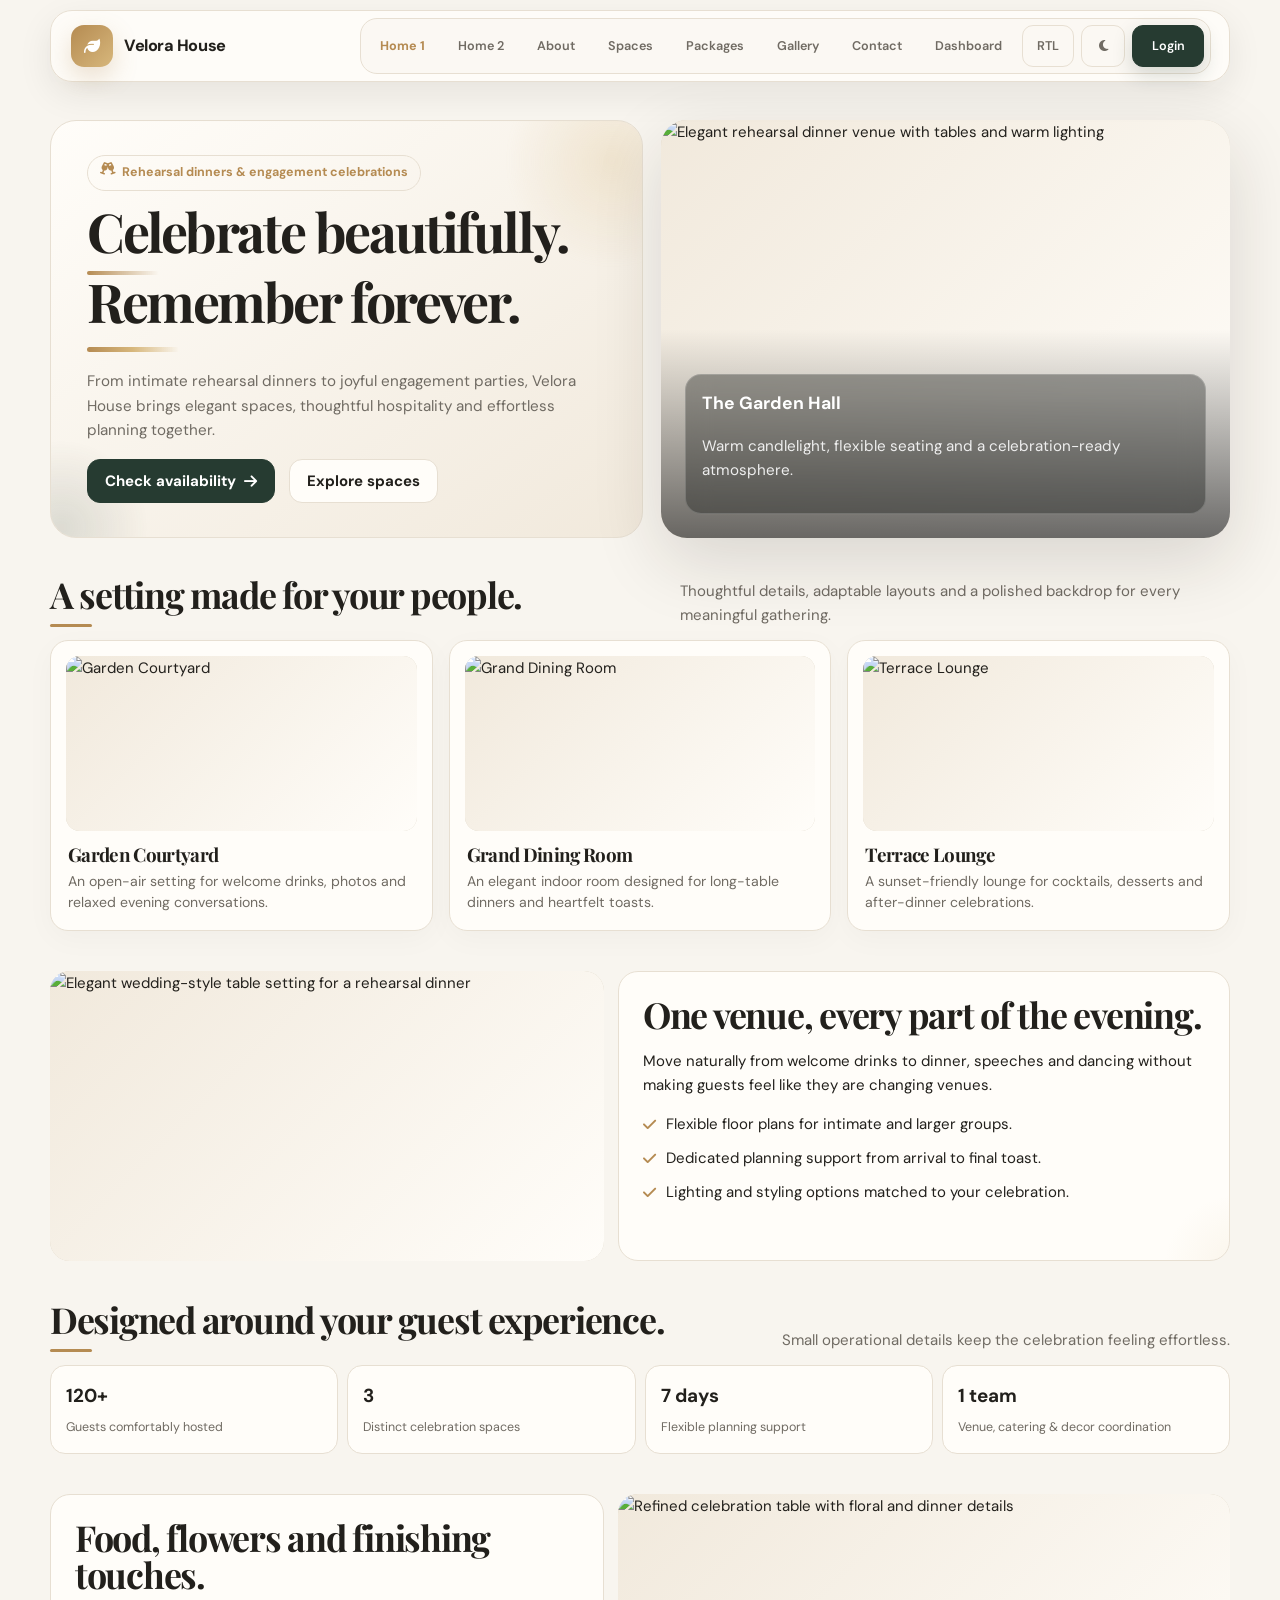
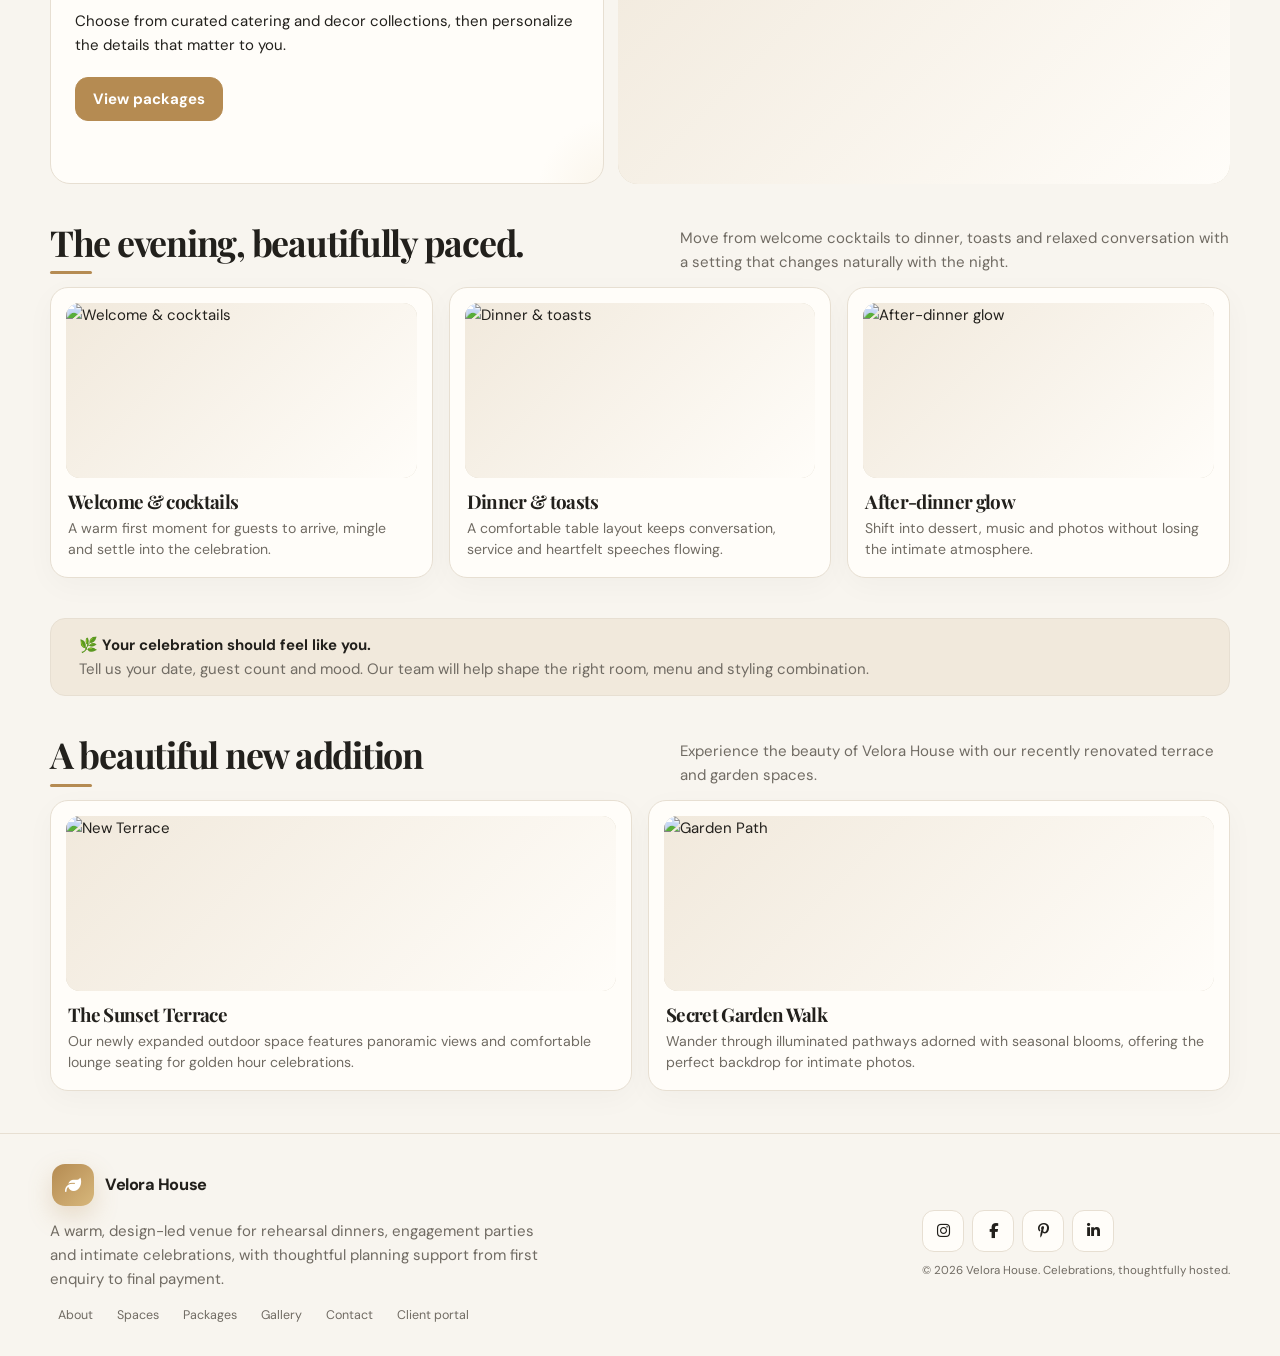
==== index.html @ f4fc36e4 "commit" ====
<!DOCTYPE html>
<html lang="en">
<head>
    <meta charset="UTF-8">
    <meta name="viewport" content="width=device-width,initial-scale=1.0,viewport-fit=cover">
    <meta name="theme-color" content="#f8f5ef">
    <title>Velora House</title>
    <link rel="icon" type="image/svg+xml" href="data:image/svg+xml,%3Csvg xmlns='http://www.w3.org/2000/svg' viewBox='0 0 64 64'%3E%3Crect width='64' height='64' rx='18' fill='%23b58b52'/%3E%3Cpath d='M18 40c12-1 19-9 28-21 1 10-1 20-10 25-6 4-13 2-18-4Z' fill='white'/%3E%3C/svg%3E">
    <link rel="preconnect" href="https://fonts.googleapis.com">
    <link rel="preconnect" href="https://fonts.gstatic.com" crossorigin>
    <link href="https://fonts.googleapis.com/css2?family=DM+Sans:wght@400;500;600;700&family=Playfair+Display:wght@500;600;700&display=swap" rel="stylesheet">
    <link rel="stylesheet" href="https://cdnjs.cloudflare.com/ajax/libs/font-awesome/6.7.2/css/all.min.css">
    <link rel="stylesheet" href="assets/css/style.css">
</head>
<body>
    <div id="app"><header class="nav"><div class="container nav-in"><a class="logo" href="index.html" aria-label="Velora House home"><span class="logo-mark"><i class="fa-solid fa-leaf"></i></span><span>Velora House</span></a><nav class="navlinks"><a href="index.html">Home 1</a><a href="home-2.html">Home 2</a><a href="about.html">About</a><a href="spaces.html">Spaces</a><a href="packages.html">Packages</a><a href="gallery.html">Gallery</a><a href="contact.html">Contact</a><a href="dashboard.html">Dashboard</a><button class="nav-btn" data-rtl>RTL</button><button class="nav-btn" data-theme><i class="fa-solid fa-moon"></i></button><a class="nav-btn login-btn" href="login.html">Login</a></nav><button class="menu" id="menu"><i class="fa-solid fa-bars"></i></button></div></header><div id="mobileNav" style="display:none;position:fixed;inset:76px 14px auto 14px;z-index:1100;background:var(--surface);border:1px solid var(--line);border-radius:18px;padding:12px;box-shadow:var(--shadow)"><div style="display:grid;gap:5px"><a class="nav-btn" href="index.html">Home 1</a><a class="nav-btn" href="home-2.html">Home 2</a><a class="nav-btn" href="about.html">About</a><a class="nav-btn" href="spaces.html">Spaces</a><a class="nav-btn" href="packages.html">Packages</a><a class="nav-btn" href="gallery.html">Gallery</a><a class="nav-btn" href="contact.html">Contact</a><a class="nav-btn" href="dashboard.html">Dashboard</a><div style="display:grid;grid-template-columns:1fr 1fr;gap:6px"><button class="nav-btn" data-rtl>RTL</button><button class="nav-btn" data-theme>Theme</button></div><a class="btn primary" href="login.html">Login</a></div></div><main>
<section class="hero"><div class="container hero-grid">
<div class="hero-copy reveal"><span class="eyebrow"><i class="fa-solid fa-champagne-glasses"></i>&nbsp; Rehearsal dinners & engagement celebrations</span>
<h1><span>Celebrate beautifully.</span><span>Remember forever.</span></h1>
<p>From intimate rehearsal dinners to joyful engagement parties, Velora House brings elegant spaces, thoughtful hospitality and effortless planning together.</p>
<div class="actions"><a class="btn primary" href="contact.html">Check availability <i class="fa-solid fa-arrow-right"></i></a><a class="btn" href="spaces.html">Explore spaces</a></div></div>
<div class="hero-media reveal"><img src="https://storage.googleapis.com/leye_bucket/wp-content/uploads/429088db-salon-61_phillip-amandas-rehearsal-dinner-1018.jpg" alt="Elegant rehearsal dinner venue with tables and warm lighting" loading="lazy" decoding="async" referrerpolicy="no-referrer" onerror="this.onerror=null;this.src='https://storage.googleapis.com/leye_bucket/wp-content/uploads/429088db-salon-61_phillip-amandas-rehearsal-dinner-1018.jpg';"><div class="hero-caption"><strong>The Garden Hall</strong><p>Warm candlelight, flexible seating and a celebration-ready atmosphere.</p></div></div>
</div></section>
<section class="section"><div class="container"><div class="section-head"><h2>A setting made for your people.</h2><p>Thoughtful details, adaptable layouts and a polished backdrop for every meaningful gathering.</p></div>
<div class="grid-3"><article class="card reveal"><div class="card-media"><img src="https://www.preludiocatering.it/assets/img/resized/wedding/01%402250px.jpg" alt="Garden Courtyard" loading="lazy" decoding="async" referrerpolicy="no-referrer" onerror="this.onerror=null;this.src='https://storage.googleapis.com/leye_bucket/wp-content/uploads/429088db-salon-61_phillip-amandas-rehearsal-dinner-1018.jpg';"></div><h3>Garden Courtyard</h3><p>An open-air setting for welcome drinks, photos and relaxed evening conversations.</p></article><article class="card reveal"><div class="card-media"><img src="https://images.squarespace-cdn.com/content/v1/5f566654940ba87465642ccf/77b1a77f-c336-41e7-a0e2-298c2a417d5f/untitled-7.jpg" alt="Grand Dining Room" loading="lazy" decoding="async" referrerpolicy="no-referrer" onerror="this.onerror=null;this.src='https://storage.googleapis.com/leye_bucket/wp-content/uploads/429088db-salon-61_phillip-amandas-rehearsal-dinner-1018.jpg';"></div><h3>Grand Dining Room</h3><p>An elegant indoor room designed for long-table dinners and heartfelt toasts.</p></article><article class="card reveal"><div class="card-media"><img src="https://www.hotelvanzandt.com/content/uploads/2025/06/writers-lounge-rehearsal-dinner-set-up-moody-candles-528x560.jpg" alt="Terrace Lounge" loading="lazy" decoding="async" referrerpolicy="no-referrer" onerror="this.onerror=null;this.src='https://storage.googleapis.com/leye_bucket/wp-content/uploads/429088db-salon-61_phillip-amandas-rehearsal-dinner-1018.jpg';"></div><h3>Terrace Lounge</h3><p>A sunset-friendly lounge for cocktails, desserts and after-dinner celebrations.</p></article></div></div></section>
<section class="section"><div class="container feature"><div class="visual reveal"><img src="https://cdn0.weddingwire.com/vendor/692120/3_2/960/jpg/laura-glenn-wedding-805_51_21296-173948160061742.jpeg" alt="Elegant wedding-style table setting for a rehearsal dinner" loading="lazy" decoding="async" referrerpolicy="no-referrer" onerror="this.onerror=null;this.src='https://storage.googleapis.com/leye_bucket/wp-content/uploads/429088db-salon-61_phillip-amandas-rehearsal-dinner-1018.jpg';"></div><div class="content reveal"><h2>One venue, every part of the evening.</h2><p>Move naturally from welcome drinks to dinner, speeches and dancing without making guests feel like they are changing venues.</p><div class="list"><div><i class="fa-solid fa-check"></i><span>Flexible floor plans for intimate and larger groups.</span></div><div><i class="fa-solid fa-check"></i><span>Dedicated planning support from arrival to final toast.</span></div><div><i class="fa-solid fa-check"></i><span>Lighting and styling options matched to your celebration.</span></div></div></div></div></section>
<section class="section"><div class="container"><div class="section-head"><h2>Designed around your guest experience.</h2><p>Small operational details keep the celebration feeling effortless.</p></div><div class="stats"><div class="stat reveal"><strong>120+</strong><span>Guests comfortably hosted</span></div><div class="stat reveal"><strong>3</strong><span>Distinct celebration spaces</span></div><div class="stat reveal"><strong>7 days</strong><span>Flexible planning support</span></div><div class="stat reveal"><strong>1 team</strong><span>Venue, catering & decor coordination</span></div></div></div></section>
<section class="section"><div class="container feature"><div class="content reveal"><h2>Food, flowers and finishing touches.</h2><p>Choose from curated catering and decor collections, then personalize the details that matter to you.</p><div class="actions" style="margin-top:20px"><a class="btn gold" href="packages.html">View packages</a></div></div><div class="visual reveal"><img src="https://hctg-images.imgix.net/images/venues/vine-hill-house/20250912VineHillHouseAtOconnellVineyards29.jpg?fit=clip&q=80&s=6f7d42e4c06d78336d98273c9e897e9b&w=1000" alt="Refined celebration table with floral and dinner details" loading="lazy" decoding="async" referrerpolicy="no-referrer" onerror="this.onerror=null;this.src='https://storage.googleapis.com/leye_bucket/wp-content/uploads/429088db-salon-61_phillip-amandas-rehearsal-dinner-1018.jpg';"></div></div></section>
<section class="section"><div class="container">
<div class="section-head"><h2>The evening, beautifully paced.</h2><p>Move from welcome cocktails to dinner, toasts and relaxed conversation with a setting that changes naturally with the night.</p></div>
<div class="grid-3">
<article class="card reveal"><div class="card-media"><img src="https://images.unsplash.com/photo-1519671482749-fd09be7ccebf?auto=format&fit=crop&w=1800&q=90" alt="Welcome & cocktails" loading="lazy" decoding="async" referrerpolicy="no-referrer" onerror="this.onerror=null;this.src='https://storage.googleapis.com/leye_bucket/wp-content/uploads/429088db-salon-61_phillip-amandas-rehearsal-dinner-1018.jpg';"></div><h3>Welcome & cocktails</h3><p>A warm first moment for guests to arrive, mingle and settle into the celebration.</p></article>
<article class="card reveal"><div class="card-media"><img src="https://images.unsplash.com/photo-1511795409834-ef04bbd61622?auto=format&fit=crop&w=1800&q=90" alt="Dinner & toasts" loading="lazy" decoding="async" referrerpolicy="no-referrer" onerror="this.onerror=null;this.src='https://storage.googleapis.com/leye_bucket/wp-content/uploads/429088db-salon-61_phillip-amandas-rehearsal-dinner-1018.jpg';"></div><h3>Dinner & toasts</h3><p>A comfortable table layout keeps conversation, service and heartfelt speeches flowing.</p></article>
<article class="card reveal"><div class="card-media"><img src="https://images.unsplash.com/photo-1529543544282-ea0402d64d4f?auto=format&fit=crop&w=1800&q=90" alt="After-dinner glow" loading="lazy" decoding="async" referrerpolicy="no-referrer" onerror="this.onerror=null;this.src='https://storage.googleapis.com/leye_bucket/wp-content/uploads/429088db-salon-61_phillip-amandas-rehearsal-dinner-1018.jpg';"></div><h3>After-dinner glow</h3><p>Shift into dessert, music and photos without losing the intimate atmosphere.</p></article>
</div></div></section>
<section class="section"><div class="container"><div class="notice reveal"><i class="fa-solid fa-sparkles"></i><div><strong>🌿 Your celebration should feel like you.</strong><br><span style="color:var(--muted)">Tell us your date, guest count and mood. Our team will help shape the right room, menu and styling combination.</span></div></div></div></section>
<section class="section"><div class="container"><div class="section-head"><h2>A beautiful new addition</h2><p>Experience the beauty of Velora House with our recently renovated terrace and garden spaces.</p></div><div class="grid-2"><article class="card reveal"><div class="card-media"><img src="https://images.unsplash.com/photo-1519167758481-83f550bb49b3?auto=format&fit=crop&w=1800&q=90" alt="New Terrace"></div><h3>The Sunset Terrace</h3><p>Our newly expanded outdoor space features panoramic views and comfortable lounge seating for golden hour celebrations.</p></article><article class="card reveal"><div class="card-media"><img src="https://images.unsplash.com/photo-1510076857177-7470076d4098?auto=format&fit=crop&w=1800&q=90" alt="Garden Path"></div><h3>Secret Garden Walk</h3><p>Wander through illuminated pathways adorned with seasonal blooms, offering the perfect backdrop for intimate photos.</p></article></div></div></section>
</main><footer class="footer"><div class="container footer-in"><div class="footer-copy"><a class="logo footer-logo" href="index.html"><span class="logo-mark"><i class="fa-solid fa-leaf"></i></span><span>Velora House</span></a><p>A warm, design-led venue for rehearsal dinners, engagement parties and intimate celebrations, with thoughtful planning support from first enquiry to final payment.</p><div class="footer-links"><a href="about.html">About</a><a href="spaces.html">Spaces</a><a href="packages.html">Packages</a><a href="gallery.html">Gallery</a><a href="contact.html">Contact</a><a href="dashboard.html">Client portal</a></div></div><div><div class="social"><a href="#" aria-label="Instagram"><i class="fa-brands fa-instagram"></i></a><a href="#" aria-label="Facebook"><i class="fa-brands fa-facebook-f"></i></a><a href="#" aria-label="Pinterest"><i class="fa-brands fa-pinterest-p"></i></a><a href="#" aria-label="LinkedIn"><i class="fa-brands fa-linkedin-in"></i></a></div><div style="color:var(--muted);font-size:.72rem;margin-top:10px">© 2026 Velora House. Celebrations, thoughtfully hosted.</div></div></div></footer>    </div>
    <button class="top" id="topBtn" aria-label="Back to top"><i class="fa-solid fa-arrow-up"></i></button>
    <script src="assets/js/main.js"></script>
</body>
</html>
---- assets/css/style.css ----
:root {
            --bg: #f8f5ef;
            --surface: #fffdf9;
            --ink: #22201c;
            --muted: #706b63;
            --line: #e7dfd2;
            --gold: #b58b52;
            --gold2: #d7b77c;
            --green: #263b31;
            --cream: #f1e9dc;
            --shadow: 0 18px 50px rgba(48, 39, 27, .10);
            --radius: 24px;
            --max: 1180px;
        }

        [data-theme="dark"] {
            --bg: #111814;
            --surface: #17221d;
            --ink: #f7f3eb;
            --muted: #b8b4aa;
            --line: #2c3a33;
            --gold: #d3ad70;
            --gold2: #e1c48e;
            --green: #dce7df;
            --cream: #202c25;
            --shadow: 0 18px 50px rgba(0, 0, 0, .28);
        }

        * {
            box-sizing: border-box
        }

        html {
            scroll-behavior: smooth
        }

        body {
            margin: 0;
            background: var(--bg);
            color: var(--ink);
            font-family: "DM Sans", sans-serif;
            line-height: 1.6;
            overflow-x: hidden
        }

        img {
            display: block;
            width: 100%;
            height: 100%;
            object-fit: cover
        }

        a {
            text-decoration: none;
            color: inherit
        }

        button,
        input,
        textarea,
        select {
            font: inherit
        }

        button {
            cursor: pointer
        }

        .container {
            width: min(var(--max), calc(100% - 40px));
            margin: auto
        }

        .nav {
            position: sticky;
            top: 0;
            z-index: 1000;
            background: color-mix(in srgb, var(--bg) 88%, transparent);
            backdrop-filter: blur(16px);
            border-bottom: 1px solid var(--line)
        }

        .nav-in {
            height: 76px;
            display: flex;
            align-items: center;
            gap: 14px
        }

        .logo {
            display: flex;
            align-items: center;
            gap: 10px;
            font-weight: 800;
            letter-spacing: -.03em;
            margin-right: auto
        }

        .logo-mark {
            width: 40px;
            height: 40px;
            border-radius: 13px;
            background: linear-gradient(135deg, var(--gold), var(--gold2));
            display: grid;
            place-items: center;
            color: #fff;
            box-shadow: 0 10px 24px rgba(181, 139, 82, .25)
        }

        .logo span {
            font-size: 1.05rem
        }

        .navlinks {
            display: flex;
            align-items: center;
            gap: 5px
        }

        .navlinks a,
        .nav-btn {
            border: 1px solid transparent;
            padding: 9px 12px;
            border-radius: 12px;
            color: var(--muted);
            font-weight: 600;
            font-size: .86rem;
            background: transparent
        }

        .navlinks a:hover,
        .nav-btn:hover {
            background: var(--surface);
            border-color: var(--line);
            color: var(--ink)
        }

        .nav-btn {
            border-color: var(--line);
            min-width: 74px
        }

        .login-btn {
            background: var(--green) !important;
            color: #fff !important;
            border-color: var(--green) !important
        }

        .menu {
            display: none;
            width: 42px;
            height: 42px;
            border: 1px solid var(--line);
            background: var(--surface);
            border-radius: 12px;
            color: var(--ink)
        }

        .hero {
            padding: 74px 0 38px
        }

        .hero-grid {
            display: grid;
            grid-template-columns: 1.02fr .98fr;
            gap: 28px;
            align-items: stretch
        }

        .hero-copy {
            min-height: 500px;
            padding: 48px;
            border: 1px solid var(--line);
            border-radius: 32px;
            background: linear-gradient(145deg, var(--surface), var(--cream));
            display: flex;
            flex-direction: column;
            justify-content: center
        }

        .eyebrow {
            display: inline-flex;
            align-self: flex-start;
            padding: 7px 12px;
            border-radius: 99px;
            border: 1px solid var(--line);
            color: var(--gold);
            font-weight: 700;
            font-size: .78rem;
            margin-bottom: 18px
        }

        h1,
        h2,
        h3 {
            font-family: "Playfair Display", serif;
            line-height: 1.05;
            letter-spacing: -.035em;
            margin: 0
        }

        .hero h1 {
            font-size: clamp(2.9rem, 6vw, 5.6rem);
            max-width: 760px
        }

        .hero h1 span {
            display: block
        }

        .hero p {
            color: var(--muted);
            max-width: 620px;
            font-size: 1.02rem;
            margin: 22px 0
        }

        .actions {
            display: flex;
            gap: 10px;
            flex-wrap: wrap
        }

        .btn {
            border: 1px solid var(--line);
            border-radius: 13px;
            padding: 12px 17px;
            background: var(--surface);
            color: var(--ink);
            font-weight: 700;
            display: inline-flex;
            align-items: center;
            justify-content: center;
            gap: 8px;
            min-height: 46px
        }

        .btn.primary {
            background: var(--green);
            border-color: var(--green);
            color: #fff
        }

        .btn.gold {
            background: var(--gold);
            border-color: var(--gold);
            color: #fff
        }

        .btn:hover {
            transform: translateY(-2px);
            box-shadow: 0 10px 22px rgba(0, 0, 0, .08)
        }

        .hero-media {
            min-height: 500px;
            border-radius: 32px;
            overflow: hidden;
            position: relative;
            box-shadow: var(--shadow)
        }

        .hero-media img {
            position: absolute;
            inset: 0
        }

        .hero-media:after {
            content: "";
            position: absolute;
            inset: 0;
            background: linear-gradient(180deg, transparent 50%, rgba(0, 0, 0, .58))
        }

        .hero-caption {
            position: absolute;
            z-index: 2;
            bottom: 24px;
            left: 24px;
            right: 24px;
            color: #fff
        }

        .hero-caption strong {
            font-size: 1.1rem
        }

        .hero-caption p {
            color: #eee;
            margin: 3px 0 0;
            font-size: .85rem
        }

        .section {
            padding: 34px 0
        }

        .section-head {
            display: flex;
            align-items: end;
            justify-content: space-between;
            gap: 20px;
            margin-bottom: 18px
        }

        .section-head h2 {
            font-size: clamp(1.8rem, 3vw, 2.7rem)
        }

        .section-head p {
            max-width: 550px;
            color: var(--muted);
            margin: 0
        }

        .grid-3 {
            display: grid;
            grid-template-columns: repeat(3, 1fr);
            gap: 16px
        }

        .grid-2 {
            display: grid;
            grid-template-columns: repeat(2, 1fr);
            gap: 16px
        }

        .card {
            background: var(--surface);
            border: 1px solid var(--line);
            border-radius: 22px;
            padding: 22px;
            box-shadow: 0 8px 30px rgba(0, 0, 0, .03);
            transition: .3s
        }

        .card:hover {
            transform: translateY(-5px);
            box-shadow: var(--shadow);
            border-color: color-mix(in srgb, var(--gold) 45%, var(--line))
        }

        .card-media {
            height: 220px;
            border-radius: 17px;
            overflow: hidden;
            margin: -4px -4px 18px
        }

        .card-media img {
            transition: transform .6s
        }

        .card:hover img {
            transform: scale(1.045)
        }

        .card h3 {
            font-size: 1.35rem;
            margin-bottom: 8px
        }

        .card p {
            color: var(--muted);
            margin: 0
        }

        .feature {
            display: grid;
            grid-template-columns: .95fr 1.05fr;
            gap: 20px;
            align-items: stretch
        }

        .feature .visual {
            min-height: 360px;
            border-radius: 26px;
            overflow: hidden
        }

        .feature .content {
            padding: 34px;
            border: 1px solid var(--line);
            background: var(--surface);
            border-radius: 26px
        }

        .list {
            display: grid;
            gap: 10px;
            margin-top: 20px
        }

        .list div {
            display: flex;
            gap: 10px;
            align-items: flex-start
        }

        .list i {
            color: var(--gold);
            margin-top: 5px
        }

        .stats {
            display: grid;
            grid-template-columns: repeat(4, 1fr);
            gap: 12px
        }

        .stat {
            padding: 19px;
            border: 1px solid var(--line);
            border-radius: 18px;
            background: var(--surface)
        }

        .stat strong {
            display: block;
            font-size: 1.35rem;
            margin-bottom: 5px
        }

        .stat span {
            color: var(--muted);
            font-size: .85rem
        }

        .gallery {
            display: grid;
            grid-template-columns: repeat(4, 1fr);
            gap: 12px
        }

        .gallery .g {
            height: 210px;
            border-radius: 18px;
            overflow: hidden;
            position: relative
        }

        .gallery .g:nth-child(1) {
            grid-column: span 2;
            grid-row: span 2;
            height: 432px
        }

        .gallery img {
            transition: .5s
        }

        .gallery .g:hover img {
            transform: scale(1.06)
        }

        .g:after {
            content: attr(data-caption);
            position: absolute;
            left: 10px;
            right: 10px;
            bottom: 10px;
            padding: 8px 10px;
            border-radius: 10px;
            background: rgba(0, 0, 0, .52);
            color: #fff;
            font-size: .76rem
        }

        .page-hero {
            padding: 62px 0 26px;
            text-align: center
        }

        .page-hero h1 {
            font-size: clamp(2.3rem, 5vw, 4rem);
            white-space: nowrap
        }

        .page-hero p {
            max-width: 690px;
            margin: 15px auto 0;
            color: var(--muted)
        }

        .notice {
            padding: 18px 20px;
            border: 1px solid var(--line);
            border-radius: 18px;
            background: var(--cream);
            display: flex;
            gap: 12px;
            align-items: flex-start
        }

        .notice i {
            color: var(--gold);
            font-size: 1.2rem;
            margin-top: 4px
        }

        .contact-grid {
            display: grid;
            grid-template-columns: .85fr 1.15fr;
            gap: 18px
        }

        .contact-info {
            display: grid;
            gap: 12px
        }

        .contact-item {
            padding: 20px;
            border: 1px solid var(--line);
            border-radius: 18px;
            background: var(--surface);
            display: flex;
            gap: 14px
        }

        .contact-item i {
            color: var(--gold);
            font-size: 1.2rem;
            width: 25px
        }

        .form {
            padding: 24px;
            border: 1px solid var(--line);
            background: var(--surface);
            border-radius: 22px
        }

        .form-grid {
            display: grid;
            grid-template-columns: 1fr 1fr;
            gap: 12px
        }

        .field {
            display: grid;
            gap: 6px
        }

        .field.full {
            grid-column: 1/-1
        }

        .field label {
            font-size: .8rem;
            font-weight: 700
        }

        .field input,
        .field textarea,
        .field select {
            border: 1px solid var(--line);
            background: var(--bg);
            color: var(--ink);
            border-radius: 12px;
            padding: 12px;
            outline: none
        }

        .field textarea {
            min-height: 120px;
            resize: vertical
        }

        .map {
            height: 280px;
            border: 0;
            width: 100%;
            border-radius: 20px
        }

        .footer {
            margin-top: 36px;
            border-top: 1px solid var(--line);
            padding: 34px 0
        }

        .footer-in {
            display: flex;
            justify-content: space-between;
            gap: 20px;
            align-items: center
        }

        .footer p {
            max-width: 500px;
            color: var(--muted);
            margin: 7px 0 0
        }

        .social {
            display: flex;
            gap: 8px
        }

        .social a {
            width: 42px;
            height: 42px;
            border: 1px solid var(--line);
            border-radius: 12px;
            display: grid;
            place-items: center;
            background: var(--surface);
            transition: .25s
        }

        .social a:hover {
            transform: translateY(-3px);
            box-shadow: var(--shadow);
            color: var(--gold)
        }

        .top {
            position: fixed;
            right: 18px;
            bottom: 18px;
            width: 44px;
            height: 44px;
            border: 1px solid var(--line);
            border-radius: 50%;
            background: var(--surface);
            color: var(--ink);
            z-index: 800;
            display: none
        }

        .reveal {
            opacity: 0;
            transform: translateY(18px);
            transition: .65s ease
        }

        .reveal.show {
            opacity: 1;
            transform: none
        }

        .auth {
            min-height: 100vh;
            display: grid;
            place-items: center;
            padding: 28px 18px;
            background: radial-gradient(circle at top, var(--cream), var(--bg) 48%)
        }

        .auth-card {
            width: min(430px, 100%);
            position: relative;
            padding: 62px 28px 28px;
            background: var(--surface);
            border: 1px solid var(--line);
            border-radius: 28px;
            box-shadow: var(--shadow)
        }

        .auth-controls {
            position: absolute;
            top: 16px;
            right: 16px;
            display: flex;
            gap: 7px
        }

        .auth-controls button {
            height: 38px;
            min-width: 52px;
            border: 1px solid var(--line);
            border-radius: 11px;
            background: var(--bg);
            color: var(--ink);
            font-weight: 700
        }

        .auth-logo {
            justify-content: center;
            margin-bottom: 15px
        }

        .auth h1 {
            text-align: center;
            font-size: 2rem
        }

        .auth-sub {
            text-align: center;
            color: var(--muted);
            font-size: .88rem;
            margin: 8px 0 20px
        }

        .social-login {
            display: grid;
            grid-template-columns: 1fr 1fr;
            gap: 9px
        }

        .social-login button {
            border: 1px solid var(--line);
            background: var(--surface);
            border-radius: 11px;
            padding: 11px;
            font-weight: 700;
            transition: .25s
        }

        .social-login button:hover {
            transform: translateY(-2px);
            box-shadow: 0 9px 18px rgba(0, 0, 0, .08)
        }

        .divider {
            text-align: center;
            color: var(--muted);
            font-size: .72rem;
            margin: 14px 0
        }

        .auth-form {
            display: grid;
            gap: 11px
        }

        .auth-form label {
            font-size: .76rem;
            font-weight: 700
        }

        .auth-form input {
            width: 100%;
            padding: 11px;
            border: 1px solid var(--line);
            border-radius: 11px;
            background: var(--bg);
            color: var(--ink)
        }

        .remember-row {
            display: flex;
            justify-content: space-between;
            align-items: center;
            gap: 24px;
            font-size: .72rem;
            margin-top: -2px
        }

        .remember-row label {
            display: flex;
            align-items: center;
            gap: 6px;
            white-space: nowrap
        }

        .remember-row a {
            color: var(--gold);
            font-weight: 700;
            white-space: nowrap
        }

        .auth-switch {
            text-align: center;
            color: var(--muted);
            font-size: .8rem;
            margin-top: 15px
        }

        .auth-switch a {
            color: var(--gold);
            font-weight: 800
        }

        .dashboard {
            min-height: 100vh;
            background: var(--bg)
        }

        .dash-shell {
            display: grid;
            grid-template-columns: 240px 1fr;
            min-height: 100vh
        }

        .sidebar {
            position: sticky;
            top: 0;
            height: 100vh;
            border-right: 1px solid var(--line);
            background: var(--surface);
            padding: 20px 14px;
            display: flex;
            flex-direction: column
        }

        .side-links {
            display: grid;
            gap: 5px;
            margin-top: 28px
        }

        .side-links a,
        .side-action {
            padding: 11px 12px;
            border-radius: 12px;
            color: var(--muted);
            font-weight: 700;
            font-size: .85rem;
            border: 1px solid transparent;
            background: transparent;
            text-align: left
        }

        .side-links a:hover,
        .side-action:hover,
        .side-links a.active {
            background: var(--cream);
            border-color: var(--line);
            color: var(--ink)
        }

        .side-bottom {
            margin-top: auto;
            display: grid;
            gap: 5px
        }

        .dash-main {
            padding: 24px;
            min-width: 0
        }

        .dash-top {
            display: flex;
            align-items: center;
            justify-content: space-between;
            gap: 15px;
            margin-bottom: 22px
        }

        .dash-menu {
            display: none;
            width: 42px;
            height: 42px;
            border: 1px solid var(--line);
            border-radius: 12px;
            background: var(--surface);
            color: var(--ink)
        }

        .dash-welcome {
            padding: 26px;
            border-radius: 24px;
            background: linear-gradient(135deg, var(--green), #3c594a);
            color: #fff;
            margin-bottom: 18px
        }

        .dash-welcome p {
            margin: 7px 0 0;
            color: #dce7df
        }

        .dash-grid {
            display: grid;
            grid-template-columns: repeat(4, 1fr);
            gap: 12px;
            margin-bottom: 18px
        }

        .dash-card {
            padding: 19px;
            background: var(--surface);
            border: 1px solid var(--line);
            border-radius: 18px
        }

        .dash-card small {
            color: var(--muted)
        }

        .dash-card strong {
            display: block;
            font-size: 1.45rem;
            margin: 5px 0
        }

        .dash-section {
            margin-bottom: 18px
        }

        .dash-section h2 {
            font-size: 1.5rem;
            margin-bottom: 12px
        }

        .station-grid {
            display: grid;
            grid-template-columns: repeat(3, 1fr);
            gap: 12px
        }

        .station {
            border: 1px solid var(--line);
            background: var(--surface);
            border-radius: 18px;
            padding: 16px
        }

        .station .row {
            display: flex;
            justify-content: space-between;
            gap: 8px
        }

        .status {
            font-size: .72rem;
            font-weight: 800;
            color: #247a4c;
            background: #e5f4ea;
            padding: 5px 8px;
            border-radius: 99px
        }

        .status.busy {
            color: #9a5d17;
            background: #fff0d9
        }

        .progress {
            height: 8px;
            background: var(--line);
            border-radius: 99px;
            overflow: hidden;
            margin: 12px 0
        }

        .progress span {
            display: block;
            height: 100%;
            width: 68%;
            background: var(--gold);
            border-radius: 99px
        }

        .table-wrap {
            overflow: auto;
            border: 1px solid var(--line);
            border-radius: 18px;
            background: var(--surface)
        }

        table {
            width: 100%;
            border-collapse: collapse;
            min-width: 650px
        }

        th,
        td {
            text-align: left;
            padding: 13px;
            border-bottom: 1px solid var(--line);
            font-size: .82rem
        }

        th {
            color: var(--muted);
            font-size: .72rem;
            text-transform: uppercase
        }

        tr:last-child td {
            border-bottom: 0
        }

        .dash-view {
            display: none
        }

        .dash-view.active {
            display: block
        }

        @media(max-width:1050px) {
            .navlinks {
                display: none
            }

            .menu {
                display: block
            }

            .hero-grid,
            .feature,
            .contact-grid {
                grid-template-columns: 1fr
            }

            .hero-copy,
            .hero-media {
                min-height: 420px
            }

            .grid-3,
            .station-grid {
                grid-template-columns: repeat(2, 1fr)
            }

            .dash-shell {
                grid-template-columns: 1fr
            }

            .sidebar {
                position: fixed;
                z-index: 1200;
                left: -270px;
                width: 250px;
                transition: .25s
            }

            .sidebar.open {
                left: 0;
                box-shadow: 20px 0 50px rgba(0, 0, 0, .15)
            }

            .dash-menu {
                display: block
            }

            .dash-grid {
                grid-template-columns: repeat(2, 1fr)
            }
        }

        @media(max-width:680px) {
            .container {
                width: min(100% - 28px, var(--max))
            }

            .nav-in {
                height: 68px
            }

            .logo span {
                font-size: .95rem
            }

            .nav-btn {
                min-width: 64px
            }

            .hero {
                padding: 28px 0 18px
            }

            .hero-grid {
                gap: 14px
            }

            .hero-copy {
                padding: 28px 20px;
                min-height: 440px;
                border-radius: 22px
            }

            .hero-media {
                min-height: 330px;
                border-radius: 22px
            }

            .hero h1 {
                font-size: clamp(2.35rem, 12vw, 3.6rem)
            }

            .hero h1 span {
                display: block
            }

            .section {
                padding: 24px 0
            }

            .section-head {
                display: block
            }

            .section-head p {
                margin-top: 8px
            }

            .grid-3,
            .grid-2,
            .stats,
            .dash-grid,
            .form-grid {
                grid-template-columns: 1fr
            }

            .gallery {
                grid-template-columns: 1fr 1fr
            }

            .gallery .g,
            .gallery .g:nth-child(1) {
                height: 170px;
                grid-column: auto;
                grid-row: auto
            }

            .page-hero {
                padding: 42px 0 20px
            }

            .page-hero h1 {
                font-size: 2.35rem;
                white-space: normal
            }

            .feature .content {
                padding: 24px
            }

            .feature .visual {
                min-height: 290px
            }

            .contact-grid {
                gap: 12px
            }

            .footer-in {
                display: grid
            }

            .footer {
                padding-bottom: 90px
            }

            .auth {
                padding: 14px
            }

            .auth-card {
                padding: 62px 20px 24px;
                border-radius: 22px
            }

            .auth-controls {
                top: 12px;
                right: 12px
            }

            .auth h1 {
                font-size: 1.75rem
            }

            .remember-row {
                gap: 28px
            }

            .auth-form input {
                min-height: 44px
            }

            .dash-main {
                padding: 15px
            }

            .dash-welcome {
                padding: 20px
            }

            .station-grid {
                grid-template-columns: 1fr
            }

            .dash-top {
                margin-bottom: 15px
            }
        }

        @media(prefers-reduced-motion:reduce) {

            *,
            *::before,
            *::after {
                scroll-behavior: auto !important;
                transition: none !important;
                animation: none !important
            }
        }

        /* ===== Premium refinement layer ===== */
        html {
            background: var(--bg);
            color-scheme: light
        }

        html[data-theme="dark"] {
            color-scheme: dark
        }

        body {
            min-width: 320px;
            transition: background-color .28s ease, color .28s ease
        }

        .nav {
            background: transparent;
            border: 0;
            padding: 10px 0 0
        }

        .nav-in {
            height: 68px;
            padding: 0 9px;
            background: color-mix(in srgb, var(--surface) 92%, transparent);
            border: 1px solid var(--line);
            border-radius: 20px;
            box-shadow: 0 12px 35px rgba(31, 27, 21, .08)
        }

        [data-theme="dark"] .nav-in {
            box-shadow: 0 14px 40px rgba(0, 0, 0, .22)
        }

        .navlinks {
            padding: 5px;
            background: color-mix(in srgb, var(--bg) 65%, transparent);
            border: 1px solid var(--line);
            border-radius: 15px
        }

        .navlinks a,
        .nav-btn {
            transition: transform .22s ease, background .22s ease, color .22s ease, border-color .22s ease, box-shadow .22s ease
        }

        .navlinks a:hover,
        .nav-btn:hover {
            transform: translateY(-1px);
            box-shadow: 0 7px 18px rgba(0, 0, 0, .06)
        }

        .navlinks .login-btn {
            box-shadow: 0 8px 20px rgba(38, 59, 49, .18)
        }

        .logo-mark {
            position: relative;
            overflow: hidden
        }

        .logo-mark:after {
            content: "";
            position: absolute;
            inset: -60% -20%;
            background: linear-gradient(120deg, transparent 35%, rgba(255, 255, 255, .55) 50%, transparent 65%);
            transform: translateX(-80%);
            animation: logoSweep 4.5s ease-in-out infinite
        }

        @keyframes logoSweep {

            0%,
            65% {
                transform: translateX(-80%)
            }

            78%,
            100% {
                transform: translateX(80%)
            }
        }

        .hero {
            padding-top: 58px
        }

        .hero-copy {
            position: relative;
            overflow: hidden;
            isolation: isolate
        }

        .hero-copy:before,
        .hero-copy:after {
            content: "";
            position: absolute;
            border-radius: 50%;
            filter: blur(2px);
            z-index: -1;
            pointer-events: none
        }

        .hero-copy:before {
            width: 220px;
            height: 220px;
            right: -80px;
            top: -70px;
            background: radial-gradient(circle, rgba(215, 183, 124, .24), transparent 68%);
            animation: orbFloat 7s ease-in-out infinite
        }

        .hero-copy:after {
            width: 180px;
            height: 180px;
            left: -80px;
            bottom: -80px;
            background: radial-gradient(circle, rgba(38, 59, 49, .13), transparent 68%);
            animation: orbFloat 9s ease-in-out infinite reverse
        }

        @keyframes orbFloat {
            50% {
                transform: translate(18px, 14px) scale(1.08)
            }
        }

        .hero h1 {
            position: relative
        }

        .hero h1 span {
            opacity: 0;
            transform: translateY(28px);
            animation: headlineIn .8s cubic-bezier(.2, .75, .2, 1) forwards
        }

        .hero h1 span:nth-child(2) {
            animation-delay: .14s
        }

        @keyframes headlineIn {
            to {
                opacity: 1;
                transform: none
            }
        }

        .hero h1:after {
            content: "";
            display: block;
            width: 92px;
            height: 5px;
            border-radius: 99px;
            background: linear-gradient(90deg, var(--gold), var(--gold2), transparent);
            margin-top: 20px;
            animation: lineReveal 1s .38s ease both
        }

        @keyframes lineReveal {
            from {
                width: 0;
                opacity: 0
            }

            to {
                width: 92px;
                opacity: 1
            }
        }

        .hero-media {
            transform: translateZ(0);
            box-shadow: 0 24px 70px rgba(34, 29, 22, .14)
        }

        .hero-media img {
            animation: heroZoom 12s ease-in-out infinite alternate
        }

        @keyframes heroZoom {
            from {
                transform: scale(1)
            }

            to {
                transform: scale(1.045)
            }
        }

        .hero-caption {
            padding: 14px 16px;
            border: 1px solid rgba(255, 255, 255, .18);
            background: rgba(15, 18, 15, .35);
            backdrop-filter: blur(12px);
            border-radius: 16px
        }

        .actions .btn {
            transition: transform .25s ease, box-shadow .25s ease
        }

        .actions .btn:hover {
            transform: translateY(-3px) scale(1.01)
        }

        .section-head h2 {
            position: relative
        }

        .section-head h2:after {
            content: "";
            display: block;
            width: 42px;
            height: 3px;
            background: var(--gold);
            border-radius: 99px;
            margin-top: 10px
        }

        .card {
            position: relative;
            overflow: hidden
        }

        .card:before {
            content: "";
            position: absolute;
            left: 0;
            top: 0;
            width: 100%;
            height: 2px;
            background: linear-gradient(90deg, transparent, var(--gold), transparent);
            transform: scaleX(0);
            transition: .35s
        }

        .card:hover:before {
            transform: scaleX(1)
        }

        .feature .content {
            position: relative;
            overflow: hidden
        }

        .feature .content:after {
            content: "";
            position: absolute;
            width: 160px;
            height: 160px;
            right: -90px;
            bottom: -90px;
            background: radial-gradient(circle, var(--gold2), transparent 67%);
            opacity: .12;
            pointer-events: none
        }

        .stat {
            transition: .25s ease
        }

        .stat:hover {
            transform: translateY(-3px);
            box-shadow: var(--shadow)
        }

        .gallery .g {
            box-shadow: 0 10px 28px rgba(0, 0, 0, .07)
        }

        .page-hero {
            position: relative;
            overflow: hidden
        }

        .page-hero:before {
            content: "";
            position: absolute;
            inset: 0;
            pointer-events: none;
            background: radial-gradient(circle at 50% 0, rgba(215, 183, 124, .16), transparent 42%)
        }

        .page-hero>* {
            position: relative
        }

        .page-hero h1 {
            animation: pageTitle .7s ease both
        }

        @keyframes pageTitle {
            from {
                opacity: 0;
                transform: translateY(15px)
            }

            to {
                opacity: 1;
                transform: none
            }
        }

        .auth {
            background: var(--bg);
            transition: background .28s ease
        }

        .auth-card {
            background: var(--surface);
            transition: background .28s ease, border-color .28s ease;
            box-shadow: 0 24px 70px rgba(34, 29, 22, .12)
        }

        .auth-controls button {
            transition: .2s
        }

        .auth-controls button:hover {
            transform: translateY(-2px);
            color: var(--gold)
        }

        .dashboard {
            background: var(--bg)
        }

        .sidebar {
            background: var(--surface);
            transition: background .28s ease
        }

        .dash-welcome {
            position: relative;
            overflow: hidden;
            box-shadow: 0 16px 40px rgba(38, 59, 49, .15)
        }

        .dash-welcome:after {
            content: "";
            position: absolute;
            width: 220px;
            height: 220px;
            right: -70px;
            top: -90px;
            border-radius: 50%;
            background: radial-gradient(circle, rgba(215, 183, 124, .35), transparent 68%);
            animation: orbFloat 8s ease-in-out infinite
        }

        /* image safety: never show broken-image icon */
        img {
            background: linear-gradient(135deg, var(--cream), var(--surface))
        }

        @media(max-width:1050px) {
            .nav {
                padding: 8px 0 0
            }

            .nav-in {
                height: 62px
            }

            .navlinks {
                display: none
            }

            .menu {
                display: grid;
                place-items: center
            }
        }

        @media(max-width:680px) {
            .nav-in {
                height: 60px;
                border-radius: 17px
            }

            .nav {
                padding-top: 7px
            }

            .hero {
                padding-top: 28px
            }

            .hero-copy {
                min-height: 410px
            }

            .hero h1:after {
                margin-top: 16px
            }

            .hero-media img {
                animation: none
            }

            .page-hero h1 {
                white-space: normal
            }

            .nav-in {
                padding: 0 7px
            }

            .logo {
                min-width: 0
            }

            .logo span {
                font-size: .9rem
            }

            .logo-mark {
                width: 37px;
                height: 37px
            }
        }


        /* FINAL REFINEMENT V2 START */
        :root {
            --heading-xl: clamp(2.25rem, 4.8vw, 4.15rem);
            --heading-lg: clamp(1.65rem, 2.8vw, 2.45rem);
            --section-gap: 22px;
        }

        [data-theme="dark"] {
            --bg: #0f1512;
            --surface: #17201b;
            --ink: #f7f4ec;
            --muted: #c2c0b8;
            --line: #304038;
            --cream: #202c25;
            --green: #315344;
            --gold: #d8b678;
        }

        body {
            font-size: 15px
        }

        .container {
            width: min(var(--max), calc(100% - 32px))
        }

        .hero {
            padding: 38px 0 18px
        }

        .hero-grid {
            gap: 18px
        }

        .hero-copy {
            min-height: 410px;
            padding: 34px 36px;
            border-radius: 26px;
        }

        .hero-media {
            min-height: 410px;
            border-radius: 26px
        }

        .hero h1 {
            font-size: var(--heading-xl);
            line-height: .98;
            max-width: 720px;
        }

        .hero h1 span {
            display: block
        }

        .hero h1 span:first-child {
            position: relative;
        }

        .hero h1 span:first-child:after {
            content: "";
            display: block;
            width: 72px;
            height: 4px;
            margin-top: 13px;
            border-radius: 99px;
            background: linear-gradient(90deg, var(--gold), transparent);
            animation: titleLine 1.4s ease-out both;
        }

        @keyframes titleLine {
            from {
                width: 0;
                opacity: 0
            }

            to {
                width: 72px;
                opacity: 1
            }
        }

        .hero p {
            margin: 17px 0;
            font-size: .95rem;
            max-width: 570px
        }

        .eyebrow {
            margin-bottom: 14px
        }

        .actions {
            gap: 9px
        }

        .btn,
        .nav-btn,
        .navlinks a {
            min-height: 42px;
            height: 42px;
            display: inline-flex;
            align-items: center;
            justify-content: center;
            text-align: center;
            line-height: 1;
        }

        .btn {
            padding: 0 16px
        }

        .section {
            padding: 20px 0
        }

        .section-head {
            margin-bottom: 13px
        }

        .section-head h2 {
            font-size: var(--heading-lg)
        }

        .card {
            padding: 17px;
            border-radius: 18px
        }

        .card-media {
            height: 175px;
            margin: -2px -2px 14px;
            border-radius: 14px
        }

        .card h3 {
            font-size: 1.18rem;
            margin-bottom: 6px
        }

        .card p {
            font-size: .88rem;
            line-height: 1.5
        }

        .feature {
            gap: 14px
        }

        .feature .visual {
            min-height: 290px;
            border-radius: 20px
        }

        .feature .content {
            padding: 24px;
            border-radius: 20px
        }

        .feature .content h2 {
            font-size: var(--heading-lg)
        }

        .stats {
            gap: 9px
        }

        .stat {
            padding: 15px;
            border-radius: 15px
        }

        .stat strong {
            font-size: 1.18rem;
            margin-bottom: 3px
        }

        .stat span {
            font-size: .78rem
        }

        .gallery {
            gap: 9px
        }

        .gallery .g {
            height: 175px;
            border-radius: 14px
        }

        .gallery .g:nth-child(1) {
            height: 360px
        }

        .page-hero {
            padding: 40px 0 17px
        }

        .page-hero h1 {
            font-size: clamp(2rem, 4.5vw, 3.35rem);
            line-height: 1.04;
            white-space: normal;
        }

        .page-hero p {
            margin: 10px auto 0;
            font-size: .92rem
        }

        .notice {
            padding: 14px 16px;
            border-radius: 15px
        }

        .contact-grid {
            gap: 14px
        }

        .contact-item {
            padding: 15px;
            border-radius: 15px
        }

        .form {
            padding: 19px;
            border-radius: 18px
        }

        .footer {
            margin-top: 22px;
            padding: 25px 0
        }

        .footer-in {
            gap: 15px
        }

        .top {
            width: 42px;
            height: 42px
        }

        .nav {
            background: color-mix(in srgb, var(--bg) 94%, transparent)
        }

        .nav-in {
            height: 70px
        }

        .logo-mark {
            width: 38px;
            height: 38px;
            border-radius: 12px
        }

        .navlinks {
            gap: 3px
        }

        .navlinks a,
        .nav-btn {
            padding: 0 10px;
            font-size: .78rem
        }

        .login-btn {
            min-width: 72px
        }

        .auth-card {
            padding: 58px 24px 24px
        }

        .auth h1 {
            font-size: 1.85rem
        }

        .auth-sub {
            margin: 6px 0 16px
        }

        .auth-form {
            gap: 9px
        }

        .auth-form input {
            height: 43px
        }

        .remember-row {
            gap: 32px
        }

        .dashboard .dash-main {
            padding: 20px
        }

        .dash-welcome {
            padding: 21px;
            margin-bottom: 14px
        }

        .dash-grid {
            gap: 9px;
            margin-bottom: 14px
        }

        .dash-card {
            padding: 15px
        }

        .dash-section {
            margin-bottom: 14px
        }

        .dash-section h2 {
            font-size: 1.3rem;
            margin-bottom: 9px
        }

        .station-grid {
            gap: 9px
        }

        .station {
            padding: 14px
        }

        .table-wrap {
            border-radius: 14px
        }

        .img-fallback {
            background:
                radial-gradient(circle at 25% 20%, rgba(216, 182, 120, .35), transparent 32%),
                linear-gradient(135deg, var(--cream), var(--surface));
            display: grid;
            place-items: end start;
            min-height: 100%;
        }

        .img-fallback:after {
            content: attr(data-fallback);
            margin: 14px;
            padding: 7px 9px;
            border-radius: 9px;
            background: rgba(0, 0, 0, .5);
            color: #fff;
            font-size: .72rem;
        }

        [data-theme="dark"] .img-fallback:after {
            background: rgba(255, 255, 255, .12);
            color: var(--ink)
        }

        /* Keep every text/button readable in dark mode. */
        [data-theme="dark"] .btn.primary,
        [data-theme="dark"] .login-btn {
            background: #d5b271 !important;
            color: #17130e !important;
            border-color: #d5b271 !important
        }

        [data-theme="dark"] .btn.gold {
            background: #d5b271;
            border-color: #d5b271;
            color: #17130e
        }

        [data-theme="dark"] .dash-welcome {
            background: linear-gradient(135deg, #263f32, #315344);
            color: #fff
        }

        [data-theme="dark"] .dash-welcome p {
            color: #e1ebe4
        }

        [data-theme="dark"] .status {
            color: #ccebd7;
            background: #173426
        }

        [data-theme="dark"] .status.busy {
            color: #f4d19a;
            background: #3a2a17
        }

        @media(max-width:1050px) {

            .hero-copy,
            .hero-media {
                min-height: 360px
            }

            .hero-copy {
                padding: 28px
            }

            .page-hero {
                padding-top: 34px
            }
        }

        @media(max-width:680px) {
            .container {
                width: calc(100% - 28px)
            }

            .hero {
                padding: 20px 0 10px
            }

            .hero-grid {
                gap: 10px
            }

            .hero-copy {
                min-height: auto;
                padding: 25px 18px;
                border-radius: 20px
            }

            .hero-media {
                min-height: 285px;
                border-radius: 20px
            }

            .hero h1 {
                font-size: clamp(2.15rem, 11vw, 3.15rem);
                line-height: .99
            }

            .hero h1 span:first-child:after {
                margin-top: 10px;
                height: 3px;
                width: 54px
            }

            .hero p {
                font-size: .88rem;
                margin: 14px 0
            }

            .actions {
                width: 100%
            }

            .actions .btn {
                flex: 1;
                min-width: 0
            }

            .section {
                padding: 15px 0
            }

            .section-head {
                margin-bottom: 10px
            }

            .section-head h2 {
                font-size: 1.7rem
            }

            .grid-3,
            .grid-2,
            .stats,
            .dash-grid {
                gap: 9px
            }

            .card {
                padding: 14px
            }

            .card-media {
                height: 155px
            }

            .feature .visual {
                min-height: 235px
            }

            .feature .content {
                padding: 19px
            }

            .gallery .g,
            .gallery .g:nth-child(1) {
                height: 150px
            }

            .page-hero {
                padding: 28px 0 12px
            }

            .page-hero h1 {
                font-size: 2.05rem
            }

            .page-hero p {
                font-size: .86rem
            }

            .footer {
                margin-top: 15px
            }

            .auth-card {
                padding: 58px 18px 20px
            }

            .auth h1 {
                font-size: 1.65rem
            }

            .dash-main {
                padding: 12px !important
            }

            .dash-welcome {
                padding: 18px
            }

            .dash-welcome h1 {
                font-size: 1.55rem !important
            }
        }

        @media(max-width:390px) {
            .hero h1 {
                font-size: 2rem
            }

            .hero-copy {
                padding: 22px 16px
            }

            .btn {
                padding: 0 12px;
                font-size: .8rem
            }

            .remember-row {
                gap: 22px;
                font-size: .68rem
            }
        }

        /* FINAL REFINEMENT V2 END */


        /* FINAL VENUE REFINEMENT */
        .hero h1 {
            font-size: clamp(2.35rem, 5.2vw, 4.35rem);
            letter-spacing: -.045em
        }

        .hero h1 span {
            display: block;
            white-space: nowrap
        }

        @media(max-width:680px) {
            .hero h1 {
                font-size: clamp(1.95rem, 9.7vw, 3.05rem)
            }

            .hero h1 span {
                white-space: nowrap
            }
        }

        @media(max-width:390px) {
            .hero h1 {
                font-size: 1.82rem
            }
        }

        .footer-logo {
            margin-bottom: 8px
        }

        .footer-copy {
            max-width: 560px
        }

        .footer-links {
            display: flex;
            gap: 8px;
            flex-wrap: wrap;
            margin-top: 10px
        }

        .footer-links a {
            font-size: .78rem;
            color: var(--muted);
            padding: 5px 8px;
            border-radius: 8px
        }

        .footer-links a:hover {
            background: var(--cream);
            color: var(--ink)
        }

        .feature .content {
            min-height: 0
        }

        .feature .content p {
            max-width: 650px
        }

        .feature .content .list {
            margin-top: 14px
        }

        .img-fallback {
            position: relative;
            overflow: hidden;
            background: linear-gradient(135deg, rgba(38, 59, 49, .96), rgba(181, 139, 82, .48)), radial-gradient(circle at 70% 20%, rgba(255, 255, 255, .18), transparent 30%)
        }

        .img-fallback:before {
            content: "";
            position: absolute;
            inset: 18% 12% 12%;
            border: 1px solid rgba(255, 255, 255, .28);
            border-radius: 18px;
            box-shadow: 0 0 0 12px rgba(255, 255, 255, .025)
        }

        .auth-terms {
            display: flex;
            align-items: flex-start;
            gap: 8px;
            font-size: .72rem;
            color: var(--muted);
            line-height: 1.35
        }

        .auth-terms input {
            margin-top: 2px
        }

        /* ===== REAL VENUE IMAGE + RESPONSIVE HEADING FIX ===== */
        .page-hero {
            position: relative;
            isolation: isolate;
            overflow: hidden;
            min-height: 255px;
            display: grid;
            place-items: center;
            padding: 52px 0 38px;
            text-align: center;
            background: linear-gradient(180deg, rgba(24, 38, 31, .72), rgba(24, 38, 31, .84)), var(--page-bg) center/cover no-repeat;
            color: #fff;
            border-radius: 0 0 30px 30px
        }

        .page-hero:before {
            content: "";
            position: absolute;
            inset: 0;
            background: radial-gradient(circle at 50% 15%, rgba(255, 255, 255, .14), transparent 38%);
            pointer-events: none
        }

        .page-hero .container {
            position: relative;
            z-index: 1;
            min-width: 0
        }

        .page-hero-kicker {
            display: inline-flex;
            align-items: center;
            gap: 7px;
            padding: 7px 11px;
            border: 1px solid rgba(255, 255, 255, .3);
            border-radius: 999px;
            background: rgba(0, 0, 0, .18);
            font-size: .72rem;
            font-weight: 800;
            letter-spacing: .05em;
            text-transform: uppercase;
            margin-bottom: 12px
        }

        .page-hero h1 {
            font-size: clamp(2rem, 5vw, 4rem);
            line-height: 1.02;
            white-space: normal;
            overflow-wrap: anywhere;
            text-wrap: balance;
            color: #fff;
            max-width: 920px;
            margin-inline: auto;
            text-shadow: 0 3px 20px rgba(0, 0, 0, .24)
        }

        .page-hero p {
            max-width: 720px;
            margin: 12px auto 0;
            color: rgba(255, 255, 255, .88);
            line-height: 1.55
        }

        .hero-copy {
            min-width: 0;
            overflow: hidden
        }

        .hero h1 {
            font-size: clamp(2.05rem, 4.2vw, 3.65rem);
            max-width: 100%;
            overflow: hidden
        }

        .hero h1 span {
            display: block;
            white-space: nowrap;
            max-width: 100%;
            overflow: hidden;
            text-overflow: clip
        }

        .feature .content h2,
        .section-head h2,
        .card h3 {
            overflow-wrap: anywhere
        }

        .card-media,
        .feature .visual,
        .hero-media {
            background: #d9d0bf
        }

        .img-fallback {
            background-image: linear-gradient(135deg, rgba(35, 56, 46, .82), rgba(181, 139, 82, .5)), var(--page-bg);
            background-size: cover;
            background-position: center
        }

        @media(max-width:680px) {
            .page-hero {
                min-height: 220px;
                padding: 38px 0 28px;
                border-radius: 0 0 22px 22px
            }

            .page-hero h1 {
                font-size: clamp(1.72rem, 8.2vw, 2.6rem);
                line-height: 1.04;
                padding-inline: 8px
            }

            .page-hero p {
                font-size: .84rem;
                padding-inline: 8px
            }

            .hero-copy {
                padding: 23px 16px !important
            }

            .hero h1 {
                font-size: clamp(1.62rem, 8.1vw, 2.55rem);
                letter-spacing: -.04em
            }

            .hero h1 span {
                white-space: nowrap
            }

            .feature .content {
                min-width: 0;
                overflow: hidden
            }
        }

        @media(max-width:390px) {
            .hero h1 {
                font-size: 1.58rem
            }

            .page-hero h1 {
                font-size: 1.68rem
            }
        }



        /* ===== FINAL GLOBAL BUTTON / PADDING / PRICING REFINEMENT ===== */
        :root {
            --page-pad: 16px
        }

        .container {
            width: min(var(--max), calc(100% - 32px));
            padding-inline: 0
        }

        /* Every standard button/control uses one consistent height. */
        .btn,
        .navlinks a,
        .nav-btn,
        .social-login button,
        .auth-controls button,
        .side-action,
        .dash-menu,
        .menu {
            min-height: 42px;
            height: 42px;
            box-sizing: border-box;
            display: inline-flex;
            align-items: center;
            justify-content: center;
            line-height: 1;
            vertical-align: middle;
        }

        .btn {
            padding: 0 16px
        }

        .navlinks a,
        .nav-btn {
            padding: 0 9px
        }

        .nav-btn {
            min-width: 56px !important;
            width: auto
        }

        .navlinks .login-btn {
            min-width: 68px !important
        }

        /* Keep RTL and theme controls compact in the desktop navbar. */
        .navlinks [data-rtl],
        .navlinks [data-theme] {
            min-width: 48px !important;
            padding: 0 8px
        }

        .navlinks [data-theme] {
            width: 44px !important;
            min-width: 44px !important;
            padding: 0
        }

        .navlinks {
            gap: 2px
        }

        .navlinks a {
            font-size: .76rem
        }

        /* Auth controls remain visually consistent without oversized checkbox controls. */
        .auth-controls button {
            min-width: 48px;
            height: 40px;
            min-height: 40px;
            padding: 0 9px
        }

        .auth-terms {
            display: flex !important;
            align-items: flex-start !important;
            gap: 8px !important;
            width: 100%;
            padding: 2px 0;
            margin: 0;
            box-sizing: border-box
        }

        .auth-terms input[type="checkbox"] {
            appearance: auto !important;
            -webkit-appearance: auto !important;
            width: 18px !important;
            min-width: 18px !important;
            max-width: 18px !important;
            height: 18px !important;
            min-height: 18px !important;
            padding: 0 !important;
            margin: 2px 0 0 !important;
            flex: 0 0 18px !important;
            border: 0 !important;
            border-radius: 3px !important;
            background: transparent !important
        }

        .auth-terms label {
            flex: 1;
            min-width: 0;
            line-height: 1.35;
            overflow-wrap: anywhere
        }

        .auth-form>.btn {
            width: 100%
        }

        /* Consistent form/button spacing and safe horizontal padding. */
        .actions {
            align-items: center
        }

        .field.full>.btn {
            width: 100%
        }

        .social-login button {
            padding: 0 12px
        }

        /* Packages pricing */
        .pricing-intro {
            padding-top: 4px
        }

        .pricing-note {
            display: flex;
            gap: 13px;
            align-items: flex-start;
            padding: 17px 19px;
            border: 1px solid var(--line);
            border-radius: 18px;
            background: var(--cream)
        }

        .pricing-note-icon {
            width: 38px;
            height: 38px;
            flex: 0 0 38px;
            border-radius: 12px;
            display: grid;
            place-items: center;
            background: var(--surface);
            color: var(--gold);
            border: 1px solid var(--line)
        }

        .pricing-note p {
            margin: 4px 0 0;
            color: var(--muted);
            font-size: .86rem;
            line-height: 1.55
        }

        .pricing-grid {
            align-items: stretch
        }

        .price-card {
            position: relative;
            display: flex;
            flex-direction: column;
            min-width: 0;
            padding: 21px;
            border: 1px solid var(--line);
            border-radius: 21px;
            background: var(--surface);
            box-shadow: 0 10px 30px rgba(0, 0, 0, .04);
            overflow: hidden;
            transition: .28s ease
        }

        .price-card:hover {
            transform: translateY(-4px);
            box-shadow: var(--shadow);
            border-color: color-mix(in srgb, var(--gold) 45%, var(--line))
        }

        .price-card .price-top {
            min-height: 128px
        }

        .price-badge {
            display: inline-flex;
            align-items: center;
            min-height: 25px;
            padding: 4px 9px;
            border-radius: 999px;
            background: var(--cream);
            color: var(--muted);
            font-size: .67rem;
            font-weight: 800
        }

        .price-card h2 {
            font-size: 1.75rem;
            margin: 11px 0 5px
        }

        .price-card p {
            font-size: .84rem;
            color: var(--muted);
            margin: 0;
            line-height: 1.5
        }

        .price {
            display: flex;
            align-items: baseline;
            gap: 6px;
            flex-wrap: wrap;
            padding: 14px 0;
            border-top: 1px solid var(--line);
            border-bottom: 1px solid var(--line);
            margin: 13px 0
        }

        .price span,
        .price small {
            color: var(--muted);
            font-size: .72rem
        }

        .price strong {
            font-size: 2rem;
            letter-spacing: -.04em
        }

        .price-detail {
            display: grid;
            gap: 0;
            margin-bottom: 17px;
            flex: 1
        }

        .price-detail div {
            display: flex;
            justify-content: space-between;
            gap: 10px;
            padding: 9px 0;
            border-bottom: 1px dashed var(--line);
            font-size: .76rem
        }

        .price-detail div:last-child {
            border-bottom: 0
        }

        .price-detail span {
            color: var(--muted)
        }

        .price-detail b {
            text-align: right;
            font-size: .74rem
        }

        .price-card>.btn {
            width: 100%;
            margin-top: auto
        }

        .featured-price {
            border: 1.5px solid color-mix(in srgb, var(--gold) 65%, var(--line));
            box-shadow: 0 14px 38px rgba(181, 139, 82, .12)
        }

        .popular {
            position: absolute;
            right: 16px;
            top: 16px;
            padding: 5px 8px;
            border-radius: 999px;
            background: var(--gold);
            color: #fff;
            font-size: .65rem;
            font-weight: 800
        }

        .pricing-table-wrap {
            overflow: auto;
            border: 1px solid var(--line);
            border-radius: 18px;
            background: var(--surface);
            box-shadow: 0 8px 26px rgba(0, 0, 0, .03)
        }

        .pricing-table {
            width: 100%;
            min-width: 700px;
            border-collapse: collapse
        }

        .pricing-table th,
        .pricing-table td {
            padding: 13px 15px;
            border-bottom: 1px solid var(--line);
            font-size: .78rem
        }

        .pricing-table th {
            background: var(--cream);
            color: var(--muted);
            font-size: .7rem
        }

        .pricing-table td:first-child {
            font-weight: 700
        }

        .pricing-table tr:last-child td {
            border-bottom: 0
        }

        .pricing-table td i {
            color: var(--gold)
        }

        .price-addons {
            margin-top: 12px !important
        }

        .price-addons div {
            padding: 8px 0
        }

        .pricing-example .eyebrow {
            margin-bottom: 9px
        }

        .pricing-example .card-media {
            height: 190px
        }

        /* Safe heading wrapping across cards and sections. */
        .section-head,
        .section-head>div,
        .card,
        .price-card,
        .feature .content {
            min-width: 0
        }

        .section-head h2,
        .card h3,
        .price-card h2,
        .feature .content h2 {
            overflow-wrap: anywhere;
            word-break: normal
        }

        @media(max-width:1050px) {
            .navlinks [data-rtl] {
                display: inline-flex
            }

            .container {
                width: min(var(--max), calc(100% - 30px))
            }
        }

        @media(max-width:680px) {
            .container {
                width: calc(100% - 28px);
                max-width: none
            }

            .nav-in {
                padding: 0 7px
            }

            .navlinks a,
            .nav-btn {
                min-height: 40px;
                height: 40px
            }

            .btn {
                min-height: 42px;
                height: 42px;
                padding: 0 13px
            }

            .social-login button {
                min-height: 42px;
                height: 42px
            }

            .pricing-note {
                padding: 14px
            }

            .pricing-grid {
                grid-template-columns: 1fr
            }

            .price-card {
                padding: 17px
            }

            .price-card .price-top {
                min-height: 0
            }

            .price {
                margin-top: 11px
            }

            .pricing-example .card-media {
                height: 165px
            }

            .pricing-table th,
            .pricing-table td {
                padding: 11px 12px
            }

            .auth-terms {
                font-size: .72rem
            }
        }

        @media(max-width:390px) {
            .container {
                width: calc(100% - 24px)
            }

            .btn {
                padding: 0 11px;
                font-size: .78rem
            }

            .navlinks [data-rtl] {
                min-width: 46px !important
            }
        }



        /* ===== FINAL HOME BUTTON / NAV / BACK-TO-TOP FIX ===== */
        /* Keep Home 1 and Home 2 hero buttons identical in height with comfortable separation. */
        .actions {
            display: flex;
            align-items: center;
            column-gap: 14px;
            row-gap: 14px;
        }

        .actions .btn {
            height: 44px;
            min-height: 44px;
            line-height: 1;
            padding-inline: 17px;
            flex: 0 0 auto;
        }

        /* Prevent the hero buttons from visually touching on narrow screens. */
        @media(max-width:680px) {
            .actions {
                column-gap: 12px;
                row-gap: 12px
            }

            .actions .btn {
                height: 44px;
                min-height: 44px;
                padding-inline: 14px
            }
        }

        /* Keep the full desktop navigation visible longer; hamburger is reserved for smaller tablet/mobile widths. */
        @media(min-width:901px) {
            .navlinks {
                display: flex !important
            }

            .menu {
                display: none !important
            }
        }

        @media(max-width:900px) {
            .navlinks {
                display: none !important
            }

            .menu {
                display: grid !important;
                place-items: center;
                flex: 0 0 42px
            }
        }

        /* The back-to-top arrow is mathematically centered inside its circular button. */
        .top {
            display: none;
            place-items: center;
            align-content: center;
            justify-content: center;
            padding: 0;
            line-height: 1;
            text-align: center;
            font-size: 1rem;
        }

        .top i {
            display: block;
            line-height: 1;
            margin: 0
        }


        /* ===== NAVBAR PREMIUM SPACING REFINEMENT ===== */
        .nav {
            padding: 10px 0 0;
            background: color-mix(in srgb, var(--bg) 92%, transparent);
            border-bottom: 0
        }

        .nav-in {
            height: 72px;
            padding: 0 18px;
            gap: 20px;
            border: 1px solid var(--line);
            border-radius: 22px;
            background: color-mix(in srgb, var(--surface) 94%, transparent);
            box-shadow: 0 12px 35px rgba(31, 27, 21, .08);
        }

        .logo {
            flex: 0 0 auto;
            min-width: 155px;
            margin-right: auto;
            gap: 11px;
            padding: 5px 2px;
        }

        .logo-mark {
            width: 42px;
            height: 42px;
            border-radius: 13px;
            flex: 0 0 42px
        }

        .logo span {
            font-size: 1.02rem;
            white-space: nowrap
        }

        .navlinks {
            flex: 0 0 auto;
            display: flex;
            align-items: center;
            gap: 7px;
            padding: 6px;
            border: 1px solid var(--line);
            border-radius: 17px;
            background: color-mix(in srgb, var(--bg) 62%, transparent);
        }

        .navlinks a,
        .nav-btn {
            min-height: 42px;
            height: 42px;
            padding: 0 12px;
            border-radius: 11px;
            white-space: nowrap;
            font-size: .79rem;
            line-height: 1;
        }

        .navlinks a:hover,
        .nav-btn:hover {
            transform: translateY(-1px)
        }

        .navlinks [data-rtl] {
            min-width: 52px !important;
            width: 52px !important;
            padding: 0 !important
        }

        .navlinks [data-theme] {
            min-width: 44px !important;
            width: 44px !important;
            padding: 0 !important
        }

        .navlinks .login-btn {
            min-width: 72px !important;
            padding: 0 15px !important
        }

        .menu {
            width: 44px;
            height: 44px;
            min-width: 44px;
            border-radius: 12px;
            flex: 0 0 44px
        }

        @media(min-width:1101px) {
            .navlinks {
                display: flex !important
            }

            .menu {
                display: none !important
            }
        }

        @media(max-width:1100px) {
            .nav-in {
                height: 68px;
                padding: 0 14px;
                gap: 14px
            }

            .navlinks {
                display: none !important
            }

            .menu {
                display: grid !important;
                place-items: center;
                margin-left: auto
            }

            .logo {
                min-width: 0
            }
        }

        @media(max-width:680px) {
            .nav {
                padding-top: 7px
            }

            .nav-in {
                height: 62px;
                padding: 0 10px;
                border-radius: 18px
            }

            .logo {
                gap: 8px;
                padding: 4px 1px
            }

            .logo-mark {
                width: 38px;
                height: 38px;
                flex-basis: 38px;
                border-radius: 11px
            }

            .logo span {
                font-size: .9rem
            }

            .menu {
                width: 42px;
                height: 42px;
                min-width: 42px;
                flex-basis: 42px
            }
        }
.navlinks a.active, #mobileNav a.active { color: var(--gold); font-weight: 700; }


@media(max-width:1050px) { .grid-3 > *:last-child:nth-child(odd) { grid-column: 1 / -1; width: calc(50% - 8px); justify-self: center; margin: 0 auto; } }


.contact-item { align-items: center; }
.field select { padding-right: 40px; cursor: pointer; }


.hover-link:hover, .auth-switch a:hover { text-decoration: underline; color: var(--gold); }
.social-login button { display: flex; justify-content: center; align-items: center; gap: 8px; }


@media(max-width:1050px) { .desktop-only { display: none !important; } .mobile-only-logo { display: block !important; } .desktop-title { display: none !important; } } @media(min-width:1051px) { .dash-menu { display: none !important; } }


@media(max-width: 680px) { .auth-controls { top: 16px !important; right: 16px !important; z-index: 100; } }


@media(max-width: 680px) { .auth-controls { position: absolute !important; top: 15px !important; right: 15px !important; } .auth-card { margin-top: 40px !important; } }


@media(max-width:1050px) { .sidebar { left: auto !important; right: -280px !important; } .sidebar.open { left: auto !important; right: 0 !important; } .desktop-only { display: none !important; } .mobile-only-logo, .mobile-only-flex { display: flex !important; } .mobile-only-inline { display: inline-flex !important; } }
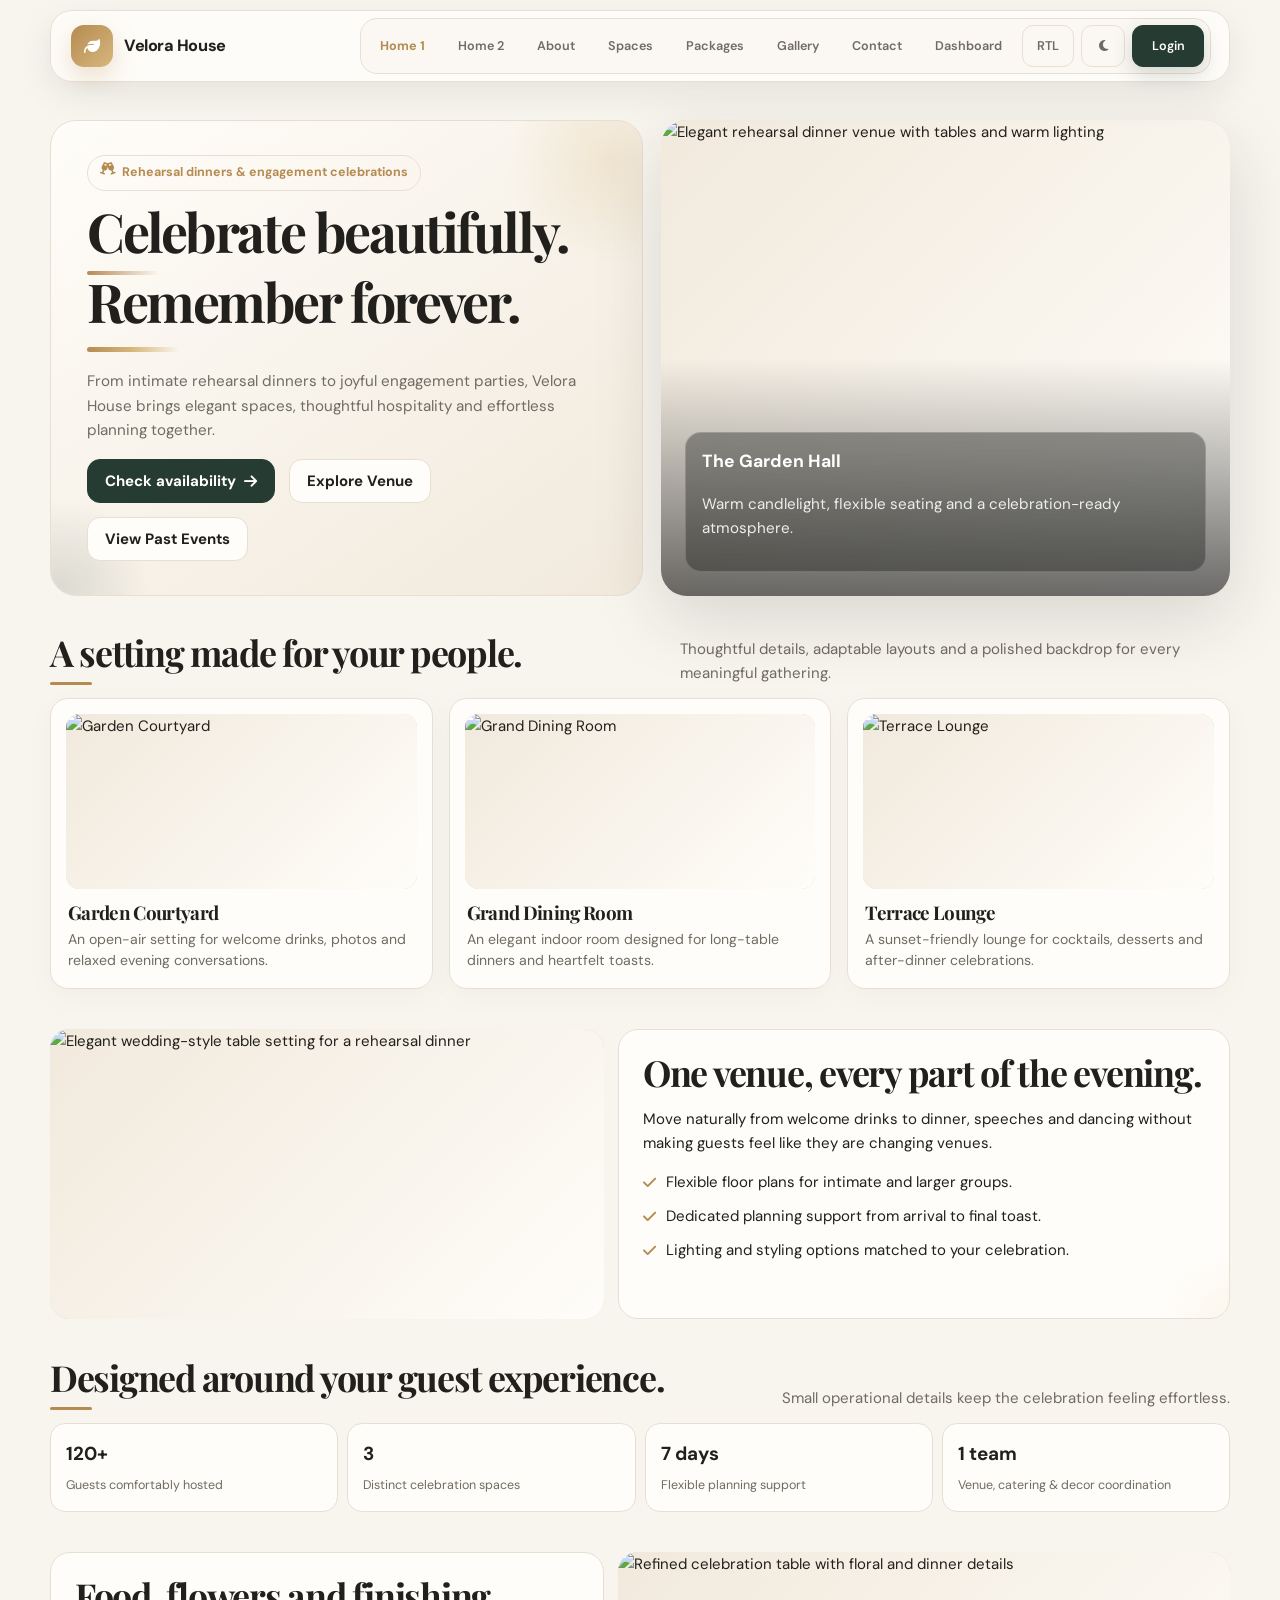
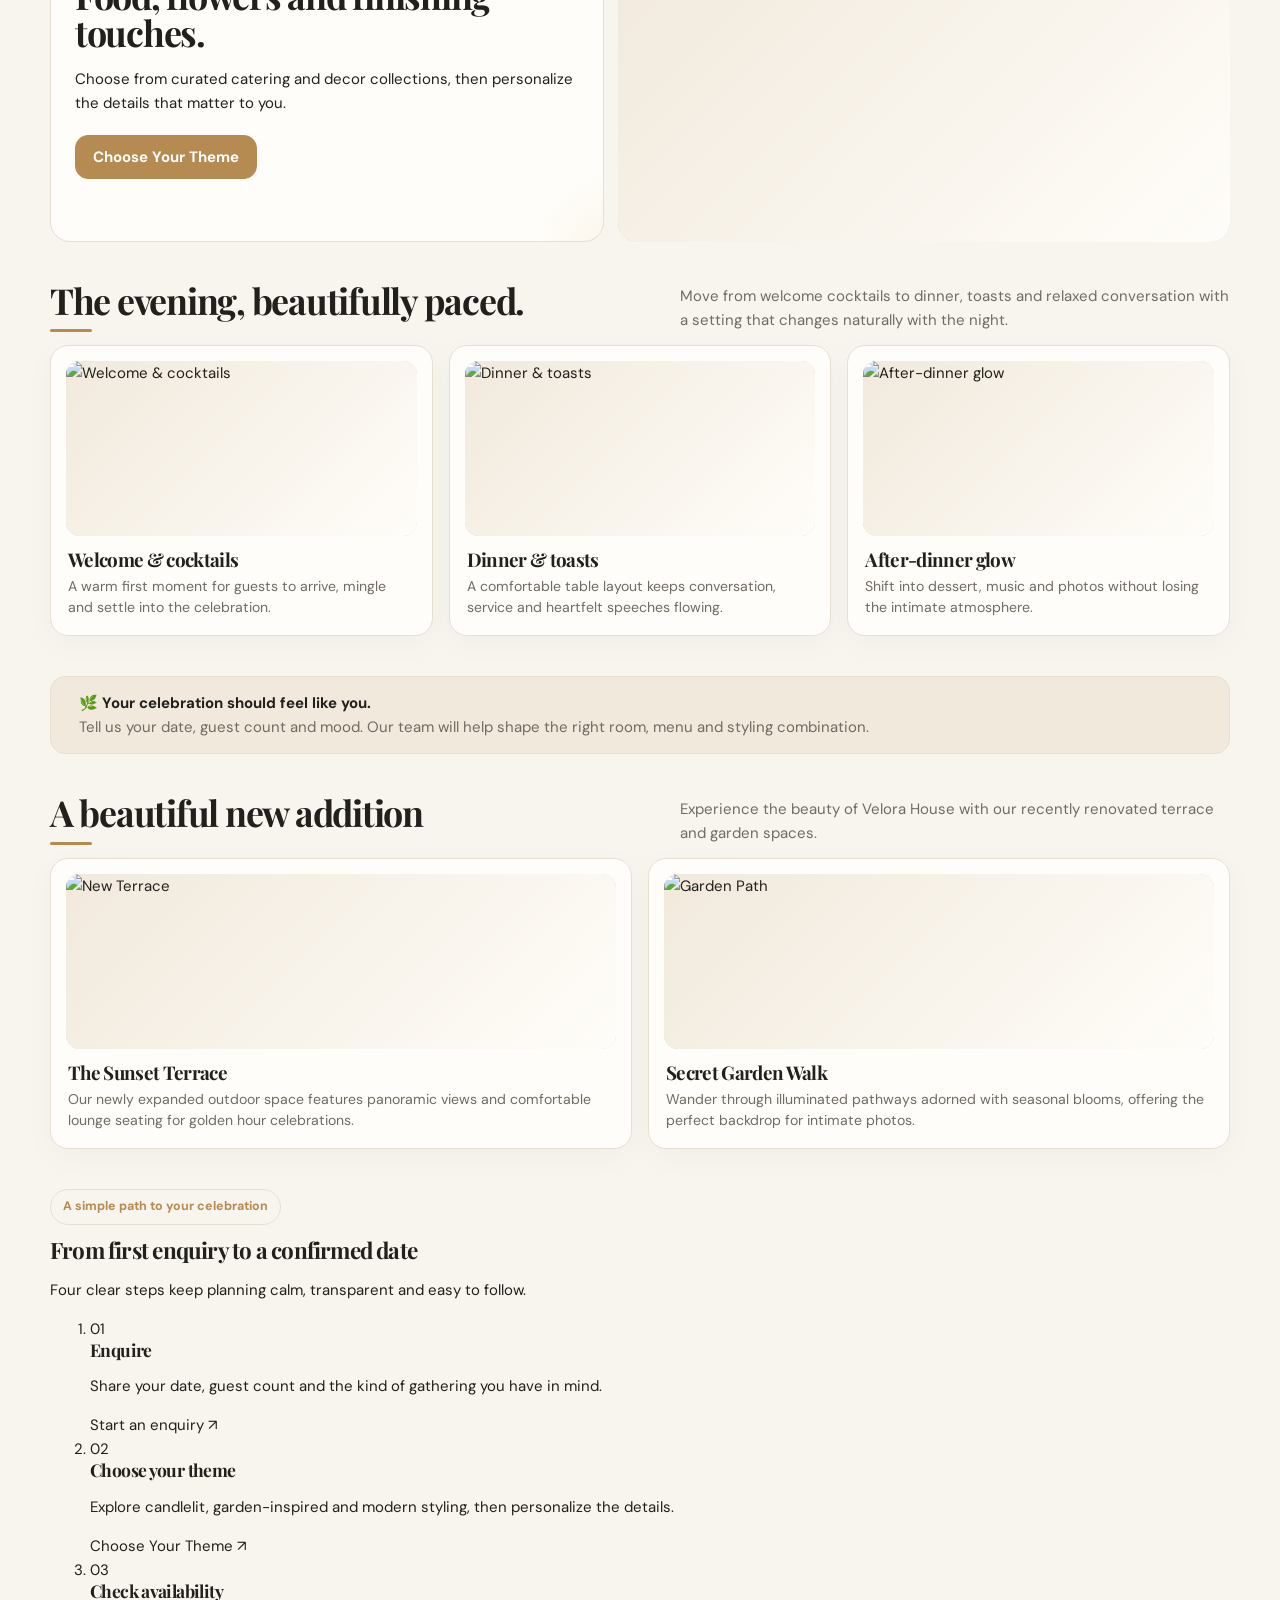
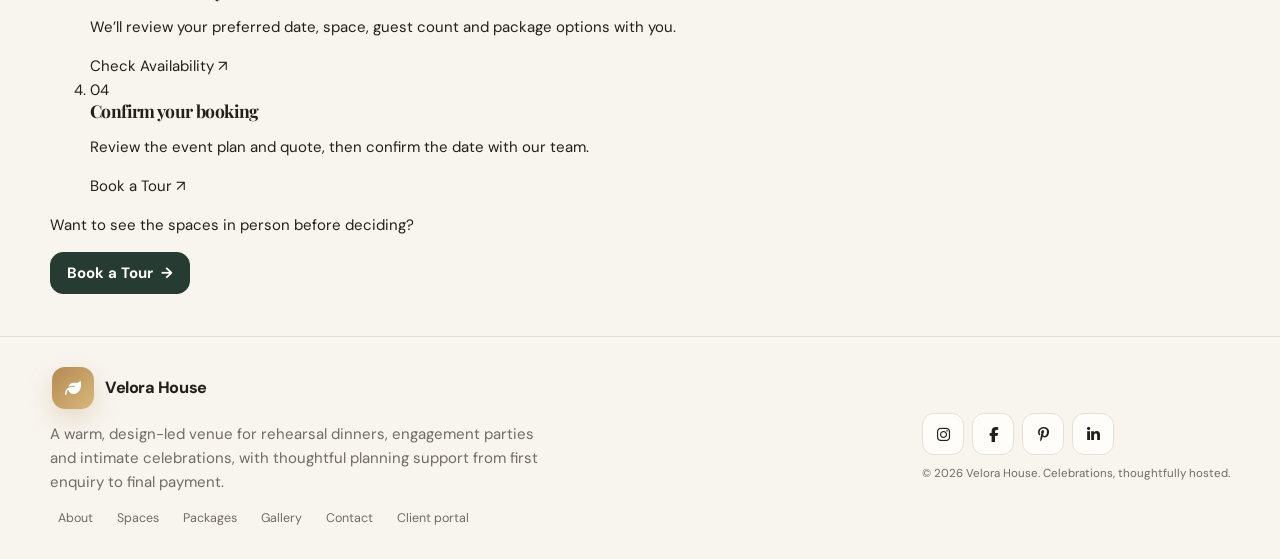
==== commit 83e75e36: "correction" ====
--- a/index.html
+++ b/index.html
@@ -4,7 +4,8 @@
     <meta charset="UTF-8">
     <meta name="viewport" content="width=device-width,initial-scale=1.0,viewport-fit=cover">
     <meta name="theme-color" content="#f8f5ef">
-    <title>Velora House</title>
+    <meta name="description" content="Explore Velora House spaces, event themes, decoration options and a clear booking process for rehearsal dinners and engagement celebrations.">
+    <title>Velora House | Rehearsal Dinner & Engagement Venue</title>
     <link rel="icon" type="image/svg+xml" href="data:image/svg+xml,%3Csvg xmlns='http://www.w3.org/2000/svg' viewBox='0 0 64 64'%3E%3Crect width='64' height='64' rx='18' fill='%23b58b52'/%3E%3Cpath d='M18 40c12-1 19-9 28-21 1 10-1 20-10 25-6 4-13 2-18-4Z' fill='white'/%3E%3C/svg%3E">
     <link rel="preconnect" href="https://fonts.googleapis.com">
     <link rel="preconnect" href="https://fonts.gstatic.com" crossorigin>
@@ -12,29 +13,42 @@
     <link rel="stylesheet" href="https://cdnjs.cloudflare.com/ajax/libs/font-awesome/6.7.2/css/all.min.css">
     <link rel="stylesheet" href="assets/css/style.css">
 </head>
-<body>
-    <div id="app"><header class="nav"><div class="container nav-in"><a class="logo" href="index.html" aria-label="Velora House home"><span class="logo-mark"><i class="fa-solid fa-leaf"></i></span><span>Velora House</span></a><nav class="navlinks"><a href="index.html">Home 1</a><a href="home-2.html">Home 2</a><a href="about.html">About</a><a href="spaces.html">Spaces</a><a href="packages.html">Packages</a><a href="gallery.html">Gallery</a><a href="contact.html">Contact</a><a href="dashboard.html">Dashboard</a><button class="nav-btn" data-rtl>RTL</button><button class="nav-btn" data-theme><i class="fa-solid fa-moon"></i></button><a class="nav-btn login-btn" href="login.html">Login</a></nav><button class="menu" id="menu"><i class="fa-solid fa-bars"></i></button></div></header><div id="mobileNav" style="display:none;position:fixed;inset:76px 14px auto 14px;z-index:1100;background:var(--surface);border:1px solid var(--line);border-radius:18px;padding:12px;box-shadow:var(--shadow)"><div style="display:grid;gap:5px"><a class="nav-btn" href="index.html">Home 1</a><a class="nav-btn" href="home-2.html">Home 2</a><a class="nav-btn" href="about.html">About</a><a class="nav-btn" href="spaces.html">Spaces</a><a class="nav-btn" href="packages.html">Packages</a><a class="nav-btn" href="gallery.html">Gallery</a><a class="nav-btn" href="contact.html">Contact</a><a class="nav-btn" href="dashboard.html">Dashboard</a><div style="display:grid;grid-template-columns:1fr 1fr;gap:6px"><button class="nav-btn" data-rtl>RTL</button><button class="nav-btn" data-theme>Theme</button></div><a class="btn primary" href="login.html">Login</a></div></div><main>
-<section class="hero"><div class="container hero-grid">
-<div class="hero-copy reveal"><span class="eyebrow"><i class="fa-solid fa-champagne-glasses"></i>&nbsp; Rehearsal dinners & engagement celebrations</span>
-<h1><span>Celebrate beautifully.</span><span>Remember forever.</span></h1>
-<p>From intimate rehearsal dinners to joyful engagement parties, Velora House brings elegant spaces, thoughtful hospitality and effortless planning together.</p>
-<div class="actions"><a class="btn primary" href="contact.html">Check availability <i class="fa-solid fa-arrow-right"></i></a><a class="btn" href="spaces.html">Explore spaces</a></div></div>
-<div class="hero-media reveal"><img src="https://storage.googleapis.com/leye_bucket/wp-content/uploads/429088db-salon-61_phillip-amandas-rehearsal-dinner-1018.jpg" alt="Elegant rehearsal dinner venue with tables and warm lighting" loading="lazy" decoding="async" referrerpolicy="no-referrer" onerror="this.onerror=null;this.src='https://storage.googleapis.com/leye_bucket/wp-content/uploads/429088db-salon-61_phillip-amandas-rehearsal-dinner-1018.jpg';"><div class="hero-caption"><strong>The Garden Hall</strong><p>Warm candlelight, flexible seating and a celebration-ready atmosphere.</p></div></div>
-</div></section>
-<section class="section"><div class="container"><div class="section-head"><h2>A setting made for your people.</h2><p>Thoughtful details, adaptable layouts and a polished backdrop for every meaningful gathering.</p></div>
-<div class="grid-3"><article class="card reveal"><div class="card-media"><img src="https://www.preludiocatering.it/assets/img/resized/wedding/01%402250px.jpg" alt="Garden Courtyard" loading="lazy" decoding="async" referrerpolicy="no-referrer" onerror="this.onerror=null;this.src='https://storage.googleapis.com/leye_bucket/wp-content/uploads/429088db-salon-61_phillip-amandas-rehearsal-dinner-1018.jpg';"></div><h3>Garden Courtyard</h3><p>An open-air setting for welcome drinks, photos and relaxed evening conversations.</p></article><article class="card reveal"><div class="card-media"><img src="https://images.squarespace-cdn.com/content/v1/5f566654940ba87465642ccf/77b1a77f-c336-41e7-a0e2-298c2a417d5f/untitled-7.jpg" alt="Grand Dining Room" loading="lazy" decoding="async" referrerpolicy="no-referrer" onerror="this.onerror=null;this.src='https://storage.googleapis.com/leye_bucket/wp-content/uploads/429088db-salon-61_phillip-amandas-rehearsal-dinner-1018.jpg';"></div><h3>Grand Dining Room</h3><p>An elegant indoor room designed for long-table dinners and heartfelt toasts.</p></article><article class="card reveal"><div class="card-media"><img src="https://www.hotelvanzandt.com/content/uploads/2025/06/writers-lounge-rehearsal-dinner-set-up-moody-candles-528x560.jpg" alt="Terrace Lounge" loading="lazy" decoding="async" referrerpolicy="no-referrer" onerror="this.onerror=null;this.src='https://storage.googleapis.com/leye_bucket/wp-content/uploads/429088db-salon-61_phillip-amandas-rehearsal-dinner-1018.jpg';"></div><h3>Terrace Lounge</h3><p>A sunset-friendly lounge for cocktails, desserts and after-dinner celebrations.</p></article></div></div></section>
-<section class="section"><div class="container feature"><div class="visual reveal"><img src="https://cdn0.weddingwire.com/vendor/692120/3_2/960/jpg/laura-glenn-wedding-805_51_21296-173948160061742.jpeg" alt="Elegant wedding-style table setting for a rehearsal dinner" loading="lazy" decoding="async" referrerpolicy="no-referrer" onerror="this.onerror=null;this.src='https://storage.googleapis.com/leye_bucket/wp-content/uploads/429088db-salon-61_phillip-amandas-rehearsal-dinner-1018.jpg';"></div><div class="content reveal"><h2>One venue, every part of the evening.</h2><p>Move naturally from welcome drinks to dinner, speeches and dancing without making guests feel like they are changing venues.</p><div class="list"><div><i class="fa-solid fa-check"></i><span>Flexible floor plans for intimate and larger groups.</span></div><div><i class="fa-solid fa-check"></i><span>Dedicated planning support from arrival to final toast.</span></div><div><i class="fa-solid fa-check"></i><span>Lighting and styling options matched to your celebration.</span></div></div></div></div></section>
-<section class="section"><div class="container"><div class="section-head"><h2>Designed around your guest experience.</h2><p>Small operational details keep the celebration feeling effortless.</p></div><div class="stats"><div class="stat reveal"><strong>120+</strong><span>Guests comfortably hosted</span></div><div class="stat reveal"><strong>3</strong><span>Distinct celebration spaces</span></div><div class="stat reveal"><strong>7 days</strong><span>Flexible planning support</span></div><div class="stat reveal"><strong>1 team</strong><span>Venue, catering & decor coordination</span></div></div></div></section>
-<section class="section"><div class="container feature"><div class="content reveal"><h2>Food, flowers and finishing touches.</h2><p>Choose from curated catering and decor collections, then personalize the details that matter to you.</p><div class="actions" style="margin-top:20px"><a class="btn gold" href="packages.html">View packages</a></div></div><div class="visual reveal"><img src="https://hctg-images.imgix.net/images/venues/vine-hill-house/20250912VineHillHouseAtOconnellVineyards29.jpg?fit=clip&q=80&s=6f7d42e4c06d78336d98273c9e897e9b&w=1000" alt="Refined celebration table with floral and dinner details" loading="lazy" decoding="async" referrerpolicy="no-referrer" onerror="this.onerror=null;this.src='https://storage.googleapis.com/leye_bucket/wp-content/uploads/429088db-salon-61_phillip-amandas-rehearsal-dinner-1018.jpg';"></div></div></section>
-<section class="section"><div class="container">
-<div class="section-head"><h2>The evening, beautifully paced.</h2><p>Move from welcome cocktails to dinner, toasts and relaxed conversation with a setting that changes naturally with the night.</p></div>
-<div class="grid-3">
-<article class="card reveal"><div class="card-media"><img src="https://images.unsplash.com/photo-1519671482749-fd09be7ccebf?auto=format&fit=crop&w=1800&q=90" alt="Welcome & cocktails" loading="lazy" decoding="async" referrerpolicy="no-referrer" onerror="this.onerror=null;this.src='https://storage.googleapis.com/leye_bucket/wp-content/uploads/429088db-salon-61_phillip-amandas-rehearsal-dinner-1018.jpg';"></div><h3>Welcome & cocktails</h3><p>A warm first moment for guests to arrive, mingle and settle into the celebration.</p></article>
-<article class="card reveal"><div class="card-media"><img src="https://images.unsplash.com/photo-1511795409834-ef04bbd61622?auto=format&fit=crop&w=1800&q=90" alt="Dinner & toasts" loading="lazy" decoding="async" referrerpolicy="no-referrer" onerror="this.onerror=null;this.src='https://storage.googleapis.com/leye_bucket/wp-content/uploads/429088db-salon-61_phillip-amandas-rehearsal-dinner-1018.jpg';"></div><h3>Dinner & toasts</h3><p>A comfortable table layout keeps conversation, service and heartfelt speeches flowing.</p></article>
-<article class="card reveal"><div class="card-media"><img src="https://images.unsplash.com/photo-1529543544282-ea0402d64d4f?auto=format&fit=crop&w=1800&q=90" alt="After-dinner glow" loading="lazy" decoding="async" referrerpolicy="no-referrer" onerror="this.onerror=null;this.src='https://storage.googleapis.com/leye_bucket/wp-content/uploads/429088db-salon-61_phillip-amandas-rehearsal-dinner-1018.jpg';"></div><h3>After-dinner glow</h3><p>Shift into dessert, music and photos without losing the intimate atmosphere.</p></article>
-</div></div></section>
-<section class="section"><div class="container"><div class="notice reveal"><i class="fa-solid fa-sparkles"></i><div><strong>🌿 Your celebration should feel like you.</strong><br><span style="color:var(--muted)">Tell us your date, guest count and mood. Our team will help shape the right room, menu and styling combination.</span></div></div></div></section>
+<body class="home-one">
+    <div id="app"><header class="nav"><div class="container nav-in"><a class="logo" href="index.html" aria-label="Velora House home"><span class="logo-mark"><i class="fa-solid fa-leaf"></i></span><span>Velora House</span></a><nav class="navlinks"><a href="index.html">Home 1</a><a href="home-2.html">Home 2</a><a href="about.html">About</a><a href="spaces.html">Spaces</a><a href="packages.html">Packages</a><a href="gallery.html">Gallery</a><a href="contact.html">Contact</a><a href="dashboard.html">Dashboard</a><button class="nav-btn" data-rtl>RTL</button><button class="nav-btn" data-theme><i class="fa-solid fa-moon"></i></button><a class="nav-btn login-btn" href="login.html">Login</a></nav><button class="menu" id="menu"><i class="fa-solid fa-bars"></i></button></div></header><div id="mobileNav" style="display:none;position:fixed;inset:76px 14px auto 14px;z-index:1100;background:var(--surface);border:1px solid var(--line);border-radius:18px;padding:12px;box-shadow:var(--shadow)"><div style="display:grid;gap:5px"><a class="nav-btn" href="index.html">Home 1</a><a class="nav-btn" href="home-2.html">Home 2</a><a class="nav-btn" href="about.html">About</a><a class="nav-btn" href="spaces.html">Spaces</a><a class="nav-btn" href="packages.html">Packages</a><a class="nav-btn" href="gallery.html">Gallery</a><a class="nav-btn" href="contact.html">Contact</a><a class="nav-btn" href="dashboard.html">Dashboard</a><div style="display:grid;grid-template-columns:1fr 1fr;gap:6px"><button class="nav-btn" data-rtl>RTL</button><button class="nav-btn" data-theme>Theme</button></div><a class="btn primary" href="login.html">Login</a></div></div><main>
+<section class="hero"><div class="container hero-grid">
+<div class="hero-copy reveal"><span class="eyebrow"><i class="fa-solid fa-champagne-glasses"></i>&nbsp; Rehearsal dinners & engagement celebrations</span>
+<h1><span>Celebrate beautifully.</span><span>Remember forever.</span></h1>
+<p>From intimate rehearsal dinners to joyful engagement parties, Velora House brings elegant spaces, thoughtful hospitality and effortless planning together.</p>
+<div class="actions"><a class="btn primary" href="contact.html">Check availability <i class="fa-solid fa-arrow-right"></i></a><a class="btn" href="spaces.html">Explore Venue</a><a class="btn btn-quiet" href="gallery.html">View Past Events</a></div></div>
+<div class="hero-media reveal"><img src="https://storage.googleapis.com/leye_bucket/wp-content/uploads/429088db-salon-61_phillip-amandas-rehearsal-dinner-1018.jpg" alt="Elegant rehearsal dinner venue with tables and warm lighting" loading="lazy" decoding="async" referrerpolicy="no-referrer" onerror="this.onerror=null;this.src='https://storage.googleapis.com/leye_bucket/wp-content/uploads/429088db-salon-61_phillip-amandas-rehearsal-dinner-1018.jpg';"><div class="hero-caption"><strong>The Garden Hall</strong><p>Warm candlelight, flexible seating and a celebration-ready atmosphere.</p></div></div>
+</div></section>
+<section class="section"><div class="container"><div class="section-head"><h2>A setting made for your people.</h2><p>Thoughtful details, adaptable layouts and a polished backdrop for every meaningful gathering.</p></div>
+<div class="grid-3"><article class="card reveal"><div class="card-media"><img src="https://www.preludiocatering.it/assets/img/resized/wedding/01%402250px.jpg" alt="Garden Courtyard" loading="lazy" decoding="async" referrerpolicy="no-referrer" onerror="this.onerror=null;this.src='https://storage.googleapis.com/leye_bucket/wp-content/uploads/429088db-salon-61_phillip-amandas-rehearsal-dinner-1018.jpg';"></div><h3>Garden Courtyard</h3><p>An open-air setting for welcome drinks, photos and relaxed evening conversations.</p></article><article class="card reveal"><div class="card-media"><img src="https://images.squarespace-cdn.com/content/v1/5f566654940ba87465642ccf/77b1a77f-c336-41e7-a0e2-298c2a417d5f/untitled-7.jpg" alt="Grand Dining Room" loading="lazy" decoding="async" referrerpolicy="no-referrer" onerror="this.onerror=null;this.src='https://storage.googleapis.com/leye_bucket/wp-content/uploads/429088db-salon-61_phillip-amandas-rehearsal-dinner-1018.jpg';"></div><h3>Grand Dining Room</h3><p>An elegant indoor room designed for long-table dinners and heartfelt toasts.</p></article><article class="card reveal"><div class="card-media"><img src="https://www.hotelvanzandt.com/content/uploads/2025/06/writers-lounge-rehearsal-dinner-set-up-moody-candles-528x560.jpg" alt="Terrace Lounge" loading="lazy" decoding="async" referrerpolicy="no-referrer" onerror="this.onerror=null;this.src='https://storage.googleapis.com/leye_bucket/wp-content/uploads/429088db-salon-61_phillip-amandas-rehearsal-dinner-1018.jpg';"></div><h3>Terrace Lounge</h3><p>A sunset-friendly lounge for cocktails, desserts and after-dinner celebrations.</p></article></div></div></section>
+<section class="section"><div class="container feature"><div class="visual reveal"><img src="https://cdn0.weddingwire.com/vendor/692120/3_2/960/jpg/laura-glenn-wedding-805_51_21296-173948160061742.jpeg" alt="Elegant wedding-style table setting for a rehearsal dinner" loading="lazy" decoding="async" referrerpolicy="no-referrer" onerror="this.onerror=null;this.src='https://storage.googleapis.com/leye_bucket/wp-content/uploads/429088db-salon-61_phillip-amandas-rehearsal-dinner-1018.jpg';"></div><div class="content reveal"><h2>One venue, every part of the evening.</h2><p>Move naturally from welcome drinks to dinner, speeches and dancing without making guests feel like they are changing venues.</p><div class="list"><div><i class="fa-solid fa-check"></i><span>Flexible floor plans for intimate and larger groups.</span></div><div><i class="fa-solid fa-check"></i><span>Dedicated planning support from arrival to final toast.</span></div><div><i class="fa-solid fa-check"></i><span>Lighting and styling options matched to your celebration.</span></div></div></div></div></section>
+<section class="section"><div class="container"><div class="section-head"><h2>Designed around your guest experience.</h2><p>Small operational details keep the celebration feeling effortless.</p></div><div class="stats"><div class="stat reveal"><strong>120+</strong><span>Guests comfortably hosted</span></div><div class="stat reveal"><strong>3</strong><span>Distinct celebration spaces</span></div><div class="stat reveal"><strong>7 days</strong><span>Flexible planning support</span></div><div class="stat reveal"><strong>1 team</strong><span>Venue, catering & decor coordination</span></div></div></div></section>
+<section class="section"><div class="container feature"><div class="content reveal"><h2>Food, flowers and finishing touches.</h2><p>Choose from curated catering and decor collections, then personalize the details that matter to you.</p><div class="actions" style="margin-top:20px"><a class="btn gold" href="packages.html">Choose Your Theme</a></div></div><div class="visual reveal"><img src="https://hctg-images.imgix.net/images/venues/vine-hill-house/20250912VineHillHouseAtOconnellVineyards29.jpg?fit=clip&q=80&s=6f7d42e4c06d78336d98273c9e897e9b&w=1000" alt="Refined celebration table with floral and dinner details" loading="lazy" decoding="async" referrerpolicy="no-referrer" onerror="this.onerror=null;this.src='https://storage.googleapis.com/leye_bucket/wp-content/uploads/429088db-salon-61_phillip-amandas-rehearsal-dinner-1018.jpg';"></div></div></section>
+<section class="section"><div class="container">
+<div class="section-head"><h2>The evening, beautifully paced.</h2><p>Move from welcome cocktails to dinner, toasts and relaxed conversation with a setting that changes naturally with the night.</p></div>
+<div class="grid-3">
+<article class="card reveal"><div class="card-media"><img src="https://images.unsplash.com/photo-1519671482749-fd09be7ccebf?auto=format&fit=crop&w=1800&q=90" alt="Welcome & cocktails" loading="lazy" decoding="async" referrerpolicy="no-referrer" onerror="this.onerror=null;this.src='https://storage.googleapis.com/leye_bucket/wp-content/uploads/429088db-salon-61_phillip-amandas-rehearsal-dinner-1018.jpg';"></div><h3>Welcome & cocktails</h3><p>A warm first moment for guests to arrive, mingle and settle into the celebration.</p></article>
+<article class="card reveal"><div class="card-media"><img src="https://images.unsplash.com/photo-1511795409834-ef04bbd61622?auto=format&fit=crop&w=1800&q=90" alt="Dinner & toasts" loading="lazy" decoding="async" referrerpolicy="no-referrer" onerror="this.onerror=null;this.src='https://storage.googleapis.com/leye_bucket/wp-content/uploads/429088db-salon-61_phillip-amandas-rehearsal-dinner-1018.jpg';"></div><h3>Dinner & toasts</h3><p>A comfortable table layout keeps conversation, service and heartfelt speeches flowing.</p></article>
+<article class="card reveal"><div class="card-media"><img src="https://images.unsplash.com/photo-1529543544282-ea0402d64d4f?auto=format&fit=crop&w=1800&q=90" alt="After-dinner glow" loading="lazy" decoding="async" referrerpolicy="no-referrer" onerror="this.onerror=null;this.src='https://storage.googleapis.com/leye_bucket/wp-content/uploads/429088db-salon-61_phillip-amandas-rehearsal-dinner-1018.jpg';"></div><h3>After-dinner glow</h3><p>Shift into dessert, music and photos without losing the intimate atmosphere.</p></article>
+</div></div></section>
+<section class="section"><div class="container"><div class="notice reveal"><i class="fa-solid fa-sparkles"></i><div><strong>🌿 Your celebration should feel like you.</strong><br><span style="color:var(--muted)">Tell us your date, guest count and mood. Our team will help shape the right room, menu and styling combination.</span></div></div></div></section>
 <section class="section"><div class="container"><div class="section-head"><h2>A beautiful new addition</h2><p>Experience the beauty of Velora House with our recently renovated terrace and garden spaces.</p></div><div class="grid-2"><article class="card reveal"><div class="card-media"><img src="https://images.unsplash.com/photo-1519167758481-83f550bb49b3?auto=format&fit=crop&w=1800&q=90" alt="New Terrace"></div><h3>The Sunset Terrace</h3><p>Our newly expanded outdoor space features panoramic views and comfortable lounge seating for golden hour celebrations.</p></article><article class="card reveal"><div class="card-media"><img src="https://images.unsplash.com/photo-1510076857177-7470076d4098?auto=format&fit=crop&w=1800&q=90" alt="Garden Path"></div><h3>Secret Garden Walk</h3><p>Wander through illuminated pathways adorned with seasonal blooms, offering the perfect backdrop for intimate photos.</p></article></div></div></section>
+
+<section class="booking-journey section" aria-labelledby="booking-title">
+  <div class="container">
+    <div class="booking-heading"><span class="eyebrow">A simple path to your celebration</span><h2 id="booking-title">From first enquiry to a confirmed date</h2><p>Four clear steps keep planning calm, transparent and easy to follow.</p></div>
+    <ol class="booking-steps">
+      <li><span class="step-number">01</span><div><h3>Enquire</h3><p>Share your date, guest count and the kind of gathering you have in mind.</p><a href="contact.html">Start an enquiry <span aria-hidden="true">↗</span></a></div></li>
+      <li><span class="step-number">02</span><div><h3>Choose your theme</h3><p>Explore candlelit, garden-inspired and modern styling, then personalize the details.</p><a href="packages.html">Choose Your Theme <span aria-hidden="true">↗</span></a></div></li>
+      <li><span class="step-number">03</span><div><h3>Check availability</h3><p>We’ll review your preferred date, space, guest count and package options with you.</p><a href="contact.html">Check Availability <span aria-hidden="true">↗</span></a></div></li>
+      <li><span class="step-number">04</span><div><h3>Confirm your booking</h3><p>Review the event plan and quote, then confirm the date with our team.</p><a href="contact.html">Book a Tour <span aria-hidden="true">↗</span></a></div></li>
+    </ol>
+    <div class="booking-footer"><p>Want to see the spaces in person before deciding?</p><a class="btn primary" href="contact.html">Book a Tour <span aria-hidden="true">→</span></a></div>
+  </div>
+</section>
 </main><footer class="footer"><div class="container footer-in"><div class="footer-copy"><a class="logo footer-logo" href="index.html"><span class="logo-mark"><i class="fa-solid fa-leaf"></i></span><span>Velora House</span></a><p>A warm, design-led venue for rehearsal dinners, engagement parties and intimate celebrations, with thoughtful planning support from first enquiry to final payment.</p><div class="footer-links"><a href="about.html">About</a><a href="spaces.html">Spaces</a><a href="packages.html">Packages</a><a href="gallery.html">Gallery</a><a href="contact.html">Contact</a><a href="dashboard.html">Client portal</a></div></div><div><div class="social"><a href="#" aria-label="Instagram"><i class="fa-brands fa-instagram"></i></a><a href="#" aria-label="Facebook"><i class="fa-brands fa-facebook-f"></i></a><a href="#" aria-label="Pinterest"><i class="fa-brands fa-pinterest-p"></i></a><a href="#" aria-label="LinkedIn"><i class="fa-brands fa-linkedin-in"></i></a></div><div style="color:var(--muted);font-size:.72rem;margin-top:10px">© 2026 Velora House. Celebrations, thoughtfully hosted.</div></div></div></footer>    </div>
     <button class="top" id="topBtn" aria-label="Back to top"><i class="fa-solid fa-arrow-up"></i></button>
     <script src="assets/js/main.js"></script>
--- a/assets/css/style.css
+++ b/assets/css/style.css
@@ -3091,7 +3091,7 @@
 .navlinks a.active, #mobileNav a.active { color: var(--gold); font-weight: 700; }
 
 
-@media(max-width:1050px) { .grid-3 > *:last-child:nth-child(odd) { grid-column: 1 / -1; width: calc(50% - 8px); justify-self: center; margin: 0 auto; } }
+@media (max-width:1050px) and (min-width: 681px) { .grid-3 > *:last-child:nth-child(odd) { grid-column: 1 / -1; width: calc(50% - 8px); justify-self: center; margin: 0 auto; } }
 
 
 .contact-item { align-items: center; }
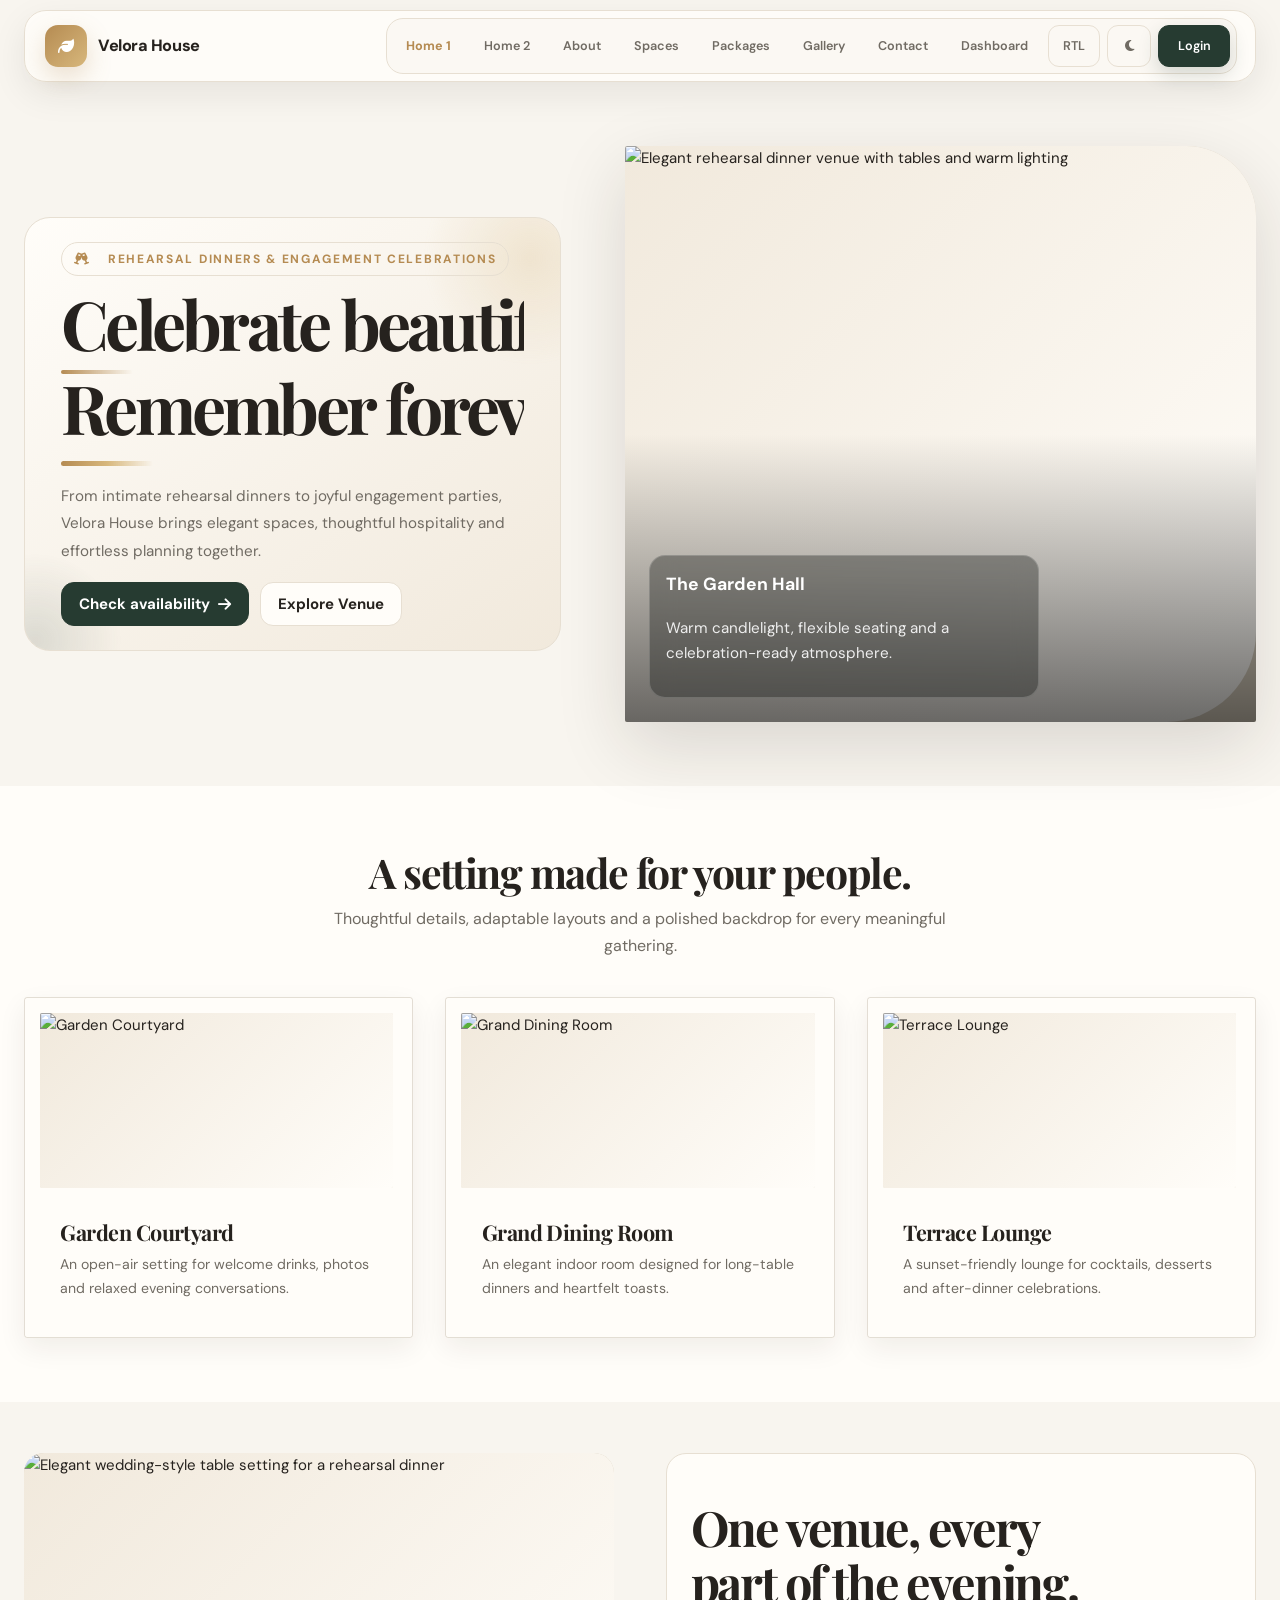
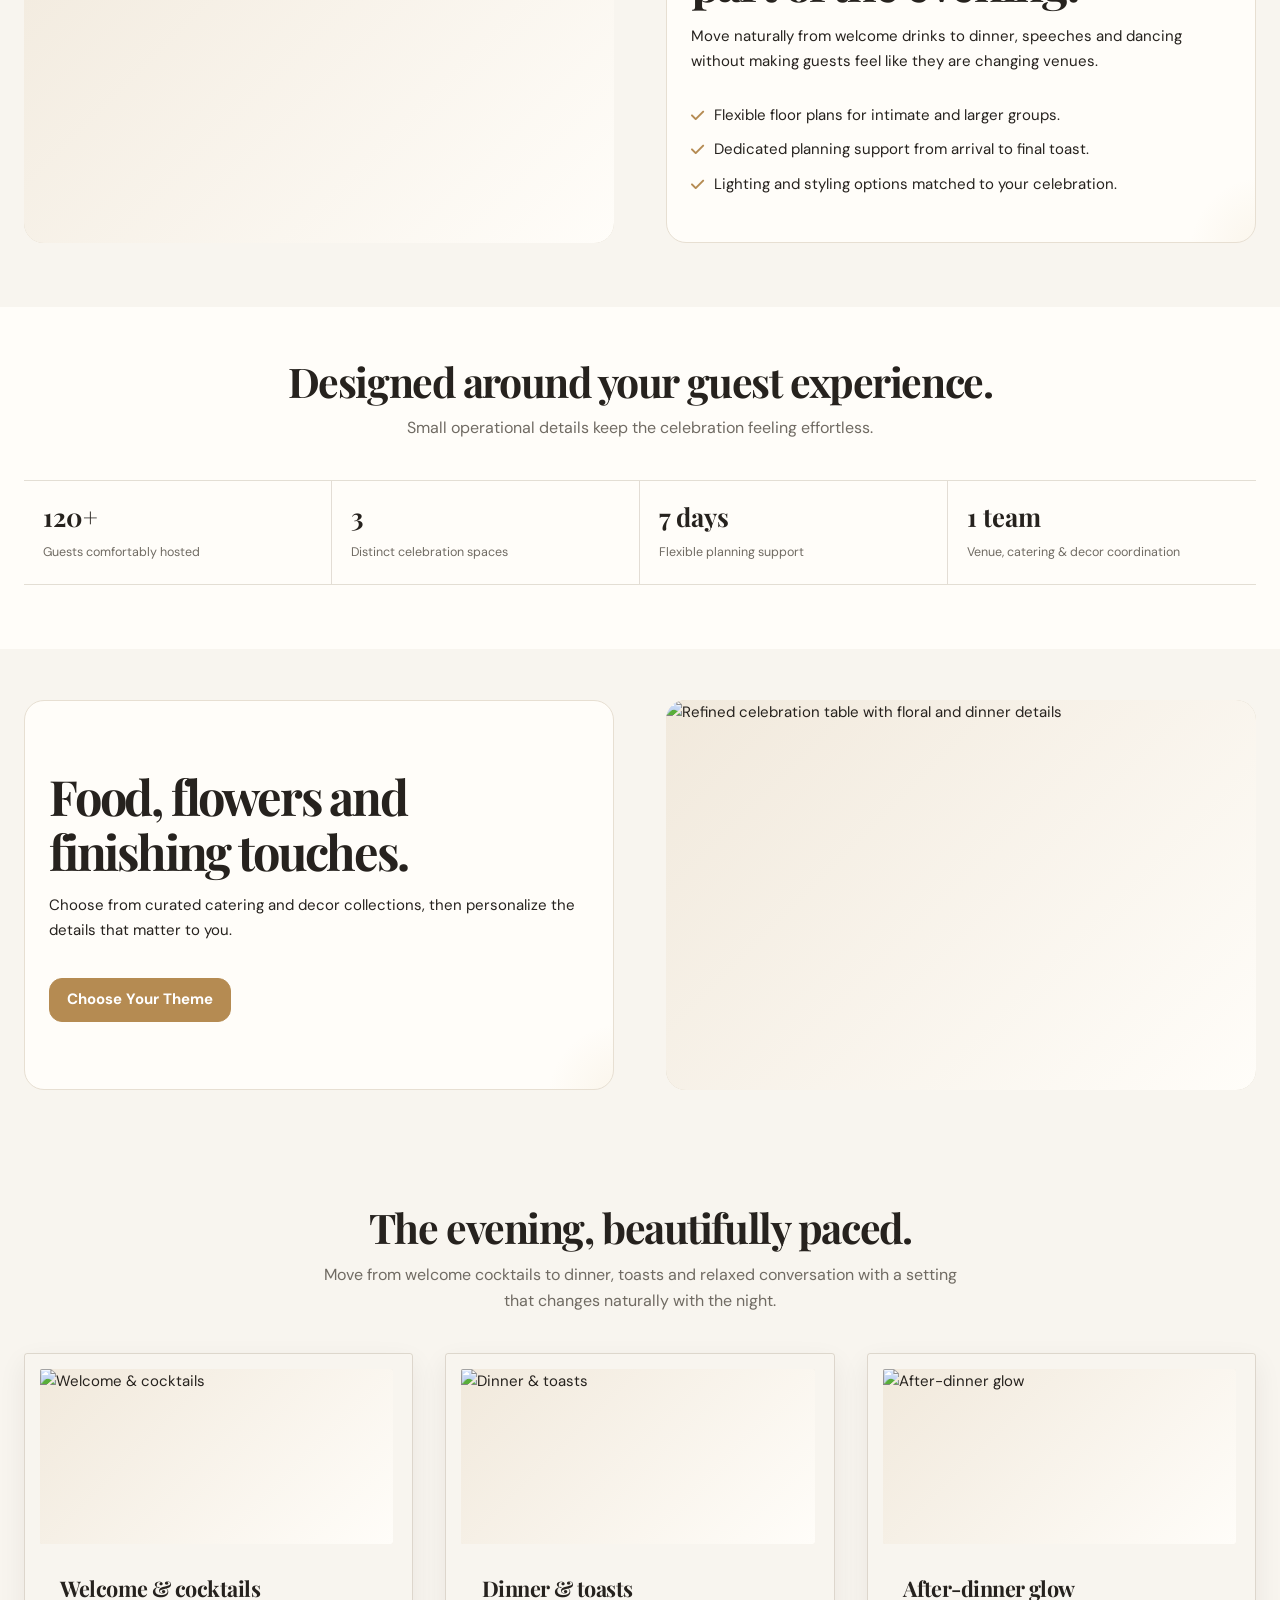
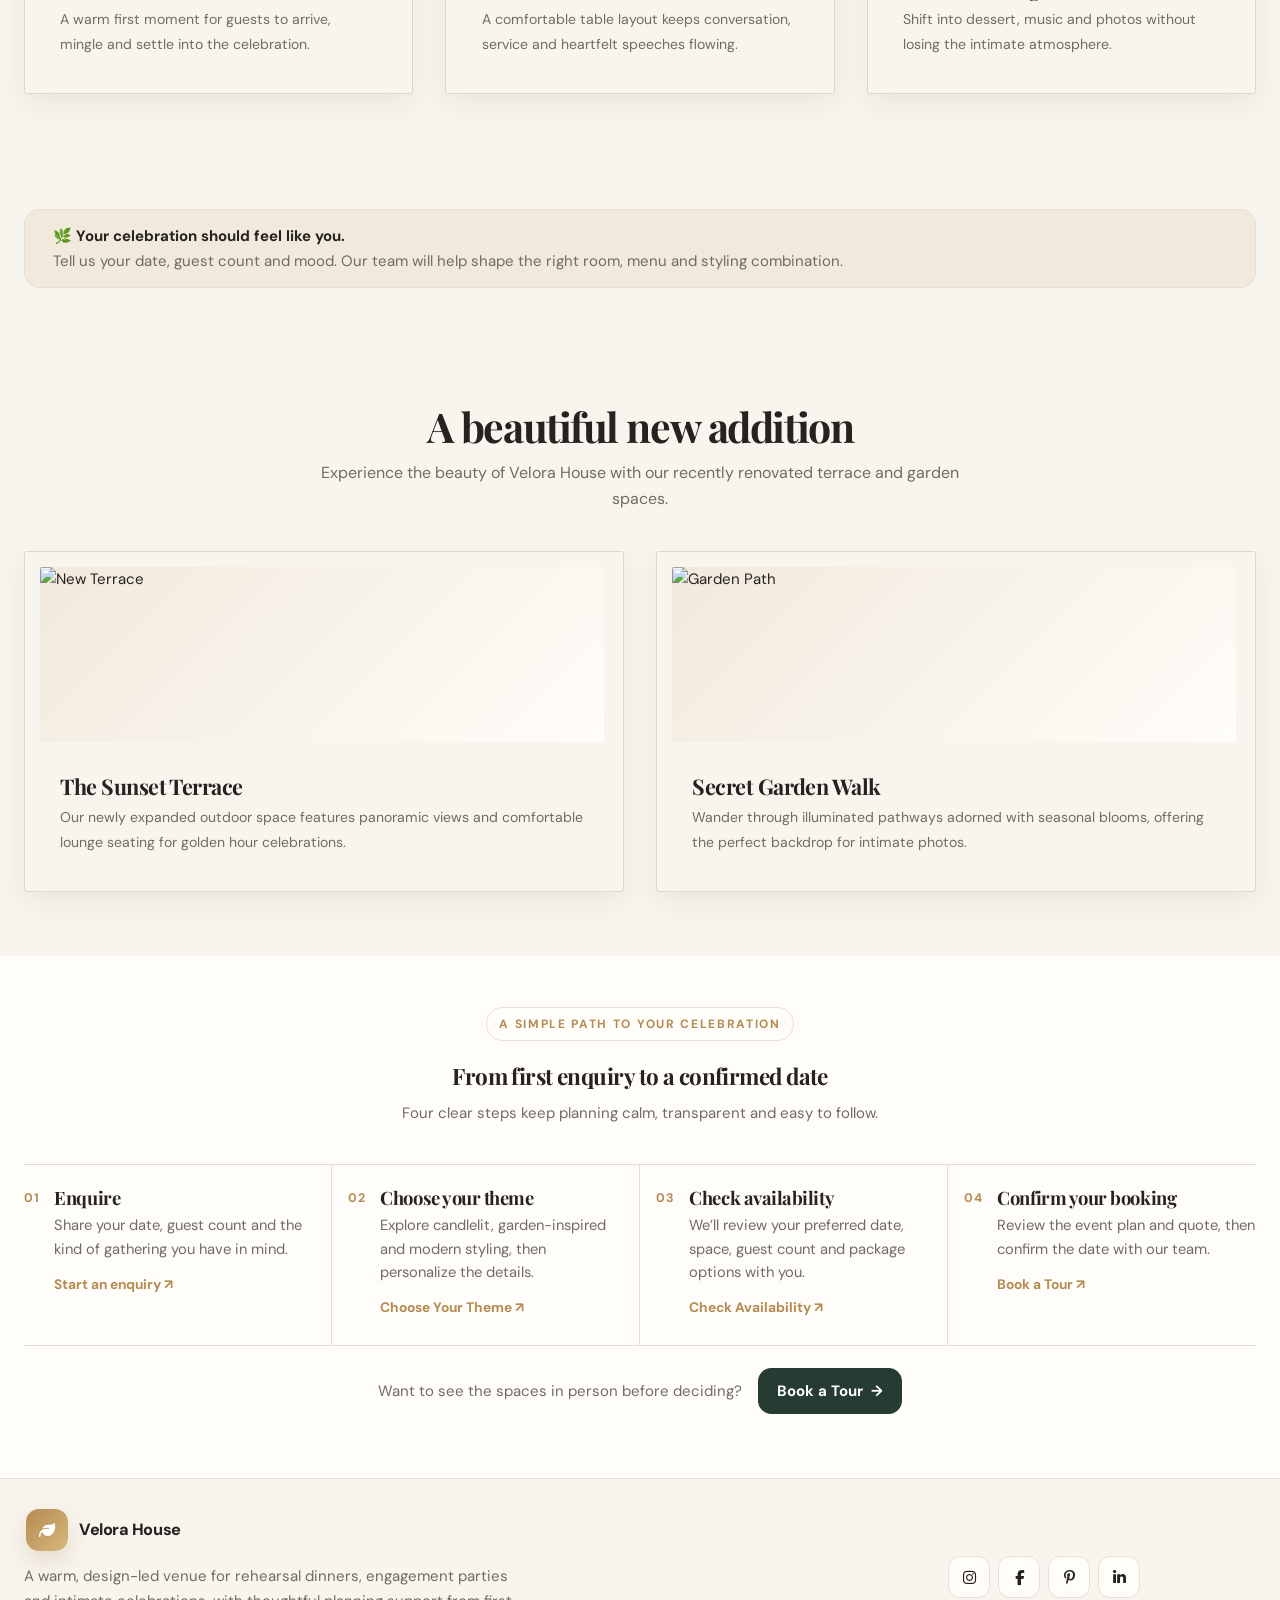
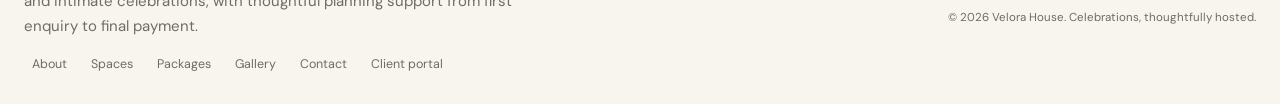
==== commit d0da4338: "corrections" ====
--- a/index.html
+++ b/index.html
@@ -1,56 +1,301 @@
 <!DOCTYPE html>
 <html lang="en">
+
 <head>
-    <meta charset="UTF-8">
-    <meta name="viewport" content="width=device-width,initial-scale=1.0,viewport-fit=cover">
-    <meta name="theme-color" content="#f8f5ef">
-    <meta name="description" content="Explore Velora House spaces, event themes, decoration options and a clear booking process for rehearsal dinners and engagement celebrations.">
-    <title>Velora House | Rehearsal Dinner & Engagement Venue</title>
-    <link rel="icon" type="image/svg+xml" href="data:image/svg+xml,%3Csvg xmlns='http://www.w3.org/2000/svg' viewBox='0 0 64 64'%3E%3Crect width='64' height='64' rx='18' fill='%23b58b52'/%3E%3Cpath d='M18 40c12-1 19-9 28-21 1 10-1 20-10 25-6 4-13 2-18-4Z' fill='white'/%3E%3C/svg%3E">
-    <link rel="preconnect" href="https://fonts.googleapis.com">
-    <link rel="preconnect" href="https://fonts.gstatic.com" crossorigin>
-    <link href="https://fonts.googleapis.com/css2?family=DM+Sans:wght@400;500;600;700&family=Playfair+Display:wght@500;600;700&display=swap" rel="stylesheet">
-    <link rel="stylesheet" href="https://cdnjs.cloudflare.com/ajax/libs/font-awesome/6.7.2/css/all.min.css">
-    <link rel="stylesheet" href="assets/css/style.css">
+  <meta charset="UTF-8">
+  <meta name="viewport" content="width=device-width,initial-scale=1.0,viewport-fit=cover">
+  <meta name="theme-color" content="#f8f5ef">
+  <meta name="description"
+    content="Explore Velora House spaces, event themes, decoration options and a clear booking process for rehearsal dinners and engagement celebrations.">
+  <title>Velora House | Rehearsal Dinner & Engagement Venue</title>
+  <link rel="icon" type="image/svg+xml"
+    href="data:image/svg+xml,%3Csvg xmlns='http://www.w3.org/2000/svg' viewBox='0 0 64 64'%3E%3Crect width='64' height='64' rx='18' fill='%23b58b52'/%3E%3Cpath d='M18 40c12-1 19-9 28-21 1 10-1 20-10 25-6 4-13 2-18-4Z' fill='white'/%3E%3C/svg%3E">
+  <link rel="preconnect" href="https://fonts.googleapis.com">
+  <link rel="preconnect" href="https://fonts.gstatic.com" crossorigin>
+  <link
+    href="https://fonts.googleapis.com/css2?family=DM+Sans:wght@400;500;600;700&family=Playfair+Display:wght@500;600;700&display=swap"
+    rel="stylesheet">
+  <link rel="stylesheet" href="https://cdnjs.cloudflare.com/ajax/libs/font-awesome/6.7.2/css/all.min.css">
+  <link rel="stylesheet" href="assets/css/style.css">
 </head>
+
 <body class="home-one">
-    <div id="app"><header class="nav"><div class="container nav-in"><a class="logo" href="index.html" aria-label="Velora House home"><span class="logo-mark"><i class="fa-solid fa-leaf"></i></span><span>Velora House</span></a><nav class="navlinks"><a href="index.html">Home 1</a><a href="home-2.html">Home 2</a><a href="about.html">About</a><a href="spaces.html">Spaces</a><a href="packages.html">Packages</a><a href="gallery.html">Gallery</a><a href="contact.html">Contact</a><a href="dashboard.html">Dashboard</a><button class="nav-btn" data-rtl>RTL</button><button class="nav-btn" data-theme><i class="fa-solid fa-moon"></i></button><a class="nav-btn login-btn" href="login.html">Login</a></nav><button class="menu" id="menu"><i class="fa-solid fa-bars"></i></button></div></header><div id="mobileNav" style="display:none;position:fixed;inset:76px 14px auto 14px;z-index:1100;background:var(--surface);border:1px solid var(--line);border-radius:18px;padding:12px;box-shadow:var(--shadow)"><div style="display:grid;gap:5px"><a class="nav-btn" href="index.html">Home 1</a><a class="nav-btn" href="home-2.html">Home 2</a><a class="nav-btn" href="about.html">About</a><a class="nav-btn" href="spaces.html">Spaces</a><a class="nav-btn" href="packages.html">Packages</a><a class="nav-btn" href="gallery.html">Gallery</a><a class="nav-btn" href="contact.html">Contact</a><a class="nav-btn" href="dashboard.html">Dashboard</a><div style="display:grid;grid-template-columns:1fr 1fr;gap:6px"><button class="nav-btn" data-rtl>RTL</button><button class="nav-btn" data-theme>Theme</button></div><a class="btn primary" href="login.html">Login</a></div></div><main>
-<section class="hero"><div class="container hero-grid">
-<div class="hero-copy reveal"><span class="eyebrow"><i class="fa-solid fa-champagne-glasses"></i>&nbsp; Rehearsal dinners & engagement celebrations</span>
-<h1><span>Celebrate beautifully.</span><span>Remember forever.</span></h1>
-<p>From intimate rehearsal dinners to joyful engagement parties, Velora House brings elegant spaces, thoughtful hospitality and effortless planning together.</p>
-<div class="actions"><a class="btn primary" href="contact.html">Check availability <i class="fa-solid fa-arrow-right"></i></a><a class="btn" href="spaces.html">Explore Venue</a><a class="btn btn-quiet" href="gallery.html">View Past Events</a></div></div>
-<div class="hero-media reveal"><img src="https://storage.googleapis.com/leye_bucket/wp-content/uploads/429088db-salon-61_phillip-amandas-rehearsal-dinner-1018.jpg" alt="Elegant rehearsal dinner venue with tables and warm lighting" loading="lazy" decoding="async" referrerpolicy="no-referrer" onerror="this.onerror=null;this.src='https://storage.googleapis.com/leye_bucket/wp-content/uploads/429088db-salon-61_phillip-amandas-rehearsal-dinner-1018.jpg';"><div class="hero-caption"><strong>The Garden Hall</strong><p>Warm candlelight, flexible seating and a celebration-ready atmosphere.</p></div></div>
-</div></section>
-<section class="section"><div class="container"><div class="section-head"><h2>A setting made for your people.</h2><p>Thoughtful details, adaptable layouts and a polished backdrop for every meaningful gathering.</p></div>
-<div class="grid-3"><article class="card reveal"><div class="card-media"><img src="https://www.preludiocatering.it/assets/img/resized/wedding/01%402250px.jpg" alt="Garden Courtyard" loading="lazy" decoding="async" referrerpolicy="no-referrer" onerror="this.onerror=null;this.src='https://storage.googleapis.com/leye_bucket/wp-content/uploads/429088db-salon-61_phillip-amandas-rehearsal-dinner-1018.jpg';"></div><h3>Garden Courtyard</h3><p>An open-air setting for welcome drinks, photos and relaxed evening conversations.</p></article><article class="card reveal"><div class="card-media"><img src="https://images.squarespace-cdn.com/content/v1/5f566654940ba87465642ccf/77b1a77f-c336-41e7-a0e2-298c2a417d5f/untitled-7.jpg" alt="Grand Dining Room" loading="lazy" decoding="async" referrerpolicy="no-referrer" onerror="this.onerror=null;this.src='https://storage.googleapis.com/leye_bucket/wp-content/uploads/429088db-salon-61_phillip-amandas-rehearsal-dinner-1018.jpg';"></div><h3>Grand Dining Room</h3><p>An elegant indoor room designed for long-table dinners and heartfelt toasts.</p></article><article class="card reveal"><div class="card-media"><img src="https://www.hotelvanzandt.com/content/uploads/2025/06/writers-lounge-rehearsal-dinner-set-up-moody-candles-528x560.jpg" alt="Terrace Lounge" loading="lazy" decoding="async" referrerpolicy="no-referrer" onerror="this.onerror=null;this.src='https://storage.googleapis.com/leye_bucket/wp-content/uploads/429088db-salon-61_phillip-amandas-rehearsal-dinner-1018.jpg';"></div><h3>Terrace Lounge</h3><p>A sunset-friendly lounge for cocktails, desserts and after-dinner celebrations.</p></article></div></div></section>
-<section class="section"><div class="container feature"><div class="visual reveal"><img src="https://cdn0.weddingwire.com/vendor/692120/3_2/960/jpg/laura-glenn-wedding-805_51_21296-173948160061742.jpeg" alt="Elegant wedding-style table setting for a rehearsal dinner" loading="lazy" decoding="async" referrerpolicy="no-referrer" onerror="this.onerror=null;this.src='https://storage.googleapis.com/leye_bucket/wp-content/uploads/429088db-salon-61_phillip-amandas-rehearsal-dinner-1018.jpg';"></div><div class="content reveal"><h2>One venue, every part of the evening.</h2><p>Move naturally from welcome drinks to dinner, speeches and dancing without making guests feel like they are changing venues.</p><div class="list"><div><i class="fa-solid fa-check"></i><span>Flexible floor plans for intimate and larger groups.</span></div><div><i class="fa-solid fa-check"></i><span>Dedicated planning support from arrival to final toast.</span></div><div><i class="fa-solid fa-check"></i><span>Lighting and styling options matched to your celebration.</span></div></div></div></div></section>
-<section class="section"><div class="container"><div class="section-head"><h2>Designed around your guest experience.</h2><p>Small operational details keep the celebration feeling effortless.</p></div><div class="stats"><div class="stat reveal"><strong>120+</strong><span>Guests comfortably hosted</span></div><div class="stat reveal"><strong>3</strong><span>Distinct celebration spaces</span></div><div class="stat reveal"><strong>7 days</strong><span>Flexible planning support</span></div><div class="stat reveal"><strong>1 team</strong><span>Venue, catering & decor coordination</span></div></div></div></section>
-<section class="section"><div class="container feature"><div class="content reveal"><h2>Food, flowers and finishing touches.</h2><p>Choose from curated catering and decor collections, then personalize the details that matter to you.</p><div class="actions" style="margin-top:20px"><a class="btn gold" href="packages.html">Choose Your Theme</a></div></div><div class="visual reveal"><img src="https://hctg-images.imgix.net/images/venues/vine-hill-house/20250912VineHillHouseAtOconnellVineyards29.jpg?fit=clip&q=80&s=6f7d42e4c06d78336d98273c9e897e9b&w=1000" alt="Refined celebration table with floral and dinner details" loading="lazy" decoding="async" referrerpolicy="no-referrer" onerror="this.onerror=null;this.src='https://storage.googleapis.com/leye_bucket/wp-content/uploads/429088db-salon-61_phillip-amandas-rehearsal-dinner-1018.jpg';"></div></div></section>
-<section class="section"><div class="container">
-<div class="section-head"><h2>The evening, beautifully paced.</h2><p>Move from welcome cocktails to dinner, toasts and relaxed conversation with a setting that changes naturally with the night.</p></div>
-<div class="grid-3">
-<article class="card reveal"><div class="card-media"><img src="https://images.unsplash.com/photo-1519671482749-fd09be7ccebf?auto=format&fit=crop&w=1800&q=90" alt="Welcome & cocktails" loading="lazy" decoding="async" referrerpolicy="no-referrer" onerror="this.onerror=null;this.src='https://storage.googleapis.com/leye_bucket/wp-content/uploads/429088db-salon-61_phillip-amandas-rehearsal-dinner-1018.jpg';"></div><h3>Welcome & cocktails</h3><p>A warm first moment for guests to arrive, mingle and settle into the celebration.</p></article>
-<article class="card reveal"><div class="card-media"><img src="https://images.unsplash.com/photo-1511795409834-ef04bbd61622?auto=format&fit=crop&w=1800&q=90" alt="Dinner & toasts" loading="lazy" decoding="async" referrerpolicy="no-referrer" onerror="this.onerror=null;this.src='https://storage.googleapis.com/leye_bucket/wp-content/uploads/429088db-salon-61_phillip-amandas-rehearsal-dinner-1018.jpg';"></div><h3>Dinner & toasts</h3><p>A comfortable table layout keeps conversation, service and heartfelt speeches flowing.</p></article>
-<article class="card reveal"><div class="card-media"><img src="https://images.unsplash.com/photo-1529543544282-ea0402d64d4f?auto=format&fit=crop&w=1800&q=90" alt="After-dinner glow" loading="lazy" decoding="async" referrerpolicy="no-referrer" onerror="this.onerror=null;this.src='https://storage.googleapis.com/leye_bucket/wp-content/uploads/429088db-salon-61_phillip-amandas-rehearsal-dinner-1018.jpg';"></div><h3>After-dinner glow</h3><p>Shift into dessert, music and photos without losing the intimate atmosphere.</p></article>
-</div></div></section>
-<section class="section"><div class="container"><div class="notice reveal"><i class="fa-solid fa-sparkles"></i><div><strong>🌿 Your celebration should feel like you.</strong><br><span style="color:var(--muted)">Tell us your date, guest count and mood. Our team will help shape the right room, menu and styling combination.</span></div></div></div></section>
-<section class="section"><div class="container"><div class="section-head"><h2>A beautiful new addition</h2><p>Experience the beauty of Velora House with our recently renovated terrace and garden spaces.</p></div><div class="grid-2"><article class="card reveal"><div class="card-media"><img src="https://images.unsplash.com/photo-1519167758481-83f550bb49b3?auto=format&fit=crop&w=1800&q=90" alt="New Terrace"></div><h3>The Sunset Terrace</h3><p>Our newly expanded outdoor space features panoramic views and comfortable lounge seating for golden hour celebrations.</p></article><article class="card reveal"><div class="card-media"><img src="https://images.unsplash.com/photo-1510076857177-7470076d4098?auto=format&fit=crop&w=1800&q=90" alt="Garden Path"></div><h3>Secret Garden Walk</h3><p>Wander through illuminated pathways adorned with seasonal blooms, offering the perfect backdrop for intimate photos.</p></article></div></div></section>
+  <div id="app">
+    <header class="nav">
+      <div class="container nav-in"><a class="logo" href="index.html" aria-label="Velora House home"><span
+            class="logo-mark"><i class="fa-solid fa-leaf"></i></span><span>Velora House</span></a>
+        <nav class="navlinks"><a href="index.html">Home 1</a><a href="home-2.html">Home 2</a><a
+            href="about.html">About</a><a href="spaces.html">Spaces</a><a href="packages.html">Packages</a><a
+            href="gallery.html">Gallery</a><a href="contact.html">Contact</a><a
+            href="dashboard.html">Dashboard</a><button class="nav-btn" data-rtl>RTL</button><button class="nav-btn"
+            data-theme><i class="fa-solid fa-moon"></i></button><a class="nav-btn login-btn" href="login.html">Login</a>
+        </nav><button class="menu" id="menu"><i class="fa-solid fa-bars"></i></button>
+      </div>
+    </header>
+    <div id="mobileNav"
+      style="display:none;position:fixed;inset:76px 14px auto 14px;z-index:1100;background:var(--surface);border:1px solid var(--line);border-radius:18px;padding:12px;box-shadow:var(--shadow)">
+      <div style="display:grid;gap:5px"><a class="nav-btn" href="index.html">Home 1</a><a class="nav-btn"
+          href="home-2.html">Home 2</a><a class="nav-btn" href="about.html">About</a><a class="nav-btn"
+          href="spaces.html">Spaces</a><a class="nav-btn" href="packages.html">Packages</a><a class="nav-btn"
+          href="gallery.html">Gallery</a><a class="nav-btn" href="contact.html">Contact</a><a class="nav-btn"
+          href="dashboard.html">Dashboard</a>
+        <div style="display:grid;grid-template-columns:1fr 1fr;gap:6px"><button class="nav-btn"
+            data-rtl>RTL</button><button class="nav-btn" data-theme>Theme</button></div><a class="btn primary"
+          href="login.html">Login</a>
+      </div>
+    </div>
+    <main>
+      <section class="hero">
+        <div class="container hero-grid">
+          <div class="hero-copy reveal"><span class="eyebrow"><i class="fa-solid fa-champagne-glasses"></i>&nbsp;
+              Rehearsal dinners & engagement celebrations</span>
+            <h1><span>Celebrate beautifully.</span><span>Remember forever.</span></h1>
+            <p>From intimate rehearsal dinners to joyful engagement parties, Velora House brings elegant spaces,
+              thoughtful hospitality and effortless planning together.</p>
+            <div class="actions"><a class="btn primary" href="contact.html">Check availability <i
+                  class="fa-solid fa-arrow-right"></i></a><a class="btn" href="spaces.html">Explore Venue</a></div>
+          </div>
+          <div class="hero-media reveal"><img
+              src="https://storage.googleapis.com/leye_bucket/wp-content/uploads/429088db-salon-61_phillip-amandas-rehearsal-dinner-1018.jpg"
+              alt="Elegant rehearsal dinner venue with tables and warm lighting" loading="lazy" decoding="async"
+              referrerpolicy="no-referrer"
+              onerror="this.onerror=null;this.src='https://storage.googleapis.com/leye_bucket/wp-content/uploads/429088db-salon-61_phillip-amandas-rehearsal-dinner-1018.jpg';">
+            <div class="hero-caption"><strong>The Garden Hall</strong>
+              <p>Warm candlelight, flexible seating and a celebration-ready atmosphere.</p>
+            </div>
+          </div>
+        </div>
+      </section>
+      <section class="section">
+        <div class="container">
+          <div class="section-head">
+            <h2>A setting made for your people.</h2>
+            <p>Thoughtful details, adaptable layouts and a polished backdrop for every meaningful gathering.</p>
+          </div>
+          <div class="grid-3">
+            <article class="card reveal">
+              <div class="card-media"><img
+                  src="https://www.preludiocatering.it/assets/img/resized/wedding/01%402250px.jpg"
+                  alt="Garden Courtyard" loading="lazy" decoding="async" referrerpolicy="no-referrer"
+                  onerror="this.onerror=null;this.src='https://storage.googleapis.com/leye_bucket/wp-content/uploads/429088db-salon-61_phillip-amandas-rehearsal-dinner-1018.jpg';">
+              </div>
+              <h3>Garden Courtyard</h3>
+              <p>An open-air setting for welcome drinks, photos and relaxed evening conversations.</p>
+            </article>
+            <article class="card reveal">
+              <div class="card-media"><img
+                  src="https://images.squarespace-cdn.com/content/v1/5f566654940ba87465642ccf/77b1a77f-c336-41e7-a0e2-298c2a417d5f/untitled-7.jpg"
+                  alt="Grand Dining Room" loading="lazy" decoding="async" referrerpolicy="no-referrer"
+                  onerror="this.onerror=null;this.src='https://storage.googleapis.com/leye_bucket/wp-content/uploads/429088db-salon-61_phillip-amandas-rehearsal-dinner-1018.jpg';">
+              </div>
+              <h3>Grand Dining Room</h3>
+              <p>An elegant indoor room designed for long-table dinners and heartfelt toasts.</p>
+            </article>
+            <article class="card reveal">
+              <div class="card-media"><img
+                  src="https://www.hotelvanzandt.com/content/uploads/2025/06/writers-lounge-rehearsal-dinner-set-up-moody-candles-528x560.jpg"
+                  alt="Terrace Lounge" loading="lazy" decoding="async" referrerpolicy="no-referrer"
+                  onerror="this.onerror=null;this.src='https://storage.googleapis.com/leye_bucket/wp-content/uploads/429088db-salon-61_phillip-amandas-rehearsal-dinner-1018.jpg';">
+              </div>
+              <h3>Terrace Lounge</h3>
+              <p>A sunset-friendly lounge for cocktails, desserts and after-dinner celebrations.</p>
+            </article>
+          </div>
+        </div>
+      </section>
+      <section class="section">
+        <div class="container feature">
+          <div class="visual reveal"><img
+              src="https://cdn0.weddingwire.com/vendor/692120/3_2/960/jpg/laura-glenn-wedding-805_51_21296-173948160061742.jpeg"
+              alt="Elegant wedding-style table setting for a rehearsal dinner" loading="lazy" decoding="async"
+              referrerpolicy="no-referrer"
+              onerror="this.onerror=null;this.src='https://storage.googleapis.com/leye_bucket/wp-content/uploads/429088db-salon-61_phillip-amandas-rehearsal-dinner-1018.jpg';">
+          </div>
+          <div class="content reveal">
+            <h2>One venue, every part of the evening.</h2>
+            <p>Move naturally from welcome drinks to dinner, speeches and dancing without making guests feel like they
+              are changing venues.</p>
+            <div class="list">
+              <div><i class="fa-solid fa-check"></i><span>Flexible floor plans for intimate and larger groups.</span>
+              </div>
+              <div><i class="fa-solid fa-check"></i><span>Dedicated planning support from arrival to final toast.</span>
+              </div>
+              <div><i class="fa-solid fa-check"></i><span>Lighting and styling options matched to your
+                  celebration.</span></div>
+            </div>
+          </div>
+        </div>
+      </section>
+      <section class="section">
+        <div class="container">
+          <div class="section-head">
+            <h2>Designed around your guest experience.</h2>
+            <p>Small operational details keep the celebration feeling effortless.</p>
+          </div>
+          <div class="stats">
+            <div class="stat reveal"><strong>120+</strong><span>Guests comfortably hosted</span></div>
+            <div class="stat reveal"><strong>3</strong><span>Distinct celebration spaces</span></div>
+            <div class="stat reveal"><strong>7 days</strong><span>Flexible planning support</span></div>
+            <div class="stat reveal"><strong>1 team</strong><span>Venue, catering & decor coordination</span></div>
+          </div>
+        </div>
+      </section>
+      <section class="section">
+        <div class="container feature">
+          <div class="content reveal">
+            <h2>Food, flowers and finishing touches.</h2>
+            <p>Choose from curated catering and decor collections, then personalize the details that matter to you.</p>
+            <div class="actions" style="margin-top:20px"><a class="btn gold" href="packages.html">Choose Your Theme</a>
+            </div>
+          </div>
+          <div class="visual reveal"><img
+              src="https://hctg-images.imgix.net/images/venues/vine-hill-house/20250912VineHillHouseAtOconnellVineyards29.jpg?fit=clip&q=80&s=6f7d42e4c06d78336d98273c9e897e9b&w=1000"
+              alt="Refined celebration table with floral and dinner details" loading="lazy" decoding="async"
+              referrerpolicy="no-referrer"
+              onerror="this.onerror=null;this.src='https://storage.googleapis.com/leye_bucket/wp-content/uploads/429088db-salon-61_phillip-amandas-rehearsal-dinner-1018.jpg';">
+          </div>
+        </div>
+      </section>
+      <section class="section">
+        <div class="container">
+          <div class="section-head">
+            <h2>The evening, beautifully paced.</h2>
+            <p>Move from welcome cocktails to dinner, toasts and relaxed conversation with a setting that changes
+              naturally with the night.</p>
+          </div>
+          <div class="grid-3">
+            <article class="card reveal">
+              <div class="card-media"><img
+                  src="https://images.unsplash.com/photo-1519671482749-fd09be7ccebf?auto=format&fit=crop&w=1800&q=90"
+                  alt="Welcome & cocktails" loading="lazy" decoding="async" referrerpolicy="no-referrer"
+                  onerror="this.onerror=null;this.src='https://storage.googleapis.com/leye_bucket/wp-content/uploads/429088db-salon-61_phillip-amandas-rehearsal-dinner-1018.jpg';">
+              </div>
+              <h3>Welcome & cocktails</h3>
+              <p>A warm first moment for guests to arrive, mingle and settle into the celebration.</p>
+            </article>
+            <article class="card reveal">
+              <div class="card-media"><img
+                  src="https://images.unsplash.com/photo-1511795409834-ef04bbd61622?auto=format&fit=crop&w=1800&q=90"
+                  alt="Dinner & toasts" loading="lazy" decoding="async" referrerpolicy="no-referrer"
+                  onerror="this.onerror=null;this.src='https://storage.googleapis.com/leye_bucket/wp-content/uploads/429088db-salon-61_phillip-amandas-rehearsal-dinner-1018.jpg';">
+              </div>
+              <h3>Dinner & toasts</h3>
+              <p>A comfortable table layout keeps conversation, service and heartfelt speeches flowing.</p>
+            </article>
+            <article class="card reveal">
+              <div class="card-media"><img
+                  src="https://images.unsplash.com/photo-1529543544282-ea0402d64d4f?auto=format&fit=crop&w=1800&q=90"
+                  alt="After-dinner glow" loading="lazy" decoding="async" referrerpolicy="no-referrer"
+                  onerror="this.onerror=null;this.src='https://storage.googleapis.com/leye_bucket/wp-content/uploads/429088db-salon-61_phillip-amandas-rehearsal-dinner-1018.jpg';">
+              </div>
+              <h3>After-dinner glow</h3>
+              <p>Shift into dessert, music and photos without losing the intimate atmosphere.</p>
+            </article>
+          </div>
+        </div>
+      </section>
+      <section class="section">
+        <div class="container">
+          <div class="notice reveal"><i class="fa-solid fa-sparkles"></i>
+            <div><strong>🌿 Your celebration should feel like you.</strong><br><span style="color:var(--muted)">Tell us
+                your date, guest count and mood. Our team will help shape the right room, menu and styling
+                combination.</span></div>
+          </div>
+        </div>
+      </section>
+      <section class="section">
+        <div class="container">
+          <div class="section-head">
+            <h2>A beautiful new addition</h2>
+            <p>Experience the beauty of Velora House with our recently renovated terrace and garden spaces.</p>
+          </div>
+          <div class="grid-2">
+            <article class="card reveal">
+              <div class="card-media"><img
+                  src="https://images.unsplash.com/photo-1519167758481-83f550bb49b3?auto=format&fit=crop&w=1800&q=90"
+                  alt="New Terrace"></div>
+              <h3>The Sunset Terrace</h3>
+              <p>Our newly expanded outdoor space features panoramic views and comfortable lounge seating for golden
+                hour celebrations.</p>
+            </article>
+            <article class="card reveal">
+              <div class="card-media"><img
+                  src="https://images.unsplash.com/photo-1510076857177-7470076d4098?auto=format&fit=crop&w=1800&q=90"
+                  alt="Garden Path"></div>
+              <h3>Secret Garden Walk</h3>
+              <p>Wander through illuminated pathways adorned with seasonal blooms, offering the perfect backdrop for
+                intimate photos.</p>
+            </article>
+          </div>
+        </div>
+      </section>
 
-<section class="booking-journey section" aria-labelledby="booking-title">
-  <div class="container">
-    <div class="booking-heading"><span class="eyebrow">A simple path to your celebration</span><h2 id="booking-title">From first enquiry to a confirmed date</h2><p>Four clear steps keep planning calm, transparent and easy to follow.</p></div>
-    <ol class="booking-steps">
-      <li><span class="step-number">01</span><div><h3>Enquire</h3><p>Share your date, guest count and the kind of gathering you have in mind.</p><a href="contact.html">Start an enquiry <span aria-hidden="true">↗</span></a></div></li>
-      <li><span class="step-number">02</span><div><h3>Choose your theme</h3><p>Explore candlelit, garden-inspired and modern styling, then personalize the details.</p><a href="packages.html">Choose Your Theme <span aria-hidden="true">↗</span></a></div></li>
-      <li><span class="step-number">03</span><div><h3>Check availability</h3><p>We’ll review your preferred date, space, guest count and package options with you.</p><a href="contact.html">Check Availability <span aria-hidden="true">↗</span></a></div></li>
-      <li><span class="step-number">04</span><div><h3>Confirm your booking</h3><p>Review the event plan and quote, then confirm the date with our team.</p><a href="contact.html">Book a Tour <span aria-hidden="true">↗</span></a></div></li>
-    </ol>
-    <div class="booking-footer"><p>Want to see the spaces in person before deciding?</p><a class="btn primary" href="contact.html">Book a Tour <span aria-hidden="true">→</span></a></div>
+      <section class="booking-journey section" aria-labelledby="booking-title">
+        <div class="container">
+          <div class="booking-heading"><span class="eyebrow">A simple path to your celebration</span>
+            <h2 id="booking-title">From first enquiry to a confirmed date</h2>
+            <p>Four clear steps keep planning calm, transparent and easy to follow.</p>
+          </div>
+          <ol class="booking-steps">
+            <li><span class="step-number">01</span>
+              <div>
+                <h3>Enquire</h3>
+                <p>Share your date, guest count and the kind of gathering you have in mind.</p><a
+                  href="contact.html">Start an enquiry <span aria-hidden="true">↗</span></a>
+              </div>
+            </li>
+            <li><span class="step-number">02</span>
+              <div>
+                <h3>Choose your theme</h3>
+                <p>Explore candlelit, garden-inspired and modern styling, then personalize the details.</p><a
+                  href="packages.html">Choose Your Theme <span aria-hidden="true">↗</span></a>
+              </div>
+            </li>
+            <li><span class="step-number">03</span>
+              <div>
+                <h3>Check availability</h3>
+                <p>We’ll review your preferred date, space, guest count and package options with you.</p><a
+                  href="contact.html">Check Availability <span aria-hidden="true">↗</span></a>
+              </div>
+            </li>
+            <li><span class="step-number">04</span>
+              <div>
+                <h3>Confirm your booking</h3>
+                <p>Review the event plan and quote, then confirm the date with our team.</p><a href="contact.html">Book
+                  a Tour <span aria-hidden="true">↗</span></a>
+              </div>
+            </li>
+          </ol>
+          <div class="booking-footer">
+            <p>Want to see the spaces in person before deciding?</p><a class="btn primary" href="contact.html">Book a
+              Tour <span aria-hidden="true">→</span></a>
+          </div>
+        </div>
+      </section>
+    </main>
+    <footer class="footer">
+      <div class="container footer-in">
+        <div class="footer-copy"><a class="logo footer-logo" href="index.html"><span class="logo-mark"><i
+                class="fa-solid fa-leaf"></i></span><span>Velora House</span></a>
+          <p>A warm, design-led venue for rehearsal dinners, engagement parties and intimate celebrations, with
+            thoughtful planning support from first enquiry to final payment.</p>
+          <div class="footer-links"><a href="about.html">About</a><a href="spaces.html">Spaces</a><a
+              href="packages.html">Packages</a><a href="gallery.html">Gallery</a><a href="contact.html">Contact</a><a
+              href="dashboard.html">Client portal</a></div>
+        </div>
+        <div>
+          <div class="social"><a href="#" aria-label="Instagram"><i class="fa-brands fa-instagram"></i></a><a href="#"
+              aria-label="Facebook"><i class="fa-brands fa-facebook-f"></i></a><a href="#" aria-label="Pinterest"><i
+                class="fa-brands fa-pinterest-p"></i></a><a href="#" aria-label="LinkedIn"><i
+                class="fa-brands fa-linkedin-in"></i></a></div>
+          <div style="color:var(--muted);font-size:.72rem;margin-top:10px">© 2026 Velora House. Celebrations,
+            thoughtfully hosted.</div>
+        </div>
+      </div>
+    </footer>
   </div>
-</section>
-</main><footer class="footer"><div class="container footer-in"><div class="footer-copy"><a class="logo footer-logo" href="index.html"><span class="logo-mark"><i class="fa-solid fa-leaf"></i></span><span>Velora House</span></a><p>A warm, design-led venue for rehearsal dinners, engagement parties and intimate celebrations, with thoughtful planning support from first enquiry to final payment.</p><div class="footer-links"><a href="about.html">About</a><a href="spaces.html">Spaces</a><a href="packages.html">Packages</a><a href="gallery.html">Gallery</a><a href="contact.html">Contact</a><a href="dashboard.html">Client portal</a></div></div><div><div class="social"><a href="#" aria-label="Instagram"><i class="fa-brands fa-instagram"></i></a><a href="#" aria-label="Facebook"><i class="fa-brands fa-facebook-f"></i></a><a href="#" aria-label="Pinterest"><i class="fa-brands fa-pinterest-p"></i></a><a href="#" aria-label="LinkedIn"><i class="fa-brands fa-linkedin-in"></i></a></div><div style="color:var(--muted);font-size:.72rem;margin-top:10px">© 2026 Velora House. Celebrations, thoughtfully hosted.</div></div></div></footer>    </div>
-    <button class="top" id="topBtn" aria-label="Back to top"><i class="fa-solid fa-arrow-up"></i></button>
-    <script src="assets/js/main.js"></script>
+  <button class="top" id="topBtn" aria-label="Back to top"><i class="fa-solid fa-arrow-up"></i></button>
+  <script src="assets/js/main.js"></script>
 </body>
+
 </html>
--- a/assets/css/style.css
+++ b/assets/css/style.css
@@ -1,3115 +1,3489 @@
-        :root {
-            --bg: #f8f5ef;
-            --surface: #fffdf9;
-            --ink: #22201c;
-            --muted: #706b63;
-            --line: #e7dfd2;
-            --gold: #b58b52;
-            --gold2: #d7b77c;
-            --green: #263b31;
-            --cream: #f1e9dc;
-            --shadow: 0 18px 50px rgba(48, 39, 27, .10);
-            --radius: 24px;
-            --max: 1180px;
-        }
-
-        [data-theme="dark"] {
-            --bg: #111814;
-            --surface: #17221d;
-            --ink: #f7f3eb;
-            --muted: #b8b4aa;
-            --line: #2c3a33;
-            --gold: #d3ad70;
-            --gold2: #e1c48e;
-            --green: #dce7df;
-            --cream: #202c25;
-            --shadow: 0 18px 50px rgba(0, 0, 0, .28);
-        }
-
-        * {
-            box-sizing: border-box
-        }
-
-        html {
-            scroll-behavior: smooth
-        }
-
-        body {
-            margin: 0;
-            background: var(--bg);
-            color: var(--ink);
-            font-family: "DM Sans", sans-serif;
-            line-height: 1.6;
-            overflow-x: hidden
-        }
-
-        img {
-            display: block;
-            width: 100%;
-            height: 100%;
-            object-fit: cover
-        }
-
-        a {
-            text-decoration: none;
-            color: inherit
-        }
-
-        button,
-        input,
-        textarea,
-        select {
-            font: inherit
-        }
-
-        button {
-            cursor: pointer
-        }
-
-        .container {
-            width: min(var(--max), calc(100% - 40px));
-            margin: auto
-        }
-
-        .nav {
-            position: sticky;
-            top: 0;
-            z-index: 1000;
-            background: color-mix(in srgb, var(--bg) 88%, transparent);
-            backdrop-filter: blur(16px);
-            border-bottom: 1px solid var(--line)
-        }
-
-        .nav-in {
-            height: 76px;
-            display: flex;
-            align-items: center;
-            gap: 14px
-        }
-
-        .logo {
-            display: flex;
-            align-items: center;
-            gap: 10px;
-            font-weight: 800;
-            letter-spacing: -.03em;
-            margin-right: auto
-        }
-
-        .logo-mark {
-            width: 40px;
-            height: 40px;
-            border-radius: 13px;
-            background: linear-gradient(135deg, var(--gold), var(--gold2));
-            display: grid;
-            place-items: center;
-            color: #fff;
-            box-shadow: 0 10px 24px rgba(181, 139, 82, .25)
-        }
-
-        .logo span {
-            font-size: 1.05rem
-        }
-
-        .navlinks {
-            display: flex;
-            align-items: center;
-            gap: 5px
-        }
-
-        .navlinks a,
-        .nav-btn {
-            border: 1px solid transparent;
-            padding: 9px 12px;
-            border-radius: 12px;
-            color: var(--muted);
-            font-weight: 600;
-            font-size: .86rem;
-            background: transparent
-        }
-
-        .navlinks a:hover,
-        .nav-btn:hover {
-            background: var(--surface);
-            border-color: var(--line);
-            color: var(--ink)
-        }
-
-        .nav-btn {
-            border-color: var(--line);
-            min-width: 74px
-        }
-
-        .login-btn {
-            background: var(--green) !important;
-            color: #fff !important;
-            border-color: var(--green) !important
-        }
-
-        .menu {
-            display: none;
-            width: 42px;
-            height: 42px;
-            border: 1px solid var(--line);
-            background: var(--surface);
-            border-radius: 12px;
-            color: var(--ink)
-        }
-
-        .hero {
-            padding: 74px 0 38px
-        }
-
-        .hero-grid {
-            display: grid;
-            grid-template-columns: 1.02fr .98fr;
-            gap: 28px;
-            align-items: stretch
-        }
-
-        .hero-copy {
-            min-height: 500px;
-            padding: 48px;
-            border: 1px solid var(--line);
-            border-radius: 32px;
-            background: linear-gradient(145deg, var(--surface), var(--cream));
-            display: flex;
-            flex-direction: column;
-            justify-content: center
-        }
-
-        .eyebrow {
-            display: inline-flex;
-            align-self: flex-start;
-            padding: 7px 12px;
-            border-radius: 99px;
-            border: 1px solid var(--line);
-            color: var(--gold);
-            font-weight: 700;
-            font-size: .78rem;
-            margin-bottom: 18px
-        }
-
-        h1,
-        h2,
-        h3 {
-            font-family: "Playfair Display", serif;
-            line-height: 1.05;
-            letter-spacing: -.035em;
-            margin: 0
-        }
-
-        .hero h1 {
-            font-size: clamp(2.9rem, 6vw, 5.6rem);
-            max-width: 760px
-        }
-
-        .hero h1 span {
-            display: block
-        }
-
-        .hero p {
-            color: var(--muted);
-            max-width: 620px;
-            font-size: 1.02rem;
-            margin: 22px 0
-        }
-
-        .actions {
-            display: flex;
-            gap: 10px;
-            flex-wrap: wrap
-        }
-
-        .btn {
-            border: 1px solid var(--line);
-            border-radius: 13px;
-            padding: 12px 17px;
-            background: var(--surface);
-            color: var(--ink);
-            font-weight: 700;
-            display: inline-flex;
-            align-items: center;
-            justify-content: center;
-            gap: 8px;
-            min-height: 46px
-        }
-
-        .btn.primary {
-            background: var(--green);
-            border-color: var(--green);
-            color: #fff
-        }
-
-        .btn.gold {
-            background: var(--gold);
-            border-color: var(--gold);
-            color: #fff
-        }
-
-        .btn:hover {
-            transform: translateY(-2px);
-            box-shadow: 0 10px 22px rgba(0, 0, 0, .08)
-        }
-
-        .hero-media {
-            min-height: 500px;
-            border-radius: 32px;
-            overflow: hidden;
-            position: relative;
-            box-shadow: var(--shadow)
-        }
-
-        .hero-media img {
-            position: absolute;
-            inset: 0
-        }
-
-        .hero-media:after {
-            content: "";
-            position: absolute;
-            inset: 0;
-            background: linear-gradient(180deg, transparent 50%, rgba(0, 0, 0, .58))
-        }
-
-        .hero-caption {
-            position: absolute;
-            z-index: 2;
-            bottom: 24px;
-            left: 24px;
-            right: 24px;
-            color: #fff
-        }
-
-        .hero-caption strong {
-            font-size: 1.1rem
-        }
-
-        .hero-caption p {
-            color: #eee;
-            margin: 3px 0 0;
-            font-size: .85rem
-        }
-
-        .section {
-            padding: 34px 0
-        }
-
-        .section-head {
-            display: flex;
-            align-items: end;
-            justify-content: space-between;
-            gap: 20px;
-            margin-bottom: 18px
-        }
-
-        .section-head h2 {
-            font-size: clamp(1.8rem, 3vw, 2.7rem)
-        }
-
-        .section-head p {
-            max-width: 550px;
-            color: var(--muted);
-            margin: 0
-        }
-
-        .grid-3 {
-            display: grid;
-            grid-template-columns: repeat(3, 1fr);
-            gap: 16px
-        }
-
-        .grid-2 {
-            display: grid;
-            grid-template-columns: repeat(2, 1fr);
-            gap: 16px
-        }
-
-        .card {
-            background: var(--surface);
-            border: 1px solid var(--line);
-            border-radius: 22px;
-            padding: 22px;
-            box-shadow: 0 8px 30px rgba(0, 0, 0, .03);
-            transition: .3s
-        }
-
-        .card:hover {
-            transform: translateY(-5px);
-            box-shadow: var(--shadow);
-            border-color: color-mix(in srgb, var(--gold) 45%, var(--line))
-        }
-
-        .card-media {
-            height: 220px;
-            border-radius: 17px;
-            overflow: hidden;
-            margin: -4px -4px 18px
-        }
-
-        .card-media img {
-            transition: transform .6s
-        }
-
-        .card:hover img {
-            transform: scale(1.045)
-        }
-
-        .card h3 {
-            font-size: 1.35rem;
-            margin-bottom: 8px
-        }
-
-        .card p {
-            color: var(--muted);
-            margin: 0
-        }
-
-        .feature {
-            display: grid;
-            grid-template-columns: .95fr 1.05fr;
-            gap: 20px;
-            align-items: stretch
-        }
-
-        .feature .visual {
-            min-height: 360px;
-            border-radius: 26px;
-            overflow: hidden
-        }
-
-        .feature .content {
-            padding: 34px;
-            border: 1px solid var(--line);
-            background: var(--surface);
-            border-radius: 26px
-        }
-
-        .list {
-            display: grid;
-            gap: 10px;
-            margin-top: 20px
-        }
-
-        .list div {
-            display: flex;
-            gap: 10px;
-            align-items: flex-start
-        }
-
-        .list i {
-            color: var(--gold);
-            margin-top: 5px
-        }
-
-        .stats {
-            display: grid;
-            grid-template-columns: repeat(4, 1fr);
-            gap: 12px
-        }
-
-        .stat {
-            padding: 19px;
-            border: 1px solid var(--line);
-            border-radius: 18px;
-            background: var(--surface)
-        }
-
-        .stat strong {
-            display: block;
-            font-size: 1.35rem;
-            margin-bottom: 5px
-        }
-
-        .stat span {
-            color: var(--muted);
-            font-size: .85rem
-        }
-
-        .gallery {
-            display: grid;
-            grid-template-columns: repeat(4, 1fr);
-            gap: 12px
-        }
-
-        .gallery .g {
-            height: 210px;
-            border-radius: 18px;
-            overflow: hidden;
-            position: relative
-        }
-
-        .gallery .g:nth-child(1) {
-            grid-column: span 2;
-            grid-row: span 2;
-            height: 432px
-        }
-
-        .gallery img {
-            transition: .5s
-        }
-
-        .gallery .g:hover img {
-            transform: scale(1.06)
-        }
-
-        .g:after {
-            content: attr(data-caption);
-            position: absolute;
-            left: 10px;
-            right: 10px;
-            bottom: 10px;
-            padding: 8px 10px;
-            border-radius: 10px;
-            background: rgba(0, 0, 0, .52);
-            color: #fff;
-            font-size: .76rem
-        }
-
-        .page-hero {
-            padding: 62px 0 26px;
-            text-align: center
-        }
-
-        .page-hero h1 {
-            font-size: clamp(2.3rem, 5vw, 4rem);
-            white-space: nowrap
-        }
-
-        .page-hero p {
-            max-width: 690px;
-            margin: 15px auto 0;
-            color: var(--muted)
-        }
-
-        .notice {
-            padding: 18px 20px;
-            border: 1px solid var(--line);
-            border-radius: 18px;
-            background: var(--cream);
-            display: flex;
-            gap: 12px;
-            align-items: flex-start
-        }
-
-        .notice i {
-            color: var(--gold);
-            font-size: 1.2rem;
-            margin-top: 4px
-        }
-
-        .contact-grid {
-            display: grid;
-            grid-template-columns: .85fr 1.15fr;
-            gap: 18px
-        }
-
-        .contact-info {
-            display: grid;
-            gap: 12px
-        }
-
-        .contact-item {
-            padding: 20px;
-            border: 1px solid var(--line);
-            border-radius: 18px;
-            background: var(--surface);
-            display: flex;
-            gap: 14px
-        }
-
-        .contact-item i {
-            color: var(--gold);
-            font-size: 1.2rem;
-            width: 25px
-        }
-
-        .form {
-            padding: 24px;
-            border: 1px solid var(--line);
-            background: var(--surface);
-            border-radius: 22px
-        }
-
-        .form-grid {
-            display: grid;
-            grid-template-columns: 1fr 1fr;
-            gap: 12px
-        }
-
-        .field {
-            display: grid;
-            gap: 6px
-        }
-
-        .field.full {
-            grid-column: 1/-1
-        }
-
-        .field label {
-            font-size: .8rem;
-            font-weight: 700
-        }
-
-        .field input,
-        .field textarea,
-        .field select {
-            border: 1px solid var(--line);
-            background: var(--bg);
-            color: var(--ink);
-            border-radius: 12px;
-            padding: 12px;
-            outline: none
-        }
-
-        .field textarea {
-            min-height: 120px;
-            resize: vertical
-        }
-
-        .map {
-            height: 280px;
-            border: 0;
-            width: 100%;
-            border-radius: 20px
-        }
-
-        .footer {
-            margin-top: 36px;
-            border-top: 1px solid var(--line);
-            padding: 34px 0
-        }
-
-        .footer-in {
-            display: flex;
-            justify-content: space-between;
-            gap: 20px;
-            align-items: center
-        }
-
-        .footer p {
-            max-width: 500px;
-            color: var(--muted);
-            margin: 7px 0 0
-        }
-
-        .social {
-            display: flex;
-            gap: 8px
-        }
-
-        .social a {
-            width: 42px;
-            height: 42px;
-            border: 1px solid var(--line);
-            border-radius: 12px;
-            display: grid;
-            place-items: center;
-            background: var(--surface);
-            transition: .25s
-        }
-
-        .social a:hover {
-            transform: translateY(-3px);
-            box-shadow: var(--shadow);
-            color: var(--gold)
-        }
-
-        .top {
-            position: fixed;
-            right: 18px;
-            bottom: 18px;
-            width: 44px;
-            height: 44px;
-            border: 1px solid var(--line);
-            border-radius: 50%;
-            background: var(--surface);
-            color: var(--ink);
-            z-index: 800;
-            display: none
-        }
-
-        .reveal {
-            opacity: 0;
-            transform: translateY(18px);
-            transition: .65s ease
-        }
-
-        .reveal.show {
-            opacity: 1;
-            transform: none
-        }
-
-        .auth {
-            min-height: 100vh;
-            display: grid;
-            place-items: center;
-            padding: 28px 18px;
-            background: radial-gradient(circle at top, var(--cream), var(--bg) 48%)
-        }
-
-        .auth-card {
-            width: min(430px, 100%);
-            position: relative;
-            padding: 62px 28px 28px;
-            background: var(--surface);
-            border: 1px solid var(--line);
-            border-radius: 28px;
-            box-shadow: var(--shadow)
-        }
-
-        .auth-controls {
-            position: absolute;
-            top: 16px;
-            right: 16px;
-            display: flex;
-            gap: 7px
-        }
-
-        .auth-controls button {
-            height: 38px;
-            min-width: 52px;
-            border: 1px solid var(--line);
-            border-radius: 11px;
-            background: var(--bg);
-            color: var(--ink);
-            font-weight: 700
-        }
-
-        .auth-logo {
-            justify-content: center;
-            margin-bottom: 15px
-        }
-
-        .auth h1 {
-            text-align: center;
-            font-size: 2rem
-        }
-
-        .auth-sub {
-            text-align: center;
-            color: var(--muted);
-            font-size: .88rem;
-            margin: 8px 0 20px
-        }
-
-        .social-login {
-            display: grid;
-            grid-template-columns: 1fr 1fr;
-            gap: 9px
-        }
-
-        .social-login button {
-            border: 1px solid var(--line);
-            background: var(--surface);
-            border-radius: 11px;
-            padding: 11px;
-            font-weight: 700;
-            transition: .25s
-        }
-
-        .social-login button:hover {
-            transform: translateY(-2px);
-            box-shadow: 0 9px 18px rgba(0, 0, 0, .08)
-        }
-
-        .divider {
-            text-align: center;
-            color: var(--muted);
-            font-size: .72rem;
-            margin: 14px 0
-        }
-
-        .auth-form {
-            display: grid;
-            gap: 11px
-        }
-
-        .auth-form label {
-            font-size: .76rem;
-            font-weight: 700
-        }
-
-        .auth-form input {
-            width: 100%;
-            padding: 11px;
-            border: 1px solid var(--line);
-            border-radius: 11px;
-            background: var(--bg);
-            color: var(--ink)
-        }
-
-        .remember-row {
-            display: flex;
-            justify-content: space-between;
-            align-items: center;
-            gap: 24px;
-            font-size: .72rem;
-            margin-top: -2px
-        }
-
-        .remember-row label {
-            display: flex;
-            align-items: center;
-            gap: 6px;
-            white-space: nowrap
-        }
-
-        .remember-row a {
-            color: var(--gold);
-            font-weight: 700;
-            white-space: nowrap
-        }
-
-        .auth-switch {
-            text-align: center;
-            color: var(--muted);
-            font-size: .8rem;
-            margin-top: 15px
-        }
-
-        .auth-switch a {
-            color: var(--gold);
-            font-weight: 800
-        }
-
-        .dashboard {
-            min-height: 100vh;
-            background: var(--bg)
-        }
-
-        .dash-shell {
-            display: grid;
-            grid-template-columns: 240px 1fr;
-            min-height: 100vh
-        }
-
-        .sidebar {
-            position: sticky;
-            top: 0;
-            height: 100vh;
-            border-right: 1px solid var(--line);
-            background: var(--surface);
-            padding: 20px 14px;
-            display: flex;
-            flex-direction: column
-        }
-
-        .side-links {
-            display: grid;
-            gap: 5px;
-            margin-top: 28px
-        }
-
-        .side-links a,
-        .side-action {
-            padding: 11px 12px;
-            border-radius: 12px;
-            color: var(--muted);
-            font-weight: 700;
-            font-size: .85rem;
-            border: 1px solid transparent;
-            background: transparent;
-            text-align: left
-        }
-
-        .side-links a:hover,
-        .side-action:hover,
-        .side-links a.active {
-            background: var(--cream);
-            border-color: var(--line);
-            color: var(--ink)
-        }
-
-        .side-bottom {
-            margin-top: auto;
-            display: grid;
-            gap: 5px
-        }
-
-        .dash-main {
-            padding: 24px;
-            min-width: 0
-        }
-
-        .dash-top {
-            display: flex;
-            align-items: center;
-            justify-content: space-between;
-            gap: 15px;
-            margin-bottom: 22px
-        }
-
-        .dash-menu {
-            display: none;
-            width: 42px;
-            height: 42px;
-            border: 1px solid var(--line);
-            border-radius: 12px;
-            background: var(--surface);
-            color: var(--ink)
-        }
-
-        .dash-welcome {
-            padding: 26px;
-            border-radius: 24px;
-            background: linear-gradient(135deg, var(--green), #3c594a);
-            color: #fff;
-            margin-bottom: 18px
-        }
-
-        .dash-welcome p {
-            margin: 7px 0 0;
-            color: #dce7df
-        }
-
-        .dash-grid {
-            display: grid;
-            grid-template-columns: repeat(4, 1fr);
-            gap: 12px;
-            margin-bottom: 18px
-        }
-
-        .dash-card {
-            padding: 19px;
-            background: var(--surface);
-            border: 1px solid var(--line);
-            border-radius: 18px
-        }
-
-        .dash-card small {
-            color: var(--muted)
-        }
-
-        .dash-card strong {
-            display: block;
-            font-size: 1.45rem;
-            margin: 5px 0
-        }
-
-        .dash-section {
-            margin-bottom: 18px
-        }
-
-        .dash-section h2 {
-            font-size: 1.5rem;
-            margin-bottom: 12px
-        }
-
-        .station-grid {
-            display: grid;
-            grid-template-columns: repeat(3, 1fr);
-            gap: 12px
-        }
-
-        .station {
-            border: 1px solid var(--line);
-            background: var(--surface);
-            border-radius: 18px;
-            padding: 16px
-        }
-
-        .station .row {
-            display: flex;
-            justify-content: space-between;
-            gap: 8px
-        }
-
-        .status {
-            font-size: .72rem;
-            font-weight: 800;
-            color: #247a4c;
-            background: #e5f4ea;
-            padding: 5px 8px;
-            border-radius: 99px
-        }
-
-        .status.busy {
-            color: #9a5d17;
-            background: #fff0d9
-        }
-
-        .progress {
-            height: 8px;
-            background: var(--line);
-            border-radius: 99px;
-            overflow: hidden;
-            margin: 12px 0
-        }
-
-        .progress span {
-            display: block;
-            height: 100%;
-            width: 68%;
-            background: var(--gold);
-            border-radius: 99px
-        }
-
-        .table-wrap {
-            overflow: auto;
-            border: 1px solid var(--line);
-            border-radius: 18px;
-            background: var(--surface)
-        }
-
-        table {
-            width: 100%;
-            border-collapse: collapse;
-            min-width: 650px
-        }
-
-        th,
-        td {
-            text-align: left;
-            padding: 13px;
-            border-bottom: 1px solid var(--line);
-            font-size: .82rem
-        }
-
-        th {
-            color: var(--muted);
-            font-size: .72rem;
-            text-transform: uppercase
-        }
-
-        tr:last-child td {
-            border-bottom: 0
-        }
-
-        .dash-view {
-            display: none
-        }
-
-        .dash-view.active {
-            display: block
-        }
-
-        @media(max-width:1050px) {
-            .navlinks {
-                display: none
-            }
-
-            .menu {
-                display: block
-            }
-
-            .hero-grid,
-            .feature,
-            .contact-grid {
-                grid-template-columns: 1fr
-            }
-
-            .hero-copy,
-            .hero-media {
-                min-height: 420px
-            }
-
-            .grid-3,
-            .station-grid {
-                grid-template-columns: repeat(2, 1fr)
-            }
-
-            .dash-shell {
-                grid-template-columns: 1fr
-            }
-
-            .sidebar {
-                position: fixed;
-                z-index: 1200;
-                left: -270px;
-                width: 250px;
-                transition: .25s
-            }
-
-            .sidebar.open {
-                left: 0;
-                box-shadow: 20px 0 50px rgba(0, 0, 0, .15)
-            }
-
-            .dash-menu {
-                display: block
-            }
-
-            .dash-grid {
-                grid-template-columns: repeat(2, 1fr)
-            }
-        }
-
-        @media(max-width:680px) {
-            .container {
-                width: min(100% - 28px, var(--max))
-            }
-
-            .nav-in {
-                height: 68px
-            }
-
-            .logo span {
-                font-size: .95rem
-            }
-
-            .nav-btn {
-                min-width: 64px
-            }
-
-            .hero {
-                padding: 28px 0 18px
-            }
-
-            .hero-grid {
-                gap: 14px
-            }
-
-            .hero-copy {
-                padding: 28px 20px;
-                min-height: 440px;
-                border-radius: 22px
-            }
-
-            .hero-media {
-                min-height: 330px;
-                border-radius: 22px
-            }
-
-            .hero h1 {
-                font-size: clamp(2.35rem, 12vw, 3.6rem)
-            }
-
-            .hero h1 span {
-                display: block
-            }
-
-            .section {
-                padding: 24px 0
-            }
-
-            .section-head {
-                display: block
-            }
-
-            .section-head p {
-                margin-top: 8px
-            }
-
-            .grid-3,
-            .grid-2,
-            .stats,
-            .dash-grid,
-            .form-grid {
-                grid-template-columns: 1fr
-            }
-
-            .gallery {
-                grid-template-columns: 1fr 1fr
-            }
-
-            .gallery .g,
-            .gallery .g:nth-child(1) {
-                height: 170px;
-                grid-column: auto;
-                grid-row: auto
-            }
-
-            .page-hero {
-                padding: 42px 0 20px
-            }
-
-            .page-hero h1 {
-                font-size: 2.35rem;
-                white-space: normal
-            }
-
-            .feature .content {
-                padding: 24px
-            }
-
-            .feature .visual {
-                min-height: 290px
-            }
-
-            .contact-grid {
-                gap: 12px
-            }
-
-            .footer-in {
-                display: grid
-            }
-
-            .footer {
-                padding-bottom: 90px
-            }
-
-            .auth {
-                padding: 14px
-            }
-
-            .auth-card {
-                padding: 62px 20px 24px;
-                border-radius: 22px
-            }
-
-            .auth-controls {
-                top: 12px;
-                right: 12px
-            }
-
-            .auth h1 {
-                font-size: 1.75rem
-            }
-
-            .remember-row {
-                gap: 28px
-            }
-
-            .auth-form input {
-                min-height: 44px
-            }
-
-            .dash-main {
-                padding: 15px
-            }
-
-            .dash-welcome {
-                padding: 20px
-            }
-
-            .station-grid {
-                grid-template-columns: 1fr
-            }
-
-            .dash-top {
-                margin-bottom: 15px
-            }
-        }
-
-        @media(prefers-reduced-motion:reduce) {
-
-            *,
-            *::before,
-            *::after {
-                scroll-behavior: auto !important;
-                transition: none !important;
-                animation: none !important
-            }
-        }
-
-        /* ===== Premium refinement layer ===== */
-        html {
-            background: var(--bg);
-            color-scheme: light
-        }
-
-        html[data-theme="dark"] {
-            color-scheme: dark
-        }
-
-        body {
-            min-width: 320px;
-            transition: background-color .28s ease, color .28s ease
-        }
-
-        .nav {
-            background: transparent;
-            border: 0;
-            padding: 10px 0 0
-        }
-
-        .nav-in {
-            height: 68px;
-            padding: 0 9px;
-            background: color-mix(in srgb, var(--surface) 92%, transparent);
-            border: 1px solid var(--line);
-            border-radius: 20px;
-            box-shadow: 0 12px 35px rgba(31, 27, 21, .08)
-        }
-
-        [data-theme="dark"] .nav-in {
-            box-shadow: 0 14px 40px rgba(0, 0, 0, .22)
-        }
-
-        .navlinks {
-            padding: 5px;
-            background: color-mix(in srgb, var(--bg) 65%, transparent);
-            border: 1px solid var(--line);
-            border-radius: 15px
-        }
-
-        .navlinks a,
-        .nav-btn {
-            transition: transform .22s ease, background .22s ease, color .22s ease, border-color .22s ease, box-shadow .22s ease
-        }
-
-        .navlinks a:hover,
-        .nav-btn:hover {
-            transform: translateY(-1px);
-            box-shadow: 0 7px 18px rgba(0, 0, 0, .06)
-        }
-
-        .navlinks .login-btn {
-            box-shadow: 0 8px 20px rgba(38, 59, 49, .18)
-        }
-
-        .logo-mark {
-            position: relative;
-            overflow: hidden
-        }
-
-        .logo-mark:after {
-            content: "";
-            position: absolute;
-            inset: -60% -20%;
-            background: linear-gradient(120deg, transparent 35%, rgba(255, 255, 255, .55) 50%, transparent 65%);
-            transform: translateX(-80%);
-            animation: logoSweep 4.5s ease-in-out infinite
-        }
-
-        @keyframes logoSweep {
-
-            0%,
-            65% {
-                transform: translateX(-80%)
-            }
-
-            78%,
-            100% {
-                transform: translateX(80%)
-            }
-        }
-
-        .hero {
-            padding-top: 58px
-        }
-
-        .hero-copy {
-            position: relative;
-            overflow: hidden;
-            isolation: isolate
-        }
-
-        .hero-copy:before,
-        .hero-copy:after {
-            content: "";
-            position: absolute;
-            border-radius: 50%;
-            filter: blur(2px);
-            z-index: -1;
-            pointer-events: none
-        }
-
-        .hero-copy:before {
-            width: 220px;
-            height: 220px;
-            right: -80px;
-            top: -70px;
-            background: radial-gradient(circle, rgba(215, 183, 124, .24), transparent 68%);
-            animation: orbFloat 7s ease-in-out infinite
-        }
-
-        .hero-copy:after {
-            width: 180px;
-            height: 180px;
-            left: -80px;
-            bottom: -80px;
-            background: radial-gradient(circle, rgba(38, 59, 49, .13), transparent 68%);
-            animation: orbFloat 9s ease-in-out infinite reverse
-        }
-
-        @keyframes orbFloat {
-            50% {
-                transform: translate(18px, 14px) scale(1.08)
-            }
-        }
-
-        .hero h1 {
-            position: relative
-        }
-
-        .hero h1 span {
-            opacity: 0;
-            transform: translateY(28px);
-            animation: headlineIn .8s cubic-bezier(.2, .75, .2, 1) forwards
-        }
-
-        .hero h1 span:nth-child(2) {
-            animation-delay: .14s
-        }
-
-        @keyframes headlineIn {
-            to {
-                opacity: 1;
-                transform: none
-            }
-        }
-
-        .hero h1:after {
-            content: "";
-            display: block;
-            width: 92px;
-            height: 5px;
-            border-radius: 99px;
-            background: linear-gradient(90deg, var(--gold), var(--gold2), transparent);
-            margin-top: 20px;
-            animation: lineReveal 1s .38s ease both
-        }
-
-        @keyframes lineReveal {
-            from {
-                width: 0;
-                opacity: 0
-            }
-
-            to {
-                width: 92px;
-                opacity: 1
-            }
-        }
-
-        .hero-media {
-            transform: translateZ(0);
-            box-shadow: 0 24px 70px rgba(34, 29, 22, .14)
-        }
-
-        .hero-media img {
-            animation: heroZoom 12s ease-in-out infinite alternate
-        }
-
-        @keyframes heroZoom {
-            from {
-                transform: scale(1)
-            }
-
-            to {
-                transform: scale(1.045)
-            }
-        }
-
-        .hero-caption {
-            padding: 14px 16px;
-            border: 1px solid rgba(255, 255, 255, .18);
-            background: rgba(15, 18, 15, .35);
-            backdrop-filter: blur(12px);
-            border-radius: 16px
-        }
-
-        .actions .btn {
-            transition: transform .25s ease, box-shadow .25s ease
-        }
-
-        .actions .btn:hover {
-            transform: translateY(-3px) scale(1.01)
-        }
-
-        .section-head h2 {
-            position: relative
-        }
-
-        .section-head h2:after {
-            content: "";
-            display: block;
-            width: 42px;
-            height: 3px;
-            background: var(--gold);
-            border-radius: 99px;
-            margin-top: 10px
-        }
-
-        .card {
-            position: relative;
-            overflow: hidden
-        }
-
-        .card:before {
-            content: "";
-            position: absolute;
-            left: 0;
-            top: 0;
-            width: 100%;
-            height: 2px;
-            background: linear-gradient(90deg, transparent, var(--gold), transparent);
-            transform: scaleX(0);
-            transition: .35s
-        }
-
-        .card:hover:before {
-            transform: scaleX(1)
-        }
-
-        .feature .content {
-            position: relative;
-            overflow: hidden
-        }
-
-        .feature .content:after {
-            content: "";
-            position: absolute;
-            width: 160px;
-            height: 160px;
-            right: -90px;
-            bottom: -90px;
-            background: radial-gradient(circle, var(--gold2), transparent 67%);
-            opacity: .12;
-            pointer-events: none
-        }
-
-        .stat {
-            transition: .25s ease
-        }
-
-        .stat:hover {
-            transform: translateY(-3px);
-            box-shadow: var(--shadow)
-        }
-
-        .gallery .g {
-            box-shadow: 0 10px 28px rgba(0, 0, 0, .07)
-        }
-
-        .page-hero {
-            position: relative;
-            overflow: hidden
-        }
-
-        .page-hero:before {
-            content: "";
-            position: absolute;
-            inset: 0;
-            pointer-events: none;
-            background: radial-gradient(circle at 50% 0, rgba(215, 183, 124, .16), transparent 42%)
-        }
-
-        .page-hero>* {
-            position: relative
-        }
-
-        .page-hero h1 {
-            animation: pageTitle .7s ease both
-        }
-
-        @keyframes pageTitle {
-            from {
-                opacity: 0;
-                transform: translateY(15px)
-            }
-
-            to {
-                opacity: 1;
-                transform: none
-            }
-        }
-
-        .auth {
-            background: var(--bg);
-            transition: background .28s ease
-        }
-
-        .auth-card {
-            background: var(--surface);
-            transition: background .28s ease, border-color .28s ease;
-            box-shadow: 0 24px 70px rgba(34, 29, 22, .12)
-        }
-
-        .auth-controls button {
-            transition: .2s
-        }
-
-        .auth-controls button:hover {
-            transform: translateY(-2px);
-            color: var(--gold)
-        }
-
-        .dashboard {
-            background: var(--bg)
-        }
-
-        .sidebar {
-            background: var(--surface);
-            transition: background .28s ease
-        }
-
-        .dash-welcome {
-            position: relative;
-            overflow: hidden;
-            box-shadow: 0 16px 40px rgba(38, 59, 49, .15)
-        }
-
-        .dash-welcome:after {
-            content: "";
-            position: absolute;
-            width: 220px;
-            height: 220px;
-            right: -70px;
-            top: -90px;
-            border-radius: 50%;
-            background: radial-gradient(circle, rgba(215, 183, 124, .35), transparent 68%);
-            animation: orbFloat 8s ease-in-out infinite
-        }
-
-        /* image safety: never show broken-image icon */
-        img {
-            background: linear-gradient(135deg, var(--cream), var(--surface))
-        }
-
-        @media(max-width:1050px) {
-            .nav {
-                padding: 8px 0 0
-            }
-
-            .nav-in {
-                height: 62px
-            }
-
-            .navlinks {
-                display: none
-            }
-
-            .menu {
-                display: grid;
-                place-items: center
-            }
-        }
-
-        @media(max-width:680px) {
-            .nav-in {
-                height: 60px;
-                border-radius: 17px
-            }
-
-            .nav {
-                padding-top: 7px
-            }
-
-            .hero {
-                padding-top: 28px
-            }
-
-            .hero-copy {
-                min-height: 410px
-            }
-
-            .hero h1:after {
-                margin-top: 16px
-            }
-
-            .hero-media img {
-                animation: none
-            }
-
-            .page-hero h1 {
-                white-space: normal
-            }
-
-            .nav-in {
-                padding: 0 7px
-            }
-
-            .logo {
-                min-width: 0
-            }
-
-            .logo span {
-                font-size: .9rem
-            }
-
-            .logo-mark {
-                width: 37px;
-                height: 37px
-            }
-        }
-
-
-        /* FINAL REFINEMENT V2 START */
-        :root {
-            --heading-xl: clamp(2.25rem, 4.8vw, 4.15rem);
-            --heading-lg: clamp(1.65rem, 2.8vw, 2.45rem);
-            --section-gap: 22px;
-        }
-
-        [data-theme="dark"] {
-            --bg: #0f1512;
-            --surface: #17201b;
-            --ink: #f7f4ec;
-            --muted: #c2c0b8;
-            --line: #304038;
-            --cream: #202c25;
-            --green: #315344;
-            --gold: #d8b678;
-        }
-
-        body {
-            font-size: 15px
-        }
-
-        .container {
-            width: min(var(--max), calc(100% - 32px))
-        }
-
-        .hero {
-            padding: 38px 0 18px
-        }
-
-        .hero-grid {
-            gap: 18px
-        }
-
-        .hero-copy {
-            min-height: 410px;
-            padding: 34px 36px;
-            border-radius: 26px;
-        }
-
-        .hero-media {
-            min-height: 410px;
-            border-radius: 26px
-        }
-
-        .hero h1 {
-            font-size: var(--heading-xl);
-            line-height: .98;
-            max-width: 720px;
-        }
-
-        .hero h1 span {
-            display: block
-        }
-
-        .hero h1 span:first-child {
-            position: relative;
-        }
-
-        .hero h1 span:first-child:after {
-            content: "";
-            display: block;
-            width: 72px;
-            height: 4px;
-            margin-top: 13px;
-            border-radius: 99px;
-            background: linear-gradient(90deg, var(--gold), transparent);
-            animation: titleLine 1.4s ease-out both;
-        }
-
-        @keyframes titleLine {
-            from {
-                width: 0;
-                opacity: 0
-            }
-
-            to {
-                width: 72px;
-                opacity: 1
-            }
-        }
-
-        .hero p {
-            margin: 17px 0;
-            font-size: .95rem;
-            max-width: 570px
-        }
-
-        .eyebrow {
-            margin-bottom: 14px
-        }
-
-        .actions {
-            gap: 9px
-        }
-
-        .btn,
-        .nav-btn,
-        .navlinks a {
-            min-height: 42px;
-            height: 42px;
-            display: inline-flex;
-            align-items: center;
-            justify-content: center;
-            text-align: center;
-            line-height: 1;
-        }
-
-        .btn {
-            padding: 0 16px
-        }
-
-        .section {
-            padding: 20px 0
-        }
-
-        .section-head {
-            margin-bottom: 13px
-        }
-
-        .section-head h2 {
-            font-size: var(--heading-lg)
-        }
-
-        .card {
-            padding: 17px;
-            border-radius: 18px
-        }
-
-        .card-media {
-            height: 175px;
-            margin: -2px -2px 14px;
-            border-radius: 14px
-        }
-
-        .card h3 {
-            font-size: 1.18rem;
-            margin-bottom: 6px
-        }
-
-        .card p {
-            font-size: .88rem;
-            line-height: 1.5
-        }
-
-        .feature {
-            gap: 14px
-        }
-
-        .feature .visual {
-            min-height: 290px;
-            border-radius: 20px
-        }
-
-        .feature .content {
-            padding: 24px;
-            border-radius: 20px
-        }
-
-        .feature .content h2 {
-            font-size: var(--heading-lg)
-        }
-
-        .stats {
-            gap: 9px
-        }
-
-        .stat {
-            padding: 15px;
-            border-radius: 15px
-        }
-
-        .stat strong {
-            font-size: 1.18rem;
-            margin-bottom: 3px
-        }
-
-        .stat span {
-            font-size: .78rem
-        }
-
-        .gallery {
-            gap: 9px
-        }
-
-        .gallery .g {
-            height: 175px;
-            border-radius: 14px
-        }
-
-        .gallery .g:nth-child(1) {
-            height: 360px
-        }
-
-        .page-hero {
-            padding: 40px 0 17px
-        }
-
-        .page-hero h1 {
-            font-size: clamp(2rem, 4.5vw, 3.35rem);
-            line-height: 1.04;
-            white-space: normal;
-        }
-
-        .page-hero p {
-            margin: 10px auto 0;
-            font-size: .92rem
-        }
-
-        .notice {
-            padding: 14px 16px;
-            border-radius: 15px
-        }
-
-        .contact-grid {
-            gap: 14px
-        }
-
-        .contact-item {
-            padding: 15px;
-            border-radius: 15px
-        }
-
-        .form {
-            padding: 19px;
-            border-radius: 18px
-        }
-
-        .footer {
-            margin-top: 22px;
-            padding: 25px 0
-        }
-
-        .footer-in {
-            gap: 15px
-        }
-
-        .top {
-            width: 42px;
-            height: 42px
-        }
-
-        .nav {
-            background: color-mix(in srgb, var(--bg) 94%, transparent)
-        }
-
-        .nav-in {
-            height: 70px
-        }
-
-        .logo-mark {
-            width: 38px;
-            height: 38px;
-            border-radius: 12px
-        }
-
-        .navlinks {
-            gap: 3px
-        }
-
-        .navlinks a,
-        .nav-btn {
-            padding: 0 10px;
-            font-size: .78rem
-        }
-
-        .login-btn {
-            min-width: 72px
-        }
-
-        .auth-card {
-            padding: 58px 24px 24px
-        }
-
-        .auth h1 {
-            font-size: 1.85rem
-        }
-
-        .auth-sub {
-            margin: 6px 0 16px
-        }
-
-        .auth-form {
-            gap: 9px
-        }
-
-        .auth-form input {
-            height: 43px
-        }
-
-        .remember-row {
-            gap: 32px
-        }
-
-        .dashboard .dash-main {
-            padding: 20px
-        }
-
-        .dash-welcome {
-            padding: 21px;
-            margin-bottom: 14px
-        }
-
-        .dash-grid {
-            gap: 9px;
-            margin-bottom: 14px
-        }
-
-        .dash-card {
-            padding: 15px
-        }
-
-        .dash-section {
-            margin-bottom: 14px
-        }
-
-        .dash-section h2 {
-            font-size: 1.3rem;
-            margin-bottom: 9px
-        }
-
-        .station-grid {
-            gap: 9px
-        }
-
-        .station {
-            padding: 14px
-        }
-
-        .table-wrap {
-            border-radius: 14px
-        }
-
-        .img-fallback {
-            background:
-                radial-gradient(circle at 25% 20%, rgba(216, 182, 120, .35), transparent 32%),
-                linear-gradient(135deg, var(--cream), var(--surface));
-            display: grid;
-            place-items: end start;
-            min-height: 100%;
-        }
-
-        .img-fallback:after {
-            content: attr(data-fallback);
-            margin: 14px;
-            padding: 7px 9px;
-            border-radius: 9px;
-            background: rgba(0, 0, 0, .5);
-            color: #fff;
-            font-size: .72rem;
-        }
-
-        [data-theme="dark"] .img-fallback:after {
-            background: rgba(255, 255, 255, .12);
-            color: var(--ink)
-        }
-
-        /* Keep every text/button readable in dark mode. */
-        [data-theme="dark"] .btn.primary,
-        [data-theme="dark"] .login-btn {
-            background: #d5b271 !important;
-            color: #17130e !important;
-            border-color: #d5b271 !important
-        }
-
-        [data-theme="dark"] .btn.gold {
-            background: #d5b271;
-            border-color: #d5b271;
-            color: #17130e
-        }
-
-        [data-theme="dark"] .dash-welcome {
-            background: linear-gradient(135deg, #263f32, #315344);
-            color: #fff
-        }
-
-        [data-theme="dark"] .dash-welcome p {
-            color: #e1ebe4
-        }
-
-        [data-theme="dark"] .status {
-            color: #ccebd7;
-            background: #173426
-        }
-
-        [data-theme="dark"] .status.busy {
-            color: #f4d19a;
-            background: #3a2a17
-        }
-
-        @media(max-width:1050px) {
-
-            .hero-copy,
-            .hero-media {
-                min-height: 360px
-            }
-
-            .hero-copy {
-                padding: 28px
-            }
-
-            .page-hero {
-                padding-top: 34px
-            }
-        }
-
-        @media(max-width:680px) {
-            .container {
-                width: calc(100% - 28px)
-            }
-
-            .hero {
-                padding: 20px 0 10px
-            }
-
-            .hero-grid {
-                gap: 10px
-            }
-
-            .hero-copy {
-                min-height: auto;
-                padding: 25px 18px;
-                border-radius: 20px
-            }
-
-            .hero-media {
-                min-height: 285px;
-                border-radius: 20px
-            }
-
-            .hero h1 {
-                font-size: clamp(2.15rem, 11vw, 3.15rem);
-                line-height: .99
-            }
-
-            .hero h1 span:first-child:after {
-                margin-top: 10px;
-                height: 3px;
-                width: 54px
-            }
-
-            .hero p {
-                font-size: .88rem;
-                margin: 14px 0
-            }
-
-            .actions {
-                width: 100%
-            }
-
-            .actions .btn {
-                flex: 1;
-                min-width: 0
-            }
-
-            .section {
-                padding: 15px 0
-            }
-
-            .section-head {
-                margin-bottom: 10px
-            }
-
-            .section-head h2 {
-                font-size: 1.7rem
-            }
-
-            .grid-3,
-            .grid-2,
-            .stats,
-            .dash-grid {
-                gap: 9px
-            }
-
-            .card {
-                padding: 14px
-            }
-
-            .card-media {
-                height: 155px
-            }
-
-            .feature .visual {
-                min-height: 235px
-            }
-
-            .feature .content {
-                padding: 19px
-            }
-
-            .gallery .g,
-            .gallery .g:nth-child(1) {
-                height: 150px
-            }
-
-            .page-hero {
-                padding: 28px 0 12px
-            }
-
-            .page-hero h1 {
-                font-size: 2.05rem
-            }
-
-            .page-hero p {
-                font-size: .86rem
-            }
-
-            .footer {
-                margin-top: 15px
-            }
-
-            .auth-card {
-                padding: 58px 18px 20px
-            }
-
-            .auth h1 {
-                font-size: 1.65rem
-            }
-
-            .dash-main {
-                padding: 12px !important
-            }
-
-            .dash-welcome {
-                padding: 18px
-            }
-
-            .dash-welcome h1 {
-                font-size: 1.55rem !important
-            }
-        }
-
-        @media(max-width:390px) {
-            .hero h1 {
-                font-size: 2rem
-            }
-
-            .hero-copy {
-                padding: 22px 16px
-            }
-
-            .btn {
-                padding: 0 12px;
-                font-size: .8rem
-            }
-
-            .remember-row {
-                gap: 22px;
-                font-size: .68rem
-            }
-        }
-
-        /* FINAL REFINEMENT V2 END */
-
-
-        /* FINAL VENUE REFINEMENT */
-        .hero h1 {
-            font-size: clamp(2.35rem, 5.2vw, 4.35rem);
-            letter-spacing: -.045em
-        }
-
-        .hero h1 span {
-            display: block;
-            white-space: nowrap
-        }
-
-        @media(max-width:680px) {
-            .hero h1 {
-                font-size: clamp(1.95rem, 9.7vw, 3.05rem)
-            }
-
-            .hero h1 span {
-                white-space: nowrap
-            }
-        }
-
-        @media(max-width:390px) {
-            .hero h1 {
-                font-size: 1.82rem
-            }
-        }
-
-        .footer-logo {
-            margin-bottom: 8px
-        }
-
-        .footer-copy {
-            max-width: 560px
-        }
-
-        .footer-links {
-            display: flex;
-            gap: 8px;
-            flex-wrap: wrap;
-            margin-top: 10px
-        }
-
-        .footer-links a {
-            font-size: .78rem;
-            color: var(--muted);
-            padding: 5px 8px;
-            border-radius: 8px
-        }
-
-        .footer-links a:hover {
-            background: var(--cream);
-            color: var(--ink)
-        }
-
-        .feature .content {
-            min-height: 0
-        }
-
-        .feature .content p {
-            max-width: 650px
-        }
-
-        .feature .content .list {
-            margin-top: 14px
-        }
-
-        .img-fallback {
-            position: relative;
-            overflow: hidden;
-            background: linear-gradient(135deg, rgba(38, 59, 49, .96), rgba(181, 139, 82, .48)), radial-gradient(circle at 70% 20%, rgba(255, 255, 255, .18), transparent 30%)
-        }
-
-        .img-fallback:before {
-            content: "";
-            position: absolute;
-            inset: 18% 12% 12%;
-            border: 1px solid rgba(255, 255, 255, .28);
-            border-radius: 18px;
-            box-shadow: 0 0 0 12px rgba(255, 255, 255, .025)
-        }
-
-        .auth-terms {
-            display: flex;
-            align-items: flex-start;
-            gap: 8px;
-            font-size: .72rem;
-            color: var(--muted);
-            line-height: 1.35
-        }
-
-        .auth-terms input {
-            margin-top: 2px
-        }
-
-        /* ===== REAL VENUE IMAGE + RESPONSIVE HEADING FIX ===== */
-        .page-hero {
-            position: relative;
-            isolation: isolate;
-            overflow: hidden;
-            min-height: 255px;
-            display: grid;
-            place-items: center;
-            padding: 52px 0 38px;
-            text-align: center;
-            background: linear-gradient(180deg, rgba(24, 38, 31, .72), rgba(24, 38, 31, .84)), var(--page-bg) center/cover no-repeat;
-            color: #fff;
-            border-radius: 0 0 30px 30px
-        }
-
-        .page-hero:before {
-            content: "";
-            position: absolute;
-            inset: 0;
-            background: radial-gradient(circle at 50% 15%, rgba(255, 255, 255, .14), transparent 38%);
-            pointer-events: none
-        }
-
-        .page-hero .container {
-            position: relative;
-            z-index: 1;
-            min-width: 0
-        }
-
-        .page-hero-kicker {
-            display: inline-flex;
-            align-items: center;
-            gap: 7px;
-            padding: 7px 11px;
-            border: 1px solid rgba(255, 255, 255, .3);
-            border-radius: 999px;
-            background: rgba(0, 0, 0, .18);
-            font-size: .72rem;
-            font-weight: 800;
-            letter-spacing: .05em;
-            text-transform: uppercase;
-            margin-bottom: 12px
-        }
-
-        .page-hero h1 {
-            font-size: clamp(2rem, 5vw, 4rem);
-            line-height: 1.02;
-            white-space: normal;
-            overflow-wrap: anywhere;
-            text-wrap: balance;
-            color: #fff;
-            max-width: 920px;
-            margin-inline: auto;
-            text-shadow: 0 3px 20px rgba(0, 0, 0, .24)
-        }
-
-        .page-hero p {
-            max-width: 720px;
-            margin: 12px auto 0;
-            color: rgba(255, 255, 255, .88);
-            line-height: 1.55
-        }
-
-        .hero-copy {
-            min-width: 0;
-            overflow: hidden
-        }
-
-        .hero h1 {
-            font-size: clamp(2.05rem, 4.2vw, 3.65rem);
-            max-width: 100%;
-            overflow: hidden
-        }
-
-        .hero h1 span {
-            display: block;
-            white-space: nowrap;
-            max-width: 100%;
-            overflow: hidden;
-            text-overflow: clip
-        }
-
-        .feature .content h2,
-        .section-head h2,
-        .card h3 {
-            overflow-wrap: anywhere
-        }
-
-        .card-media,
-        .feature .visual,
-        .hero-media {
-            background: #d9d0bf
-        }
-
-        .img-fallback {
-            background-image: linear-gradient(135deg, rgba(35, 56, 46, .82), rgba(181, 139, 82, .5)), var(--page-bg);
-            background-size: cover;
-            background-position: center
-        }
-
-        @media(max-width:680px) {
-            .page-hero {
-                min-height: 220px;
-                padding: 38px 0 28px;
-                border-radius: 0 0 22px 22px
-            }
-
-            .page-hero h1 {
-                font-size: clamp(1.72rem, 8.2vw, 2.6rem);
-                line-height: 1.04;
-                padding-inline: 8px
-            }
-
-            .page-hero p {
-                font-size: .84rem;
-                padding-inline: 8px
-            }
-
-            .hero-copy {
-                padding: 23px 16px !important
-            }
-
-            .hero h1 {
-                font-size: clamp(1.62rem, 8.1vw, 2.55rem);
-                letter-spacing: -.04em
-            }
-
-            .hero h1 span {
-                white-space: nowrap
-            }
-
-            .feature .content {
-                min-width: 0;
-                overflow: hidden
-            }
-        }
-
-        @media(max-width:390px) {
-            .hero h1 {
-                font-size: 1.58rem
-            }
-
-            .page-hero h1 {
-                font-size: 1.68rem
-            }
-        }
-
-
-
-        /* ===== FINAL GLOBAL BUTTON / PADDING / PRICING REFINEMENT ===== */
-        :root {
-            --page-pad: 16px
-        }
-
-        .container {
-            width: min(var(--max), calc(100% - 32px));
-            padding-inline: 0
-        }
-
-        /* Every standard button/control uses one consistent height. */
-        .btn,
-        .navlinks a,
-        .nav-btn,
-        .social-login button,
-        .auth-controls button,
-        .side-action,
-        .dash-menu,
-        .menu {
-            min-height: 42px;
-            height: 42px;
-            box-sizing: border-box;
-            display: inline-flex;
-            align-items: center;
-            justify-content: center;
-            line-height: 1;
-            vertical-align: middle;
-        }
-
-        .btn {
-            padding: 0 16px
-        }
-
-        .navlinks a,
-        .nav-btn {
-            padding: 0 9px
-        }
-
-        .nav-btn {
-            min-width: 56px !important;
-            width: auto
-        }
-
-        .navlinks .login-btn {
-            min-width: 68px !important
-        }
-
-        /* Keep RTL and theme controls compact in the desktop navbar. */
-        .navlinks [data-rtl],
-        .navlinks [data-theme] {
-            min-width: 48px !important;
-            padding: 0 8px
-        }
-
-        .navlinks [data-theme] {
-            width: 44px !important;
-            min-width: 44px !important;
-            padding: 0
-        }
-
-        .navlinks {
-            gap: 2px
-        }
-
-        .navlinks a {
-            font-size: .76rem
-        }
-
-        /* Auth controls remain visually consistent without oversized checkbox controls. */
-        .auth-controls button {
-            min-width: 48px;
-            height: 40px;
-            min-height: 40px;
-            padding: 0 9px
-        }
-
-        .auth-terms {
-            display: flex !important;
-            align-items: flex-start !important;
-            gap: 8px !important;
-            width: 100%;
-            padding: 2px 0;
-            margin: 0;
-            box-sizing: border-box
-        }
-
-        .auth-terms input[type="checkbox"] {
-            appearance: auto !important;
-            -webkit-appearance: auto !important;
-            width: 18px !important;
-            min-width: 18px !important;
-            max-width: 18px !important;
-            height: 18px !important;
-            min-height: 18px !important;
-            padding: 0 !important;
-            margin: 2px 0 0 !important;
-            flex: 0 0 18px !important;
-            border: 0 !important;
-            border-radius: 3px !important;
-            background: transparent !important
-        }
-
-        .auth-terms label {
-            flex: 1;
-            min-width: 0;
-            line-height: 1.35;
-            overflow-wrap: anywhere
-        }
-
-        .auth-form>.btn {
-            width: 100%
-        }
-
-        /* Consistent form/button spacing and safe horizontal padding. */
-        .actions {
-            align-items: center
-        }
-
-        .field.full>.btn {
-            width: 100%
-        }
-
-        .social-login button {
-            padding: 0 12px
-        }
-
-        /* Packages pricing */
-        .pricing-intro {
-            padding-top: 4px
-        }
-
-        .pricing-note {
-            display: flex;
-            gap: 13px;
-            align-items: flex-start;
-            padding: 17px 19px;
-            border: 1px solid var(--line);
-            border-radius: 18px;
-            background: var(--cream)
-        }
-
-        .pricing-note-icon {
-            width: 38px;
-            height: 38px;
-            flex: 0 0 38px;
-            border-radius: 12px;
-            display: grid;
-            place-items: center;
-            background: var(--surface);
-            color: var(--gold);
-            border: 1px solid var(--line)
-        }
-
-        .pricing-note p {
-            margin: 4px 0 0;
-            color: var(--muted);
-            font-size: .86rem;
-            line-height: 1.55
-        }
-
-        .pricing-grid {
-            align-items: stretch
-        }
-
-        .price-card {
-            position: relative;
-            display: flex;
-            flex-direction: column;
-            min-width: 0;
-            padding: 21px;
-            border: 1px solid var(--line);
-            border-radius: 21px;
-            background: var(--surface);
-            box-shadow: 0 10px 30px rgba(0, 0, 0, .04);
-            overflow: hidden;
-            transition: .28s ease
-        }
-
-        .price-card:hover {
-            transform: translateY(-4px);
-            box-shadow: var(--shadow);
-            border-color: color-mix(in srgb, var(--gold) 45%, var(--line))
-        }
-
-        .price-card .price-top {
-            min-height: 128px
-        }
-
-        .price-badge {
-            display: inline-flex;
-            align-items: center;
-            min-height: 25px;
-            padding: 4px 9px;
-            border-radius: 999px;
-            background: var(--cream);
-            color: var(--muted);
-            font-size: .67rem;
-            font-weight: 800
-        }
-
-        .price-card h2 {
-            font-size: 1.75rem;
-            margin: 11px 0 5px
-        }
-
-        .price-card p {
-            font-size: .84rem;
-            color: var(--muted);
-            margin: 0;
-            line-height: 1.5
-        }
-
-        .price {
-            display: flex;
-            align-items: baseline;
-            gap: 6px;
-            flex-wrap: wrap;
-            padding: 14px 0;
-            border-top: 1px solid var(--line);
-            border-bottom: 1px solid var(--line);
-            margin: 13px 0
-        }
-
-        .price span,
-        .price small {
-            color: var(--muted);
-            font-size: .72rem
-        }
-
-        .price strong {
-            font-size: 2rem;
-            letter-spacing: -.04em
-        }
-
-        .price-detail {
-            display: grid;
-            gap: 0;
-            margin-bottom: 17px;
-            flex: 1
-        }
-
-        .price-detail div {
-            display: flex;
-            justify-content: space-between;
-            gap: 10px;
-            padding: 9px 0;
-            border-bottom: 1px dashed var(--line);
-            font-size: .76rem
-        }
-
-        .price-detail div:last-child {
-            border-bottom: 0
-        }
-
-        .price-detail span {
-            color: var(--muted)
-        }
-
-        .price-detail b {
-            text-align: right;
-            font-size: .74rem
-        }
-
-        .price-card>.btn {
-            width: 100%;
-            margin-top: auto
-        }
-
-        .featured-price {
-            border: 1.5px solid color-mix(in srgb, var(--gold) 65%, var(--line));
-            box-shadow: 0 14px 38px rgba(181, 139, 82, .12)
-        }
-
-        .popular {
-            position: absolute;
-            right: 16px;
-            top: 16px;
-            padding: 5px 8px;
-            border-radius: 999px;
-            background: var(--gold);
-            color: #fff;
-            font-size: .65rem;
-            font-weight: 800
-        }
-
-        .pricing-table-wrap {
-            overflow: auto;
-            border: 1px solid var(--line);
-            border-radius: 18px;
-            background: var(--surface);
-            box-shadow: 0 8px 26px rgba(0, 0, 0, .03)
-        }
-
-        .pricing-table {
-            width: 100%;
-            min-width: 700px;
-            border-collapse: collapse
-        }
-
-        .pricing-table th,
-        .pricing-table td {
-            padding: 13px 15px;
-            border-bottom: 1px solid var(--line);
-            font-size: .78rem
-        }
-
-        .pricing-table th {
-            background: var(--cream);
-            color: var(--muted);
-            font-size: .7rem
-        }
-
-        .pricing-table td:first-child {
-            font-weight: 700
-        }
-
-        .pricing-table tr:last-child td {
-            border-bottom: 0
-        }
-
-        .pricing-table td i {
-            color: var(--gold)
-        }
-
-        .price-addons {
-            margin-top: 12px !important
-        }
-
-        .price-addons div {
-            padding: 8px 0
-        }
-
-        .pricing-example .eyebrow {
-            margin-bottom: 9px
-        }
-
-        .pricing-example .card-media {
-            height: 190px
-        }
-
-        /* Safe heading wrapping across cards and sections. */
-        .section-head,
-        .section-head>div,
-        .card,
-        .price-card,
-        .feature .content {
-            min-width: 0
-        }
-
-        .section-head h2,
-        .card h3,
-        .price-card h2,
-        .feature .content h2 {
-            overflow-wrap: anywhere;
-            word-break: normal
-        }
-
-        @media(max-width:1050px) {
-            .navlinks [data-rtl] {
-                display: inline-flex
-            }
-
-            .container {
-                width: min(var(--max), calc(100% - 30px))
-            }
-        }
-
-        @media(max-width:680px) {
-            .container {
-                width: calc(100% - 28px);
-                max-width: none
-            }
-
-            .nav-in {
-                padding: 0 7px
-            }
-
-            .navlinks a,
-            .nav-btn {
-                min-height: 40px;
-                height: 40px
-            }
-
-            .btn {
-                min-height: 42px;
-                height: 42px;
-                padding: 0 13px
-            }
-
-            .social-login button {
-                min-height: 42px;
-                height: 42px
-            }
-
-            .pricing-note {
-                padding: 14px
-            }
-
-            .pricing-grid {
-                grid-template-columns: 1fr
-            }
-
-            .price-card {
-                padding: 17px
-            }
-
-            .price-card .price-top {
-                min-height: 0
-            }
-
-            .price {
-                margin-top: 11px
-            }
-
-            .pricing-example .card-media {
-                height: 165px
-            }
-
-            .pricing-table th,
-            .pricing-table td {
-                padding: 11px 12px
-            }
-
-            .auth-terms {
-                font-size: .72rem
-            }
-        }
-
-        @media(max-width:390px) {
-            .container {
-                width: calc(100% - 24px)
-            }
-
-            .btn {
-                padding: 0 11px;
-                font-size: .78rem
-            }
-
-            .navlinks [data-rtl] {
-                min-width: 46px !important
-            }
-        }
-
-
-
-        /* ===== FINAL HOME BUTTON / NAV / BACK-TO-TOP FIX ===== */
-        /* Keep Home 1 and Home 2 hero buttons identical in height with comfortable separation. */
-        .actions {
-            display: flex;
-            align-items: center;
-            column-gap: 14px;
-            row-gap: 14px;
-        }
-
-        .actions .btn {
-            height: 44px;
-            min-height: 44px;
-            line-height: 1;
-            padding-inline: 17px;
-            flex: 0 0 auto;
-        }
-
-        /* Prevent the hero buttons from visually touching on narrow screens. */
-        @media(max-width:680px) {
-            .actions {
-                column-gap: 12px;
-                row-gap: 12px
-            }
-
-            .actions .btn {
-                height: 44px;
-                min-height: 44px;
-                padding-inline: 14px
-            }
-        }
-
-        /* Keep the full desktop navigation visible longer; hamburger is reserved for smaller tablet/mobile widths. */
-        @media(min-width:901px) {
-            .navlinks {
-                display: flex !important
-            }
-
-            .menu {
-                display: none !important
-            }
-        }
-
-        @media(max-width:900px) {
-            .navlinks {
-                display: none !important
-            }
-
-            .menu {
-                display: grid !important;
-                place-items: center;
-                flex: 0 0 42px
-            }
-        }
-
-        /* The back-to-top arrow is mathematically centered inside its circular button. */
-        .top {
-            display: none;
-            place-items: center;
-            align-content: center;
-            justify-content: center;
-            padding: 0;
-            line-height: 1;
-            text-align: center;
-            font-size: 1rem;
-        }
-
-        .top i {
-            display: block;
-            line-height: 1;
-            margin: 0
-        }
-
-
-        /* ===== NAVBAR PREMIUM SPACING REFINEMENT ===== */
-        .nav {
-            padding: 10px 0 0;
-            background: color-mix(in srgb, var(--bg) 92%, transparent);
-            border-bottom: 0
-        }
-
-        .nav-in {
-            height: 72px;
-            padding: 0 18px;
-            gap: 20px;
-            border: 1px solid var(--line);
-            border-radius: 22px;
-            background: color-mix(in srgb, var(--surface) 94%, transparent);
-            box-shadow: 0 12px 35px rgba(31, 27, 21, .08);
-        }
-
-        .logo {
-            flex: 0 0 auto;
-            min-width: 155px;
-            margin-right: auto;
-            gap: 11px;
-            padding: 5px 2px;
-        }
-
-        .logo-mark {
-            width: 42px;
-            height: 42px;
-            border-radius: 13px;
-            flex: 0 0 42px
-        }
-
-        .logo span {
-            font-size: 1.02rem;
-            white-space: nowrap
-        }
-
-        .navlinks {
-            flex: 0 0 auto;
-            display: flex;
-            align-items: center;
-            gap: 7px;
-            padding: 6px;
-            border: 1px solid var(--line);
-            border-radius: 17px;
-            background: color-mix(in srgb, var(--bg) 62%, transparent);
-        }
-
-        .navlinks a,
-        .nav-btn {
-            min-height: 42px;
-            height: 42px;
-            padding: 0 12px;
-            border-radius: 11px;
-            white-space: nowrap;
-            font-size: .79rem;
-            line-height: 1;
-        }
-
-        .navlinks a:hover,
-        .nav-btn:hover {
-            transform: translateY(-1px)
-        }
-
-        .navlinks [data-rtl] {
-            min-width: 52px !important;
-            width: 52px !important;
-            padding: 0 !important
-        }
-
-        .navlinks [data-theme] {
-            min-width: 44px !important;
-            width: 44px !important;
-            padding: 0 !important
-        }
-
-        .navlinks .login-btn {
-            min-width: 72px !important;
-            padding: 0 15px !important
-        }
-
-        .menu {
-            width: 44px;
-            height: 44px;
-            min-width: 44px;
-            border-radius: 12px;
-            flex: 0 0 44px
-        }
-
-        @media(min-width:1101px) {
-            .navlinks {
-                display: flex !important
-            }
-
-            .menu {
-                display: none !important
-            }
-        }
-
-        @media(max-width:1100px) {
-            .nav-in {
-                height: 68px;
-                padding: 0 14px;
-                gap: 14px
-            }
-
-            .navlinks {
-                display: none !important
-            }
-
-            .menu {
-                display: grid !important;
-                place-items: center;
-                margin-left: auto
-            }
-
-            .logo {
-                min-width: 0
-            }
-        }
-
-        @media(max-width:680px) {
-            .nav {
-                padding-top: 7px
-            }
-
-            .nav-in {
-                height: 62px;
-                padding: 0 10px;
-                border-radius: 18px
-            }
-
-            .logo {
-                gap: 8px;
-                padding: 4px 1px
-            }
-
-            .logo-mark {
-                width: 38px;
-                height: 38px;
-                flex-basis: 38px;
-                border-radius: 11px
-            }
-
-            .logo span {
-                font-size: .9rem
-            }
-
-            .menu {
-                width: 42px;
-                height: 42px;
-                min-width: 42px;
-                flex-basis: 42px
-            }
-        }
-.navlinks a.active, #mobileNav a.active { color: var(--gold); font-weight: 700; }
-
-
-@media (max-width:1050px) and (min-width: 681px) { .grid-3 > *:last-child:nth-child(odd) { grid-column: 1 / -1; width: calc(50% - 8px); justify-self: center; margin: 0 auto; } }
-
-
-.contact-item { align-items: center; }
-.field select { padding-right: 40px; cursor: pointer; }
-
-
-.hover-link:hover, .auth-switch a:hover { text-decoration: underline; color: var(--gold); }
-.social-login button { display: flex; justify-content: center; align-items: center; gap: 8px; }
-
-
-@media(max-width:1050px) { .desktop-only { display: none !important; } .mobile-only-logo { display: block !important; } .desktop-title { display: none !important; } } @media(min-width:1051px) { .dash-menu { display: none !important; } }
-
-
-@media(max-width: 680px) { .auth-controls { top: 16px !important; right: 16px !important; z-index: 100; } }
-
-
-@media(max-width: 680px) { .auth-controls { position: absolute !important; top: 15px !important; right: 15px !important; } .auth-card { margin-top: 40px !important; } }
-
-
-@media(max-width:1050px) { .sidebar { left: auto !important; right: -280px !important; } .sidebar.open { left: auto !important; right: 0 !important; } .desktop-only { display: none !important; } .mobile-only-logo, .mobile-only-flex { display: flex !important; } .mobile-only-inline { display: inline-flex !important; } }
-
+        :root {
+            --bg: #f8f5ef;
+            --surface: #fffdf9;
+            --ink: #22201c;
+            --muted: #706b63;
+            --line: #e7dfd2;
+            --gold: #b58b52;
+            --gold2: #d7b77c;
+            --green: #263b31;
+            --cream: #f1e9dc;
+            --shadow: 0 18px 50px rgba(48, 39, 27, .10);
+            --radius: 24px;
+            --max: 1180px;
+        }
+
+        [data-theme="dark"] {
+            --bg: #111814;
+            --surface: #17221d;
+            --ink: #f7f3eb;
+            --muted: #b8b4aa;
+            --line: #2c3a33;
+            --gold: #d3ad70;
+            --gold2: #e1c48e;
+            --green: #dce7df;
+            --cream: #202c25;
+            --shadow: 0 18px 50px rgba(0, 0, 0, .28);
+        }
+
+        * {
+            box-sizing: border-box
+        }
+
+        html {
+            scroll-behavior: smooth
+        }
+
+        body {
+            margin: 0;
+            background: var(--bg);
+            color: var(--ink);
+            font-family: "DM Sans", sans-serif;
+            line-height: 1.6;
+            overflow-x: hidden
+        }
+
+        img {
+            display: block;
+            width: 100%;
+            height: 100%;
+            object-fit: cover
+        }
+
+        a {
+            text-decoration: none;
+            color: inherit
+        }
+
+        button,
+        input,
+        textarea,
+        select {
+            font: inherit
+        }
+
+        button {
+            cursor: pointer
+        }
+
+        .container {
+            width: min(var(--max), calc(100% - 40px));
+            margin: auto
+        }
+
+        .nav {
+            position: sticky;
+            top: 0;
+            z-index: 1000;
+            background: color-mix(in srgb, var(--bg) 88%, transparent);
+            backdrop-filter: blur(16px);
+            border-bottom: 1px solid var(--line)
+        }
+
+        .nav-in {
+            height: 76px;
+            display: flex;
+            align-items: center;
+            gap: 14px
+        }
+
+        .logo {
+            display: flex;
+            align-items: center;
+            gap: 10px;
+            font-weight: 800;
+            letter-spacing: -.03em;
+            margin-right: auto
+        }
+
+        .logo-mark {
+            width: 40px;
+            height: 40px;
+            border-radius: 13px;
+            background: linear-gradient(135deg, var(--gold), var(--gold2));
+            display: grid;
+            place-items: center;
+            color: #fff;
+            box-shadow: 0 10px 24px rgba(181, 139, 82, .25)
+        }
+
+        .logo span {
+            font-size: 1.05rem
+        }
+
+        .navlinks {
+            display: flex;
+            align-items: center;
+            gap: 5px
+        }
+
+        .navlinks a,
+        .nav-btn {
+            border: 1px solid transparent;
+            padding: 9px 12px;
+            border-radius: 12px;
+            color: var(--muted);
+            font-weight: 600;
+            font-size: .86rem;
+            background: transparent
+        }
+
+        .navlinks a:hover,
+        .nav-btn:hover {
+            background: var(--surface);
+            border-color: var(--line);
+            color: var(--ink)
+        }
+
+        .nav-btn {
+            border-color: var(--line);
+            min-width: 74px
+        }
+
+        .login-btn {
+            background: var(--green) !important;
+            color: #fff !important;
+            border-color: var(--green) !important
+        }
+
+        .menu {
+            display: none;
+            width: 42px;
+            height: 42px;
+            border: 1px solid var(--line);
+            background: var(--surface);
+            border-radius: 12px;
+            color: var(--ink)
+        }
+
+        .hero {
+            padding: 74px 0 38px
+        }
+
+        .hero-grid {
+            display: grid;
+            grid-template-columns: 1.02fr .98fr;
+            gap: 28px;
+            align-items: stretch
+        }
+
+        .hero-copy {
+            min-height: 500px;
+            padding: 48px;
+            border: 1px solid var(--line);
+            border-radius: 32px;
+            background: linear-gradient(145deg, var(--surface), var(--cream));
+            display: flex;
+            flex-direction: column;
+            justify-content: center
+        }
+
+        .eyebrow {
+            display: inline-flex;
+            align-self: flex-start;
+            padding: 7px 12px;
+            border-radius: 99px;
+            border: 1px solid var(--line);
+            color: var(--gold);
+            font-weight: 700;
+            font-size: .78rem;
+            margin-bottom: 18px
+        }
+
+        h1,
+        h2,
+        h3 {
+            font-family: "Playfair Display", serif;
+            line-height: 1.05;
+            letter-spacing: -.035em;
+            margin: 0
+        }
+
+        .hero h1 {
+            font-size: clamp(2.9rem, 6vw, 5.6rem);
+            max-width: 760px
+        }
+
+        .hero h1 span {
+            display: block
+        }
+
+        .hero p {
+            color: var(--muted);
+            max-width: 620px;
+            font-size: 1.02rem;
+            margin: 22px 0
+        }
+
+        .actions {
+            display: flex;
+            gap: 10px;
+            flex-wrap: wrap
+        }
+
+        .btn {
+            border: 1px solid var(--line);
+            border-radius: 13px;
+            padding: 12px 17px;
+            background: var(--surface);
+            color: var(--ink);
+            font-weight: 700;
+            display: inline-flex;
+            align-items: center;
+            justify-content: center;
+            gap: 8px;
+            min-height: 46px
+        }
+
+        .btn.primary {
+            background: var(--green);
+            border-color: var(--green);
+            color: #fff
+        }
+
+        .btn.gold {
+            background: var(--gold);
+            border-color: var(--gold);
+            color: #fff
+        }
+
+        .btn:hover {
+            transform: translateY(-2px);
+            box-shadow: 0 10px 22px rgba(0, 0, 0, .08)
+        }
+
+        .hero-media {
+            min-height: 500px;
+            border-radius: 32px;
+            overflow: hidden;
+            position: relative;
+            box-shadow: var(--shadow)
+        }
+
+        .hero-media img {
+            position: absolute;
+            inset: 0
+        }
+
+        .hero-media:after {
+            content: "";
+            position: absolute;
+            inset: 0;
+            background: linear-gradient(180deg, transparent 50%, rgba(0, 0, 0, .58))
+        }
+
+        .hero-caption {
+            position: absolute;
+            z-index: 2;
+            bottom: 24px;
+            left: 24px;
+            right: 24px;
+            color: #fff
+        }
+
+        .hero-caption strong {
+            font-size: 1.1rem
+        }
+
+        .hero-caption p {
+            color: #eee;
+            margin: 3px 0 0;
+            font-size: .85rem
+        }
+
+        .section {
+            padding: 34px 0
+        }
+
+        .section-head {
+            display: flex;
+            align-items: end;
+            justify-content: space-between;
+            gap: 20px;
+            margin-bottom: 18px
+        }
+
+        .section-head h2 {
+            font-size: clamp(1.8rem, 3vw, 2.7rem)
+        }
+
+        .section-head p {
+            max-width: 550px;
+            color: var(--muted);
+            margin: 0
+        }
+
+        .grid-3 {
+            display: grid;
+            grid-template-columns: repeat(3, 1fr);
+            gap: 16px
+        }
+
+        .grid-2 {
+            display: grid;
+            grid-template-columns: repeat(2, 1fr);
+            gap: 16px
+        }
+
+        .card {
+            background: var(--surface);
+            border: 1px solid var(--line);
+            border-radius: 22px;
+            padding: 22px;
+            box-shadow: 0 8px 30px rgba(0, 0, 0, .03);
+            transition: .3s
+        }
+
+        .card:hover {
+            transform: translateY(-5px);
+            box-shadow: var(--shadow);
+            border-color: color-mix(in srgb, var(--gold) 45%, var(--line))
+        }
+
+        .card-media {
+            height: 220px;
+            border-radius: 17px;
+            overflow: hidden;
+            margin: -4px -4px 18px
+        }
+
+        .card-media img {
+            transition: transform .6s
+        }
+
+        .card:hover img {
+            transform: scale(1.045)
+        }
+
+        .card h3 {
+            font-size: 1.35rem;
+            margin-bottom: 8px
+        }
+
+        .card p {
+            color: var(--muted);
+            margin: 0
+        }
+
+        .feature {
+            display: grid;
+            grid-template-columns: .95fr 1.05fr;
+            gap: 20px;
+            align-items: stretch
+        }
+
+        .feature .visual {
+            min-height: 360px;
+            border-radius: 26px;
+            overflow: hidden
+        }
+
+        .feature .content {
+            padding: 34px;
+            border: 1px solid var(--line);
+            background: var(--surface);
+            border-radius: 26px
+        }
+
+        .list {
+            display: grid;
+            gap: 10px;
+            margin-top: 20px
+        }
+
+        .list div {
+            display: flex;
+            gap: 10px;
+            align-items: flex-start
+        }
+
+        .list i {
+            color: var(--gold);
+            margin-top: 5px
+        }
+
+        .stats {
+            display: grid;
+            grid-template-columns: repeat(4, 1fr);
+            gap: 12px
+        }
+
+        .stat {
+            padding: 19px;
+            border: 1px solid var(--line);
+            border-radius: 18px;
+            background: var(--surface)
+        }
+
+        .stat strong {
+            display: block;
+            font-size: 1.35rem;
+            margin-bottom: 5px
+        }
+
+        .stat span {
+            color: var(--muted);
+            font-size: .85rem
+        }
+
+        .gallery {
+            display: grid;
+            grid-template-columns: repeat(4, 1fr);
+            gap: 12px
+        }
+
+        .gallery .g {
+            height: 210px;
+            border-radius: 18px;
+            overflow: hidden;
+            position: relative
+        }
+
+        .gallery .g:nth-child(1) {
+            grid-column: span 2;
+            grid-row: span 2;
+            height: 432px
+        }
+
+        .gallery img {
+            transition: .5s
+        }
+
+        .gallery .g:hover img {
+            transform: scale(1.06)
+        }
+
+        .g:after {
+            content: attr(data-caption);
+            position: absolute;
+            left: 10px;
+            right: 10px;
+            bottom: 10px;
+            padding: 8px 10px;
+            border-radius: 10px;
+            background: rgba(0, 0, 0, .52);
+            color: #fff;
+            font-size: .76rem
+        }
+
+        .page-hero {
+            padding: 62px 0 26px;
+            text-align: center
+        }
+
+        .page-hero h1 {
+            font-size: clamp(2.3rem, 5vw, 4rem);
+            white-space: nowrap
+        }
+
+        .page-hero p {
+            max-width: 690px;
+            margin: 15px auto 0;
+            color: var(--muted)
+        }
+
+        .notice {
+            padding: 18px 20px;
+            border: 1px solid var(--line);
+            border-radius: 18px;
+            background: var(--cream);
+            display: flex;
+            gap: 12px;
+            align-items: flex-start
+        }
+
+        .notice i {
+            color: var(--gold);
+            font-size: 1.2rem;
+            margin-top: 4px
+        }
+
+        .contact-grid {
+            display: grid;
+            grid-template-columns: .85fr 1.15fr;
+            gap: 18px
+        }
+
+        .contact-info {
+            display: grid;
+            gap: 12px
+        }
+
+        .contact-item {
+            padding: 20px;
+            border: 1px solid var(--line);
+            border-radius: 18px;
+            background: var(--surface);
+            display: flex;
+            gap: 14px
+        }
+
+        .contact-item i {
+            color: var(--gold);
+            font-size: 1.2rem;
+            width: 25px
+        }
+
+        .form {
+            padding: 24px;
+            border: 1px solid var(--line);
+            background: var(--surface);
+            border-radius: 22px
+        }
+
+        .form-grid {
+            display: grid;
+            grid-template-columns: 1fr 1fr;
+            gap: 12px
+        }
+
+        .field {
+            display: grid;
+            gap: 6px
+        }
+
+        .field.full {
+            grid-column: 1/-1
+        }
+
+        .field label {
+            font-size: .8rem;
+            font-weight: 700
+        }
+
+        .field input,
+        .field textarea,
+        .field select {
+            border: 1px solid var(--line);
+            background: var(--bg);
+            color: var(--ink);
+            border-radius: 12px;
+            padding: 12px;
+            outline: none
+        }
+
+        .field textarea {
+            min-height: 120px;
+            resize: vertical
+        }
+
+        .map {
+            height: 280px;
+            border: 0;
+            width: 100%;
+            border-radius: 20px
+        }
+
+        .footer {
+            margin-top: 36px;
+            border-top: 1px solid var(--line);
+            padding: 34px 0
+        }
+
+        .footer-in {
+            display: flex;
+            justify-content: space-between;
+            gap: 20px;
+            align-items: center
+        }
+
+        .footer p {
+            max-width: 500px;
+            color: var(--muted);
+            margin: 7px 0 0
+        }
+
+        .social {
+            display: flex;
+            gap: 8px
+        }
+
+        .social a {
+            width: 42px;
+            height: 42px;
+            border: 1px solid var(--line);
+            border-radius: 12px;
+            display: grid;
+            place-items: center;
+            background: var(--surface);
+            transition: .25s
+        }
+
+        .social a:hover {
+            transform: translateY(-3px);
+            box-shadow: var(--shadow);
+            color: var(--gold)
+        }
+
+        .top {
+            position: fixed;
+            right: 18px;
+            bottom: 18px;
+            width: 44px;
+            height: 44px;
+            border: 1px solid var(--line);
+            border-radius: 50%;
+            background: var(--surface);
+            color: var(--ink);
+            z-index: 800;
+            display: none
+        }
+
+        .reveal {
+            opacity: 0;
+            transform: translateY(18px);
+            transition: .65s ease
+        }
+
+        .reveal.show {
+            opacity: 1;
+            transform: none
+        }
+
+        .auth {
+            min-height: 100vh;
+            display: grid;
+            place-items: center;
+            padding: 28px 18px;
+            background: radial-gradient(circle at top, var(--cream), var(--bg) 48%)
+        }
+
+        .auth-card {
+            width: min(430px, 100%);
+            position: relative;
+            padding: 62px 28px 28px;
+            background: var(--surface);
+            border: 1px solid var(--line);
+            border-radius: 28px;
+            box-shadow: var(--shadow)
+        }
+
+        .auth-controls {
+            position: absolute;
+            top: 16px;
+            right: 16px;
+            display: flex;
+            gap: 7px
+        }
+
+        .auth-controls button {
+            height: 38px;
+            min-width: 52px;
+            border: 1px solid var(--line);
+            border-radius: 11px;
+            background: var(--bg);
+            color: var(--ink);
+            font-weight: 700
+        }
+
+        .auth-logo {
+            justify-content: center;
+            margin-bottom: 15px
+        }
+
+        .auth h1 {
+            text-align: center;
+            font-size: 2rem
+        }
+
+        .auth-sub {
+            text-align: center;
+            color: var(--muted);
+            font-size: .88rem;
+            margin: 8px 0 20px
+        }
+
+        .social-login {
+            display: grid;
+            grid-template-columns: 1fr 1fr;
+            gap: 9px
+        }
+
+        .social-login button {
+            border: 1px solid var(--line);
+            background: var(--surface);
+            border-radius: 11px;
+            padding: 11px;
+            font-weight: 700;
+            transition: .25s
+        }
+
+        .social-login button:hover {
+            transform: translateY(-2px);
+            box-shadow: 0 9px 18px rgba(0, 0, 0, .08)
+        }
+
+        .divider {
+            text-align: center;
+            color: var(--muted);
+            font-size: .72rem;
+            margin: 14px 0
+        }
+
+        .auth-form {
+            display: grid;
+            gap: 11px
+        }
+
+        .auth-form label {
+            font-size: .76rem;
+            font-weight: 700
+        }
+
+        .auth-form input {
+            width: 100%;
+            padding: 11px;
+            border: 1px solid var(--line);
+            border-radius: 11px;
+            background: var(--bg);
+            color: var(--ink)
+        }
+
+        .remember-row {
+            display: flex;
+            justify-content: space-between;
+            align-items: center;
+            gap: 24px;
+            font-size: .72rem;
+            margin-top: -2px
+        }
+
+        .remember-row label {
+            display: flex;
+            align-items: center;
+            gap: 6px;
+            white-space: nowrap
+        }
+
+        .remember-row a {
+            color: var(--gold);
+            font-weight: 700;
+            white-space: nowrap
+        }
+
+        .auth-switch {
+            text-align: center;
+            color: var(--muted);
+            font-size: .8rem;
+            margin-top: 15px
+        }
+
+        .auth-switch a {
+            color: var(--gold);
+            font-weight: 800
+        }
+
+        .dashboard {
+            min-height: 100vh;
+            background: var(--bg)
+        }
+
+        .dash-shell {
+            display: grid;
+            grid-template-columns: 240px 1fr;
+            min-height: 100vh
+        }
+
+        .sidebar {
+            position: sticky;
+            top: 0;
+            height: 100vh;
+            border-right: 1px solid var(--line);
+            background: var(--surface);
+            padding: 20px 14px;
+            display: flex;
+            flex-direction: column
+        }
+
+        .side-links {
+            display: grid;
+            gap: 5px;
+            margin-top: 28px
+        }
+
+        .side-links a,
+        .side-action {
+            padding: 11px 12px;
+            border-radius: 12px;
+            color: var(--muted);
+            font-weight: 700;
+            font-size: .85rem;
+            border: 1px solid transparent;
+            background: transparent;
+            text-align: left
+        }
+
+        .side-links a:hover,
+        .side-action:hover,
+        .side-links a.active {
+            background: var(--cream);
+            border-color: var(--line);
+            color: var(--ink)
+        }
+
+        .side-bottom {
+            margin-top: auto;
+            display: grid;
+            gap: 5px
+        }
+
+        .dash-main {
+            padding: 24px;
+            min-width: 0
+        }
+
+        .dash-top {
+            display: flex;
+            align-items: center;
+            justify-content: space-between;
+            gap: 15px;
+            margin-bottom: 22px
+        }
+
+        .dash-menu {
+            display: none;
+            width: 42px;
+            height: 42px;
+            border: 1px solid var(--line);
+            border-radius: 12px;
+            background: var(--surface);
+            color: var(--ink)
+        }
+
+        .dash-welcome {
+            padding: 26px;
+            border-radius: 24px;
+            background: linear-gradient(135deg, var(--green), #3c594a);
+            color: #fff;
+            margin-bottom: 18px
+        }
+
+        .dash-welcome p {
+            margin: 7px 0 0;
+            color: #dce7df
+        }
+
+        .dash-grid {
+            display: grid;
+            grid-template-columns: repeat(4, 1fr);
+            gap: 12px;
+            margin-bottom: 18px
+        }
+
+        .dash-card {
+            padding: 19px;
+            background: var(--surface);
+            border: 1px solid var(--line);
+            border-radius: 18px
+        }
+
+        .dash-card small {
+            color: var(--muted)
+        }
+
+        .dash-card strong {
+            display: block;
+            font-size: 1.45rem;
+            margin: 5px 0
+        }
+
+        .dash-section {
+            margin-bottom: 18px
+        }
+
+        .dash-section h2 {
+            font-size: 1.5rem;
+            margin-bottom: 12px
+        }
+
+        .station-grid {
+            display: grid;
+            grid-template-columns: repeat(3, 1fr);
+            gap: 12px
+        }
+
+        .station {
+            border: 1px solid var(--line);
+            background: var(--surface);
+            border-radius: 18px;
+            padding: 16px
+        }
+
+        .station .row {
+            display: flex;
+            justify-content: space-between;
+            gap: 8px
+        }
+
+        .status {
+            font-size: .72rem;
+            font-weight: 800;
+            color: #247a4c;
+            background: #e5f4ea;
+            padding: 5px 8px;
+            border-radius: 99px
+        }
+
+        .status.busy {
+            color: #9a5d17;
+            background: #fff0d9
+        }
+
+        .progress {
+            height: 8px;
+            background: var(--line);
+            border-radius: 99px;
+            overflow: hidden;
+            margin: 12px 0
+        }
+
+        .progress span {
+            display: block;
+            height: 100%;
+            width: 68%;
+            background: var(--gold);
+            border-radius: 99px
+        }
+
+        .table-wrap {
+            overflow: auto;
+            border: 1px solid var(--line);
+            border-radius: 18px;
+            background: var(--surface)
+        }
+
+        table {
+            width: 100%;
+            border-collapse: collapse;
+            min-width: 650px
+        }
+
+        th,
+        td {
+            text-align: left;
+            padding: 13px;
+            border-bottom: 1px solid var(--line);
+            font-size: .82rem
+        }
+
+        th {
+            color: var(--muted);
+            font-size: .72rem;
+            text-transform: uppercase
+        }
+
+        tr:last-child td {
+            border-bottom: 0
+        }
+
+        .dash-view {
+            display: none
+        }
+
+        .dash-view.active {
+            display: block
+        }
+
+        @media(max-width:1050px) {
+            .navlinks {
+                display: none
+            }
+
+            .menu {
+                display: block
+            }
+
+            .hero-grid,
+            .feature,
+            .contact-grid {
+                grid-template-columns: 1fr
+            }
+
+            .hero-copy,
+            .hero-media {
+                min-height: 420px
+            }
+
+            .grid-3,
+            .station-grid {
+                grid-template-columns: repeat(2, 1fr)
+            }
+
+            .dash-shell {
+                grid-template-columns: 1fr
+            }
+
+            .sidebar {
+                position: fixed;
+                z-index: 1200;
+                left: -270px;
+                width: 250px;
+                transition: .25s
+            }
+
+            .sidebar.open {
+                left: 0;
+                box-shadow: 20px 0 50px rgba(0, 0, 0, .15)
+            }
+
+            .dash-menu {
+                display: block
+            }
+
+            .dash-grid {
+                grid-template-columns: repeat(2, 1fr)
+            }
+        }
+
+        @media(max-width:680px) {
+            .container {
+                width: min(100% - 28px, var(--max))
+            }
+
+            .nav-in {
+                height: 68px
+            }
+
+            .logo span {
+                font-size: .95rem
+            }
+
+            .nav-btn {
+                min-width: 64px
+            }
+
+            .hero {
+                padding: 28px 0 18px
+            }
+
+            .hero-grid {
+                gap: 14px
+            }
+
+            .hero-copy {
+                padding: 28px 20px;
+                min-height: 440px;
+                border-radius: 22px
+            }
+
+            .hero-media {
+                min-height: 330px;
+                border-radius: 22px
+            }
+
+            .hero h1 {
+                font-size: clamp(2.35rem, 12vw, 3.6rem)
+            }
+
+            .hero h1 span {
+                display: block
+            }
+
+            .section {
+                padding: 24px 0
+            }
+
+            .section-head {
+                display: block
+            }
+
+            .section-head p {
+                margin-top: 8px
+            }
+
+            .grid-3,
+            .grid-2,
+            .stats,
+            .dash-grid,
+            .form-grid {
+                grid-template-columns: 1fr
+            }
+
+            .gallery {
+                grid-template-columns: 1fr 1fr
+            }
+
+            .gallery .g,
+            .gallery .g:nth-child(1) {
+                height: 170px;
+                grid-column: auto;
+                grid-row: auto
+            }
+
+            .page-hero {
+                padding: 42px 0 20px
+            }
+
+            .page-hero h1 {
+                font-size: 2.35rem;
+                white-space: normal
+            }
+
+            .feature .content {
+                padding: 24px
+            }
+
+            .feature .visual {
+                min-height: 290px
+            }
+
+            .contact-grid {
+                gap: 12px
+            }
+
+            .footer-in {
+                display: grid
+            }
+
+            .footer {
+                padding-bottom: 90px
+            }
+
+            .auth {
+                padding: 14px
+            }
+
+            .auth-card {
+                padding: 62px 20px 24px;
+                border-radius: 22px
+            }
+
+            .auth-controls {
+                top: 12px;
+                right: 12px
+            }
+
+            .auth h1 {
+                font-size: 1.75rem
+            }
+
+            .remember-row {
+                gap: 28px
+            }
+
+            .auth-form input {
+                min-height: 44px
+            }
+
+            .dash-main {
+                padding: 15px
+            }
+
+            .dash-welcome {
+                padding: 20px
+            }
+
+            .station-grid {
+                grid-template-columns: 1fr
+            }
+
+            .dash-top {
+                margin-bottom: 15px
+            }
+        }
+
+        @media(prefers-reduced-motion:reduce) {
+
+            *,
+            *::before,
+            *::after {
+                scroll-behavior: auto !important;
+                transition: none !important;
+                animation: none !important
+            }
+        }
+
+        /* ===== Premium refinement layer ===== */
+        html {
+            background: var(--bg);
+            color-scheme: light
+        }
+
+        html[data-theme="dark"] {
+            color-scheme: dark
+        }
+
+        body {
+            min-width: 320px;
+            transition: background-color .28s ease, color .28s ease
+        }
+
+        .nav {
+            background: transparent;
+            border: 0;
+            padding: 10px 0 0
+        }
+
+        .nav-in {
+            height: 68px;
+            padding: 0 9px;
+            background: color-mix(in srgb, var(--surface) 92%, transparent);
+            border: 1px solid var(--line);
+            border-radius: 20px;
+            box-shadow: 0 12px 35px rgba(31, 27, 21, .08)
+        }
+
+        [data-theme="dark"] .nav-in {
+            box-shadow: 0 14px 40px rgba(0, 0, 0, .22)
+        }
+
+        .navlinks {
+            padding: 5px;
+            background: color-mix(in srgb, var(--bg) 65%, transparent);
+            border: 1px solid var(--line);
+            border-radius: 15px
+        }
+
+        .navlinks a,
+        .nav-btn {
+            transition: transform .22s ease, background .22s ease, color .22s ease, border-color .22s ease, box-shadow .22s ease
+        }
+
+        .navlinks a:hover,
+        .nav-btn:hover {
+            transform: translateY(-1px);
+            box-shadow: 0 7px 18px rgba(0, 0, 0, .06)
+        }
+
+        .navlinks .login-btn {
+            box-shadow: 0 8px 20px rgba(38, 59, 49, .18)
+        }
+
+        .logo-mark {
+            position: relative;
+            overflow: hidden
+        }
+
+        .logo-mark:after {
+            content: "";
+            position: absolute;
+            inset: -60% -20%;
+            background: linear-gradient(120deg, transparent 35%, rgba(255, 255, 255, .55) 50%, transparent 65%);
+            transform: translateX(-80%);
+            animation: logoSweep 4.5s ease-in-out infinite
+        }
+
+        @keyframes logoSweep {
+
+            0%,
+            65% {
+                transform: translateX(-80%)
+            }
+
+            78%,
+            100% {
+                transform: translateX(80%)
+            }
+        }
+
+        .hero {
+            padding-top: 58px
+        }
+
+        .hero-copy {
+            position: relative;
+            overflow: hidden;
+            isolation: isolate
+        }
+
+        .hero-copy:before,
+        .hero-copy:after {
+            content: "";
+            position: absolute;
+            border-radius: 50%;
+            filter: blur(2px);
+            z-index: -1;
+            pointer-events: none
+        }
+
+        .hero-copy:before {
+            width: 220px;
+            height: 220px;
+            right: -80px;
+            top: -70px;
+            background: radial-gradient(circle, rgba(215, 183, 124, .24), transparent 68%);
+            animation: orbFloat 7s ease-in-out infinite
+        }
+
+        .hero-copy:after {
+            width: 180px;
+            height: 180px;
+            left: -80px;
+            bottom: -80px;
+            background: radial-gradient(circle, rgba(38, 59, 49, .13), transparent 68%);
+            animation: orbFloat 9s ease-in-out infinite reverse
+        }
+
+        @keyframes orbFloat {
+            50% {
+                transform: translate(18px, 14px) scale(1.08)
+            }
+        }
+
+        .hero h1 {
+            position: relative
+        }
+
+        .hero h1 span {
+            opacity: 0;
+            transform: translateY(28px);
+            animation: headlineIn .8s cubic-bezier(.2, .75, .2, 1) forwards
+        }
+
+        .hero h1 span:nth-child(2) {
+            animation-delay: .14s
+        }
+
+        @keyframes headlineIn {
+            to {
+                opacity: 1;
+                transform: none
+            }
+        }
+
+        .hero h1:after {
+            content: "";
+            display: block;
+            width: 92px;
+            height: 5px;
+            border-radius: 99px;
+            background: linear-gradient(90deg, var(--gold), var(--gold2), transparent);
+            margin-top: 20px;
+            animation: lineReveal 1s .38s ease both
+        }
+
+        @keyframes lineReveal {
+            from {
+                width: 0;
+                opacity: 0
+            }
+
+            to {
+                width: 92px;
+                opacity: 1
+            }
+        }
+
+        .hero-media {
+            transform: translateZ(0);
+            box-shadow: 0 24px 70px rgba(34, 29, 22, .14)
+        }
+
+        .hero-media img {
+            animation: heroZoom 12s ease-in-out infinite alternate
+        }
+
+        @keyframes heroZoom {
+            from {
+                transform: scale(1)
+            }
+
+            to {
+                transform: scale(1.045)
+            }
+        }
+
+        .hero-caption {
+            padding: 14px 16px;
+            border: 1px solid rgba(255, 255, 255, .18);
+            background: rgba(15, 18, 15, .35);
+            backdrop-filter: blur(12px);
+            border-radius: 16px
+        }
+
+        .actions .btn {
+            transition: transform .25s ease, box-shadow .25s ease
+        }
+
+        .actions .btn:hover {
+            transform: translateY(-3px) scale(1.01)
+        }
+
+        .section-head h2 {
+            position: relative
+        }
+
+        .section-head h2:after {
+            content: "";
+            display: block;
+            width: 42px;
+            height: 3px;
+            background: var(--gold);
+            border-radius: 99px;
+            margin-top: 10px
+        }
+
+        .card {
+            position: relative;
+            overflow: hidden
+        }
+
+        .card:before {
+            content: "";
+            position: absolute;
+            left: 0;
+            top: 0;
+            width: 100%;
+            height: 2px;
+            background: linear-gradient(90deg, transparent, var(--gold), transparent);
+            transform: scaleX(0);
+            transition: .35s
+        }
+
+        .card:hover:before {
+            transform: scaleX(1)
+        }
+
+        .feature .content {
+            position: relative;
+            overflow: hidden
+        }
+
+        .feature .content:after {
+            content: "";
+            position: absolute;
+            width: 160px;
+            height: 160px;
+            right: -90px;
+            bottom: -90px;
+            background: radial-gradient(circle, var(--gold2), transparent 67%);
+            opacity: .12;
+            pointer-events: none
+        }
+
+        .stat {
+            transition: .25s ease
+        }
+
+        .stat:hover {
+            transform: translateY(-3px);
+            box-shadow: var(--shadow)
+        }
+
+        .gallery .g {
+            box-shadow: 0 10px 28px rgba(0, 0, 0, .07)
+        }
+
+        .page-hero {
+            position: relative;
+            overflow: hidden
+        }
+
+        .page-hero:before {
+            content: "";
+            position: absolute;
+            inset: 0;
+            pointer-events: none;
+            background: radial-gradient(circle at 50% 0, rgba(215, 183, 124, .16), transparent 42%)
+        }
+
+        .page-hero>* {
+            position: relative
+        }
+
+        .page-hero h1 {
+            animation: pageTitle .7s ease both
+        }
+
+        @keyframes pageTitle {
+            from {
+                opacity: 0;
+                transform: translateY(15px)
+            }
+
+            to {
+                opacity: 1;
+                transform: none
+            }
+        }
+
+        .auth {
+            background: var(--bg);
+            transition: background .28s ease
+        }
+
+        .auth-card {
+            background: var(--surface);
+            transition: background .28s ease, border-color .28s ease;
+            box-shadow: 0 24px 70px rgba(34, 29, 22, .12)
+        }
+
+        .auth-controls button {
+            transition: .2s
+        }
+
+        .auth-controls button:hover {
+            transform: translateY(-2px);
+            color: var(--gold)
+        }
+
+        .dashboard {
+            background: var(--bg)
+        }
+
+        .sidebar {
+            background: var(--surface);
+            transition: background .28s ease
+        }
+
+        .dash-welcome {
+            position: relative;
+            overflow: hidden;
+            box-shadow: 0 16px 40px rgba(38, 59, 49, .15)
+        }
+
+        .dash-welcome:after {
+            content: "";
+            position: absolute;
+            width: 220px;
+            height: 220px;
+            right: -70px;
+            top: -90px;
+            border-radius: 50%;
+            background: radial-gradient(circle, rgba(215, 183, 124, .35), transparent 68%);
+            animation: orbFloat 8s ease-in-out infinite
+        }
+
+        /* image safety: never show broken-image icon */
+        img {
+            background: linear-gradient(135deg, var(--cream), var(--surface))
+        }
+
+        @media(max-width:1050px) {
+            .nav {
+                padding: 8px 0 0
+            }
+
+            .nav-in {
+                height: 62px
+            }
+
+            .navlinks {
+                display: none
+            }
+
+            .menu {
+                display: grid;
+                place-items: center
+            }
+        }
+
+        @media(max-width:680px) {
+            .nav-in {
+                height: 60px;
+                border-radius: 17px
+            }
+
+            .nav {
+                padding-top: 7px
+            }
+
+            .hero {
+                padding-top: 28px
+            }
+
+            .hero-copy {
+                min-height: 410px
+            }
+
+            .hero h1:after {
+                margin-top: 16px
+            }
+
+            .hero-media img {
+                animation: none
+            }
+
+            .page-hero h1 {
+                white-space: normal
+            }
+
+            .nav-in {
+                padding: 0 7px
+            }
+
+            .logo {
+                min-width: 0
+            }
+
+            .logo span {
+                font-size: .9rem
+            }
+
+            .logo-mark {
+                width: 37px;
+                height: 37px
+            }
+        }
+
+
+        /* FINAL REFINEMENT V2 START */
+        :root {
+            --heading-xl: clamp(2.25rem, 4.8vw, 4.15rem);
+            --heading-lg: clamp(1.65rem, 2.8vw, 2.45rem);
+            --section-gap: 22px;
+        }
+
+        [data-theme="dark"] {
+            --bg: #0f1512;
+            --surface: #17201b;
+            --ink: #f7f4ec;
+            --muted: #c2c0b8;
+            --line: #304038;
+            --cream: #202c25;
+            --green: #315344;
+            --gold: #d8b678;
+        }
+
+        body {
+            font-size: 15px
+        }
+
+        .container {
+            width: min(var(--max), calc(100% - 32px))
+        }
+
+        .hero {
+            padding: 38px 0 18px
+        }
+
+        .hero-grid {
+            gap: 18px
+        }
+
+        .hero-copy {
+            min-height: 410px;
+            padding: 34px 36px;
+            border-radius: 26px;
+        }
+
+        .hero-media {
+            min-height: 410px;
+            border-radius: 26px
+        }
+
+        .hero h1 {
+            font-size: var(--heading-xl);
+            line-height: .98;
+            max-width: 720px;
+        }
+
+        .hero h1 span {
+            display: block
+        }
+
+        .hero h1 span:first-child {
+            position: relative;
+        }
+
+        .hero h1 span:first-child:after {
+            content: "";
+            display: block;
+            width: 72px;
+            height: 4px;
+            margin-top: 13px;
+            border-radius: 99px;
+            background: linear-gradient(90deg, var(--gold), transparent);
+            animation: titleLine 1.4s ease-out both;
+        }
+
+        @keyframes titleLine {
+            from {
+                width: 0;
+                opacity: 0
+            }
+
+            to {
+                width: 72px;
+                opacity: 1
+            }
+        }
+
+        .hero p {
+            margin: 17px 0;
+            font-size: .95rem;
+            max-width: 570px
+        }
+
+        .eyebrow {
+            margin-bottom: 14px
+        }
+
+        .actions {
+            gap: 9px
+        }
+
+        .btn,
+        .nav-btn,
+        .navlinks a {
+            min-height: 42px;
+            height: 42px;
+            display: inline-flex;
+            align-items: center;
+            justify-content: center;
+            text-align: center;
+            line-height: 1;
+        }
+
+        .btn {
+            padding: 0 16px
+        }
+
+        .section {
+            padding: 20px 0
+        }
+
+        .section-head {
+            margin-bottom: 13px
+        }
+
+        .section-head h2 {
+            font-size: var(--heading-lg)
+        }
+
+        .card {
+            padding: 17px;
+            border-radius: 18px
+        }
+
+        .card-media {
+            height: 175px;
+            margin: -2px -2px 14px;
+            border-radius: 14px
+        }
+
+        .card h3 {
+            font-size: 1.18rem;
+            margin-bottom: 6px
+        }
+
+        .card p {
+            font-size: .88rem;
+            line-height: 1.5
+        }
+
+        .feature {
+            gap: 14px
+        }
+
+        .feature .visual {
+            min-height: 290px;
+            border-radius: 20px
+        }
+
+        .feature .content {
+            padding: 24px;
+            border-radius: 20px
+        }
+
+        .feature .content h2 {
+            font-size: var(--heading-lg)
+        }
+
+        .stats {
+            gap: 9px
+        }
+
+        .stat {
+            padding: 15px;
+            border-radius: 15px
+        }
+
+        .stat strong {
+            font-size: 1.18rem;
+            margin-bottom: 3px
+        }
+
+        .stat span {
+            font-size: .78rem
+        }
+
+        .gallery {
+            gap: 9px
+        }
+
+        .gallery .g {
+            height: 175px;
+            border-radius: 14px
+        }
+
+        .gallery .g:nth-child(1) {
+            height: 360px
+        }
+
+        .page-hero {
+            padding: 40px 0 17px
+        }
+
+        .page-hero h1 {
+            font-size: clamp(2rem, 4.5vw, 3.35rem);
+            line-height: 1.04;
+            white-space: normal;
+        }
+
+        .page-hero p {
+            margin: 10px auto 0;
+            font-size: .92rem
+        }
+
+        .notice {
+            padding: 14px 16px;
+            border-radius: 15px
+        }
+
+        .contact-grid {
+            gap: 14px
+        }
+
+        .contact-item {
+            padding: 15px;
+            border-radius: 15px
+        }
+
+        .form {
+            padding: 19px;
+            border-radius: 18px
+        }
+
+        .footer {
+            margin-top: 22px;
+            padding: 25px 0
+        }
+
+        .footer-in {
+            gap: 15px
+        }
+
+        .top {
+            width: 42px;
+            height: 42px
+        }
+
+        .nav {
+            background: color-mix(in srgb, var(--bg) 94%, transparent)
+        }
+
+        .nav-in {
+            height: 70px
+        }
+
+        .logo-mark {
+            width: 38px;
+            height: 38px;
+            border-radius: 12px
+        }
+
+        .navlinks {
+            gap: 3px
+        }
+
+        .navlinks a,
+        .nav-btn {
+            padding: 0 10px;
+            font-size: .78rem
+        }
+
+        .login-btn {
+            min-width: 72px
+        }
+
+        .auth-card {
+            padding: 58px 24px 24px
+        }
+
+        .auth h1 {
+            font-size: 1.85rem
+        }
+
+        .auth-sub {
+            margin: 6px 0 16px
+        }
+
+        .auth-form {
+            gap: 9px
+        }
+
+        .auth-form input {
+            height: 43px
+        }
+
+        .remember-row {
+            gap: 32px
+        }
+
+        .dashboard .dash-main {
+            padding: 20px
+        }
+
+        .dash-welcome {
+            padding: 21px;
+            margin-bottom: 14px
+        }
+
+        .dash-grid {
+            gap: 9px;
+            margin-bottom: 14px
+        }
+
+        .dash-card {
+            padding: 15px
+        }
+
+        .dash-section {
+            margin-bottom: 14px
+        }
+
+        .dash-section h2 {
+            font-size: 1.3rem;
+            margin-bottom: 9px
+        }
+
+        .station-grid {
+            gap: 9px
+        }
+
+        .station {
+            padding: 14px
+        }
+
+        .table-wrap {
+            border-radius: 14px
+        }
+
+        .img-fallback {
+            background:
+                radial-gradient(circle at 25% 20%, rgba(216, 182, 120, .35), transparent 32%),
+                linear-gradient(135deg, var(--cream), var(--surface));
+            display: grid;
+            place-items: end start;
+            min-height: 100%;
+        }
+
+        .img-fallback:after {
+            content: attr(data-fallback);
+            margin: 14px;
+            padding: 7px 9px;
+            border-radius: 9px;
+            background: rgba(0, 0, 0, .5);
+            color: #fff;
+            font-size: .72rem;
+        }
+
+        [data-theme="dark"] .img-fallback:after {
+            background: rgba(255, 255, 255, .12);
+            color: var(--ink)
+        }
+
+        /* Keep every text/button readable in dark mode. */
+        [data-theme="dark"] .btn.primary,
+        [data-theme="dark"] .login-btn {
+            background: #d5b271 !important;
+            color: #17130e !important;
+            border-color: #d5b271 !important
+        }
+
+        [data-theme="dark"] .btn.gold {
+            background: #d5b271;
+            border-color: #d5b271;
+            color: #17130e
+        }
+
+        [data-theme="dark"] .dash-welcome {
+            background: linear-gradient(135deg, #263f32, #315344);
+            color: #fff
+        }
+
+        [data-theme="dark"] .dash-welcome p {
+            color: #e1ebe4
+        }
+
+        [data-theme="dark"] .status {
+            color: #ccebd7;
+            background: #173426
+        }
+
+        [data-theme="dark"] .status.busy {
+            color: #f4d19a;
+            background: #3a2a17
+        }
+
+        @media(max-width:1050px) {
+
+            .hero-copy,
+            .hero-media {
+                min-height: 360px
+            }
+
+            .hero-copy {
+                padding: 28px
+            }
+
+            .page-hero {
+                padding-top: 34px
+            }
+        }
+
+        @media(max-width:680px) {
+            .container {
+                width: calc(100% - 28px)
+            }
+
+            .hero {
+                padding: 20px 0 10px
+            }
+
+            .hero-grid {
+                gap: 10px
+            }
+
+            .hero-copy {
+                min-height: auto;
+                padding: 25px 18px;
+                border-radius: 20px
+            }
+
+            .hero-media {
+                min-height: 285px;
+                border-radius: 20px
+            }
+
+            .hero h1 {
+                font-size: clamp(2.15rem, 11vw, 3.15rem);
+                line-height: .99
+            }
+
+            .hero h1 span:first-child:after {
+                margin-top: 10px;
+                height: 3px;
+                width: 54px
+            }
+
+            .hero p {
+                font-size: .88rem;
+                margin: 14px 0
+            }
+
+            .actions {
+                width: 100%
+            }
+
+            .actions .btn {
+                flex: 1;
+                min-width: 0
+            }
+
+            .section {
+                padding: 15px 0
+            }
+
+            .section-head {
+                margin-bottom: 10px
+            }
+
+            .section-head h2 {
+                font-size: 1.7rem
+            }
+
+            .grid-3,
+            .grid-2,
+            .stats,
+            .dash-grid {
+                gap: 9px
+            }
+
+            .card {
+                padding: 14px
+            }
+
+            .card-media {
+                height: 155px
+            }
+
+            .feature .visual {
+                min-height: 235px
+            }
+
+            .feature .content {
+                padding: 19px
+            }
+
+            .gallery .g,
+            .gallery .g:nth-child(1) {
+                height: 150px
+            }
+
+            .page-hero {
+                padding: 28px 0 12px
+            }
+
+            .page-hero h1 {
+                font-size: 2.05rem
+            }
+
+            .page-hero p {
+                font-size: .86rem
+            }
+
+            .footer {
+                margin-top: 15px
+            }
+
+            .auth-card {
+                padding: 58px 18px 20px
+            }
+
+            .auth h1 {
+                font-size: 1.65rem
+            }
+
+            .dash-main {
+                padding: 12px !important
+            }
+
+            .dash-welcome {
+                padding: 18px
+            }
+
+            .dash-welcome h1 {
+                font-size: 1.55rem !important
+            }
+        }
+
+        @media(max-width:390px) {
+            .hero h1 {
+                font-size: 2rem
+            }
+
+            .hero-copy {
+                padding: 22px 16px
+            }
+
+            .btn {
+                padding: 0 12px;
+                font-size: .8rem
+            }
+
+            .remember-row {
+                gap: 22px;
+                font-size: .68rem
+            }
+        }
+
+        /* FINAL REFINEMENT V2 END */
+
+
+        /* FINAL VENUE REFINEMENT */
+        .hero h1 {
+            font-size: clamp(2.35rem, 5.2vw, 4.35rem);
+            letter-spacing: -.045em
+        }
+
+        .hero h1 span {
+            display: block;
+            white-space: nowrap
+        }
+
+        @media(max-width:680px) {
+            .hero h1 {
+                font-size: clamp(1.95rem, 9.7vw, 3.05rem)
+            }
+
+            .hero h1 span {
+                white-space: nowrap
+            }
+        }
+
+        @media(max-width:390px) {
+            .hero h1 {
+                font-size: 1.82rem
+            }
+        }
+
+        .footer-logo {
+            margin-bottom: 8px
+        }
+
+        .footer-copy {
+            max-width: 560px
+        }
+
+        .footer-links {
+            display: flex;
+            gap: 8px;
+            flex-wrap: wrap;
+            margin-top: 10px
+        }
+
+        .footer-links a {
+            font-size: .78rem;
+            color: var(--muted);
+            padding: 5px 8px;
+            border-radius: 8px
+        }
+
+        .footer-links a:hover {
+            background: var(--cream);
+            color: var(--ink)
+        }
+
+        .feature .content {
+            min-height: 0
+        }
+
+        .feature .content p {
+            max-width: 650px
+        }
+
+        .feature .content .list {
+            margin-top: 14px
+        }
+
+        .img-fallback {
+            position: relative;
+            overflow: hidden;
+            background: linear-gradient(135deg, rgba(38, 59, 49, .96), rgba(181, 139, 82, .48)), radial-gradient(circle at 70% 20%, rgba(255, 255, 255, .18), transparent 30%)
+        }
+
+        .img-fallback:before {
+            content: "";
+            position: absolute;
+            inset: 18% 12% 12%;
+            border: 1px solid rgba(255, 255, 255, .28);
+            border-radius: 18px;
+            box-shadow: 0 0 0 12px rgba(255, 255, 255, .025)
+        }
+
+        .auth-terms {
+            display: flex;
+            align-items: flex-start;
+            gap: 8px;
+            font-size: .72rem;
+            color: var(--muted);
+            line-height: 1.35
+        }
+
+        .auth-terms input {
+            margin-top: 2px
+        }
+
+        /* ===== REAL VENUE IMAGE + RESPONSIVE HEADING FIX ===== */
+        .page-hero {
+            position: relative;
+            isolation: isolate;
+            overflow: hidden;
+            min-height: 255px;
+            display: grid;
+            place-items: center;
+            padding: 52px 0 38px;
+            text-align: center;
+            background: linear-gradient(180deg, rgba(24, 38, 31, .72), rgba(24, 38, 31, .84)), var(--page-bg) center/cover no-repeat;
+            color: #fff;
+            border-radius: 0 0 30px 30px
+        }
+
+        .page-hero:before {
+            content: "";
+            position: absolute;
+            inset: 0;
+            background: radial-gradient(circle at 50% 15%, rgba(255, 255, 255, .14), transparent 38%);
+            pointer-events: none
+        }
+
+        .page-hero .container {
+            position: relative;
+            z-index: 1;
+            min-width: 0
+        }
+
+        .page-hero-kicker {
+            display: inline-flex;
+            align-items: center;
+            gap: 7px;
+            padding: 7px 11px;
+            border: 1px solid rgba(255, 255, 255, .3);
+            border-radius: 999px;
+            background: rgba(0, 0, 0, .18);
+            font-size: .72rem;
+            font-weight: 800;
+            letter-spacing: .05em;
+            text-transform: uppercase;
+            margin-bottom: 12px
+        }
+
+        .page-hero h1 {
+            font-size: clamp(2rem, 5vw, 4rem);
+            line-height: 1.02;
+            white-space: normal;
+            overflow-wrap: anywhere;
+            text-wrap: balance;
+            color: #fff;
+            max-width: 920px;
+            margin-inline: auto;
+            text-shadow: 0 3px 20px rgba(0, 0, 0, .24)
+        }
+
+        .page-hero p {
+            max-width: 720px;
+            margin: 12px auto 0;
+            color: rgba(255, 255, 255, .88);
+            line-height: 1.55
+        }
+
+        .hero-copy {
+            min-width: 0;
+            overflow: hidden
+        }
+
+        .hero h1 {
+            font-size: clamp(2.05rem, 4.2vw, 3.65rem);
+            max-width: 100%;
+            overflow: hidden
+        }
+
+        .hero h1 span {
+            display: block;
+            white-space: nowrap;
+            max-width: 100%;
+            overflow: hidden;
+            text-overflow: clip
+        }
+
+        .feature .content h2,
+        .section-head h2,
+        .card h3 {
+            overflow-wrap: anywhere
+        }
+
+        .card-media,
+        .feature .visual,
+        .hero-media {
+            background: #d9d0bf
+        }
+
+        .img-fallback {
+            background-image: linear-gradient(135deg, rgba(35, 56, 46, .82), rgba(181, 139, 82, .5)), var(--page-bg);
+            background-size: cover;
+            background-position: center
+        }
+
+        @media(max-width:680px) {
+            .page-hero {
+                min-height: 220px;
+                padding: 38px 0 28px;
+                border-radius: 0 0 22px 22px
+            }
+
+            .page-hero h1 {
+                font-size: clamp(1.72rem, 8.2vw, 2.6rem);
+                line-height: 1.04;
+                padding-inline: 8px
+            }
+
+            .page-hero p {
+                font-size: .84rem;
+                padding-inline: 8px
+            }
+
+            .hero-copy {
+                padding: 23px 16px !important
+            }
+
+            .hero h1 {
+                font-size: clamp(1.62rem, 8.1vw, 2.55rem);
+                letter-spacing: -.04em
+            }
+
+            .hero h1 span {
+                white-space: nowrap
+            }
+
+            .feature .content {
+                min-width: 0;
+                overflow: hidden
+            }
+        }
+
+        @media(max-width:390px) {
+            .hero h1 {
+                font-size: 1.58rem
+            }
+
+            .page-hero h1 {
+                font-size: 1.68rem
+            }
+        }
+
+
+
+        /* ===== FINAL GLOBAL BUTTON / PADDING / PRICING REFINEMENT ===== */
+        :root {
+            --page-pad: 16px
+        }
+
+        .container {
+            width: min(var(--max), calc(100% - 32px));
+            padding-inline: 0
+        }
+
+        /* Every standard button/control uses one consistent height. */
+        .btn,
+        .navlinks a,
+        .nav-btn,
+        .social-login button,
+        .auth-controls button,
+        .side-action,
+        .dash-menu,
+        .menu {
+            min-height: 42px;
+            height: 42px;
+            box-sizing: border-box;
+            display: inline-flex;
+            align-items: center;
+            justify-content: center;
+            line-height: 1;
+            vertical-align: middle;
+        }
+
+        .btn {
+            padding: 0 16px
+        }
+
+        .navlinks a,
+        .nav-btn {
+            padding: 0 9px
+        }
+
+        .nav-btn {
+            min-width: 56px !important;
+            width: auto
+        }
+
+        .navlinks .login-btn {
+            min-width: 68px !important
+        }
+
+        /* Keep RTL and theme controls compact in the desktop navbar. */
+        .navlinks [data-rtl],
+        .navlinks [data-theme] {
+            min-width: 48px !important;
+            padding: 0 8px
+        }
+
+        .navlinks [data-theme] {
+            width: 44px !important;
+            min-width: 44px !important;
+            padding: 0
+        }
+
+        .navlinks {
+            gap: 2px
+        }
+
+        .navlinks a {
+            font-size: .76rem
+        }
+
+        /* Auth controls remain visually consistent without oversized checkbox controls. */
+        .auth-controls button {
+            min-width: 48px;
+            height: 40px;
+            min-height: 40px;
+            padding: 0 9px
+        }
+
+        .auth-terms {
+            display: flex !important;
+            align-items: flex-start !important;
+            gap: 8px !important;
+            width: 100%;
+            padding: 2px 0;
+            margin: 0;
+            box-sizing: border-box
+        }
+
+        .auth-terms input[type="checkbox"] {
+            appearance: auto !important;
+            -webkit-appearance: auto !important;
+            width: 18px !important;
+            min-width: 18px !important;
+            max-width: 18px !important;
+            height: 18px !important;
+            min-height: 18px !important;
+            padding: 0 !important;
+            margin: 2px 0 0 !important;
+            flex: 0 0 18px !important;
+            border: 0 !important;
+            border-radius: 3px !important;
+            background: transparent !important
+        }
+
+        .auth-terms label {
+            flex: 1;
+            min-width: 0;
+            line-height: 1.35;
+            overflow-wrap: anywhere
+        }
+
+        .auth-form>.btn {
+            width: 100%
+        }
+
+        /* Consistent form/button spacing and safe horizontal padding. */
+        .actions {
+            align-items: center
+        }
+
+        .field.full>.btn {
+            width: 100%
+        }
+
+        .social-login button {
+            padding: 0 12px
+        }
+
+        /* Packages pricing */
+        .pricing-intro {
+            padding-top: 4px
+        }
+
+        .pricing-note {
+            display: flex;
+            gap: 13px;
+            align-items: flex-start;
+            padding: 17px 19px;
+            border: 1px solid var(--line);
+            border-radius: 18px;
+            background: var(--cream)
+        }
+
+        .pricing-note-icon {
+            width: 38px;
+            height: 38px;
+            flex: 0 0 38px;
+            border-radius: 12px;
+            display: grid;
+            place-items: center;
+            background: var(--surface);
+            color: var(--gold);
+            border: 1px solid var(--line)
+        }
+
+        .pricing-note p {
+            margin: 4px 0 0;
+            color: var(--muted);
+            font-size: .86rem;
+            line-height: 1.55
+        }
+
+        .pricing-grid {
+            align-items: stretch
+        }
+
+        .price-card {
+            position: relative;
+            display: flex;
+            flex-direction: column;
+            min-width: 0;
+            padding: 21px;
+            border: 1px solid var(--line);
+            border-radius: 21px;
+            background: var(--surface);
+            box-shadow: 0 10px 30px rgba(0, 0, 0, .04);
+            overflow: hidden;
+            transition: .28s ease
+        }
+
+        .price-card:hover {
+            transform: translateY(-4px);
+            box-shadow: var(--shadow);
+            border-color: color-mix(in srgb, var(--gold) 45%, var(--line))
+        }
+
+        .price-card .price-top {
+            min-height: 128px
+        }
+
+        .price-badge {
+            display: inline-flex;
+            align-items: center;
+            min-height: 25px;
+            padding: 4px 9px;
+            border-radius: 999px;
+            background: var(--cream);
+            color: var(--muted);
+            font-size: .67rem;
+            font-weight: 800
+        }
+
+        .price-card h2 {
+            font-size: 1.75rem;
+            margin: 11px 0 5px
+        }
+
+        .price-card p {
+            font-size: .84rem;
+            color: var(--muted);
+            margin: 0;
+            line-height: 1.5
+        }
+
+        .price {
+            display: flex;
+            align-items: baseline;
+            gap: 6px;
+            flex-wrap: wrap;
+            padding: 14px 0;
+            border-top: 1px solid var(--line);
+            border-bottom: 1px solid var(--line);
+            margin: 13px 0
+        }
+
+        .price span,
+        .price small {
+            color: var(--muted);
+            font-size: .72rem
+        }
+
+        .price strong {
+            font-size: 2rem;
+            letter-spacing: -.04em
+        }
+
+        .price-detail {
+            display: grid;
+            gap: 0;
+            margin-bottom: 17px;
+            flex: 1
+        }
+
+        .price-detail div {
+            display: flex;
+            justify-content: space-between;
+            gap: 10px;
+            padding: 9px 0;
+            border-bottom: 1px dashed var(--line);
+            font-size: .76rem
+        }
+
+        .price-detail div:last-child {
+            border-bottom: 0
+        }
+
+        .price-detail span {
+            color: var(--muted)
+        }
+
+        .price-detail b {
+            text-align: right;
+            font-size: .74rem
+        }
+
+        .price-card>.btn {
+            width: 100%;
+            margin-top: auto
+        }
+
+        .featured-price {
+            border: 1.5px solid color-mix(in srgb, var(--gold) 65%, var(--line));
+            box-shadow: 0 14px 38px rgba(181, 139, 82, .12)
+        }
+
+        .popular {
+            position: absolute;
+            right: 16px;
+            top: 16px;
+            padding: 5px 8px;
+            border-radius: 999px;
+            background: var(--gold);
+            color: #fff;
+            font-size: .65rem;
+            font-weight: 800
+        }
+
+        .pricing-table-wrap {
+            overflow: auto;
+            border: 1px solid var(--line);
+            border-radius: 18px;
+            background: var(--surface);
+            box-shadow: 0 8px 26px rgba(0, 0, 0, .03)
+        }
+
+        .pricing-table {
+            width: 100%;
+            min-width: 700px;
+            border-collapse: collapse
+        }
+
+        .pricing-table th,
+        .pricing-table td {
+            padding: 13px 15px;
+            border-bottom: 1px solid var(--line);
+            font-size: .78rem
+        }
+
+        .pricing-table th {
+            background: var(--cream);
+            color: var(--muted);
+            font-size: .7rem
+        }
+
+        .pricing-table td:first-child {
+            font-weight: 700
+        }
+
+        .pricing-table tr:last-child td {
+            border-bottom: 0
+        }
+
+        .pricing-table td i {
+            color: var(--gold)
+        }
+
+        .price-addons {
+            margin-top: 12px !important
+        }
+
+        .price-addons div {
+            padding: 8px 0
+        }
+
+        .pricing-example .eyebrow {
+            margin-bottom: 9px
+        }
+
+        .pricing-example .card-media {
+            height: 190px
+        }
+
+        /* Safe heading wrapping across cards and sections. */
+        .section-head,
+        .section-head>div,
+        .card,
+        .price-card,
+        .feature .content {
+            min-width: 0
+        }
+
+        .section-head h2,
+        .card h3,
+        .price-card h2,
+        .feature .content h2 {
+            overflow-wrap: anywhere;
+            word-break: normal
+        }
+
+        @media(max-width:1050px) {
+            .navlinks [data-rtl] {
+                display: inline-flex
+            }
+
+            .container {
+                width: min(var(--max), calc(100% - 30px))
+            }
+        }
+
+        @media(max-width:680px) {
+            .container {
+                width: calc(100% - 28px);
+                max-width: none
+            }
+
+            .nav-in {
+                padding: 0 7px
+            }
+
+            .navlinks a,
+            .nav-btn {
+                min-height: 40px;
+                height: 40px
+            }
+
+            .btn {
+                min-height: 42px;
+                height: 42px;
+                padding: 0 13px
+            }
+
+            .social-login button {
+                min-height: 42px;
+                height: 42px
+            }
+
+            .pricing-note {
+                padding: 14px
+            }
+
+            .pricing-grid {
+                grid-template-columns: 1fr
+            }
+
+            .price-card {
+                padding: 17px
+            }
+
+            .price-card .price-top {
+                min-height: 0
+            }
+
+            .price {
+                margin-top: 11px
+            }
+
+            .pricing-example .card-media {
+                height: 165px
+            }
+
+            .pricing-table th,
+            .pricing-table td {
+                padding: 11px 12px
+            }
+
+            .auth-terms {
+                font-size: .72rem
+            }
+        }
+
+        @media(max-width:390px) {
+            .container {
+                width: calc(100% - 24px)
+            }
+
+            .btn {
+                padding: 0 11px;
+                font-size: .78rem
+            }
+
+            .navlinks [data-rtl] {
+                min-width: 46px !important
+            }
+        }
+
+
+
+        /* ===== FINAL HOME BUTTON / NAV / BACK-TO-TOP FIX ===== */
+        /* Keep Home 1 and Home 2 hero buttons identical in height with comfortable separation. */
+        .actions {
+            display: flex;
+            align-items: center;
+            column-gap: 14px;
+            row-gap: 14px;
+        }
+
+        .actions .btn {
+            height: 44px;
+            min-height: 44px;
+            line-height: 1;
+            padding-inline: 17px;
+            flex: 0 0 auto;
+        }
+
+        /* Prevent the hero buttons from visually touching on narrow screens. */
+        @media(max-width:680px) {
+            .actions {
+                column-gap: 12px;
+                row-gap: 12px
+            }
+
+            .actions .btn {
+                height: 44px;
+                min-height: 44px;
+                padding-inline: 14px
+            }
+        }
+
+        /* Keep the full desktop navigation visible longer; hamburger is reserved for smaller tablet/mobile widths. */
+        @media(min-width:901px) {
+            .navlinks {
+                display: flex !important
+            }
+
+            .menu {
+                display: none !important
+            }
+        }
+
+        @media(max-width:900px) {
+            .navlinks {
+                display: none !important
+            }
+
+            .menu {
+                display: grid !important;
+                place-items: center;
+                flex: 0 0 42px
+            }
+        }
+
+        /* The back-to-top arrow is mathematically centered inside its circular button. */
+        .top {
+            display: none;
+            place-items: center;
+            align-content: center;
+            justify-content: center;
+            padding: 0;
+            line-height: 1;
+            text-align: center;
+            font-size: 1rem;
+        }
+
+        .top i {
+            display: block;
+            line-height: 1;
+            margin: 0
+        }
+
+
+        /* ===== NAVBAR PREMIUM SPACING REFINEMENT ===== */
+        .nav {
+            padding: 10px 0 0;
+            background: color-mix(in srgb, var(--bg) 92%, transparent);
+            border-bottom: 0
+        }
+
+        .nav-in {
+            height: 72px;
+            padding: 0 18px;
+            gap: 20px;
+            border: 1px solid var(--line);
+            border-radius: 22px;
+            background: color-mix(in srgb, var(--surface) 94%, transparent);
+            box-shadow: 0 12px 35px rgba(31, 27, 21, .08);
+        }
+
+        .logo {
+            flex: 0 0 auto;
+            min-width: 155px;
+            margin-right: auto;
+            gap: 11px;
+            padding: 5px 2px;
+        }
+
+        .logo-mark {
+            width: 42px;
+            height: 42px;
+            border-radius: 13px;
+            flex: 0 0 42px
+        }
+
+        .logo span {
+            font-size: 1.02rem;
+            white-space: nowrap
+        }
+
+        .navlinks {
+            flex: 0 0 auto;
+            display: flex;
+            align-items: center;
+            gap: 7px;
+            padding: 6px;
+            border: 1px solid var(--line);
+            border-radius: 17px;
+            background: color-mix(in srgb, var(--bg) 62%, transparent);
+        }
+
+        .navlinks a,
+        .nav-btn {
+            min-height: 42px;
+            height: 42px;
+            padding: 0 12px;
+            border-radius: 11px;
+            white-space: nowrap;
+            font-size: .79rem;
+            line-height: 1;
+        }
+
+        .navlinks a:hover,
+        .nav-btn:hover {
+            transform: translateY(-1px)
+        }
+
+        .navlinks [data-rtl] {
+            min-width: 52px !important;
+            width: 52px !important;
+            padding: 0 !important
+        }
+
+        .navlinks [data-theme] {
+            min-width: 44px !important;
+            width: 44px !important;
+            padding: 0 !important
+        }
+
+        .navlinks .login-btn {
+            min-width: 72px !important;
+            padding: 0 15px !important
+        }
+
+        .menu {
+            width: 44px;
+            height: 44px;
+            min-width: 44px;
+            border-radius: 12px;
+            flex: 0 0 44px
+        }
+
+        @media(min-width:1101px) {
+            .navlinks {
+                display: flex !important
+            }
+
+            .menu {
+                display: none !important
+            }
+        }
+
+        @media(max-width:1100px) {
+            .nav-in {
+                height: 68px;
+                padding: 0 14px;
+                gap: 14px
+            }
+
+            .navlinks {
+                display: none !important
+            }
+
+            .menu {
+                display: grid !important;
+                place-items: center;
+                margin-left: auto
+            }
+
+            .logo {
+                min-width: 0
+            }
+        }
+
+        @media(max-width:680px) {
+            .nav {
+                padding-top: 7px
+            }
+
+            .nav-in {
+                height: 62px;
+                padding: 0 10px;
+                border-radius: 18px
+            }
+
+            .logo {
+                gap: 8px;
+                padding: 4px 1px
+            }
+
+            .logo-mark {
+                width: 38px;
+                height: 38px;
+                flex-basis: 38px;
+                border-radius: 11px
+            }
+
+            .logo span {
+                font-size: .9rem
+            }
+
+            .menu {
+                width: 42px;
+                height: 42px;
+                min-width: 42px;
+                flex-basis: 42px
+            }
+        }
+.navlinks a.active, #mobileNav a.active { color: var(--gold); font-weight: 700; }
+
+
+@media (max-width:1050px) and (min-width: 681px) { .grid-3 > *:last-child:nth-child(odd) { grid-column: 1 / -1; width: calc(50% - 8px); justify-self: center; margin: 0 auto; } }
+
+
+.contact-item { align-items: center; }
+.field select { padding-right: 40px; cursor: pointer; }
+
+
+.hover-link:hover, .auth-switch a:hover { text-decoration: underline; color: var(--gold); }
+.social-login button { display: flex; justify-content: center; align-items: center; gap: 8px; }
+
+
+@media(max-width:1050px) { .desktop-only { display: none !important; } .mobile-only-logo { display: block !important; } .desktop-title { display: none !important; } } @media(min-width:1051px) { .dash-menu { display: none !important; } }
+
+
+@media(max-width: 680px) { .auth-controls { top: 16px !important; right: 16px !important; z-index: 100; } }
+
+
+@media(max-width: 680px) { .auth-controls { position: absolute !important; top: 15px !important; right: 15px !important; } .auth-card { margin-top: 40px !important; } }
+
+
+@media(max-width:1050px) { .sidebar { left: auto !important; right: -280px !important; } .sidebar.open { left: auto !important; right: 0 !important; } .desktop-only { display: none !important; } .mobile-only-logo, .mobile-only-flex { display: flex !important; } .mobile-only-inline { display: inline-flex !important; } }
+
+
+
+/* Premium home page refinement — distinct home concepts, centered editorial headings, responsive rhythm */
+:root { --editorial-width: 1240px; }
+.container { width: min(var(--editorial-width), calc(100% - 64px)); margin-inline: auto; }
+.section { padding-block: clamp(64px, 8vw, 112px); }
+.section-head { display:flex; flex-direction:column; align-items:center; justify-content:center; gap:16px; text-align:center; max-width:980px; margin:0 auto clamp(34px,4vw,56px); }
+.section-head h2 { width:100%; max-width: none; margin:0; text-align:center; font-size:clamp(2rem,3.2vw,3.55rem); line-height:1.12; letter-spacing:-.045em; text-wrap:balance; }
+.section-head h2:after { display:none !important; }
+.section-head p { max-width:700px; width:100%; margin:0 auto; text-align:center; font-size:clamp(1rem,1.25vw,1.15rem); line-height:1.8; }
+.hero { padding-block:clamp(34px,5vw,72px); }
+.hero-grid { gap:clamp(30px,5vw,76px); align-items:center; }
+.hero-copy h1 { font-size:clamp(2.8rem,5.2vw,5.25rem); line-height:1.03; letter-spacing:-.055em; text-wrap:balance; }
+.hero-copy h1 span { display:block; }
+.hero-copy p { max-width:560px; line-height:1.8; }
+.hero-media { min-width:0; }
+.hero-media > img { width:100%; height:clamp(390px,43vw,610px); object-fit:cover; }
+.grid-3 { gap:clamp(18px,2vw,30px); }
+.card { overflow:hidden; border-radius:0 !important; border:0 !important; box-shadow:none !important; background:transparent !important; }
+.card:before { display:none !important; }
+.card-media { border-radius:2px; overflow:hidden; aspect-ratio:4/3; }
+.card-media img { width:100%; height:100%; object-fit:cover; transition:transform .6s ease; }
+.card:hover img { transform:scale(1.035); }
+.card h3 { margin:20px 0 8px; font-size:1.35rem; }
+.card p { margin:0; line-height:1.75; }
+.feature { gap:clamp(32px,6vw,88px); align-items:center; }
+.feature .visual img { width:100%; min-height:360px; max-height:580px; object-fit:cover; }
+.feature .content h2 { font-size:clamp(2.2rem,3.8vw,3.8rem); line-height:1.1; letter-spacing:-.045em; }
+.stats { gap:0; border-top:1px solid var(--line); border-bottom:1px solid var(--line); }
+.stat { padding:28px 24px; border:0 !important; border-right:1px solid var(--line) !important; border-radius:0 !important; background:transparent !important; box-shadow:none !important; }
+.stat:last-child { border-right:0 !important; }
+.stat strong { display:block; font-family:'Playfair Display',serif; font-size:clamp(1.8rem,2.5vw,2.5rem); margin-bottom:8px; }
+.stat span { line-height:1.6; }
+/* Home 1: warm, image-led venue story */
+.home-one .hero-grid { grid-template-columns:minmax(0,.92fr) minmax(0,1.08fr); }
+.home-one .hero-media > img { border-radius:2px 2px 90px 2px; }
+.home-one .hero-copy { padding-block:24px; }
+.home-one main > .section:nth-of-type(2) { background:var(--surface); }
+.home-one main > .section:nth-of-type(4) { background:var(--surface); }
+/* Home 2: editorial image-first composition and distinct moodboard layout */
+.home-two .hero { padding-top:clamp(22px,3vw,42px); }
+.home-two .hero-grid { grid-template-columns:minmax(0,1.12fr) minmax(0,.88fr); }
+.home-two .hero-media { position:relative; }
+.home-two .hero-media > img { height:clamp(440px,49vw,660px); border-radius:2px; }
+.home-two .hero-caption { left:22px; right:22px; bottom:22px; max-width:420px; }
+.home-two .hero-copy { padding:clamp(12px,3vw,38px) 0 clamp(12px,3vw,38px) clamp(0px,2vw,28px); }
+.home-two .hero-copy h1 { font-size:clamp(2.7rem,4.6vw,4.7rem); }
+.home-two main > .section:nth-of-type(2) { background:var(--surface); }
+.home-two main > .section:nth-of-type(3) { padding-top:clamp(44px,5vw,72px); padding-bottom:clamp(44px,5vw,72px); }
+.home-two main > .section:nth-of-type(3) .feature { grid-template-columns:minmax(0,.85fr) minmax(0,1.15fr); }
+.home-two main > .section:nth-of-type(3) .visual { order:2; }
+.home-two main > .section:nth-of-type(3) .content { order:1; }
+.home-two main > .section:nth-of-type(4) { background:var(--surface); }
+.home-two .notice { border-radius:2px !important; padding:clamp(30px,5vw,64px) !important; }
+@media (max-width:1050px) {
+ .container { width:min(100% - 44px, var(--editorial-width)); }
+ .home-one .hero-grid, .home-two .hero-grid { grid-template-columns:minmax(0,1fr) minmax(0,1fr); gap:28px; }
+ .hero-media > img, .home-two .hero-media > img { height:440px; }
+ .section-head h2 { font-size:clamp(2rem,4vw,3rem); }
+ .stat { padding:22px 16px; }
+}
+@media (max-width:680px) {
+ .container { width:calc(100% - 36px); }
+ .section { padding-block:58px; }
+ .section-head { gap:12px; margin-bottom:30px; }
+ .section-head h2 { font-size:clamp(1.85rem,8vw,2.6rem); line-height:1.12; }
+ .section-head p { font-size:1rem; line-height:1.7; }
+ .home-one .hero-grid, .home-two .hero-grid { display:flex; flex-direction:column; align-items:stretch; gap:24px; }
+ .home-one .hero-copy { order:1; }
+ .home-one .hero-media { order:2; }
+ .home-two .hero-media { order:1; }
+ .home-two .hero-copy { order:2; padding:0; }
+ .hero-copy h1, .home-two .hero-copy h1 { font-size:clamp(2.45rem,11vw,3.6rem); line-height:1.04; }
+ .hero-copy p { font-size:1rem; }
+ .hero-media > img, .home-two .hero-media > img { height:clamp(290px,85vw,430px); border-radius:2px 2px 54px 2px; }
+ .actions { flex-wrap:wrap; gap:10px; }
+ .actions .btn { max-width:100%; }
+ .grid-3 { grid-template-columns:1fr !important; gap:30px; }
+ .card-media { aspect-ratio:1.25/1; }
+ .feature, .home-two main > .section:nth-of-type(3) .feature { display:flex; flex-direction:column; gap:26px; }
+ .home-two main > .section:nth-of-type(3) .visual { order:1; }
+ .home-two main > .section:nth-of-type(3) .content { order:2; }
+ .feature .visual img { min-height:0; max-height:none; aspect-ratio:4/3; }
+ .stats { display:grid !important; grid-template-columns:repeat(2,minmax(0,1fr)); }
+ .stat { border-bottom:1px solid var(--line) !important; border-right:1px solid var(--line) !important; padding:20px 14px; }
+ .stat:nth-child(2n) { border-right:0 !important; }
+ .stat:nth-last-child(-n+2) { border-bottom:0 !important; }
+}
+@media (max-width:390px) {
+ .container { width:calc(100% - 28px); }
+ .hero-copy h1, .home-two .hero-copy h1 { font-size:2.35rem; }
+ .actions .btn { width:100%; justify-content:center; }
+ .stats { grid-template-columns:1fr; }
+ .stat, .stat:nth-child(2n), .stat:nth-last-child(-n+2) { border-right:0 !important; border-bottom:1px solid var(--line) !important; }
+ .stat:last-child { border-bottom:0 !important; }
+}
+
+/* Client revision: consistent image coverage, balanced split sections and tighter vertical rhythm */
+:root { --section-space: clamp(34px, 4.2vw, 62px); }
+main > .section,
+main .section { padding-block: var(--section-space) !important; }
+.page-hero { padding-block: clamp(38px, 5vw, 68px) !important; }
+.section-head { margin-bottom: clamp(22px, 2.8vw, 38px) !important; gap: 10px !important; }
+.section-head p { line-height: 1.65 !important; }
+
+/* Every content image fills its frame without stretching */
+img { max-width: 100%; }
+.card-media { position: relative; width: 100%; aspect-ratio: 4 / 3 !important; overflow: hidden; background: var(--surface, #f3eee7); }
+.card-media img,
+.card > img,
+.feature .visual img,
+.visual img,
+.gallery-item img,
+.gallery-grid img,
+.hero-media > img {
+  display: block;
+  width: 100%;
+  height: 100%;
+  object-fit: cover !important;
+  object-position: center;
+}
+.card-media img { position: absolute; inset: 0; transition: transform .45s ease; }
+.card:hover .card-media img { transform: scale(1.025); }
+
+/* Subtle premium edges and shadow for image/content cards */
+.card,
+.space-card,
+.package-card,
+.gallery-item,
+.gallery-card,
+.theme-card {
+  overflow: hidden;
+  border: 1px solid var(--line, rgba(100,75,48,.18)) !important;
+  border-radius: 8px !important;
+  box-shadow: 0 8px 24px rgba(42, 31, 19, .075) !important;
+  background: var(--surface, #fffdfa);
+}
+.card { display: flex; flex-direction: column; height: 100%; }
+.card h3, .card p { margin-inline: 20px; }
+.card h3 { margin-top: 18px; margin-bottom: 8px; }
+.card p { margin-top: 0; margin-bottom: 22px; }
+.grid-2, .grid-3 { align-items: stretch; }
+.grid-2 > *, .grid-3 > * { min-width: 0; }
+
+/* Split image/content sections: same column height on desktop */
+.feature {
+  display: grid !important;
+  grid-template-columns: minmax(0, 1fr) minmax(0, 1fr) !important;
+  align-items: stretch !important;
+  gap: clamp(24px, 3.4vw, 48px) !important;
+}
+.feature > .visual,
+.feature > .content { min-width: 0; min-height: 0; }
+.feature > .visual { display: flex; align-self: stretch; overflow: hidden; }
+.feature .visual img { width: 100% !important; height: 100% !important; min-height: 360px; max-height: none !important; aspect-ratio: auto !important; object-fit: cover !important; }
+.feature > .content { align-self: stretch; display: flex; flex-direction: column; justify-content: center; padding-block: clamp(12px, 1.5vw, 22px); }
+.feature > .content h2 { margin-top: 0; }
+.feature > .content > :last-child { margin-bottom: 0; }
+
+/* Reduce oversized empty gaps between all page sections */
+main > .section + .section { padding-top: clamp(30px, 3.6vw, 52px) !important; }
+.notice { margin-block: 0 !important; }
+.stats { gap: 0 !important; }
+.stat { padding: 20px 18px !important; }
+
+@media (max-width: 767px) {
+  main > .section, main .section { padding-block: 30px !important; }
+  main > .section + .section { padding-top: 28px !important; }
+  .page-hero { padding-block: 34px !important; }
+  .section-head { margin-bottom: 22px !important; }
+  .card-media { aspect-ratio: 4 / 3 !important; }
+  .feature { display: flex !important; flex-direction: column !important; gap: 18px !important; }
+  .feature > .visual { width: 100%; }
+  .feature .visual img { width: 100% !important; height: auto !important; min-height: 0 !important; aspect-ratio: 4 / 3 !important; }
+  .feature > .content { padding-block: 0 !important; }
+  .card h3, .card p { margin-inline: 16px; }
+  .card h3 { margin-top: 15px; }
+  .card p { margin-bottom: 18px; }
+}
+@media (prefers-reduced-motion: reduce) {
+  .card-media img { transition: none !important; }
+}
+
+
+/* ================================================================
+   VELORA HOUSE — client-ready layout system (final override layer)
+   ================================================================ */
+:root {
+  --section-space: clamp(2.5rem, 5vw, 4.75rem);
+  --content-width: 1240px;
+  --warm-white: #fffdf9;
+  --ink: #26221e;
+  --gold: #b58b52;
+  --soft-line: rgba(101, 77, 48, .18);
+  --soft-shadow: 0 10px 28px rgba(43, 32, 19, .07);
+}
+html { scroll-behavior: smooth; }
+body { color: var(--text, var(--ink)); line-height: 1.65; }
+.container { width: min(var(--content-width), calc(100% - 48px)); margin-inline: auto; }
+main > .section, main .section { padding-block: var(--section-space) !important; }
+main > .section + .section { padding-top: clamp(2.2rem, 4vw, 3.8rem) !important; }
+.page-hero { padding-block: clamp(3rem, 6vw, 5rem) !important; }
+.page-hero .container { max-width: 950px; }
+.page-hero h1 { max-width: 18ch; margin-inline: auto; text-wrap: balance; }
+.page-hero p { max-width: 62ch; margin: 1rem auto 0; }
+.section-head { display: flex; flex-direction: column; align-items: center; text-align: center; gap: .65rem !important; max-width: 880px; margin: 0 auto clamp(1.5rem, 3vw, 2.5rem) !important; }
+.section-head h2 { max-width: 100%; margin: 0; text-wrap: balance; line-height: 1.12; letter-spacing: -.035em; }
+.section-head p { max-width: 60ch; margin: 0; line-height: 1.7; }
+h1, h2, h3 { letter-spacing: -.025em; }
+.eyebrow { display: inline-flex; align-items: center; gap: .5rem; color: var(--gold); font-size: .75rem; font-weight: 700; letter-spacing: .14em; line-height: 1.5; text-transform: uppercase; }
+
+/* The two homepages intentionally use different compositions and different journeys. */
+.home-one .hero { padding-block: clamp(2.4rem, 5vw, 4.5rem) !important; }
+.home-one .hero-grid { grid-template-columns: minmax(0, .92fr) minmax(0, 1.08fr) !important; gap: clamp(2rem, 5vw, 5rem) !important; align-items: center !important; }
+.home-one .hero-copy { max-width: 600px; }
+.home-one .hero-copy h1 { max-width: 11ch; font-size: clamp(3.1rem, 5.3vw, 5.8rem); line-height: .99; text-wrap: balance; }
+.home-one .hero-media { min-height: 450px; height: clamp(450px, 45vw, 610px); border-radius: 2px 70px 2px 2px; overflow: hidden; }
+.home-one .hero-media > img { width: 100%; height: 100%; object-fit: cover; }
+.home-two .hero { padding-block: clamp(2.5rem, 5vw, 4.6rem) !important; background: var(--surface, #f8f5ef); }
+.home-two .hero-grid { grid-template-columns: minmax(0, 1.15fr) minmax(0, .85fr) !important; gap: clamp(2rem, 5vw, 5rem) !important; align-items: center !important; }
+.home-two .hero-media { height: clamp(430px, 43vw, 570px); min-height: 430px; overflow: hidden; border-radius: 48% 48% 2px 2px; }
+.home-two .hero-media > img { width: 100%; height: 100%; object-fit: cover; }
+.home-two .hero-copy { padding: clamp(1rem, 3vw, 2.5rem) 0; }
+.home-two .hero-copy h1 { max-width: 10ch; font-size: clamp(3rem, 5vw, 5.2rem); line-height: 1.02; text-wrap: balance; }
+.home-two .hero-copy .eyebrow { margin-bottom: .8rem; }
+.hero-copy p { max-width: 58ch; }
+.hero-caption { max-width: min(85%, 390px); }
+.actions { display: flex; flex-wrap: wrap; align-items: center; gap: .7rem; }
+.btn { min-height: 46px; display: inline-flex; align-items: center; justify-content: center; gap: .5rem; padding: .78rem 1.15rem; text-align: center; }
+.btn-quiet { background: transparent; border-color: transparent; }
+
+/* Image cards: consistent crop, aligned copy, restrained edges (not boxes around every section). */
+img { max-width: 100%; }
+.card-media { position: relative; width: 100%; aspect-ratio: 1.32 / 1 !important; overflow: hidden; background: #eee6db; }
+.card-media img, .card > img, .feature .visual img, .visual img, .gallery-item img, .gallery-grid img, .hero-media > img {
+  display: block; width: 100%; height: 100%; object-fit: cover !important; object-position: center;
+}
+.card-media img { position: absolute; inset: 0; transition: transform .4s ease; }
+.card:hover .card-media img { transform: scale(1.025); }
+.card, .space-card, .package-card, .gallery-item, .gallery-card, .theme-card {
+  overflow: hidden; border: 1px solid var(--soft-line) !important; border-radius: 3px !important; box-shadow: var(--soft-shadow) !important; background: var(--surface, var(--warm-white));
+}
+.card { display: flex; flex-direction: column; height: 100%; }
+.card h3, .card p { margin-inline: 1.15rem; }
+.card h3 { margin-top: 1.05rem; margin-bottom: .35rem; line-height: 1.25; }
+.card p { margin-top: 0; margin-bottom: 1.2rem; }
+.grid-2, .grid-3 { align-items: stretch; gap: clamp(1.2rem, 2.5vw, 2rem) !important; }
+.grid-2 > *, .grid-3 > * { min-width: 0; }
+.feature { display: grid !important; grid-template-columns: minmax(0, 1fr) minmax(0, 1fr) !important; align-items: stretch !important; gap: clamp(1.5rem, 4vw, 4rem) !important; }
+.feature > .visual, .feature > .content { min-width: 0; min-height: 0; }
+.feature > .visual { display: flex; align-self: stretch; overflow: hidden; min-height: 390px; }
+.feature .visual img { height: 100% !important; min-height: 390px; aspect-ratio: auto !important; }
+.feature > .content { align-self: stretch; display: flex; flex-direction: column; justify-content: center; padding-block: clamp(.5rem, 1.5vw, 1.5rem); }
+.feature > .content h2 { margin-top: 0; line-height: 1.12; text-wrap: balance; }
+.feature > .content p { max-width: 60ch; }
+.feature > .content > :last-child { margin-bottom: 0; }
+.stats { display: grid !important; grid-template-columns: repeat(4, minmax(0, 1fr)); gap: 0 !important; border-block: 1px solid var(--soft-line); }
+.stat { padding: 1.25rem 1.2rem !important; border: 0 !important; border-right: 1px solid var(--soft-line) !important; box-shadow: none !important; background: transparent !important; }
+.stat:last-child { border-right: 0 !important; }
+.stat strong { display: block; font-size: clamp(1.45rem, 2vw, 2rem); line-height: 1.2; }
+
+/* Clear booking flow; open layout with dividers rather than repeated cards. */
+.booking-journey { background: var(--surface, #f8f5ef); }
+.booking-heading { max-width: 820px; margin: 0 auto clamp(1.8rem, 3vw, 2.8rem); text-align: center; }
+.booking-heading h2 { margin: .55rem 0 .8rem; line-height: 1.1; text-wrap: balance; }
+.booking-heading p { max-width: 58ch; margin: 0 auto; color: var(--muted); }
+.booking-steps { list-style: none; padding: 0; margin: 0; display: grid; grid-template-columns: repeat(4, minmax(0, 1fr)); border-top: 1px solid var(--soft-line); border-bottom: 1px solid var(--soft-line); }
+.booking-steps li { display: flex; gap: .9rem; padding: 1.4rem 1rem 1.55rem; border-right: 1px solid var(--soft-line); min-width: 0; }
+.booking-steps li:first-child { padding-left: 0; }
+.booking-steps li:last-child { border-right: 0; padding-right: 0; }
+.step-number { flex: 0 0 auto; color: var(--gold); font-size: .78rem; font-weight: 700; letter-spacing: .08em; }
+.booking-steps h3 { margin: 0 0 .45rem; font-size: 1.15rem; }
+.booking-steps p { margin: 0 0 .65rem; font-size: .92rem; color: var(--muted); line-height: 1.6; }
+.booking-steps a, .text-link { color: var(--gold); font-weight: 700; font-size: .86rem; text-decoration: none; }
+.booking-steps a:hover, .text-link:hover { text-decoration: underline; text-underline-offset: 4px; }
+.booking-footer { display: flex; justify-content: center; align-items: center; gap: 1rem; margin-top: 1.4rem; text-align: center; }
+.booking-footer p { margin: 0; color: var(--muted); }
+.booking-journey-alt { background: var(--surface, #fffdf9); }
+.booking-alt-grid { display: grid; grid-template-columns: minmax(0, .8fr) minmax(0, 1.2fr); gap: clamp(2rem, 6vw, 6rem); align-items: start; }
+.booking-alt-grid .booking-heading { text-align: left; margin: 0; }
+.booking-alt-grid .booking-heading p { margin: 0 0 1.4rem; }
+.booking-alt-grid .booking-steps { grid-template-columns: 1fr 1fr; }
+.booking-alt-grid .booking-steps li { border-bottom: 1px solid var(--soft-line); min-height: 130px; }
+.booking-alt-grid .booking-steps li:nth-child(2n) { border-right: 0; }
+.booking-alt-grid .booking-steps li:first-child { padding-left: 1rem; }
+.booking-alt-grid .booking-steps li:nth-last-child(-n+2) { border-bottom: 0; }
+.inline-cta { display: flex; justify-content: space-between; align-items: center; gap: 2rem; border-block: 1px solid var(--soft-line); padding-block: 1.8rem; }
+.inline-cta h2 { margin: .35rem 0 .45rem; text-wrap: balance; }
+.inline-cta p { margin: 0; max-width: 58ch; color: var(--muted); }
+.contact-directions { padding: .2rem 0 1.2rem 2.4rem; }
+.contact-directions p { color: var(--muted); margin: .5rem 0 .8rem; }
+.contact-quicklinks { display: grid; grid-template-columns: repeat(4, minmax(0,1fr)); border-block: 1px solid var(--soft-line); }
+.contact-quicklinks a { display: flex; align-items: center; gap: .7rem; padding: 1.1rem; border-right: 1px solid var(--soft-line); text-decoration: none; color: inherit; }
+.contact-quicklinks a:last-child { border-right: 0; }
+.contact-quicklinks a span { color: var(--gold); font-size: .75rem; }
+.contact-quicklinks a strong { flex: 1; font-size: .92rem; }
+.contact-quicklinks a i { color: var(--gold); }
+.map { width: 100%; min-height: 350px; border: 1px solid var(--soft-line); display: block; }
+
+/* Compact but breathable spacing across every inner page. */
+.section-head + .grid-2, .section-head + .grid-3 { margin-top: 0; }
+.contact-grid { align-items: start; gap: clamp(1.5rem, 4vw, 3.5rem); }
+.form { align-self: start; }
+.footer { margin-top: 0; }
+:focus-visible { outline: 2px solid var(--gold); outline-offset: 3px; }
+
+@media (max-width: 1000px) {
+  .container { width: min(var(--content-width), calc(100% - 36px)); }
+  .home-one .hero-grid, .home-two .hero-grid { gap: 1.8rem !important; }
+  .home-one .hero-copy h1, .home-two .hero-copy h1 { font-size: clamp(2.8rem, 5.6vw, 4.3rem); }
+  .home-one .hero-media, .home-two .hero-media { height: 430px; min-height: 430px; }
+  .booking-steps { grid-template-columns: repeat(2, minmax(0,1fr)); }
+  .booking-steps li:nth-child(2) { border-right: 0; }
+  .booking-steps li:nth-child(-n+2) { border-bottom: 1px solid var(--soft-line); }
+  .booking-steps li:nth-child(3) { padding-left: 0; }
+  .stats { grid-template-columns: repeat(2,minmax(0,1fr)); }
+  .stat:nth-child(2) { border-right: 0 !important; }
+  .stat:nth-child(-n+2) { border-bottom: 1px solid var(--soft-line) !important; }
+  .contact-quicklinks { grid-template-columns: repeat(2,minmax(0,1fr)); }
+  .contact-quicklinks a:nth-child(2) { border-right: 0; }
+  .contact-quicklinks a:nth-child(-n+2) { border-bottom: 1px solid var(--soft-line); }
+}
+@media (max-width: 700px) {
+  .container { width: calc(100% - 32px); }
+  main > .section, main .section { padding-block: 2.15rem !important; }
+  main > .section + .section { padding-top: 2rem !important; }
+  .page-hero { padding-block: 2.5rem !important; }
+  .section-head { margin-bottom: 1.4rem !important; }
+  .section-head h2 { font-size: clamp(1.85rem, 8vw, 2.6rem); }
+  .home-one .hero, .home-two .hero { padding-block: 1.5rem 2.2rem !important; }
+  .home-one .hero-grid, .home-two .hero-grid { display: flex !important; flex-direction: column !important; align-items: stretch !important; }
+  .home-one .hero-copy, .home-two .hero-copy { order: 0; padding: .5rem 0 0; }
+  .home-one .hero-media, .home-two .hero-media { order: 1; height: auto; min-height: 0; aspect-ratio: 4 / 3; width: 100%; border-radius: 2px 42px 2px 2px; }
+  .home-one .hero-copy h1, .home-two .hero-copy h1 { max-width: 12ch; font-size: clamp(2.6rem, 12vw, 4rem); line-height: 1.02; }
+  .hero-copy p { font-size: 1rem; }
+  .actions { gap: .55rem; }
+  .actions .btn { flex: 1 1 auto; }
+  .grid-2, .grid-3 { grid-template-columns: 1fr !important; }
+  .feature { display: flex !important; flex-direction: column !important; gap: 1.1rem !important; }
+  .feature > .visual { width: 100%; min-height: 0; }
+  .feature .visual img { width: 100% !important; height: auto !important; min-height: 0 !important; aspect-ratio: 4 / 3 !important; }
+  .feature > .content { padding-block: 0 !important; }
+  .feature > .content h2 { font-size: clamp(1.9rem, 8vw, 2.6rem); }
+  .card-media { aspect-ratio: 1.45 / 1 !important; }
+  .booking-heading { text-align: left; margin-bottom: 1.4rem; }
+  .booking-heading p { margin-inline: 0; }
+  .booking-steps { grid-template-columns: 1fr; }
+  .booking-steps li, .booking-steps li:first-child, .booking-steps li:nth-child(3), .booking-steps li:last-child { padding: 1rem 0; border-right: 0; border-bottom: 1px solid var(--soft-line); }
+  .booking-steps li:last-child { border-bottom: 0; }
+  .booking-footer { align-items: stretch; flex-direction: column; }
+  .booking-alt-grid { grid-template-columns: 1fr; gap: 1.5rem; }
+  .booking-alt-grid .booking-heading { text-align: left; }
+  .booking-alt-grid .booking-steps { grid-template-columns: 1fr; }
+  .booking-alt-grid .booking-steps li, .booking-alt-grid .booking-steps li:first-child { padding: 1rem 0; border-right: 0; border-bottom: 1px solid var(--soft-line); }
+  .booking-alt-grid .booking-steps li:last-child { border-bottom: 0; }
+  .inline-cta { align-items: stretch; flex-direction: column; gap: 1rem; }
+  .inline-cta .actions { display: grid; grid-template-columns: 1fr; }
+  .stats { grid-template-columns: repeat(2,minmax(0,1fr)); }
+  .stat { padding: 1rem .7rem !important; }
+  .contact-quicklinks { grid-template-columns: 1fr; }
+  .contact-quicklinks a, .contact-quicklinks a:nth-child(2) { border-right: 0; border-bottom: 1px solid var(--soft-line); padding-inline: 0; }
+  .contact-quicklinks a:last-child { border-bottom: 0; }
+  .contact-directions { padding-left: 0; }
+  .map { min-height: 280px; }
+}
+@media (max-width: 420px) {
+  .container { width: calc(100% - 28px); }
+  .actions .btn { width: 100%; }
+  .stats { grid-template-columns: 1fr; }
+  .stat, .stat:nth-child(2) { border-right: 0 !important; border-bottom: 1px solid var(--soft-line) !important; }
+  .stat:last-child { border-bottom: 0 !important; }
+  .booking-steps li { gap: .7rem; }
+}
+@media (prefers-reduced-motion: reduce) { html { scroll-behavior: auto; } *, *::before, *::after { transition-duration: .01ms !important; animation-duration: .01ms !important; } }
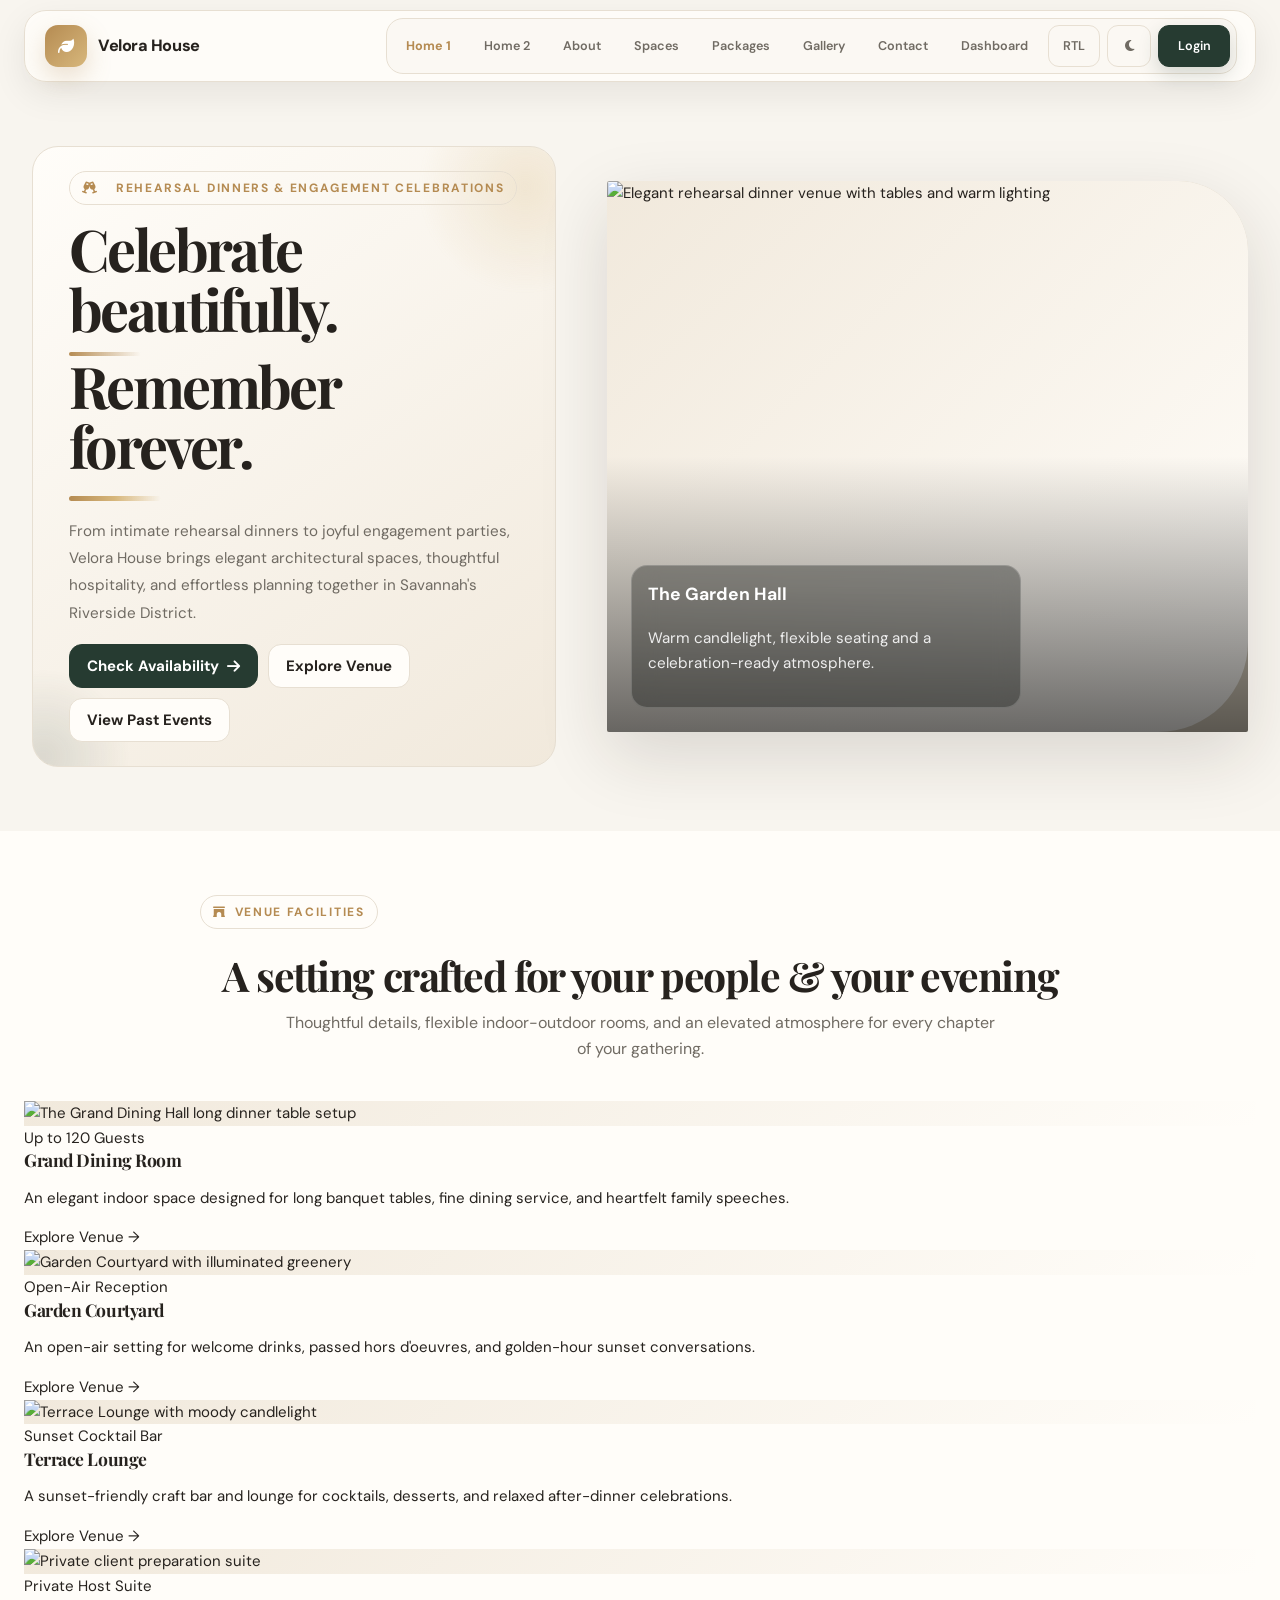
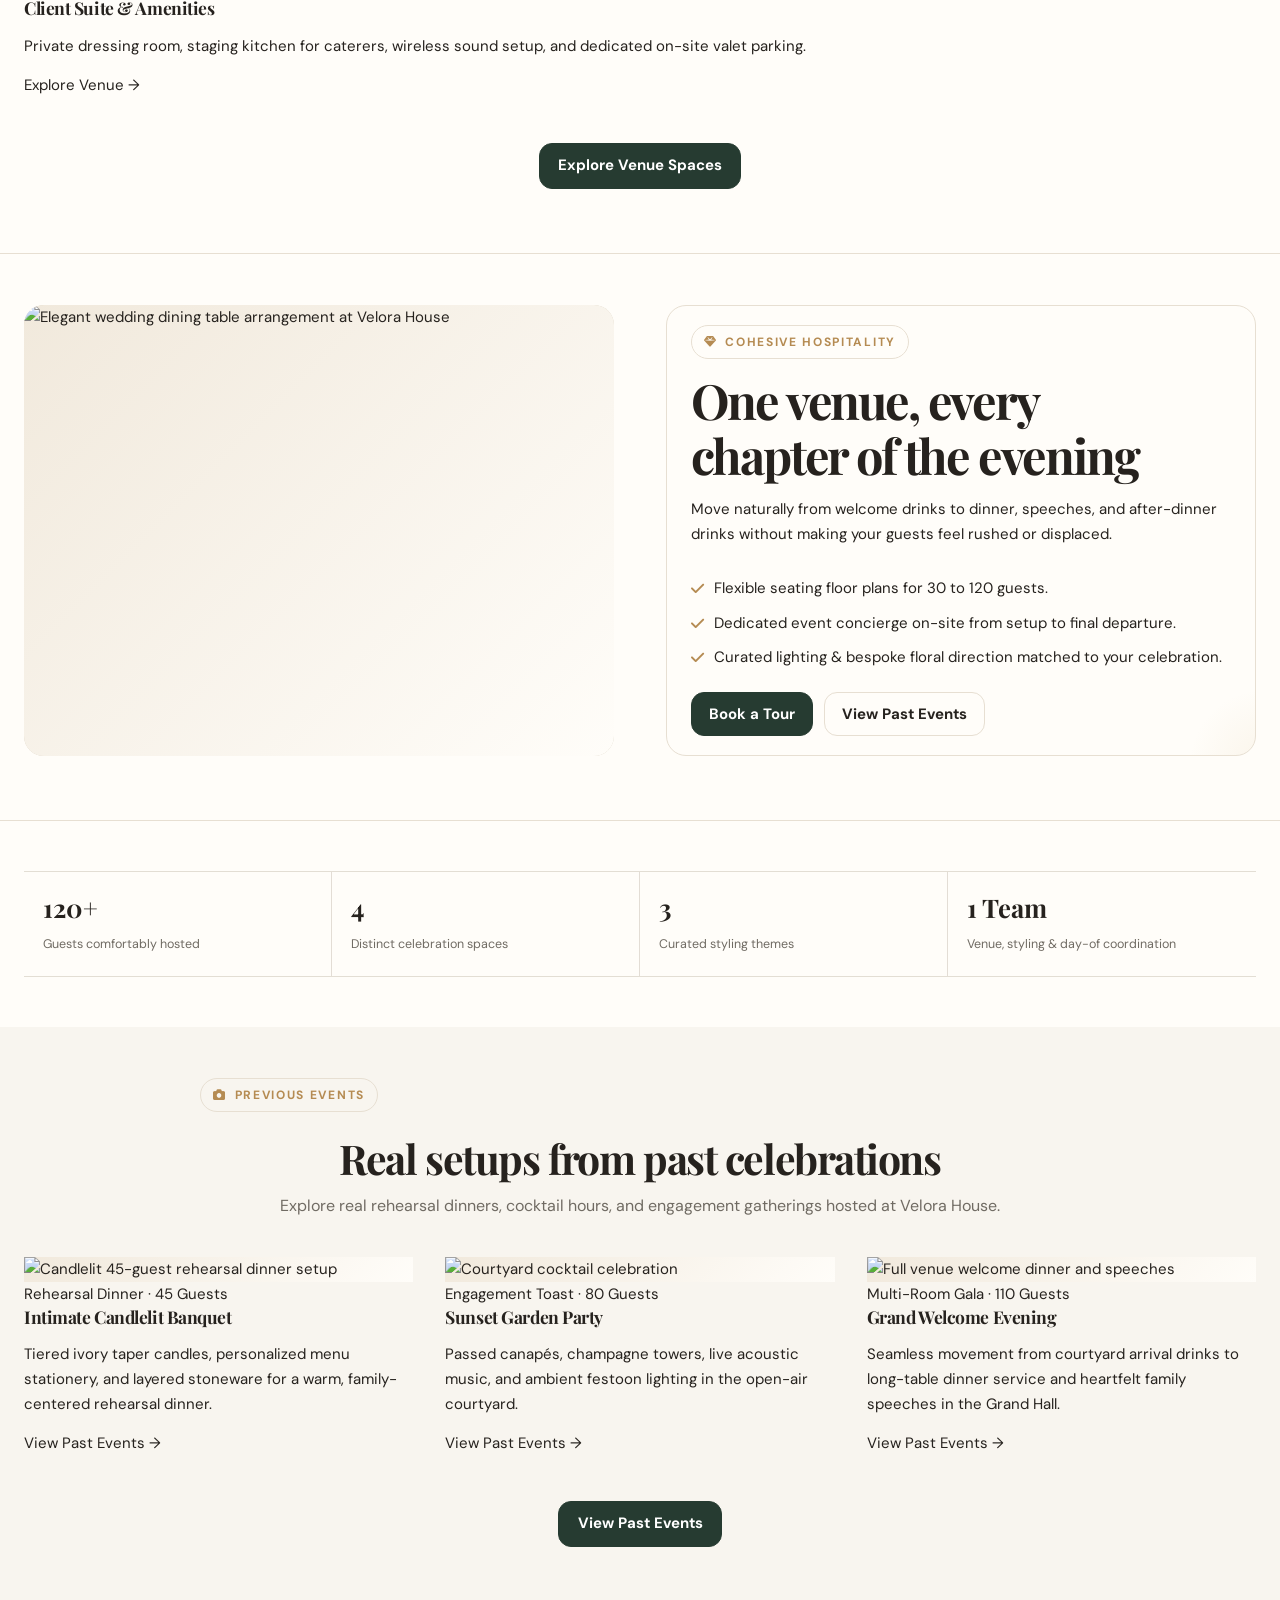
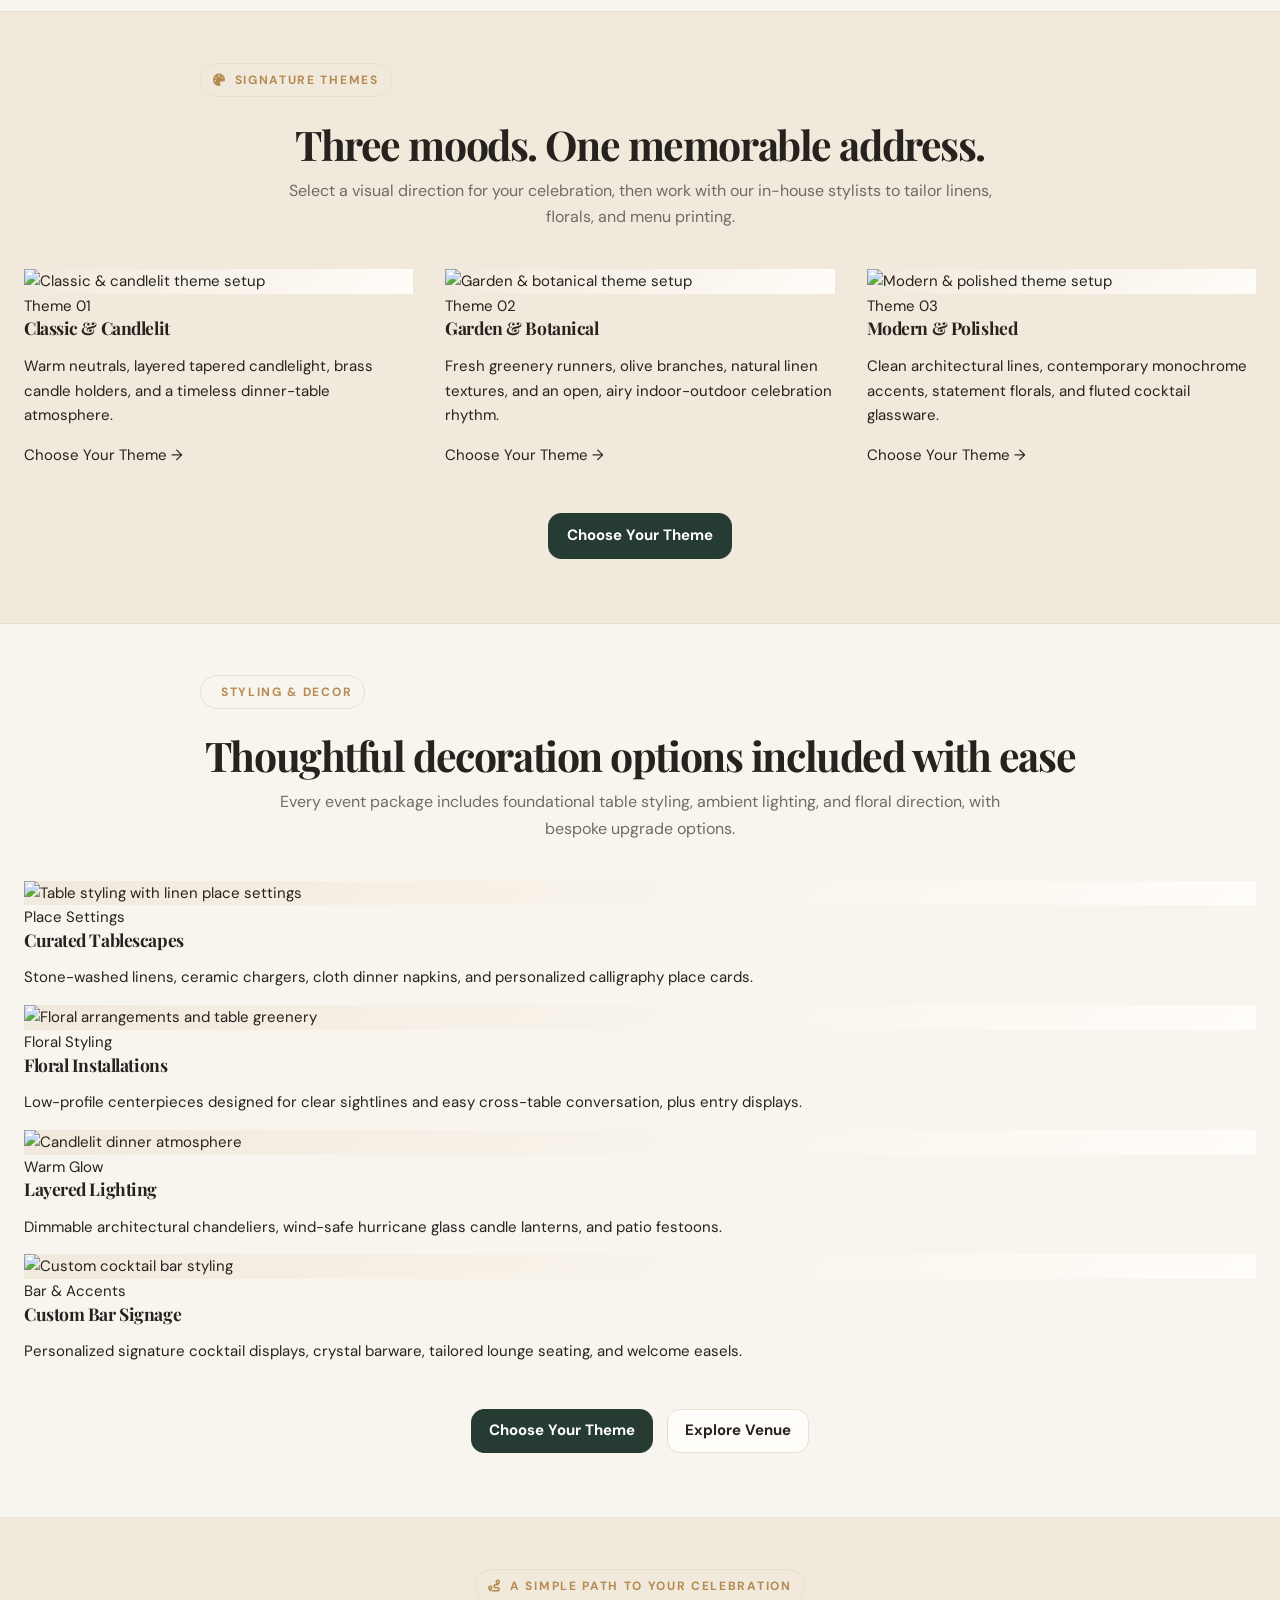
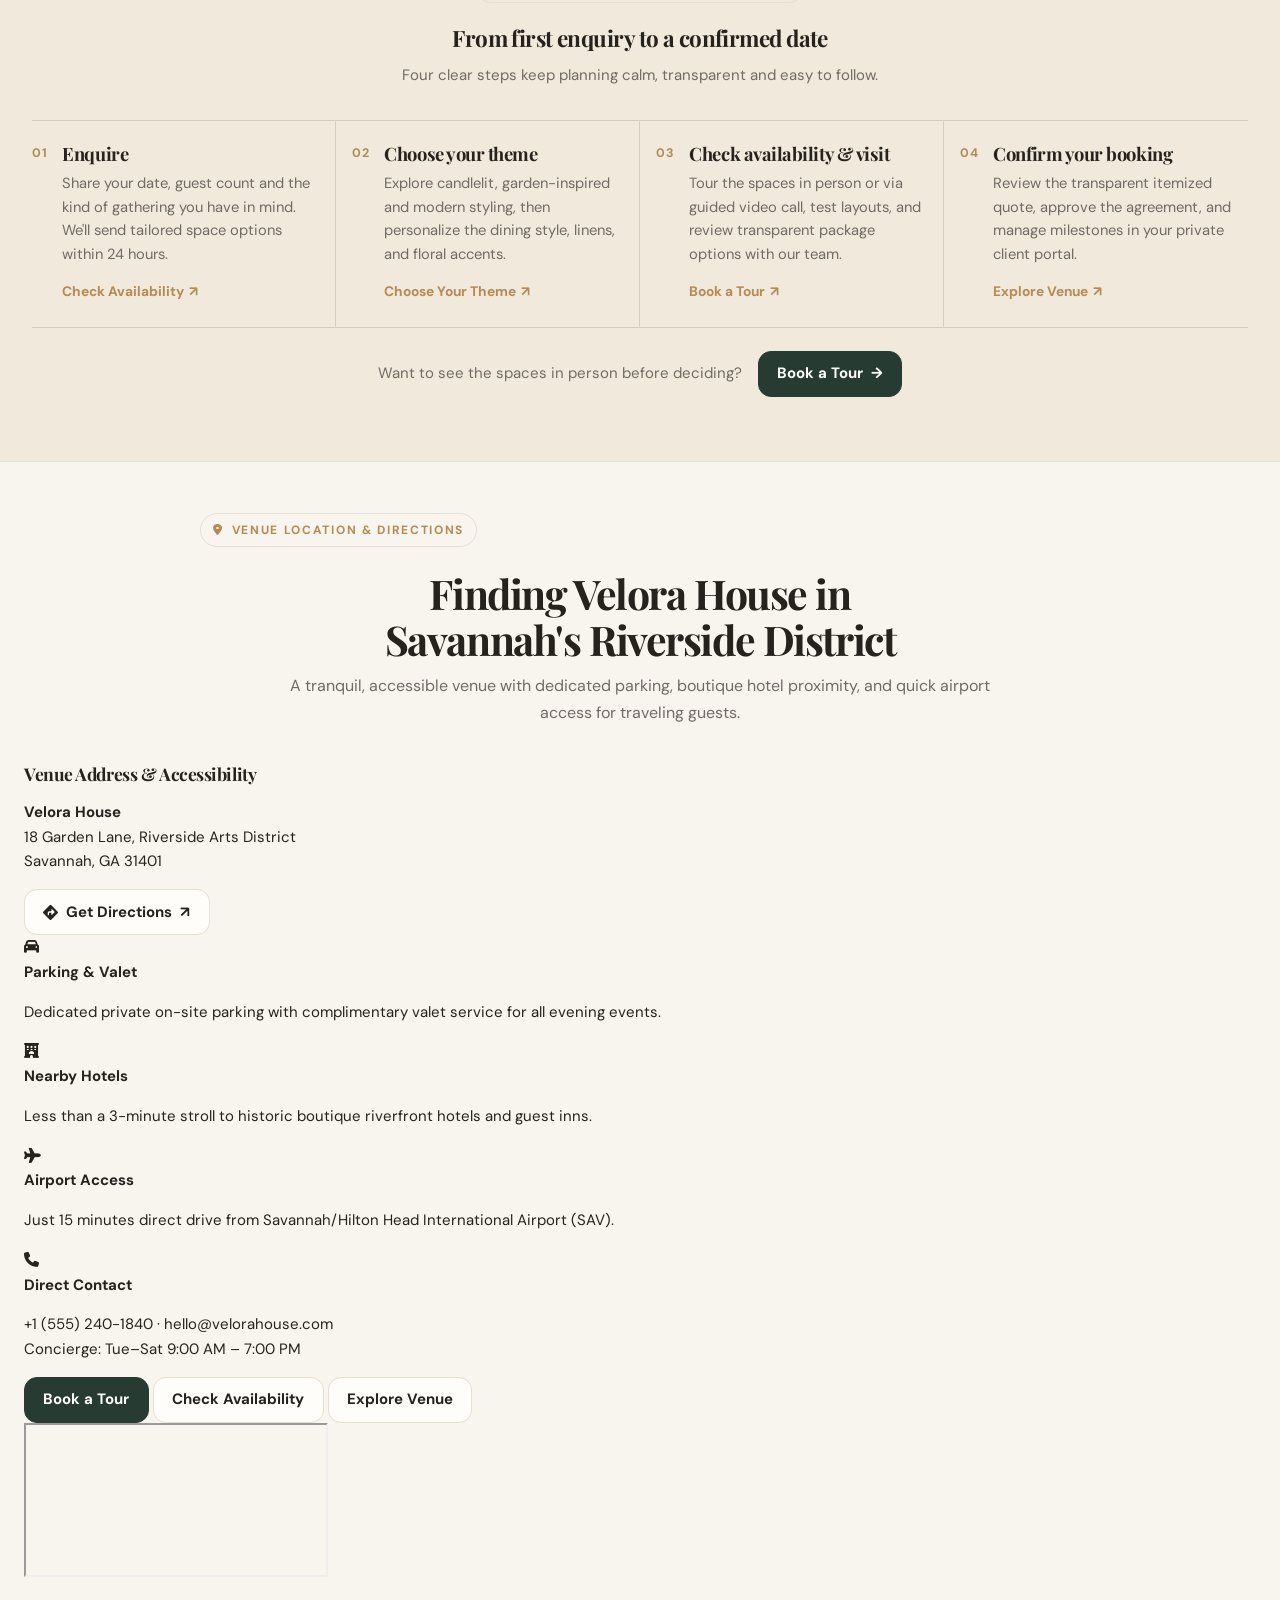
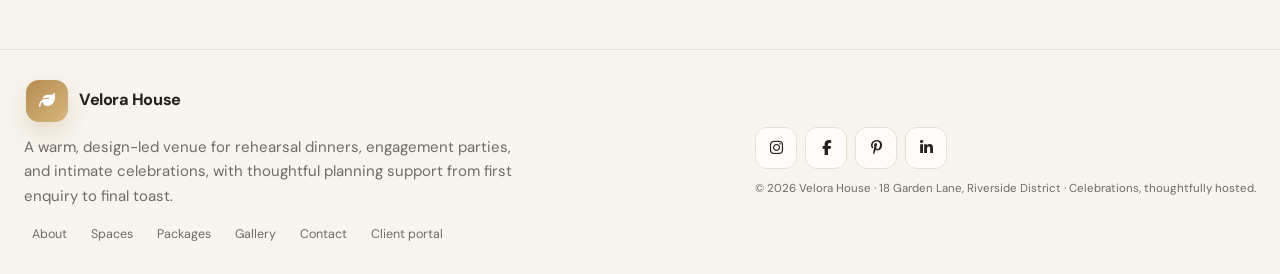
==== commit e23e300e: "changed" ====
--- a/index.html
+++ b/index.html
@@ -6,7 +6,7 @@
   <meta name="viewport" content="width=device-width,initial-scale=1.0,viewport-fit=cover">
   <meta name="theme-color" content="#f8f5ef">
   <meta name="description"
-    content="Explore Velora House spaces, event themes, decoration options and a clear booking process for rehearsal dinners and engagement celebrations.">
+    content="Explore Velora House spaces, event themes, decoration options, and a clear step-by-step booking process for rehearsal dinners and engagement celebrations in Savannah, GA.">
   <title>Velora House | Rehearsal Dinner & Engagement Venue</title>
   <link rel="icon" type="image/svg+xml"
     href="data:image/svg+xml,%3Csvg xmlns='http://www.w3.org/2000/svg' viewBox='0 0 64 64'%3E%3Crect width='64' height='64' rx='18' fill='%23b58b52'/%3E%3Cpath d='M18 40c12-1 19-9 28-21 1 10-1 20-10 25-6 4-13 2-18-4Z' fill='white'/%3E%3C/svg%3E">
@@ -21,275 +21,506 @@
 
 <body class="home-one">
   <div id="app">
+    <!-- Navigation -->
     <header class="nav">
-      <div class="container nav-in"><a class="logo" href="index.html" aria-label="Velora House home"><span
-            class="logo-mark"><i class="fa-solid fa-leaf"></i></span><span>Velora House</span></a>
-        <nav class="navlinks"><a href="index.html">Home 1</a><a href="home-2.html">Home 2</a><a
-            href="about.html">About</a><a href="spaces.html">Spaces</a><a href="packages.html">Packages</a><a
-            href="gallery.html">Gallery</a><a href="contact.html">Contact</a><a
-            href="dashboard.html">Dashboard</a><button class="nav-btn" data-rtl>RTL</button><button class="nav-btn"
-            data-theme><i class="fa-solid fa-moon"></i></button><a class="nav-btn login-btn" href="login.html">Login</a>
-        </nav><button class="menu" id="menu"><i class="fa-solid fa-bars"></i></button>
+      <div class="container nav-in">
+        <a class="logo" href="index.html" aria-label="Velora House home">
+          <span class="logo-mark"><i class="fa-solid fa-leaf"></i></span>
+          <span>Velora House</span>
+        </a>
+        <nav class="navlinks">
+          <a href="index.html">Home 1</a>
+          <a href="home-2.html">Home 2</a>
+          <a href="about.html">About</a>
+          <a href="spaces.html">Spaces</a>
+          <a href="packages.html">Packages</a>
+          <a href="gallery.html">Gallery</a>
+          <a href="contact.html">Contact</a>
+          <a href="dashboard.html">Dashboard</a>
+          <button class="nav-btn" data-rtl>RTL</button>
+          <button class="nav-btn" data-theme><i class="fa-solid fa-moon"></i></button>
+          <a class="nav-btn login-btn" href="login.html">Login</a>
+        </nav>
+        <button class="menu" id="menu"><i class="fa-solid fa-bars"></i></button>
       </div>
     </header>
+
+    <!-- Mobile Drawer -->
     <div id="mobileNav"
       style="display:none;position:fixed;inset:76px 14px auto 14px;z-index:1100;background:var(--surface);border:1px solid var(--line);border-radius:18px;padding:12px;box-shadow:var(--shadow)">
-      <div style="display:grid;gap:5px"><a class="nav-btn" href="index.html">Home 1</a><a class="nav-btn"
-          href="home-2.html">Home 2</a><a class="nav-btn" href="about.html">About</a><a class="nav-btn"
-          href="spaces.html">Spaces</a><a class="nav-btn" href="packages.html">Packages</a><a class="nav-btn"
-          href="gallery.html">Gallery</a><a class="nav-btn" href="contact.html">Contact</a><a class="nav-btn"
-          href="dashboard.html">Dashboard</a>
-        <div style="display:grid;grid-template-columns:1fr 1fr;gap:6px"><button class="nav-btn"
-            data-rtl>RTL</button><button class="nav-btn" data-theme>Theme</button></div><a class="btn primary"
-          href="login.html">Login</a>
+      <div style="display:grid;gap:5px">
+        <a class="nav-btn" href="index.html">Home 1</a>
+        <a class="nav-btn" href="home-2.html">Home 2</a>
+        <a class="nav-btn" href="about.html">About</a>
+        <a class="nav-btn" href="spaces.html">Spaces</a>
+        <a class="nav-btn" href="packages.html">Packages</a>
+        <a class="nav-btn" href="gallery.html">Gallery</a>
+        <a class="nav-btn" href="contact.html">Contact</a>
+        <a class="nav-btn" href="dashboard.html">Dashboard</a>
+        <div style="display:grid;grid-template-columns:1fr 1fr;gap:6px">
+          <button class="nav-btn" data-rtl>RTL</button>
+          <button class="nav-btn" data-theme>Theme</button>
+        </div>
+        <a class="btn primary" href="login.html">Login</a>
       </div>
     </div>
+
     <main>
-      <section class="hero">
+      <!-- 1. Hero Section (Open & Spacious) -->
+      <section class="hero" aria-labelledby="hero-title">
         <div class="container hero-grid">
-          <div class="hero-copy reveal"><span class="eyebrow"><i class="fa-solid fa-champagne-glasses"></i>&nbsp;
-              Rehearsal dinners & engagement celebrations</span>
-            <h1><span>Celebrate beautifully.</span><span>Remember forever.</span></h1>
-            <p>From intimate rehearsal dinners to joyful engagement parties, Velora House brings elegant spaces,
-              thoughtful hospitality and effortless planning together.</p>
-            <div class="actions"><a class="btn primary" href="contact.html">Check availability <i
-                  class="fa-solid fa-arrow-right"></i></a><a class="btn" href="spaces.html">Explore Venue</a></div>
-          </div>
-          <div class="hero-media reveal"><img
+          <div class="hero-copy reveal">
+            <span class="eyebrow"><i class="fa-solid fa-champagne-glasses"></i>&nbsp; Rehearsal dinners & engagement celebrations</span>
+            <h1 id="hero-title"><span>Celebrate beautifully.</span><span>Remember forever.</span></h1>
+            <p>From intimate rehearsal dinners to joyful engagement parties, Velora House brings elegant architectural spaces, thoughtful hospitality, and effortless planning together in Savannah's Riverside District.</p>
+            <div class="actions">
+              <a class="btn primary" href="contact.html">Check Availability <i class="fa-solid fa-arrow-right"></i></a>
+              <a class="btn" href="spaces.html">Explore Venue</a>
+              <a class="btn" href="gallery.html">View Past Events</a>
+            </div>
+          </div>
+          <div class="hero-media reveal">
+            <img
               src="https://storage.googleapis.com/leye_bucket/wp-content/uploads/429088db-salon-61_phillip-amandas-rehearsal-dinner-1018.jpg"
               alt="Elegant rehearsal dinner venue with tables and warm lighting" loading="lazy" decoding="async"
               referrerpolicy="no-referrer"
               onerror="this.onerror=null;this.src='https://storage.googleapis.com/leye_bucket/wp-content/uploads/429088db-salon-61_phillip-amandas-rehearsal-dinner-1018.jpg';">
-            <div class="hero-caption"><strong>The Garden Hall</strong>
+            <div class="hero-caption">
+              <strong>The Garden Hall</strong>
               <p>Warm candlelight, flexible seating and a celebration-ready atmosphere.</p>
             </div>
           </div>
         </div>
       </section>
-      <section class="section">
+
+      <!-- 2. Venue Facilities Showcase (Open, No Card Boxes) -->
+      <section class="section" id="facilities" aria-labelledby="facilities-title">
         <div class="container">
           <div class="section-head">
-            <h2>A setting made for your people.</h2>
-            <p>Thoughtful details, adaptable layouts and a polished backdrop for every meaningful gathering.</p>
-          </div>
-          <div class="grid-3">
-            <article class="card reveal">
-              <div class="card-media"><img
+            <span class="eyebrow"><i class="fa-solid fa-archway"></i> Venue Facilities</span>
+            <h2 id="facilities-title">A setting crafted for your people & your evening</h2>
+            <p>Thoughtful details, flexible indoor-outdoor rooms, and an elevated atmosphere for every chapter of your gathering.</p>
+          </div>
+          <div class="grid-4">
+            <article class="open-item reveal">
+              <div class="item-media">
+                <img
+                  src="https://images.squarespace-cdn.com/content/v1/5f566654940ba87465642ccf/77b1a77f-c336-41e7-a0e2-298c2a417d5f/untitled-7.jpg"
+                  alt="The Grand Dining Hall long dinner table setup" loading="lazy" decoding="async"
+                  referrerpolicy="no-referrer"
+                  onerror="this.onerror=null;this.src='https://storage.googleapis.com/leye_bucket/wp-content/uploads/429088db-salon-61_phillip-amandas-rehearsal-dinner-1018.jpg';">
+              </div>
+              <span class="item-kicker">Up to 120 Guests</span>
+              <h3>Grand Dining Room</h3>
+              <p>An elegant indoor space designed for long banquet tables, fine dining service, and heartfelt family speeches.</p>
+              <a class="item-link" href="spaces.html">Explore Venue <span aria-hidden="true">→</span></a>
+            </article>
+
+            <article class="open-item reveal">
+              <div class="item-media">
+                <img
                   src="https://www.preludiocatering.it/assets/img/resized/wedding/01%402250px.jpg"
-                  alt="Garden Courtyard" loading="lazy" decoding="async" referrerpolicy="no-referrer"
-                  onerror="this.onerror=null;this.src='https://storage.googleapis.com/leye_bucket/wp-content/uploads/429088db-salon-61_phillip-amandas-rehearsal-dinner-1018.jpg';">
-              </div>
+                  alt="Garden Courtyard with illuminated greenery" loading="lazy" decoding="async"
+                  referrerpolicy="no-referrer"
+                  onerror="this.onerror=null;this.src='https://storage.googleapis.com/leye_bucket/wp-content/uploads/429088db-salon-61_phillip-amandas-rehearsal-dinner-1018.jpg';">
+              </div>
+              <span class="item-kicker">Open-Air Reception</span>
               <h3>Garden Courtyard</h3>
-              <p>An open-air setting for welcome drinks, photos and relaxed evening conversations.</p>
-            </article>
-            <article class="card reveal">
-              <div class="card-media"><img
-                  src="https://images.squarespace-cdn.com/content/v1/5f566654940ba87465642ccf/77b1a77f-c336-41e7-a0e2-298c2a417d5f/untitled-7.jpg"
-                  alt="Grand Dining Room" loading="lazy" decoding="async" referrerpolicy="no-referrer"
-                  onerror="this.onerror=null;this.src='https://storage.googleapis.com/leye_bucket/wp-content/uploads/429088db-salon-61_phillip-amandas-rehearsal-dinner-1018.jpg';">
-              </div>
-              <h3>Grand Dining Room</h3>
-              <p>An elegant indoor room designed for long-table dinners and heartfelt toasts.</p>
-            </article>
-            <article class="card reveal">
-              <div class="card-media"><img
+              <p>An open-air setting for welcome drinks, passed hors d'oeuvres, and golden-hour sunset conversations.</p>
+              <a class="item-link" href="spaces.html">Explore Venue <span aria-hidden="true">→</span></a>
+            </article>
+
+            <article class="open-item reveal">
+              <div class="item-media">
+                <img
                   src="https://www.hotelvanzandt.com/content/uploads/2025/06/writers-lounge-rehearsal-dinner-set-up-moody-candles-528x560.jpg"
-                  alt="Terrace Lounge" loading="lazy" decoding="async" referrerpolicy="no-referrer"
-                  onerror="this.onerror=null;this.src='https://storage.googleapis.com/leye_bucket/wp-content/uploads/429088db-salon-61_phillip-amandas-rehearsal-dinner-1018.jpg';">
-              </div>
+                  alt="Terrace Lounge with moody candlelight" loading="lazy" decoding="async"
+                  referrerpolicy="no-referrer"
+                  onerror="this.onerror=null;this.src='https://storage.googleapis.com/leye_bucket/wp-content/uploads/429088db-salon-61_phillip-amandas-rehearsal-dinner-1018.jpg';">
+              </div>
+              <span class="item-kicker">Sunset Cocktail Bar</span>
               <h3>Terrace Lounge</h3>
-              <p>A sunset-friendly lounge for cocktails, desserts and after-dinner celebrations.</p>
-            </article>
-          </div>
-        </div>
-      </section>
-      <section class="section">
+              <p>A sunset-friendly craft bar and lounge for cocktails, desserts, and relaxed after-dinner celebrations.</p>
+              <a class="item-link" href="spaces.html">Explore Venue <span aria-hidden="true">→</span></a>
+            </article>
+
+            <article class="open-item reveal">
+              <div class="item-media">
+                <img
+                  src="https://cdn0.weddingwire.com/vendor/692120/3_2/960/jpg/laura-glenn-wedding-805_51_21296-173948160061742.jpeg"
+                  alt="Private client preparation suite" loading="lazy" decoding="async" referrerpolicy="no-referrer"
+                  onerror="this.onerror=null;this.src='https://storage.googleapis.com/leye_bucket/wp-content/uploads/429088db-salon-61_phillip-amandas-rehearsal-dinner-1018.jpg';">
+              </div>
+              <span class="item-kicker">Private Host Suite</span>
+              <h3>Client Suite & Amenities</h3>
+              <p>Private dressing room, staging kitchen for caterers, wireless sound setup, and dedicated on-site valet parking.</p>
+              <a class="item-link" href="spaces.html">Explore Venue <span aria-hidden="true">→</span></a>
+            </article>
+          </div>
+          <div style="text-align:center;margin-top:clamp(2rem,3.5vw,3rem)">
+            <a class="btn primary" href="spaces.html">Explore Venue Spaces</a>
+          </div>
+        </div>
+      </section>
+
+      <!-- 3. Atmosphere & Flow (Editorial Feature) -->
+      <section class="section" style="background:var(--surface);border-block:1px solid var(--line)">
         <div class="container feature">
-          <div class="visual reveal"><img
-              src="https://cdn0.weddingwire.com/vendor/692120/3_2/960/jpg/laura-glenn-wedding-805_51_21296-173948160061742.jpeg"
-              alt="Elegant wedding-style table setting for a rehearsal dinner" loading="lazy" decoding="async"
+          <div class="visual reveal">
+            <img
+              src="https://cdn.squaremeal.co.uk/wedding-venue/2765/images/wedding-dining-set-up_18072025013733.jpg?auto=format%2Ccompress&fit=crop&h=900&w=1400"
+              alt="Elegant wedding dining table arrangement at Velora House" loading="lazy" decoding="async"
               referrerpolicy="no-referrer"
               onerror="this.onerror=null;this.src='https://storage.googleapis.com/leye_bucket/wp-content/uploads/429088db-salon-61_phillip-amandas-rehearsal-dinner-1018.jpg';">
           </div>
           <div class="content reveal">
-            <h2>One venue, every part of the evening.</h2>
-            <p>Move naturally from welcome drinks to dinner, speeches and dancing without making guests feel like they
-              are changing venues.</p>
+            <span class="eyebrow"><i class="fa-solid fa-gem"></i> Cohesive Hospitality</span>
+            <h2>One venue, every chapter of the evening</h2>
+            <p>Move naturally from welcome drinks to dinner, speeches, and after-dinner drinks without making your guests feel rushed or displaced.</p>
             <div class="list">
-              <div><i class="fa-solid fa-check"></i><span>Flexible floor plans for intimate and larger groups.</span>
-              </div>
-              <div><i class="fa-solid fa-check"></i><span>Dedicated planning support from arrival to final toast.</span>
-              </div>
-              <div><i class="fa-solid fa-check"></i><span>Lighting and styling options matched to your
-                  celebration.</span></div>
+              <div><i class="fa-solid fa-check"></i><span>Flexible seating floor plans for 30 to 120 guests.</span></div>
+              <div><i class="fa-solid fa-check"></i><span>Dedicated event concierge on-site from setup to final departure.</span></div>
+              <div><i class="fa-solid fa-check"></i><span>Curated lighting & bespoke floral direction matched to your celebration.</span></div>
             </div>
-          </div>
-        </div>
-      </section>
-      <section class="section">
-        <div class="container">
-          <div class="section-head">
-            <h2>Designed around your guest experience.</h2>
-            <p>Small operational details keep the celebration feeling effortless.</p>
-          </div>
+            <div class="actions" style="margin-top:22px">
+              <a class="btn primary" href="contact.html">Book a Tour</a>
+              <a class="btn" href="gallery.html">View Past Events</a>
+            </div>
+          </div>
+        </div>
+      </section>
+
+      <!-- Stats Highlight -->
+      <section class="section" style="padding-block:clamp(30px,4vw,50px)!important">
+        <div class="container">
           <div class="stats">
             <div class="stat reveal"><strong>120+</strong><span>Guests comfortably hosted</span></div>
-            <div class="stat reveal"><strong>3</strong><span>Distinct celebration spaces</span></div>
-            <div class="stat reveal"><strong>7 days</strong><span>Flexible planning support</span></div>
-            <div class="stat reveal"><strong>1 team</strong><span>Venue, catering & decor coordination</span></div>
-          </div>
-        </div>
-      </section>
-      <section class="section">
-        <div class="container feature">
-          <div class="content reveal">
-            <h2>Food, flowers and finishing touches.</h2>
-            <p>Choose from curated catering and decor collections, then personalize the details that matter to you.</p>
-            <div class="actions" style="margin-top:20px"><a class="btn gold" href="packages.html">Choose Your Theme</a>
-            </div>
-          </div>
-          <div class="visual reveal"><img
-              src="https://hctg-images.imgix.net/images/venues/vine-hill-house/20250912VineHillHouseAtOconnellVineyards29.jpg?fit=clip&q=80&s=6f7d42e4c06d78336d98273c9e897e9b&w=1000"
-              alt="Refined celebration table with floral and dinner details" loading="lazy" decoding="async"
-              referrerpolicy="no-referrer"
-              onerror="this.onerror=null;this.src='https://storage.googleapis.com/leye_bucket/wp-content/uploads/429088db-salon-61_phillip-amandas-rehearsal-dinner-1018.jpg';">
-          </div>
-        </div>
-      </section>
-      <section class="section">
+            <div class="stat reveal"><strong>4</strong><span>Distinct celebration spaces</span></div>
+            <div class="stat reveal"><strong>3</strong><span>Curated styling themes</span></div>
+            <div class="stat reveal"><strong>1 Team</strong><span>Venue, styling & day-of coordination</span></div>
+          </div>
+        </div>
+      </section>
+
+      <!-- 4. Previous Events & Setups Showcase (Curated Visuals) -->
+      <section class="section" id="past-events" aria-labelledby="past-events-title">
         <div class="container">
           <div class="section-head">
-            <h2>The evening, beautifully paced.</h2>
-            <p>Move from welcome cocktails to dinner, toasts and relaxed conversation with a setting that changes
-              naturally with the night.</p>
+            <span class="eyebrow"><i class="fa-solid fa-camera"></i> Previous Events</span>
+            <h2 id="past-events-title">Real setups from past celebrations</h2>
+            <p>Explore real rehearsal dinners, cocktail hours, and engagement gatherings hosted at Velora House.</p>
           </div>
           <div class="grid-3">
-            <article class="card reveal">
-              <div class="card-media"><img
+            <article class="open-item reveal">
+              <div class="item-media">
+                <img
+                  src="https://storage.googleapis.com/leye_bucket/wp-content/uploads/429088db-salon-61_phillip-amandas-rehearsal-dinner-1018.jpg"
+                  alt="Candlelit 45-guest rehearsal dinner setup" loading="lazy" decoding="async"
+                  referrerpolicy="no-referrer"
+                  onerror="this.onerror=null;this.src='https://storage.googleapis.com/leye_bucket/wp-content/uploads/429088db-salon-61_phillip-amandas-rehearsal-dinner-1018.jpg';">
+              </div>
+              <span class="item-kicker">Rehearsal Dinner · 45 Guests</span>
+              <h3>Intimate Candlelit Banquet</h3>
+              <p>Tiered ivory taper candles, personalized menu stationery, and layered stoneware for a warm, family-centered rehearsal dinner.</p>
+              <a class="item-link" href="gallery.html">View Past Events <span aria-hidden="true">→</span></a>
+            </article>
+
+            <article class="open-item reveal">
+              <div class="item-media">
+                <img
                   src="https://images.unsplash.com/photo-1519671482749-fd09be7ccebf?auto=format&fit=crop&w=1800&q=90"
-                  alt="Welcome & cocktails" loading="lazy" decoding="async" referrerpolicy="no-referrer"
-                  onerror="this.onerror=null;this.src='https://storage.googleapis.com/leye_bucket/wp-content/uploads/429088db-salon-61_phillip-amandas-rehearsal-dinner-1018.jpg';">
-              </div>
-              <h3>Welcome & cocktails</h3>
-              <p>A warm first moment for guests to arrive, mingle and settle into the celebration.</p>
-            </article>
-            <article class="card reveal">
-              <div class="card-media"><img
-                  src="https://images.unsplash.com/photo-1511795409834-ef04bbd61622?auto=format&fit=crop&w=1800&q=90"
-                  alt="Dinner & toasts" loading="lazy" decoding="async" referrerpolicy="no-referrer"
-                  onerror="this.onerror=null;this.src='https://storage.googleapis.com/leye_bucket/wp-content/uploads/429088db-salon-61_phillip-amandas-rehearsal-dinner-1018.jpg';">
-              </div>
-              <h3>Dinner & toasts</h3>
-              <p>A comfortable table layout keeps conversation, service and heartfelt speeches flowing.</p>
-            </article>
-            <article class="card reveal">
-              <div class="card-media"><img
-                  src="https://images.unsplash.com/photo-1529543544282-ea0402d64d4f?auto=format&fit=crop&w=1800&q=90"
-                  alt="After-dinner glow" loading="lazy" decoding="async" referrerpolicy="no-referrer"
-                  onerror="this.onerror=null;this.src='https://storage.googleapis.com/leye_bucket/wp-content/uploads/429088db-salon-61_phillip-amandas-rehearsal-dinner-1018.jpg';">
-              </div>
-              <h3>After-dinner glow</h3>
-              <p>Shift into dessert, music and photos without losing the intimate atmosphere.</p>
-            </article>
-          </div>
-        </div>
-      </section>
-      <section class="section">
-        <div class="container">
-          <div class="notice reveal"><i class="fa-solid fa-sparkles"></i>
-            <div><strong>🌿 Your celebration should feel like you.</strong><br><span style="color:var(--muted)">Tell us
-                your date, guest count and mood. Our team will help shape the right room, menu and styling
-                combination.</span></div>
-          </div>
-        </div>
-      </section>
-      <section class="section">
+                  alt="Courtyard cocktail celebration" loading="lazy" decoding="async" referrerpolicy="no-referrer"
+                  onerror="this.onerror=null;this.src='https://storage.googleapis.com/leye_bucket/wp-content/uploads/429088db-salon-61_phillip-amandas-rehearsal-dinner-1018.jpg';">
+              </div>
+              <span class="item-kicker">Engagement Toast · 80 Guests</span>
+              <h3>Sunset Garden Party</h3>
+              <p>Passed canapés, champagne towers, live acoustic music, and ambient festoon lighting in the open-air courtyard.</p>
+              <a class="item-link" href="gallery.html">View Past Events <span aria-hidden="true">→</span></a>
+            </article>
+
+            <article class="open-item reveal">
+              <div class="item-media">
+                <img
+                  src="https://images.unsplash.com/photo-1507504031003-b417219a0fde?auto=format&fit=crop&w=1800&q=90"
+                  alt="Full venue welcome dinner and speeches" loading="lazy" decoding="async"
+                  referrerpolicy="no-referrer"
+                  onerror="this.onerror=null;this.src='https://storage.googleapis.com/leye_bucket/wp-content/uploads/429088db-salon-61_phillip-amandas-rehearsal-dinner-1018.jpg';">
+              </div>
+              <span class="item-kicker">Multi-Room Gala · 110 Guests</span>
+              <h3>Grand Welcome Evening</h3>
+              <p>Seamless movement from courtyard arrival drinks to long-table dinner service and heartfelt family speeches in the Grand Hall.</p>
+              <a class="item-link" href="gallery.html">View Past Events <span aria-hidden="true">→</span></a>
+            </article>
+          </div>
+          <div style="text-align:center;margin-top:clamp(2rem,3.5vw,3rem)">
+            <a class="btn primary" href="gallery.html">View Past Events</a>
+          </div>
+        </div>
+      </section>
+
+      <!-- 5. Available Event Themes Showcase -->
+      <section class="section" id="themes" style="background:var(--cream);border-block:1px solid var(--line)" aria-labelledby="themes-title">
         <div class="container">
           <div class="section-head">
-            <h2>A beautiful new addition</h2>
-            <p>Experience the beauty of Velora House with our recently renovated terrace and garden spaces.</p>
-          </div>
-          <div class="grid-2">
-            <article class="card reveal">
-              <div class="card-media"><img
-                  src="https://images.unsplash.com/photo-1519167758481-83f550bb49b3?auto=format&fit=crop&w=1800&q=90"
-                  alt="New Terrace"></div>
-              <h3>The Sunset Terrace</h3>
-              <p>Our newly expanded outdoor space features panoramic views and comfortable lounge seating for golden
-                hour celebrations.</p>
-            </article>
-            <article class="card reveal">
-              <div class="card-media"><img
+            <span class="eyebrow"><i class="fa-solid fa-palette"></i> Signature Themes</span>
+            <h2 id="themes-title">Three moods. One memorable address.</h2>
+            <p>Select a visual direction for your celebration, then work with our in-house stylists to tailor linens, florals, and menu printing.</p>
+          </div>
+          <div class="grid-3">
+            <article class="open-item reveal">
+              <div class="item-media">
+                <img
+                  src="https://cdn.shopify.com/s/files/1/0868/6675/5862/files/beautifully-arranged-engagement-party.webp?v=1735202695"
+                  alt="Classic & candlelit theme setup" loading="lazy" decoding="async" referrerpolicy="no-referrer"
+                  onerror="this.onerror=null;this.src='https://storage.googleapis.com/leye_bucket/wp-content/uploads/429088db-salon-61_phillip-amandas-rehearsal-dinner-1018.jpg';">
+              </div>
+              <span class="item-kicker">Theme 01</span>
+              <h3>Classic & Candlelit</h3>
+              <p>Warm neutrals, layered tapered candlelight, brass candle holders, and a timeless dinner-table atmosphere.</p>
+              <a class="item-link" href="packages.html">Choose Your Theme <span aria-hidden="true">→</span></a>
+            </article>
+
+            <article class="open-item reveal">
+              <div class="item-media">
+                <img
+                  src="https://images.unsplash.com/photo-1511578314322-379afb476865?auto=format&fit=crop&w=1800&q=90"
+                  alt="Garden & botanical theme setup" loading="lazy" decoding="async" referrerpolicy="no-referrer"
+                  onerror="this.onerror=null;this.src='https://storage.googleapis.com/leye_bucket/wp-content/uploads/429088db-salon-61_phillip-amandas-rehearsal-dinner-1018.jpg';">
+              </div>
+              <span class="item-kicker">Theme 02</span>
+              <h3>Garden & Botanical</h3>
+              <p>Fresh greenery runners, olive branches, natural linen textures, and an open, airy indoor-outdoor celebration rhythm.</p>
+              <a class="item-link" href="packages.html">Choose Your Theme <span aria-hidden="true">→</span></a>
+            </article>
+
+            <article class="open-item reveal">
+              <div class="item-media">
+                <img
+                  src="https://images.unsplash.com/photo-1492684223066-81342ee5ff30?auto=format&fit=crop&w=1800&q=90"
+                  alt="Modern & polished theme setup" loading="lazy" decoding="async" referrerpolicy="no-referrer"
+                  onerror="this.onerror=null;this.src='https://storage.googleapis.com/leye_bucket/wp-content/uploads/429088db-salon-61_phillip-amandas-rehearsal-dinner-1018.jpg';">
+              </div>
+              <span class="item-kicker">Theme 03</span>
+              <h3>Modern & Polished</h3>
+              <p>Clean architectural lines, contemporary monochrome accents, statement florals, and fluted cocktail glassware.</p>
+              <a class="item-link" href="packages.html">Choose Your Theme <span aria-hidden="true">→</span></a>
+            </article>
+          </div>
+          <div style="text-align:center;margin-top:clamp(2rem,3.5vw,3rem)">
+            <a class="btn primary" href="packages.html">Choose Your Theme</a>
+          </div>
+        </div>
+      </section>
+
+      <!-- 6. Decoration Options Showcase -->
+      <section class="section" id="decor" aria-labelledby="decor-title">
+        <div class="container">
+          <div class="section-head">
+            <span class="eyebrow"><i class="fa-solid fa-sparkles"></i> Styling & Decor</span>
+            <h2 id="decor-title">Thoughtful decoration options included with ease</h2>
+            <p>Every event package includes foundational table styling, ambient lighting, and floral direction, with bespoke upgrade options.</p>
+          </div>
+          <div class="grid-4">
+            <article class="open-item reveal">
+              <div class="item-media">
+                <img
+                  src="https://images.unsplash.com/photo-1469371670807-013ccf25f16a?auto=format&fit=crop&w=1800&q=90"
+                  alt="Table styling with linen place settings" loading="lazy" decoding="async"
+                  referrerpolicy="no-referrer"
+                  onerror="this.onerror=null;this.src='https://storage.googleapis.com/leye_bucket/wp-content/uploads/429088db-salon-61_phillip-amandas-rehearsal-dinner-1018.jpg';">
+              </div>
+              <span class="item-kicker">Place Settings</span>
+              <h3>Curated Tablescapes</h3>
+              <p>Stone-washed linens, ceramic chargers, cloth dinner napkins, and personalized calligraphy place cards.</p>
+            </article>
+
+            <article class="open-item reveal">
+              <div class="item-media">
+                <img
+                  src="https://images.unsplash.com/photo-1519225421980-715cb0215aed?auto=format&fit=crop&w=1800&q=90"
+                  alt="Floral arrangements and table greenery" loading="lazy" decoding="async"
+                  referrerpolicy="no-referrer"
+                  onerror="this.onerror=null;this.src='https://storage.googleapis.com/leye_bucket/wp-content/uploads/429088db-salon-61_phillip-amandas-rehearsal-dinner-1018.jpg';">
+              </div>
+              <span class="item-kicker">Floral Styling</span>
+              <h3>Floral Installations</h3>
+              <p>Low-profile centerpieces designed for clear sightlines and easy cross-table conversation, plus entry displays.</p>
+            </article>
+
+            <article class="open-item reveal">
+              <div class="item-media">
+                <img
+                  src="https://images.unsplash.com/photo-1527529482837-983692775a8b?auto=format&fit=crop&w=1800&q=90"
+                  alt="Candlelit dinner atmosphere" loading="lazy" decoding="async" referrerpolicy="no-referrer"
+                  onerror="this.onerror=null;this.src='https://storage.googleapis.com/leye_bucket/wp-content/uploads/429088db-salon-61_phillip-amandas-rehearsal-dinner-1018.jpg';">
+              </div>
+              <span class="item-kicker">Warm Glow</span>
+              <h3>Layered Lighting</h3>
+              <p>Dimmable architectural chandeliers, wind-safe hurricane glass candle lanterns, and patio festoons.</p>
+            </article>
+
+            <article class="open-item reveal">
+              <div class="item-media">
+                <img
                   src="https://images.unsplash.com/photo-1510076857177-7470076d4098?auto=format&fit=crop&w=1800&q=90"
-                  alt="Garden Path"></div>
-              <h3>Secret Garden Walk</h3>
-              <p>Wander through illuminated pathways adorned with seasonal blooms, offering the perfect backdrop for
-                intimate photos.</p>
-            </article>
-          </div>
-        </div>
-      </section>
-
+                  alt="Custom cocktail bar styling" loading="lazy" decoding="async" referrerpolicy="no-referrer"
+                  onerror="this.onerror=null;this.src='https://storage.googleapis.com/leye_bucket/wp-content/uploads/429088db-salon-61_phillip-amandas-rehearsal-dinner-1018.jpg';">
+              </div>
+              <span class="item-kicker">Bar & Accents</span>
+              <h3>Custom Bar Signage</h3>
+              <p>Personalized signature cocktail displays, crystal barware, tailored lounge seating, and welcome easels.</p>
+            </article>
+          </div>
+          <div class="actions" style="justify-content:center;margin-top:clamp(2rem,3.5vw,3rem);gap:14px">
+            <a class="btn primary" href="packages.html">Choose Your Theme</a>
+            <a class="btn" href="spaces.html">Explore Venue</a>
+          </div>
+        </div>
+      </section>
+
+      <!-- 7. Step-by-Step Booking Process -->
       <section class="booking-journey section" aria-labelledby="booking-title">
         <div class="container">
-          <div class="booking-heading"><span class="eyebrow">A simple path to your celebration</span>
+          <div class="booking-heading">
+            <span class="eyebrow"><i class="fa-solid fa-route"></i> A simple path to your celebration</span>
             <h2 id="booking-title">From first enquiry to a confirmed date</h2>
             <p>Four clear steps keep planning calm, transparent and easy to follow.</p>
           </div>
           <ol class="booking-steps">
-            <li><span class="step-number">01</span>
+            <li>
+              <span class="step-number">01</span>
               <div>
                 <h3>Enquire</h3>
-                <p>Share your date, guest count and the kind of gathering you have in mind.</p><a
-                  href="contact.html">Start an enquiry <span aria-hidden="true">↗</span></a>
+                <p>Share your date, guest count and the kind of gathering you have in mind. We'll send tailored space options within 24 hours.</p>
+                <a href="contact.html">Check Availability <span aria-hidden="true">↗</span></a>
               </div>
             </li>
-            <li><span class="step-number">02</span>
+            <li>
+              <span class="step-number">02</span>
               <div>
                 <h3>Choose your theme</h3>
-                <p>Explore candlelit, garden-inspired and modern styling, then personalize the details.</p><a
-                  href="packages.html">Choose Your Theme <span aria-hidden="true">↗</span></a>
+                <p>Explore candlelit, garden-inspired and modern styling, then personalize the dining style, linens, and floral accents.</p>
+                <a href="packages.html">Choose Your Theme <span aria-hidden="true">↗</span></a>
               </div>
             </li>
-            <li><span class="step-number">03</span>
+            <li>
+              <span class="step-number">03</span>
               <div>
-                <h3>Check availability</h3>
-                <p>We’ll review your preferred date, space, guest count and package options with you.</p><a
-                  href="contact.html">Check Availability <span aria-hidden="true">↗</span></a>
+                <h3>Check availability & visit</h3>
+                <p>Tour the spaces in person or via guided video call, test layouts, and review transparent package options with our team.</p>
+                <a href="contact.html">Book a Tour <span aria-hidden="true">↗</span></a>
               </div>
             </li>
-            <li><span class="step-number">04</span>
+            <li>
+              <span class="step-number">04</span>
               <div>
                 <h3>Confirm your booking</h3>
-                <p>Review the event plan and quote, then confirm the date with our team.</p><a href="contact.html">Book
-                  a Tour <span aria-hidden="true">↗</span></a>
+                <p>Review the transparent itemized quote, approve the agreement, and manage milestones in your private client portal.</p>
+                <a href="spaces.html">Explore Venue <span aria-hidden="true">↗</span></a>
               </div>
             </li>
           </ol>
           <div class="booking-footer">
-            <p>Want to see the spaces in person before deciding?</p><a class="btn primary" href="contact.html">Book a
-              Tour <span aria-hidden="true">→</span></a>
+            <p>Want to see the spaces in person before deciding?</p>
+            <a class="btn primary" href="contact.html">Book a Tour <span aria-hidden="true">→</span></a>
+          </div>
+        </div>
+      </section>
+
+      <!-- 8. Venue Location, Interactive Map & Directions, and Contact Details -->
+      <section class="section venue-location-section" id="location" aria-labelledby="location-title">
+        <div class="container">
+          <div class="section-head">
+            <span class="eyebrow"><i class="fa-solid fa-location-dot"></i> Venue Location & Directions</span>
+            <h2 id="location-title">Finding Velora House in Savannah's Riverside District</h2>
+            <p>A tranquil, accessible venue with dedicated parking, boutique hotel proximity, and quick airport access for traveling guests.</p>
+          </div>
+          <div class="location-grid">
+            <div class="location-details">
+              <div class="location-block">
+                <h3>Venue Address & Accessibility</h3>
+                <p class="address-text">
+                  <strong>Velora House</strong><br>
+                  18 Garden Lane, Riverside Arts District<br>
+                  Savannah, GA 31401
+                </p>
+                <a class="btn" href="https://www.google.com/maps/search/?api=1&query=18+Garden+Lane+Riverside+District" target="_blank" rel="noopener">
+                  <i class="fa-solid fa-diamond-turn-right"></i> Get Directions <span aria-hidden="true">↗</span>
+                </a>
+              </div>
+              <div class="location-info-grid">
+                <div class="info-card">
+                  <i class="fa-solid fa-car"></i>
+                  <div>
+                    <strong>Parking & Valet</strong>
+                    <p>Dedicated private on-site parking with complimentary valet service for all evening events.</p>
+                  </div>
+                </div>
+                <div class="info-card">
+                  <i class="fa-solid fa-hotel"></i>
+                  <div>
+                    <strong>Nearby Hotels</strong>
+                    <p>Less than a 3-minute stroll to historic boutique riverfront hotels and guest inns.</p>
+                  </div>
+                </div>
+                <div class="info-card">
+                  <i class="fa-solid fa-plane"></i>
+                  <div>
+                    <strong>Airport Access</strong>
+                    <p>Just 15 minutes direct drive from Savannah/Hilton Head International Airport (SAV).</p>
+                  </div>
+                </div>
+                <div class="info-card">
+                  <i class="fa-solid fa-phone"></i>
+                  <div>
+                    <strong>Direct Contact</strong>
+                    <p>+1 (555) 240-1840 · hello@velorahouse.com<br>Concierge: Tue–Sat 9:00 AM – 7:00 PM</p>
+                  </div>
+                </div>
+              </div>
+              <div class="location-actions">
+                <a class="btn primary" href="contact.html">Book a Tour</a>
+                <a class="btn" href="contact.html">Check Availability</a>
+                <a class="btn" href="spaces.html">Explore Venue</a>
+              </div>
+            </div>
+            <div class="location-map-wrap">
+              <iframe class="map-frame" title="Interactive map showing Velora House location" loading="lazy"
+                src="https://www.google.com/maps?q=18%20Garden%20Lane%2C%20Riverside%20District&amp;output=embed"></iframe>
+            </div>
           </div>
         </div>
       </section>
     </main>
+
+    <!-- Footer -->
     <footer class="footer">
       <div class="container footer-in">
-        <div class="footer-copy"><a class="logo footer-logo" href="index.html"><span class="logo-mark"><i
-                class="fa-solid fa-leaf"></i></span><span>Velora House</span></a>
-          <p>A warm, design-led venue for rehearsal dinners, engagement parties and intimate celebrations, with
-            thoughtful planning support from first enquiry to final payment.</p>
-          <div class="footer-links"><a href="about.html">About</a><a href="spaces.html">Spaces</a><a
-              href="packages.html">Packages</a><a href="gallery.html">Gallery</a><a href="contact.html">Contact</a><a
-              href="dashboard.html">Client portal</a></div>
+        <div class="footer-copy">
+          <a class="logo footer-logo" href="index.html">
+            <span class="logo-mark"><i class="fa-solid fa-leaf"></i></span>
+            <span>Velora House</span>
+          </a>
+          <p>A warm, design-led venue for rehearsal dinners, engagement parties, and intimate celebrations, with thoughtful planning support from first enquiry to final toast.</p>
+          <div class="footer-links">
+            <a href="about.html">About</a>
+            <a href="spaces.html">Spaces</a>
+            <a href="packages.html">Packages</a>
+            <a href="gallery.html">Gallery</a>
+            <a href="contact.html">Contact</a>
+            <a href="dashboard.html">Client portal</a>
+          </div>
         </div>
         <div>
-          <div class="social"><a href="#" aria-label="Instagram"><i class="fa-brands fa-instagram"></i></a><a href="#"
-              aria-label="Facebook"><i class="fa-brands fa-facebook-f"></i></a><a href="#" aria-label="Pinterest"><i
-                class="fa-brands fa-pinterest-p"></i></a><a href="#" aria-label="LinkedIn"><i
-                class="fa-brands fa-linkedin-in"></i></a></div>
-          <div style="color:var(--muted);font-size:.72rem;margin-top:10px">© 2026 Velora House. Celebrations,
-            thoughtfully hosted.</div>
+          <div class="social">
+            <a href="#" aria-label="Instagram"><i class="fa-brands fa-instagram"></i></a>
+            <a href="#" aria-label="Facebook"><i class="fa-brands fa-facebook-f"></i></a>
+            <a href="#" aria-label="Pinterest"><i class="fa-brands fa-pinterest-p"></i></a>
+            <a href="#" aria-label="LinkedIn"><i class="fa-brands fa-linkedin-in"></i></a>
+          </div>
+          <div style="color:var(--muted);font-size:.72rem;margin-top:10px">
+            © 2026 Velora House · 18 Garden Lane, Riverside District · Celebrations, thoughtfully hosted.
+          </div>
         </div>
       </div>
     </footer>
--- a/assets/css/style.css
+++ b/assets/css/style.css
@@ -3392,8 +3392,11 @@
 .booking-footer p { margin: 0; color: var(--muted); }
 .booking-journey-alt { background: var(--surface, #fffdf9); }
 .booking-alt-grid { display: grid; grid-template-columns: minmax(0, .8fr) minmax(0, 1.2fr); gap: clamp(2rem, 6vw, 6rem); align-items: start; }
-.booking-alt-grid .booking-heading { text-align: left; margin: 0; }
-.booking-alt-grid .booking-heading p { margin: 0 0 1.4rem; }
+.booking-alt-grid .booking-heading { text-align: center; margin: 0 auto; display: flex; flex-direction: column; align-items: center; justify-content: center; }
+.booking-alt-grid .booking-heading .eyebrow { align-self: center; margin-inline: auto; text-align: center; }
+.booking-alt-grid .booking-heading h2 { text-align: center; margin-inline: auto; }
+.booking-alt-grid .booking-heading p { margin: 0 auto 1.4rem; text-align: center; }
+.booking-alt-grid .booking-heading .btn { align-self: center; margin-inline: auto; margin-bottom: 2.2rem; }
 .booking-alt-grid .booking-steps { grid-template-columns: 1fr 1fr; }
 .booking-alt-grid .booking-steps li { border-bottom: 1px solid var(--soft-line); min-height: 130px; }
 .booking-alt-grid .booking-steps li:nth-child(2n) { border-right: 0; }
@@ -3464,7 +3467,10 @@
   .booking-steps li:last-child { border-bottom: 0; }
   .booking-footer { align-items: stretch; flex-direction: column; }
   .booking-alt-grid { grid-template-columns: 1fr; gap: 1.5rem; }
-  .booking-alt-grid .booking-heading { text-align: left; }
+  .booking-alt-grid .booking-heading { text-align: center; align-items: center; }
+  .booking-alt-grid .booking-heading .eyebrow { align-self: center; }
+  .booking-alt-grid .booking-heading p { margin-inline: auto; }
+  .booking-alt-grid .booking-heading .btn { align-self: center; margin-bottom: 2.2rem; }
   .booking-alt-grid .booking-steps { grid-template-columns: 1fr; }
   .booking-alt-grid .booking-steps li, .booking-alt-grid .booking-steps li:first-child { padding: 1rem 0; border-right: 0; border-bottom: 1px solid var(--soft-line); }
   .booking-alt-grid .booking-steps li:last-child { border-bottom: 0; }
@@ -3487,3 +3493,356 @@
   .booking-steps li { gap: .7rem; }
 }
 @media (prefers-reduced-motion: reduce) { html { scroll-behavior: auto; } *, *::before, *::after { transition-duration: .01ms !important; animation-duration: .01ms !important; } }
+
+
+/* Client completion pass: editorial layout, image consistency and responsive polish */
+:root{--section-space:clamp(38px,5vw,68px)}
+main>section{padding-block:var(--section-space)}
+main>section:first-child{padding-top:clamp(28px,4vw,52px)}
+main>section:last-child{padding-bottom:clamp(32px,4vw,54px)}
+section h1,section h2,section h3{text-wrap:balance;line-height:1.16}
+section h1{max-width:18ch;margin-inline:auto}
+section h2{max-width:24ch}
+.section-heading,.section-head,.center-heading{text-align:center;margin-inline:auto}
+.section-heading p,.section-head p,.center-heading p{margin-inline:auto;max-width:66ch}
+img{object-fit:cover;object-position:center}
+.gallery-grid img,.gallery-item img,.event-gallery img,.space-card img,.theme-card img,.feature-card img{width:100%;height:100%;object-fit:cover;object-position:center}
+.gallery-grid,.event-gallery{align-items:stretch}
+.gallery-grid>* , .event-gallery>*{overflow:hidden;border:1px solid var(--line);box-shadow:0 10px 28px rgba(32,28,22,.08)}
+.split,.split-layout,.image-content,.feature-split{align-items:stretch}
+.split>*,.split-layout>*,.image-content>*,.feature-split>*{min-width:0}
+.split img,.split-layout img,.image-content img,.feature-split img{height:100%;min-height:300px;object-fit:cover}
+.home-one .hero{display:grid;grid-template-columns:minmax(0,1fr) minmax(300px,.92fr);align-items:center;gap:clamp(24px,5vw,64px)}
+.home-one .hero h1{text-align:left;margin-inline:0;max-width:13ch}
+.home-one .hero p{max-width:58ch}
+.home-two .hero{display:grid;grid-template-columns:minmax(0,1fr);text-align:center;justify-items:center;position:relative;overflow:hidden}
+.home-two .hero h1,.home-two .hero p{margin-inline:auto;text-align:center}
+.home-two .hero h1{max-width:16ch}
+.home-two .hero p{max-width:62ch}
+.home-two .hero .hero-media,.home-two .hero .hero-image{width:min(100%,1000px);margin:28px auto 0;max-height:440px;overflow:hidden}
+.home-two .hero .hero-media img,.home-two .hero .hero-image img{max-height:440px;object-fit:cover}
+.booking-journey{display:grid;grid-template-columns:minmax(0,1fr) minmax(0,1fr);gap:clamp(20px,4vw,54px);align-items:center;border-block:1px solid var(--line);background:var(--cream)}
+.booking-journey .journey-intro h2{margin:.2em 0 .45em}
+.booking-journey .journey-intro p:last-child{max-width:58ch}
+.journey-links{display:grid;grid-template-columns:repeat(2,minmax(0,1fr));gap:0 24px;border-top:1px solid var(--line)}
+.journey-link{display:flex;justify-content:space-between;align-items:center;gap:12px;padding:15px 0;border-bottom:1px solid var(--line);font-weight:700;color:var(--ink)}
+.journey-link span{color:var(--gold);font-size:1.15rem}
+.journey-link:hover{color:var(--gold)}
+.card,.feature-card,.space-card,.theme-card,.package-card{border-color:var(--line)}
+@media(max-width:900px){.home-one .hero{grid-template-columns:1fr}.home-one .hero h1{text-align:center;margin-inline:auto}.home-one .hero p{text-align:center;margin-inline:auto}.booking-journey{grid-template-columns:1fr}.split img,.split-layout img,.image-content img,.feature-split img{min-height:260px}}
+@media(max-width:600px){.container{width:min(var(--max),calc(100% - 32px))}main>section{padding-block:32px}section h1{font-size:clamp(2rem,9vw,3rem)}section h2{font-size:clamp(1.5rem,6.5vw,2.1rem)}.booking-journey{gap:18px}.journey-links{grid-template-columns:1fr}.split img,.split-layout img,.image-content img,.feature-split img{min-height:220px}.home-two .hero .hero-media,.home-two .hero .hero-image,.home-two .hero .hero-media img,.home-two .hero .hero-image img{max-height:280px}}
+
+
+/* Targeted screenshot fixes: prevent narrow booking layout and clipped Home 1 hero. */
+.home-one .hero { display:block !important; }
+.home-one .hero-grid {
+  display:grid !important;
+  grid-template-columns:minmax(0, .95fr) minmax(0, 1.05fr) !important;
+  align-items:center !important;
+  gap:clamp(24px, 4vw, 64px) !important;
+  width:min(var(--content-width, 1280px), calc(100% - 60px)) !important;
+  max-width:none !important;
+  margin-inline:auto !important;
+}
+.home-one .hero-copy { min-width:0; width:100%; }
+.home-one .hero-copy h1 {
+  max-width:none !important;
+  width:100%;
+  font-size:clamp(3rem, 5.2vw, 5.4rem) !important;
+  line-height:1.02 !important;
+  overflow-wrap:normal;
+  word-break:normal;
+  margin-inline:0 !important;
+}
+.home-one .hero-copy h1 span { display:block; max-width:100%; }
+.home-one .hero-media { min-width:0; width:100%; height:clamp(420px, 48vw, 680px); min-height:0; }
+.home-one .hero-media img { display:block; width:100%; height:100%; object-fit:cover; }
+
+/* The section itself must not create a two-column grid around a single container. */
+.booking-journey { display:block !important; width:100%; }
+.booking-journey > .container {
+  display:block;
+  width:min(var(--content-width, 1280px), calc(100% - 60px));
+  max-width:none;
+  margin-inline:auto;
+}
+.booking-journey:not(.booking-journey-alt) .booking-heading {
+  width:100%; max-width:100%; margin:0 0 2rem; text-align:center;
+}
+.booking-journey:not(.booking-journey-alt) .booking-heading h2 { max-width:none; margin-inline:auto; }
+.booking-journey:not(.booking-journey-alt) .booking-heading p { max-width:66ch; margin-inline:auto; }
+.booking-journey:not(.booking-journey-alt) .booking-steps {
+  display:grid !important;
+  width:100% !important;
+  max-width:none !important;
+  grid-template-columns:repeat(4, minmax(0, 1fr)) !important;
+  margin:0 !important;
+  padding:0 !important;
+}
+.booking-journey:not(.booking-journey-alt) .booking-steps li { min-width:0; }
+@media (max-width:1000px) {
+  .home-one .hero-grid { grid-template-columns:minmax(0,1fr) minmax(0,1fr) !important; width:calc(100% - 36px) !important; }
+  .home-one .hero-copy h1 { font-size:clamp(2.7rem, 5vw, 4.2rem) !important; }
+  .booking-journey:not(.booking-journey-alt) .booking-steps { grid-template-columns:repeat(2,minmax(0,1fr)) !important; }
+  .booking-journey:not(.booking-journey-alt) .booking-steps li:nth-child(2n) { border-right:0; }
+}
+@media (max-width:700px) {
+  .home-one .hero-grid { display:flex !important; flex-direction:column !important; width:calc(100% - 32px) !important; gap:1.5rem !important; }
+  .home-one .hero-copy h1 { font-size:clamp(2.6rem, 11vw, 4rem) !important; }
+  .home-one .hero-media { height:auto; min-height:0; aspect-ratio:4/3; }
+  .booking-journey > .container { width:calc(100% - 32px); }
+  .booking-journey:not(.booking-journey-alt) .booking-steps { grid-template-columns:1fr !important; }
+}
+
+
+/* V2 screenshot-driven fixes: constrain hero typography and make booking content use a centered full-width container. */
+.home-one main > .hero { display:block !important; width:100%; overflow:hidden; }
+.home-one .hero .container.hero-grid {
+  width:min(1320px, calc(100% - 64px)) !important; max-width:1320px !important;
+  margin-inline:auto !important; padding-inline:0 !important;
+  display:grid !important; grid-template-columns:minmax(0, .9fr) minmax(0, 1.1fr) !important;
+  gap:clamp(24px, 4vw, 60px) !important; align-items:center !important;
+}
+.home-one .hero-copy { min-width:0 !important; max-width:100% !important; }
+.home-one .hero-copy .eyebrow { max-width:100%; white-space:normal !important; }
+.home-one .hero-copy h1 {
+  width:100% !important; max-width:100% !important; font-size:clamp(2.65rem, 4.3vw, 4.8rem) !important;
+  line-height:1.04 !important; letter-spacing:-.045em !important; overflow:visible !important;
+  white-space:normal !important; overflow-wrap:normal !important; word-break:normal !important;
+}
+.home-one .hero-copy h1 span { display:block !important; width:100% !important; max-width:100% !important; white-space:normal !important; }
+.home-one .hero-copy .actions { display:flex; flex-wrap:wrap; gap:10px; }
+.home-one .hero-media { width:100% !important; min-width:0 !important; height:clamp(400px, 43vw, 620px) !important; overflow:hidden; }
+.home-one .hero-media img { width:100% !important; height:100% !important; object-fit:cover !important; }
+.home-two .hero .container.hero-grid { width:min(1240px,calc(100% - 64px)) !important; max-width:1240px !important; margin-inline:auto !important; }
+.home-two .hero-copy { min-width:0; }
+.home-two .hero-copy h1 { font-size:clamp(2.5rem,4.4vw,4.7rem) !important; line-height:1.05 !important; max-width:100% !important; overflow-wrap:normal !important; word-break:normal !important; }
+.home-two .hero-copy h1 span { white-space:normal !important; }
+
+/* Injected booking CTA blocks on inner pages have no .container wrapper; constrain and center their children. */
+.booking-journey:not(.booking-journey-alt) {
+  display:block !important; width:100% !important; max-width:none !important;
+  padding:clamp(42px,5vw,72px) 0 !important; margin:0 !important;
+}
+.booking-journey:not(.booking-journey-alt) > .journey-intro,
+.booking-journey:not(.booking-journey-alt) > .journey-links {
+  width:min(1320px,calc(100% - 64px)) !important; max-width:1320px !important;
+  margin-inline:auto !important; box-sizing:border-box !important;
+}
+.booking-journey:not(.booking-journey-alt) > .journey-intro { margin-bottom:clamp(24px,3vw,42px) !important; }
+.booking-journey:not(.booking-journey-alt) .journey-intro .eyebrow { display:inline-flex; max-width:100%; }
+.booking-journey:not(.booking-journey-alt) .journey-intro h2 {
+  max-width:24ch !important; margin:.45rem 0 .7rem !important; font-size:clamp(2rem,3.2vw,3.2rem) !important;
+  line-height:1.12 !important; white-space:normal !important; overflow-wrap:normal !important;
+}
+.booking-journey:not(.booking-journey-alt) .journey-intro > p:last-child { max-width:66ch !important; }
+.booking-journey:not(.booking-journey-alt) .journey-links {
+  display:grid !important; grid-template-columns:repeat(2,minmax(0,1fr)) !important;
+  gap:0 28px !important; padding:0 !important; border-top:1px solid var(--line) !important;
+}
+.booking-journey:not(.booking-journey-alt) .journey-link {
+  display:flex !important; width:100% !important; min-width:0 !important; box-sizing:border-box !important;
+  justify-content:space-between !important; align-items:center !important; gap:16px !important;
+  padding:18px 0 !important; border-bottom:1px solid var(--line) !important; overflow-wrap:anywhere;
+}
+@media(max-width:900px) {
+ .home-one .hero .container.hero-grid { grid-template-columns:minmax(0,1fr) minmax(0,1fr) !important; width:calc(100% - 40px) !important; gap:24px !important; }
+ .home-one .hero-copy h1 { font-size:clamp(2.3rem,4.8vw,3.6rem) !important; }
+ .booking-journey:not(.booking-journey-alt) > .journey-intro,.booking-journey:not(.booking-journey-alt) > .journey-links { width:calc(100% - 40px) !important; }
+}
+@media(max-width:650px) {
+ .home-one .hero .container.hero-grid { display:flex !important; flex-direction:column !important; width:calc(100% - 32px) !important; }
+ .home-one .hero-copy h1 { font-size:clamp(2.5rem,10vw,3.6rem) !important; }
+ .home-one .hero-media { height:auto !important; aspect-ratio:4/3; }
+ .home-one .hero-copy .actions { display:grid; grid-template-columns:1fr; }
+ .home-one .hero-copy .actions .btn { width:100%; }
+ .home-two .hero .container.hero-grid { width:calc(100% - 32px) !important; }
+ .home-two .hero-copy h1 { font-size:clamp(2.25rem,9vw,3.4rem) !important; }
+ .booking-journey:not(.booking-journey-alt) > .journey-intro,.booking-journey:not(.booking-journey-alt) > .journey-links { width:calc(100% - 32px) !important; }
+ .booking-journey:not(.booking-journey-alt) .journey-links { grid-template-columns:1fr !important; }
+}
+
+
+/* FINAL correction: actual hero markup and booking flow layout */
+.home-one main > .hero,
+.home-two main > .hero { width:100%; overflow:visible; }
+.home-one main > .hero > .container.hero-grid,
+.home-two main > .hero > .container.hero-grid {
+  width:min(1320px, calc(100% - 64px)) !important;
+  max-width:1320px !important; margin-inline:auto !important;
+  box-sizing:border-box; min-width:0;
+}
+.home-one main > .hero > .container.hero-grid {
+  display:grid !important;
+  grid-template-columns:minmax(0, .9fr) minmax(0, 1.1fr) !important;
+  gap:clamp(24px, 4vw, 60px) !important; align-items:center !important;
+}
+.home-one .hero-copy, .home-two .hero-copy { min-width:0 !important; width:100%; max-width:100% !important; }
+.home-one .hero-copy h1, .home-two .hero-copy h1 {
+  width:100% !important; max-width:100% !important; font-size:clamp(2.45rem, 4.5vw, 4.65rem) !important;
+  line-height:1.04 !important; letter-spacing:-.04em; white-space:normal !important;
+  overflow:visible !important; overflow-wrap:break-word !important; word-break:normal !important;
+}
+.home-one .hero-copy h1 span, .home-two .hero-copy h1 span {
+  display:block; width:100%; max-width:100%; white-space:normal !important; overflow-wrap:break-word !important;
+}
+.home-one .hero-media, .home-two .hero-media { min-width:0 !important; max-width:100%; overflow:hidden; }
+.home-one .hero-media img, .home-two .hero-media img { display:block; width:100%; max-width:100%; height:100%; object-fit:cover; }
+/* Keep the intended four-step booking journey only on Home 1; use the full container width. */
+.home-one .booking-journey:not(.booking-journey-alt) { display:block !important; width:100% !important; }
+.home-one .booking-journey:not(.booking-journey-alt) > .container {
+  display:block !important; width:min(1320px, calc(100% - 64px)) !important;
+  max-width:1320px !important; margin-inline:auto !important; box-sizing:border-box;
+}
+.home-one .booking-journey .booking-heading { width:100% !important; max-width:none !important; text-align:center !important; }
+.home-one .booking-journey .booking-heading h2 { max-width:none !important; }
+.home-one .booking-journey .booking-heading p { max-width:66ch; margin-inline:auto; }
+.home-one .booking-journey .booking-steps {
+  display:grid !important; grid-template-columns:repeat(4,minmax(0,1fr)) !important;
+  width:100% !important; max-width:none !important; margin:0 !important; padding:0 !important;
+}
+.home-one .booking-journey .booking-steps li { min-width:0; box-sizing:border-box; }
+@media (max-width:900px) {
+ .home-one main > .hero > .container.hero-grid { width:calc(100% - 40px) !important; grid-template-columns:minmax(0,1fr) minmax(0,1fr) !important; gap:24px !important; }
+ .home-one .booking-journey:not(.booking-journey-alt) > .container { width:calc(100% - 40px) !important; }
+ .home-one .booking-journey .booking-steps { grid-template-columns:repeat(2,minmax(0,1fr)) !important; }
+}
+@media (max-width:650px) {
+ .home-one main > .hero > .container.hero-grid { display:flex !important; flex-direction:column !important; width:calc(100% - 32px) !important; }
+ .home-one .hero-copy h1, .home-two .hero-copy h1 { font-size:clamp(2.2rem, 9.5vw, 3.4rem) !important; }
+ .home-one .hero-media { height:auto !important; aspect-ratio:4/3; }
+ .home-one .booking-journey:not(.booking-journey-alt) > .container { width:calc(100% - 32px) !important; }
+ .home-one .booking-journey .booking-steps { grid-template-columns:1fr !important; }
+}
+
+/* =========================================================
+   USER REQUEST ENHANCEMENTS:
+   1. Home 1: 'A simple path to your celebration' section step links parallel in all views
+   2. Home 2: Hero section content all center aligned, img side overlap content kept center
+   3. Home 2: 'Your celebration, step by step' all text center, check availability button center with bottom space
+   ========================================================= */
+
+/* 1. Home 1: 'A simple path to your celebration' step links parallel across all columns and views */
+.home-one .booking-steps,
+.booking-steps {
+  align-items: stretch !important;
+}
+.home-one .booking-steps li,
+.booking-steps li {
+  display: flex !important;
+  flex-direction: row !important;
+  align-items: stretch !important;
+  height: auto !important;
+}
+.home-one .booking-steps li > div,
+.booking-steps li > div {
+  display: flex !important;
+  flex-direction: column !important;
+  flex: 1 1 auto !important;
+  min-width: 0 !important;
+  height: 100% !important;
+}
+.home-one .booking-steps li > div > p,
+.booking-steps li > div > p {
+  margin-bottom: 0.85rem !important;
+}
+.home-one .booking-steps li a,
+.booking-steps li a {
+  margin-top: auto !important;
+  display: inline-flex !important;
+  align-items: center !important;
+  gap: 5px !important;
+  width: fit-content !important;
+  align-self: flex-start !important;
+}
+
+/* 2. Home 2: Hero section content all align center and img side overlap content keep center */
+.home-two .hero-copy {
+  display: flex !important;
+  flex-direction: column !important;
+  align-items: center !important;
+  justify-content: center !important;
+  text-align: center !important;
+}
+.home-two .hero-copy .eyebrow {
+  align-self: center !important;
+  margin-inline: auto !important;
+  text-align: center !important;
+}
+.home-two .hero-copy h1 {
+  text-align: center !important;
+  margin-inline: auto !important;
+}
+.home-two .hero-copy h1 span {
+  text-align: center !important;
+  margin-inline: auto !important;
+}
+.home-two .hero-copy p {
+  text-align: center !important;
+  margin-inline: auto !important;
+}
+.home-two .hero-copy .actions {
+  display: flex !important;
+  justify-content: center !important;
+  align-items: center !important;
+  margin-inline: auto !important;
+  width: 100% !important;
+}
+.home-two .hero-media .hero-caption {
+  text-align: center !important;
+  left: 24px !important;
+  right: 24px !important;
+  display: flex !important;
+  flex-direction: column !important;
+  align-items: center !important;
+  justify-content: center !important;
+}
+.home-two .hero-media .hero-caption strong {
+  display: block !important;
+  text-align: center !important;
+  width: 100% !important;
+}
+.home-two .hero-media .hero-caption p {
+  text-align: center !important;
+  margin-inline: auto !important;
+  width: 100% !important;
+}
+
+/* 3. Home 2: 'Your celebration, step by step' section all text centered, button centered with bottom space */
+.home-two .booking-journey-alt .booking-heading,
+.booking-journey-alt .booking-heading,
+.booking-alt-grid .booking-heading {
+  text-align: center !important;
+  display: flex !important;
+  flex-direction: column !important;
+  align-items: center !important;
+  justify-content: center !important;
+  margin-inline: auto !important;
+}
+.home-two .booking-journey-alt .booking-heading .eyebrow,
+.booking-journey-alt .booking-heading .eyebrow,
+.booking-alt-grid .booking-heading .eyebrow {
+  align-self: center !important;
+  margin-inline: auto !important;
+  text-align: center !important;
+}
+.home-two .booking-journey-alt .booking-heading h2,
+.booking-journey-alt .booking-heading h2,
+.booking-alt-grid .booking-heading h2 {
+  text-align: center !important;
+  margin-inline: auto !important;
+}
+.home-two .booking-journey-alt .booking-heading p,
+.booking-journey-alt .booking-heading p,
+.booking-alt-grid .booking-heading p {
+  text-align: center !important;
+  margin: 0 auto 1.5rem !important;
+  max-width: 58ch !important;
+}
+.home-two .booking-journey-alt .booking-heading .btn,
+.booking-journey-alt .booking-heading .btn,
+.booking-alt-grid .booking-heading .btn {
+  align-self: center !important;
+  margin-inline: auto !important;
+  margin-bottom: 2.2rem !important; /* give bottom space */
+}
